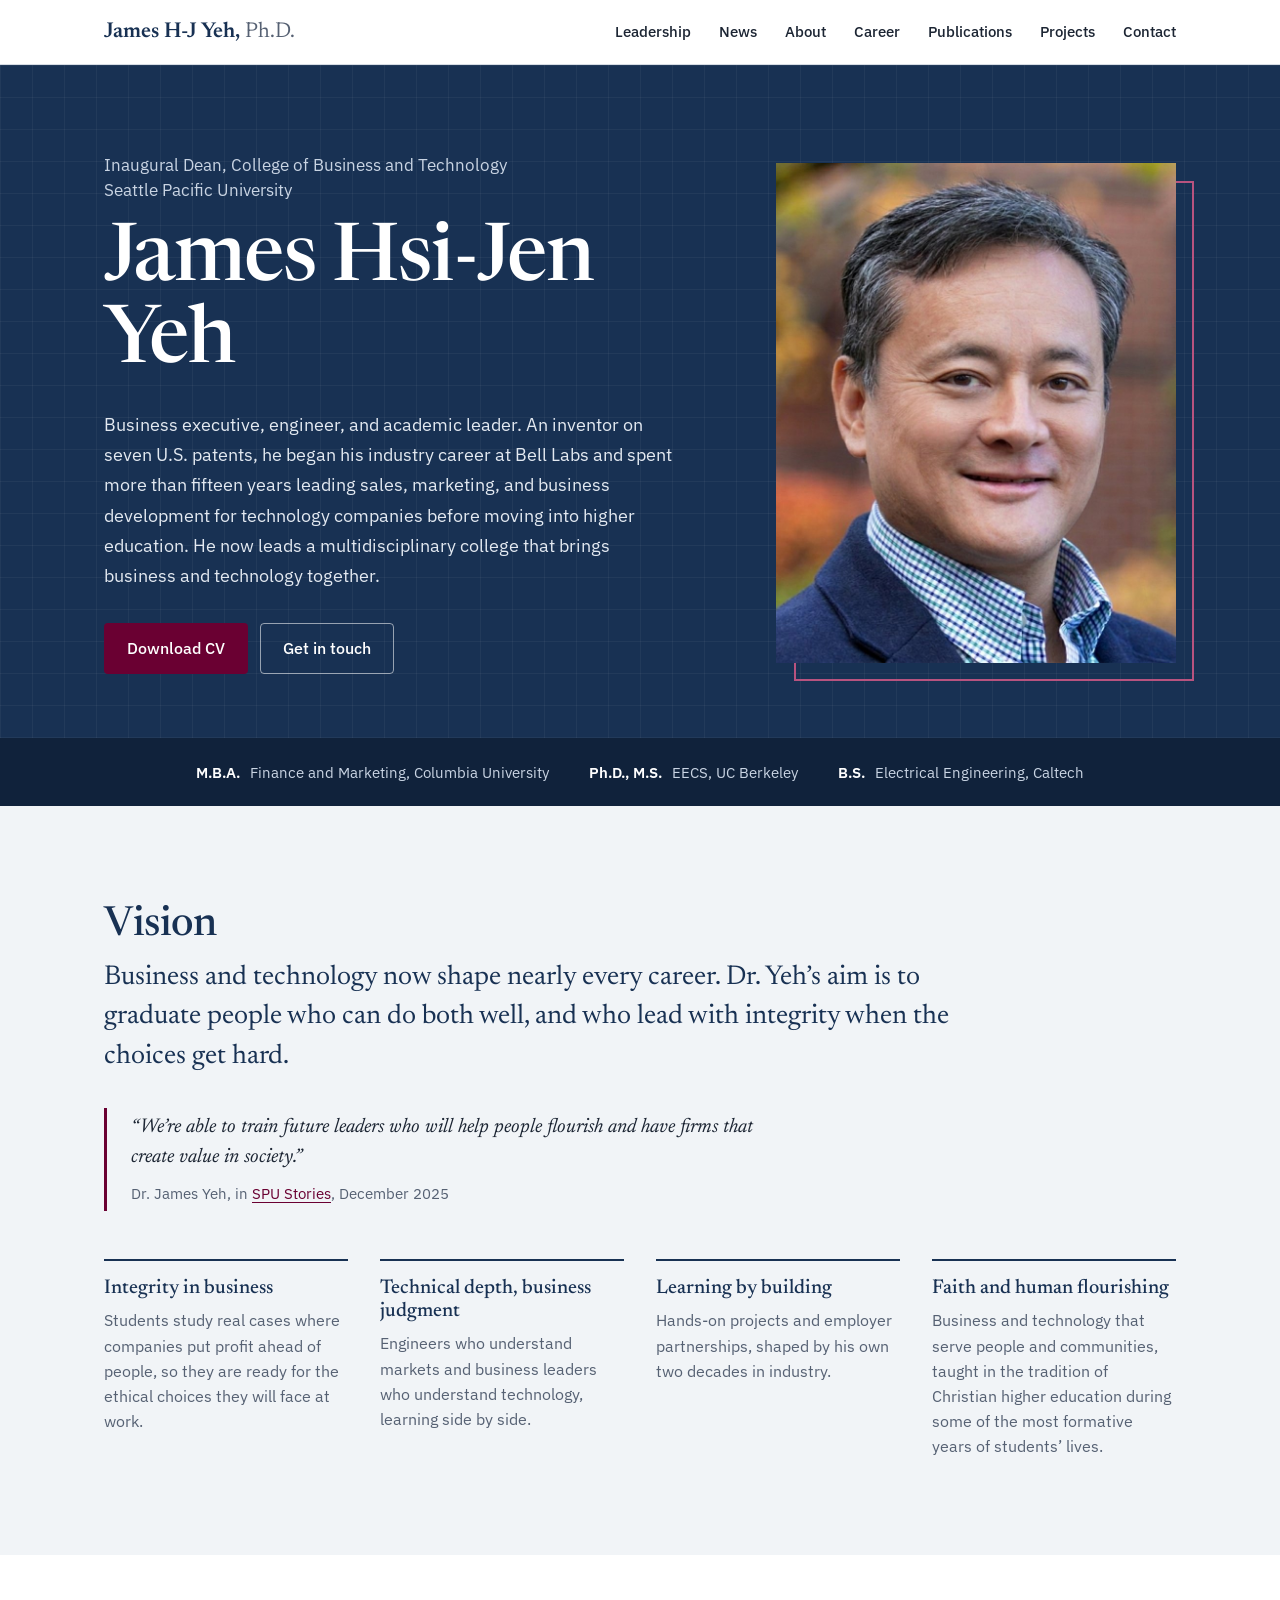
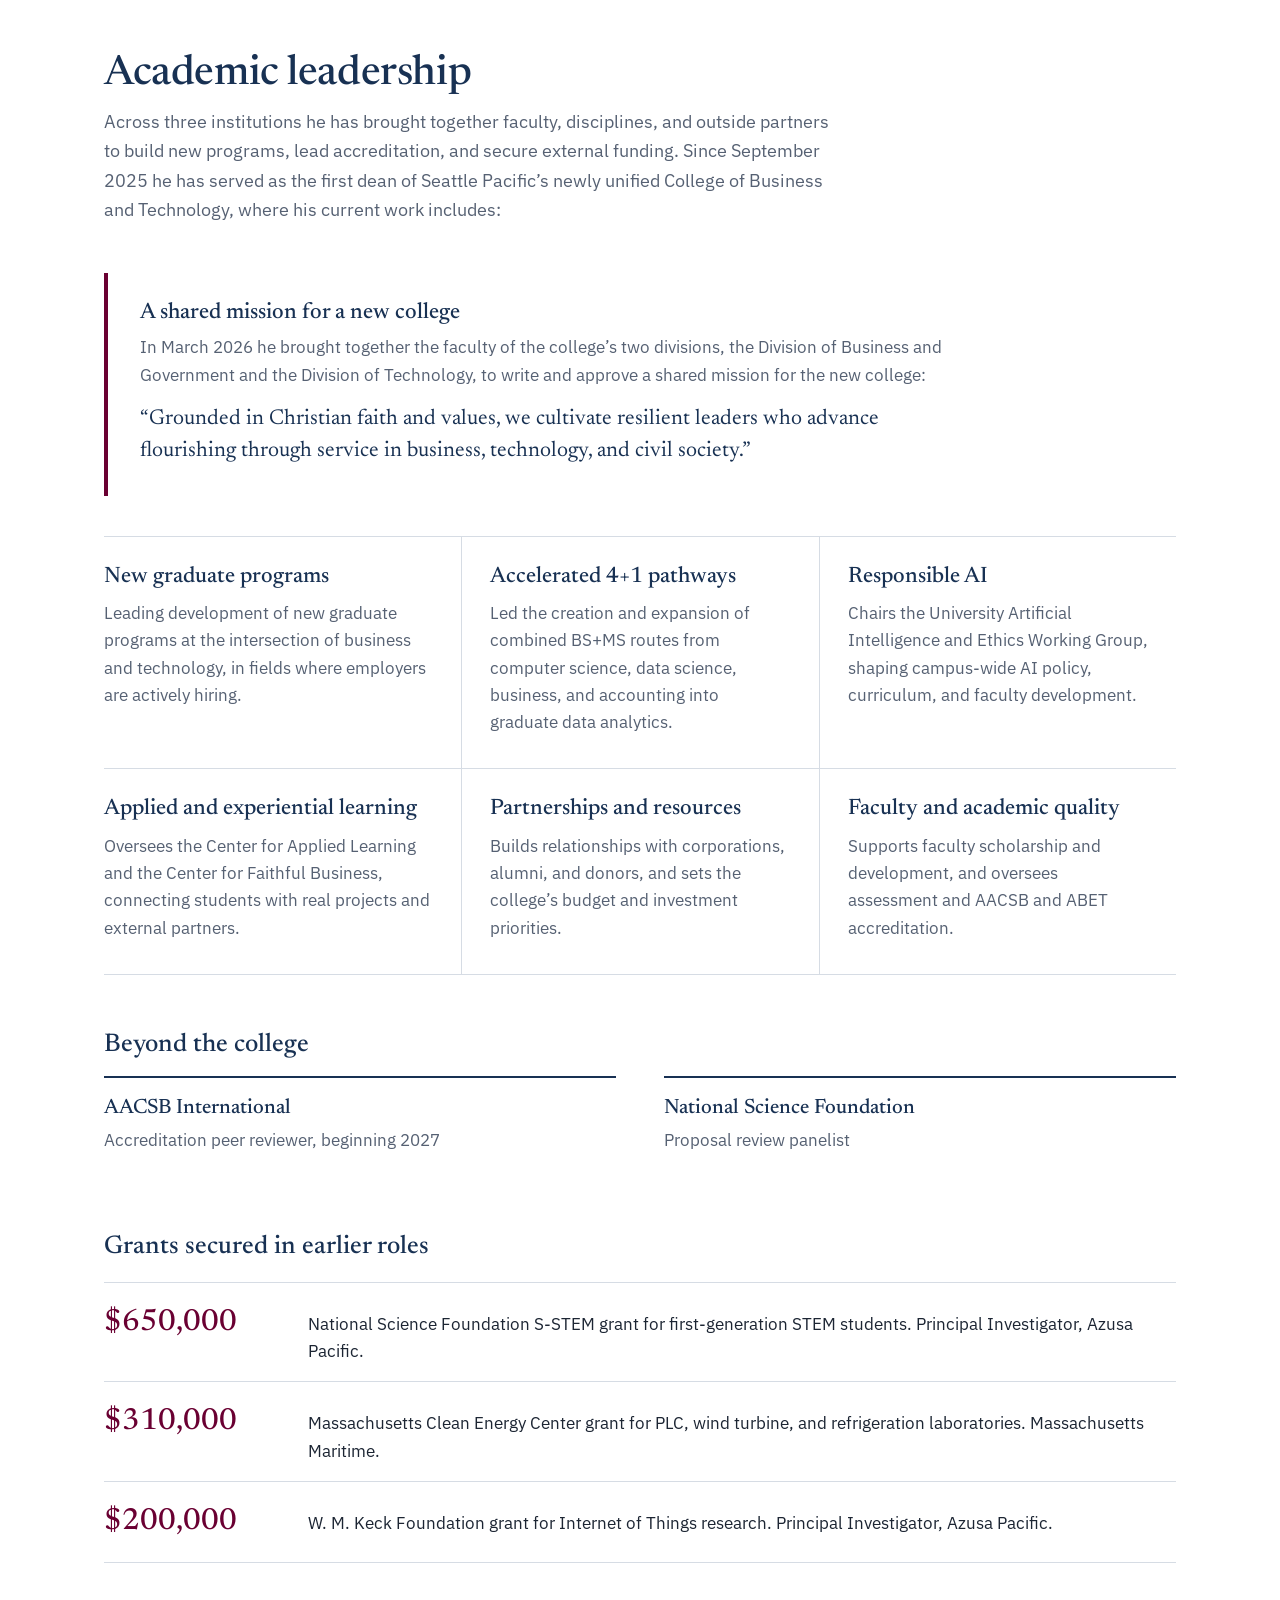
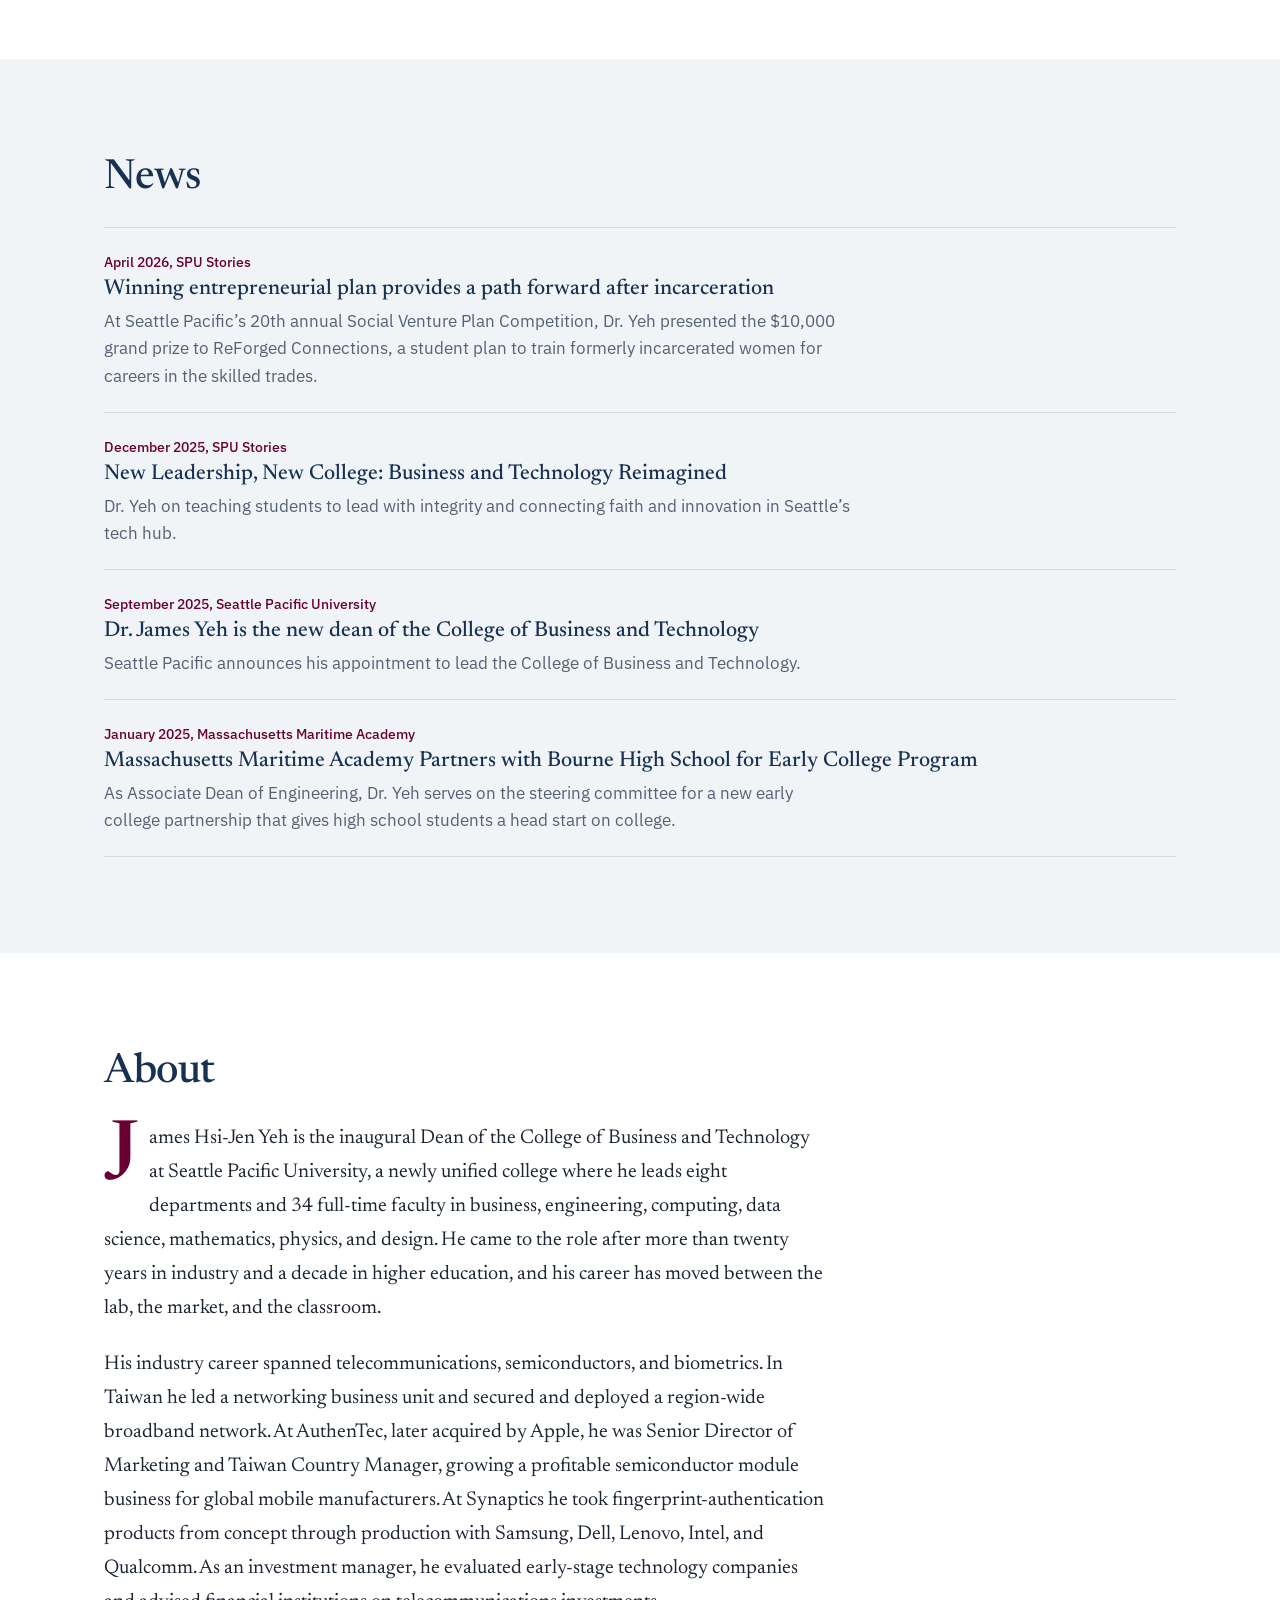
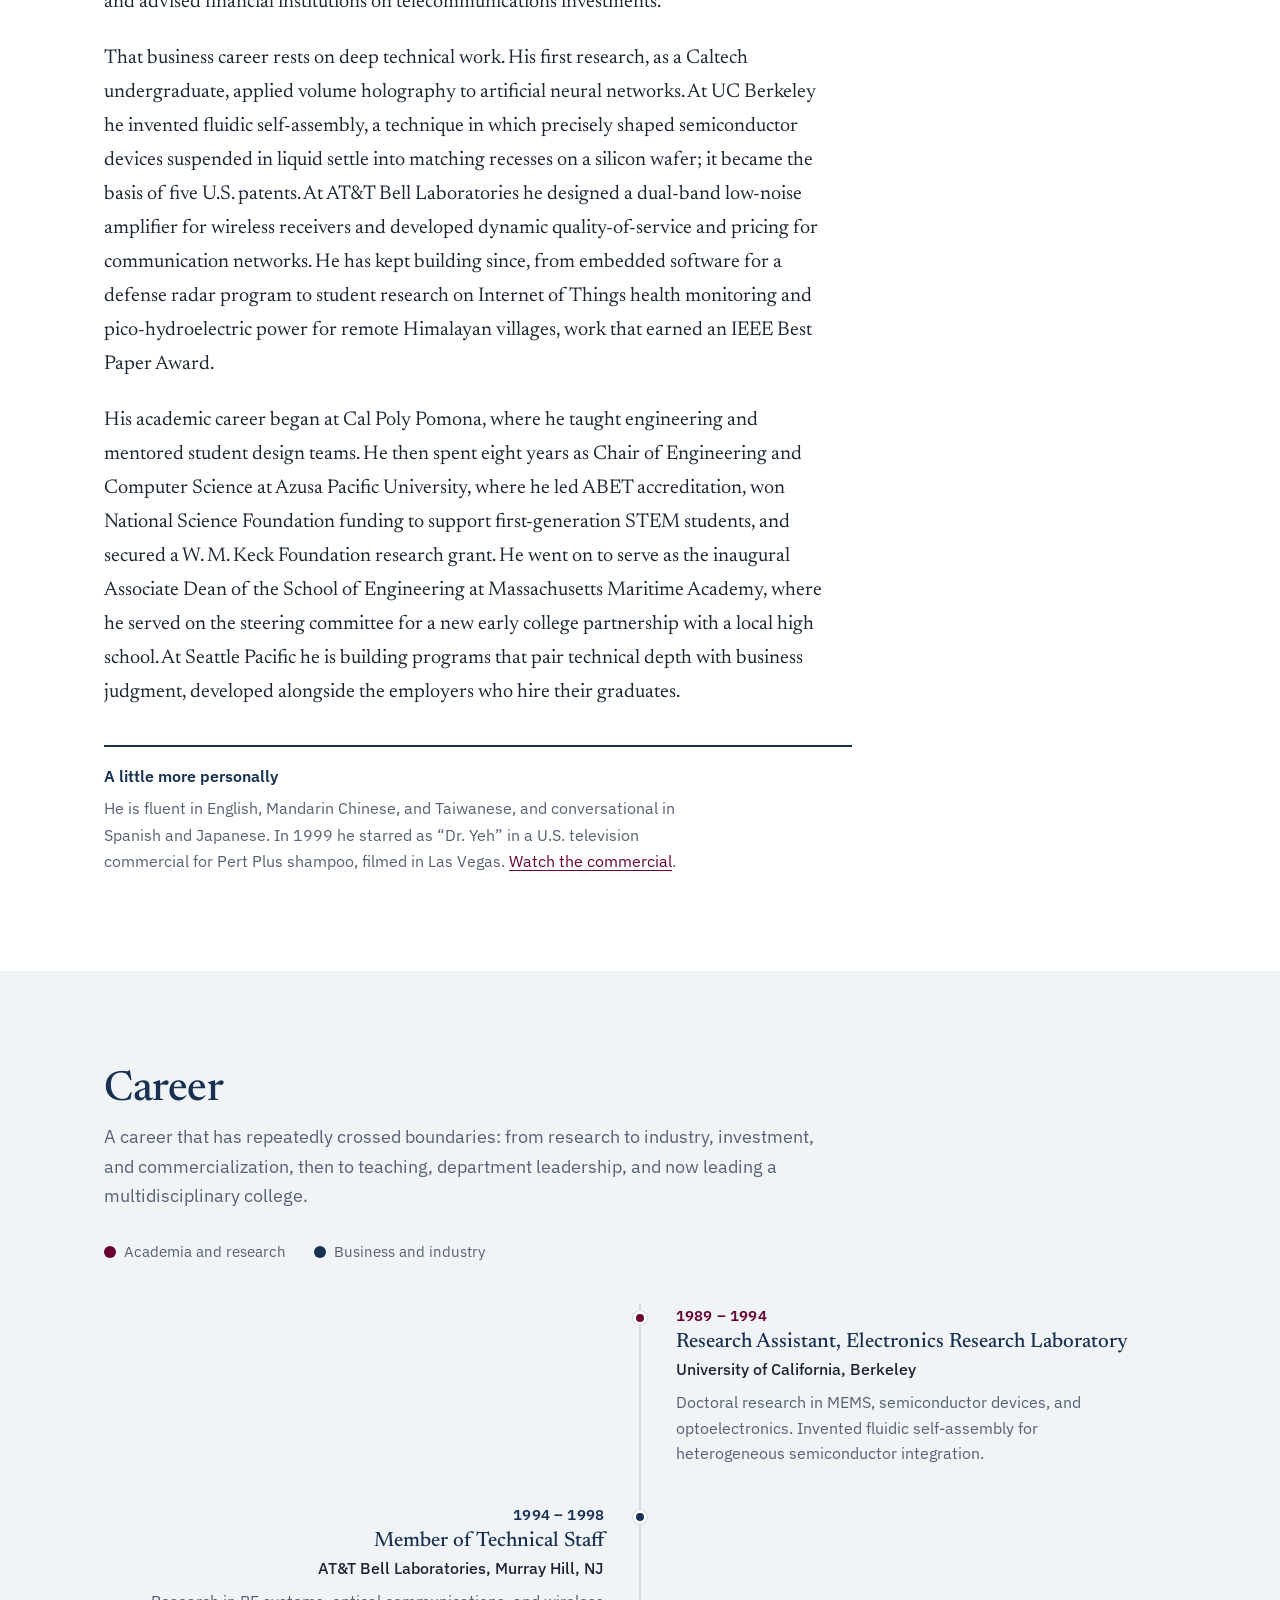
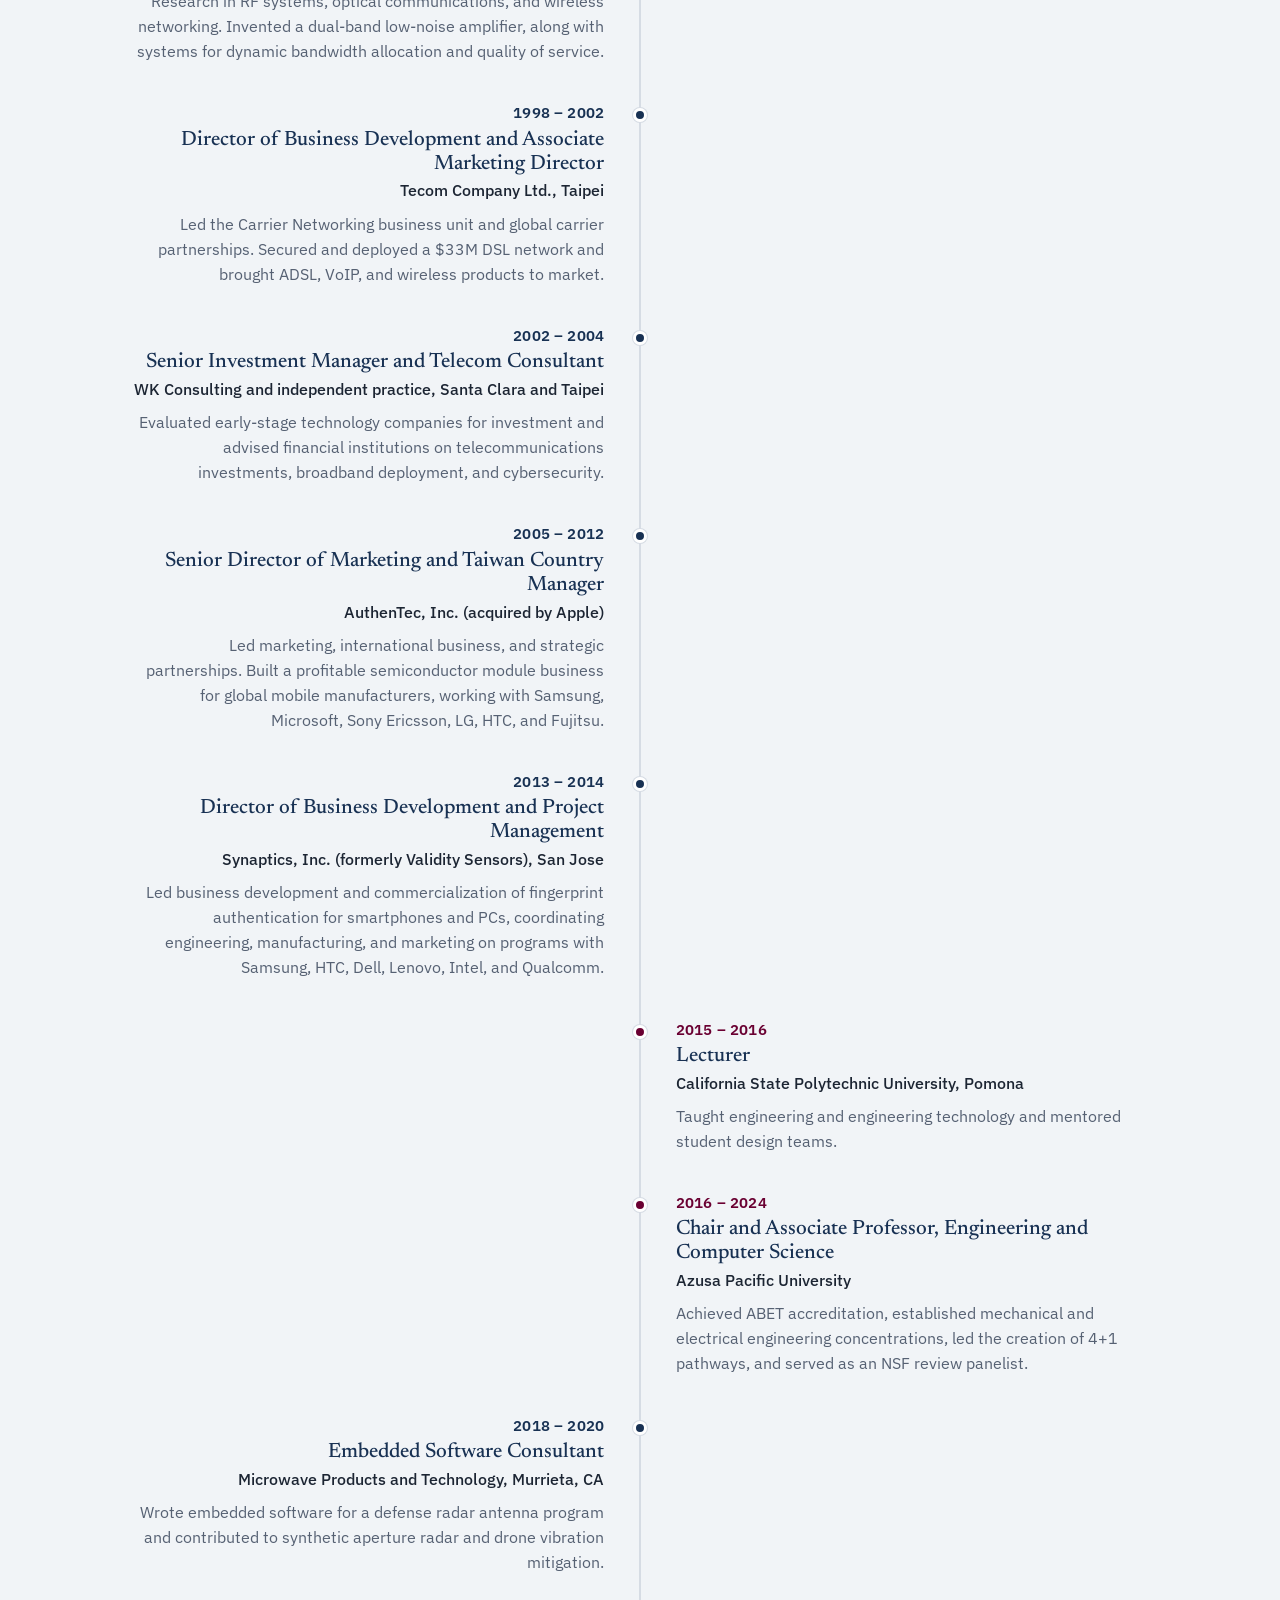
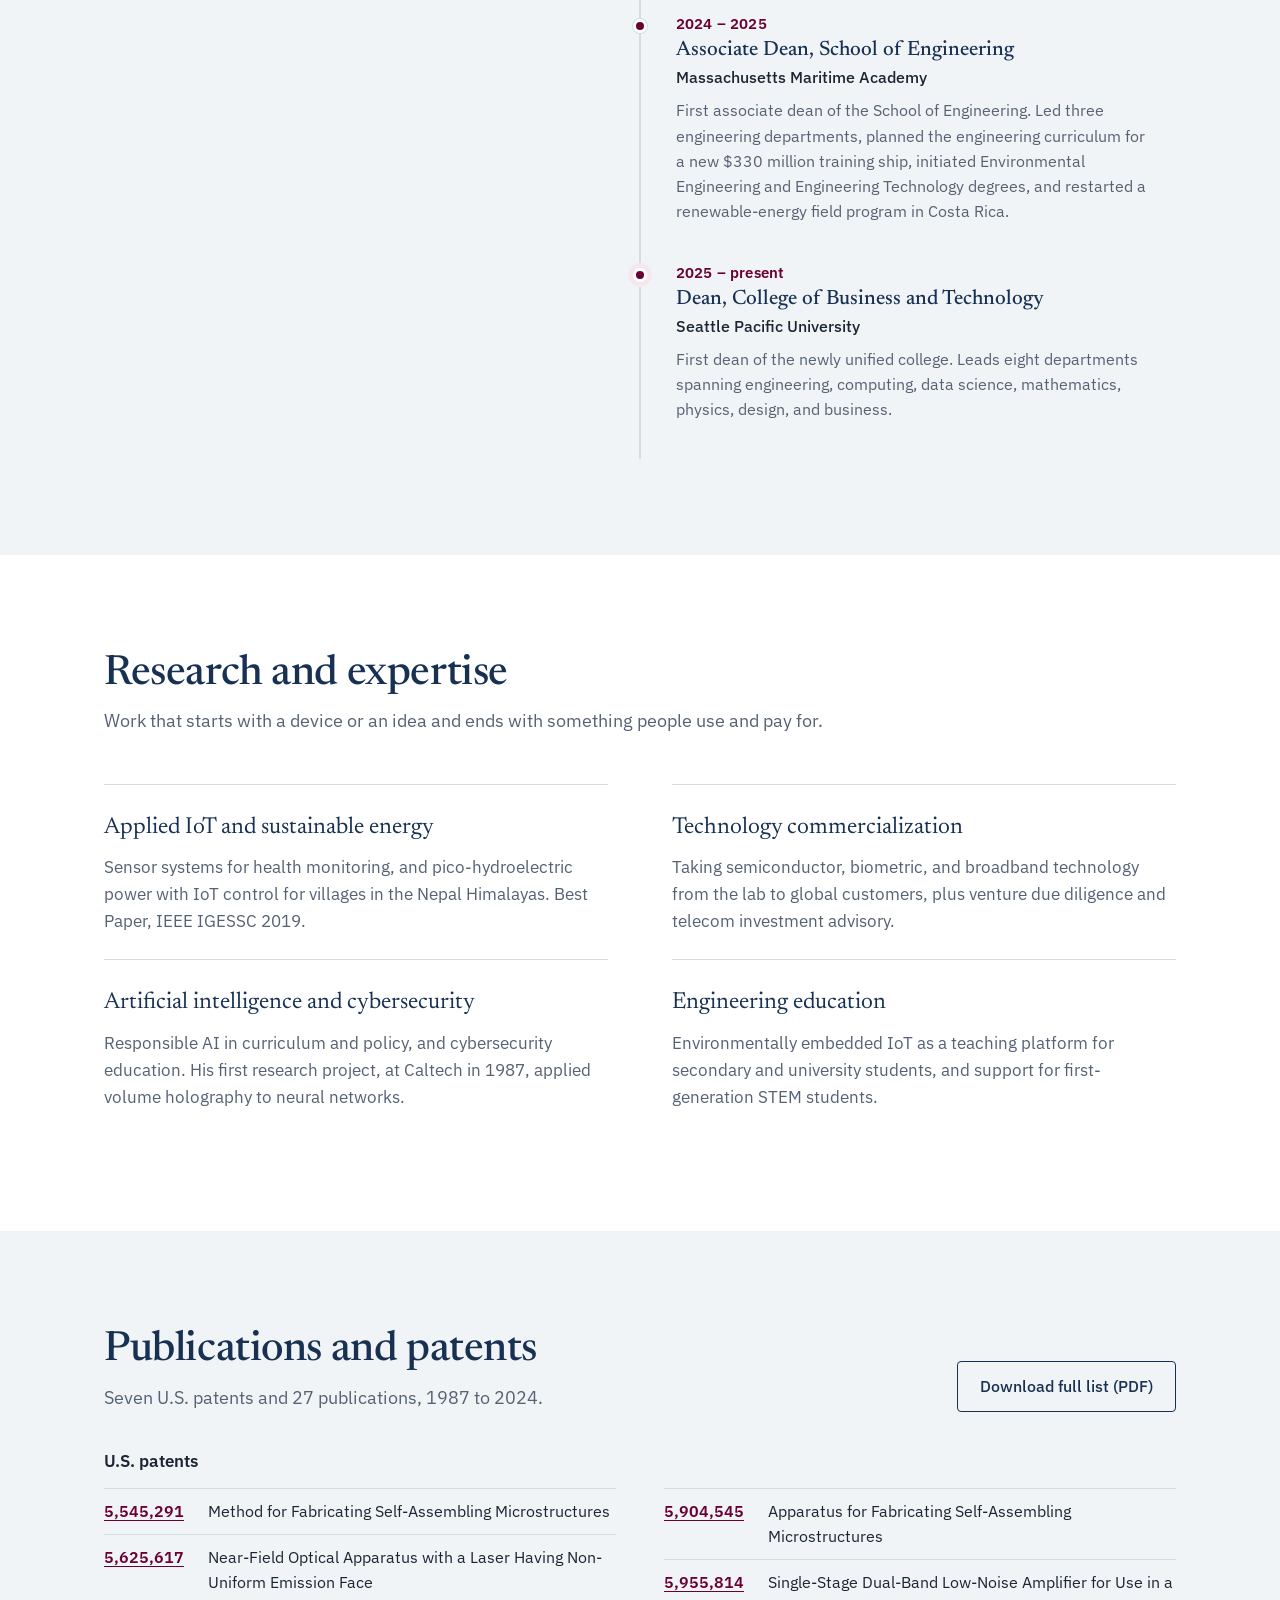
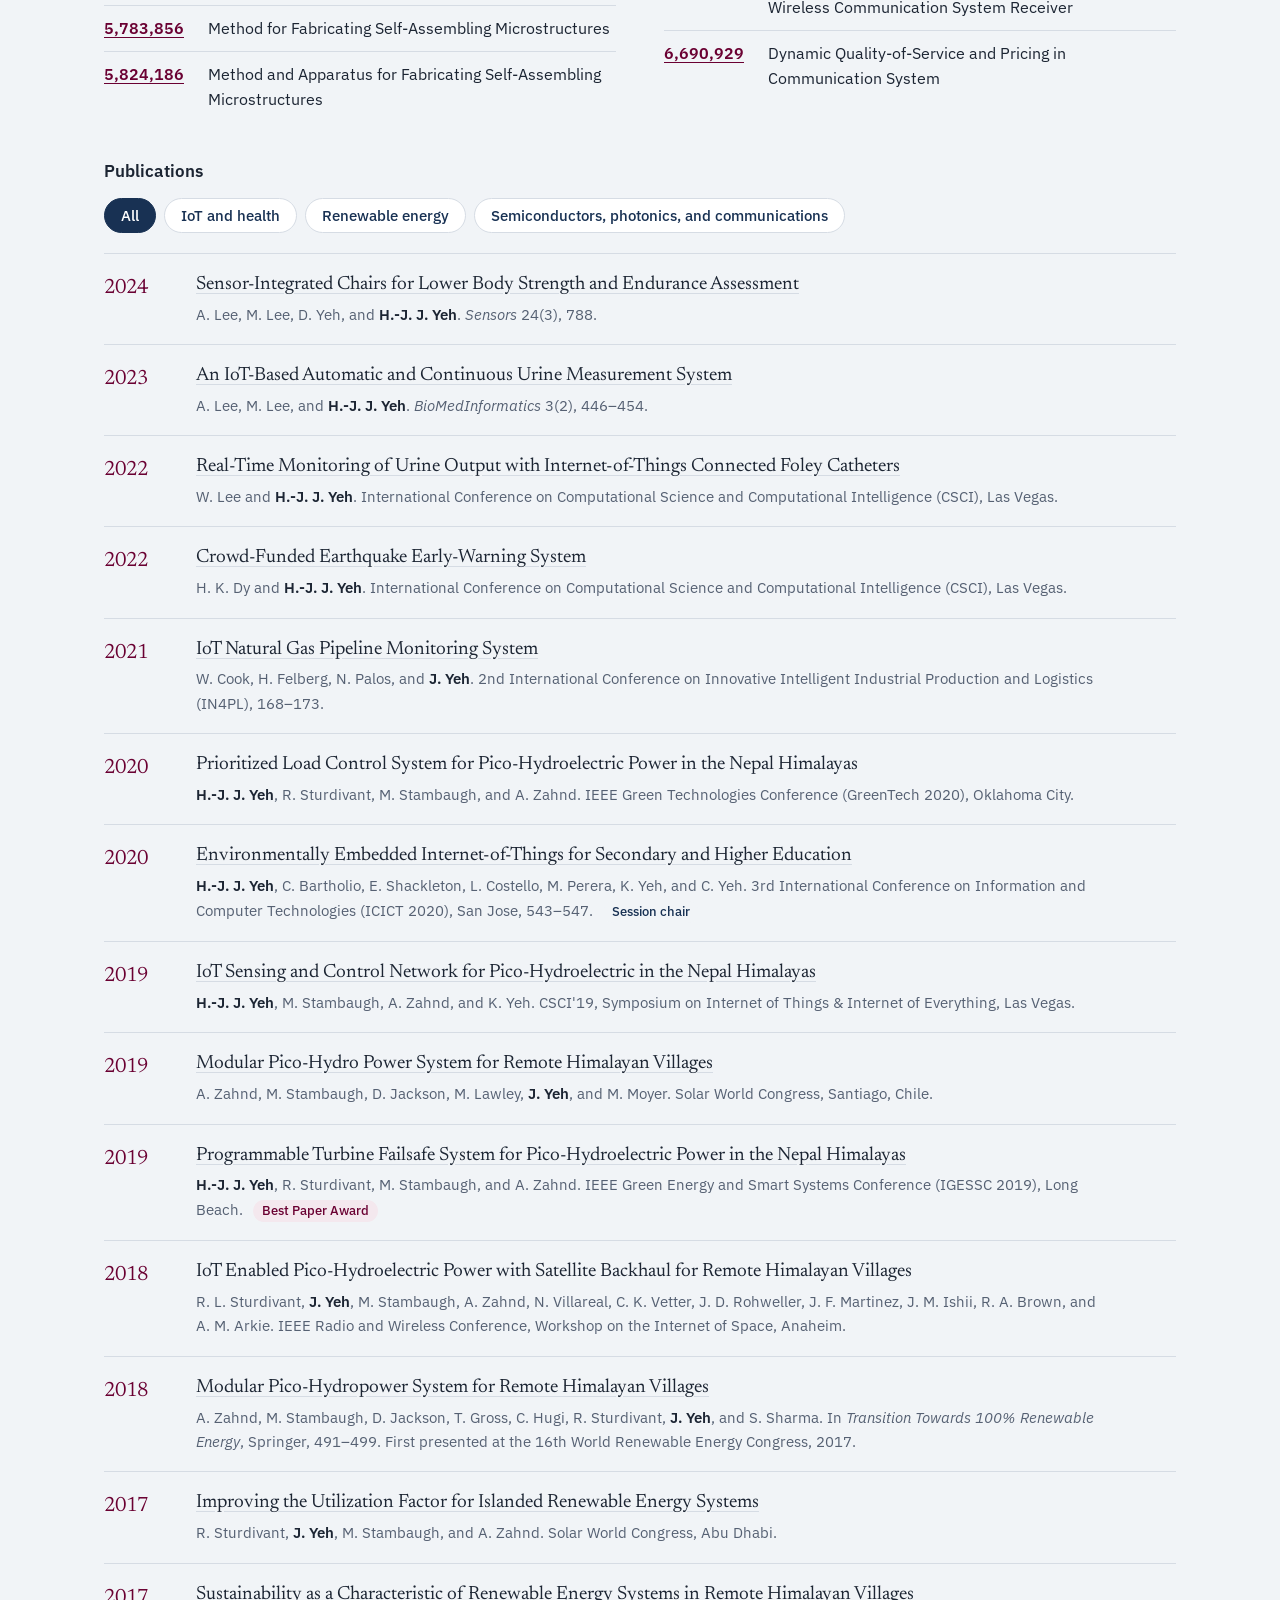
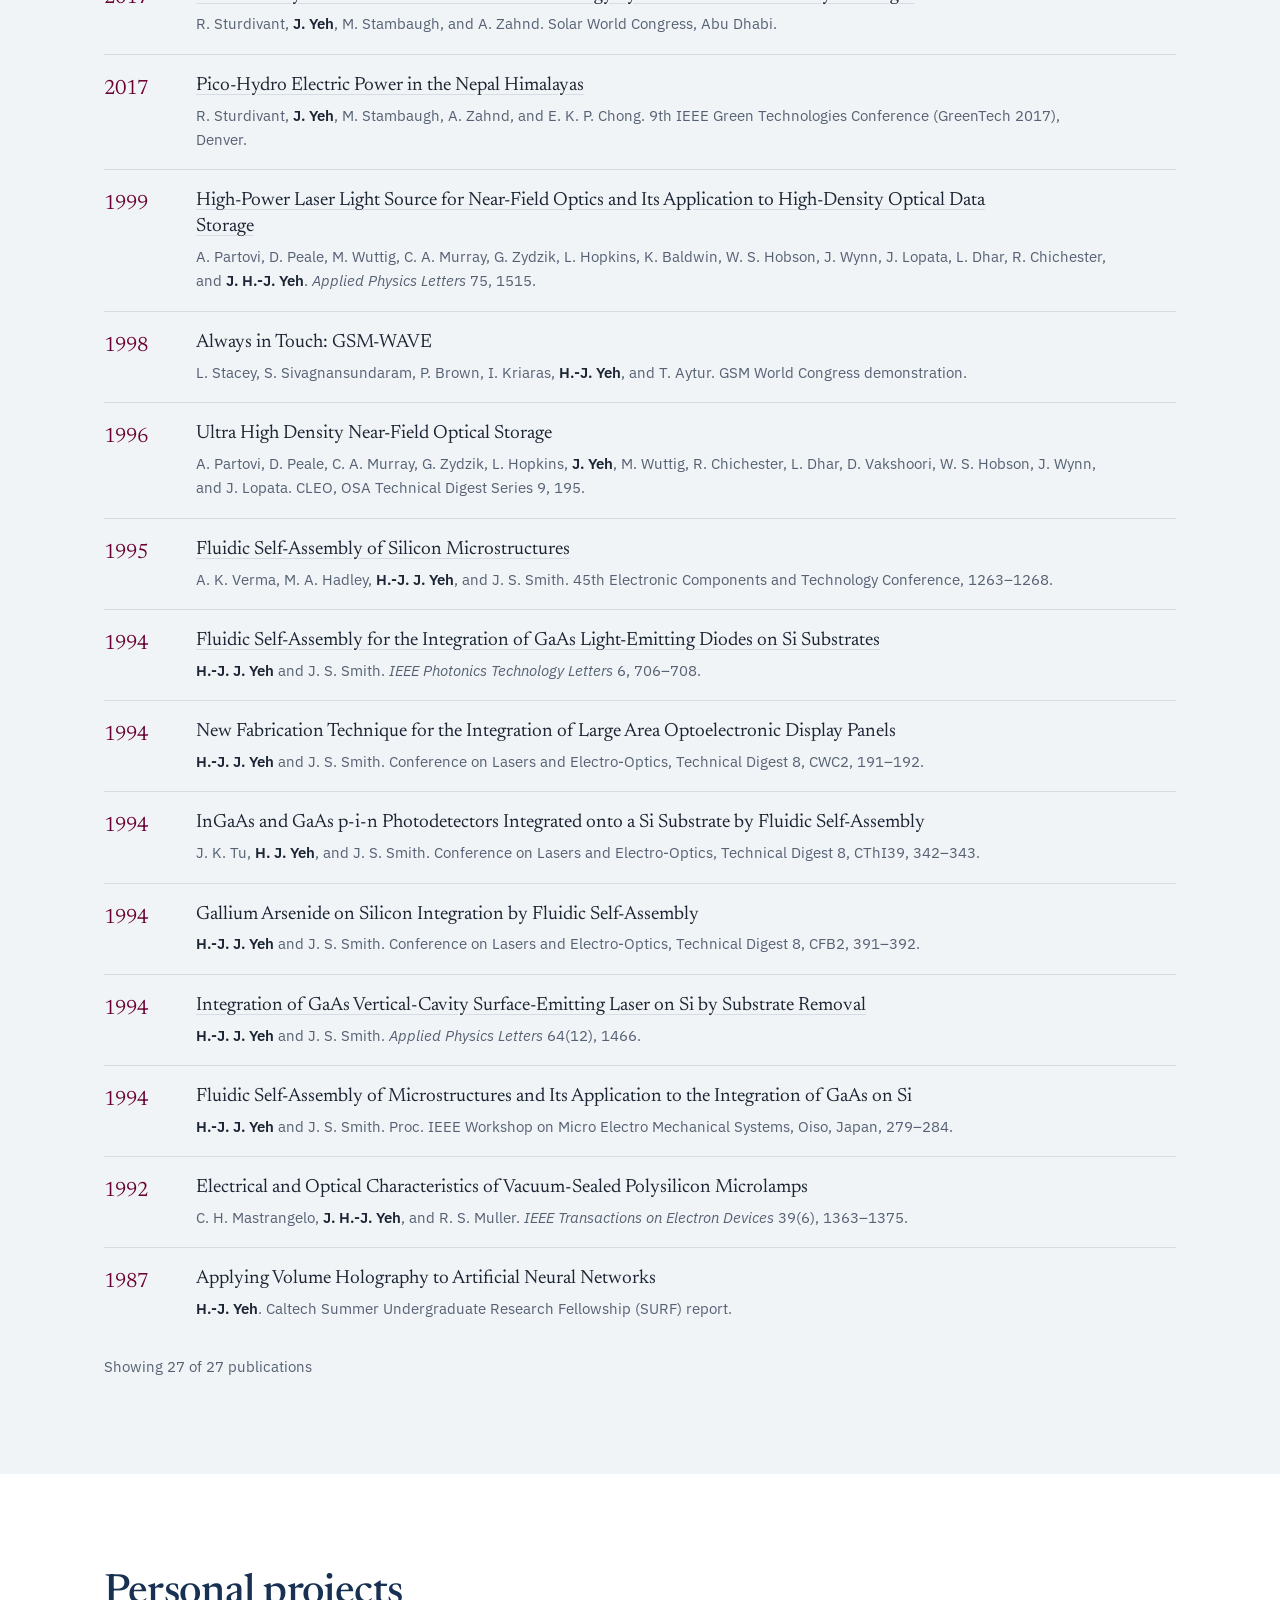
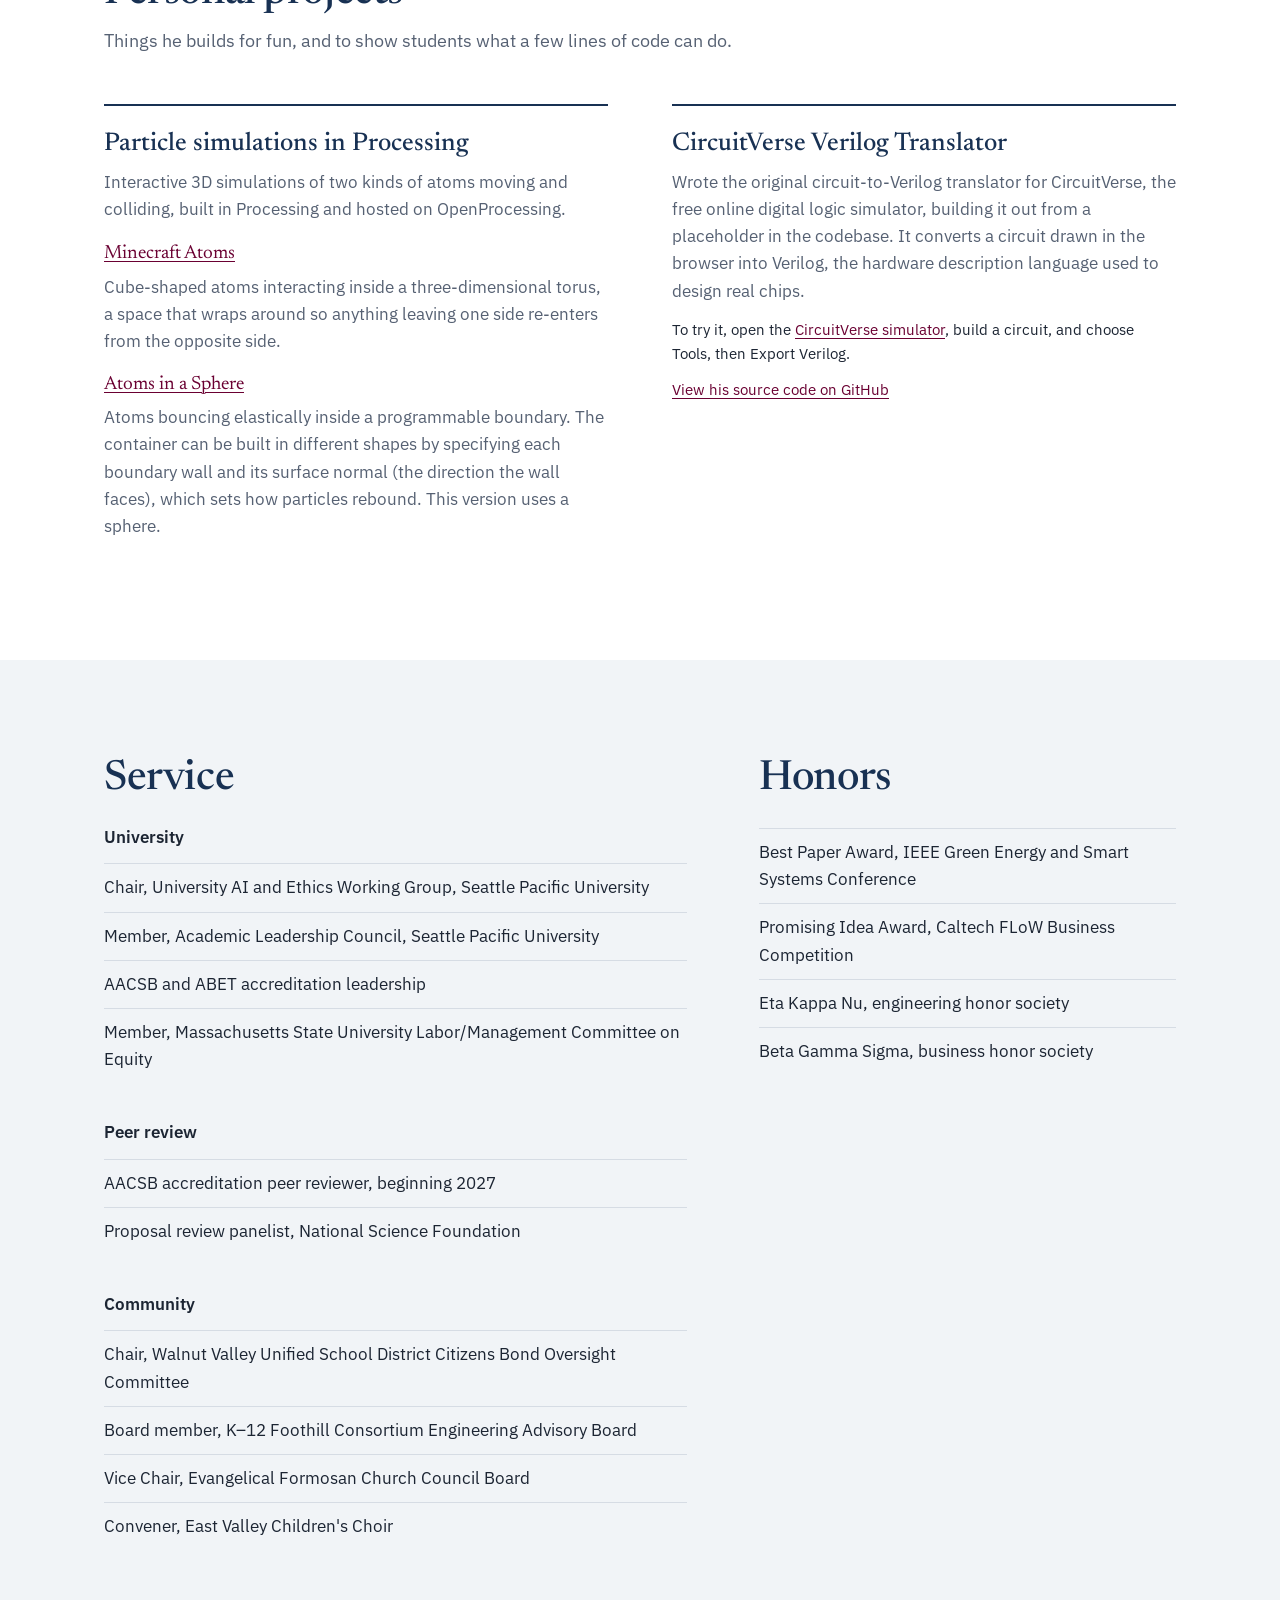
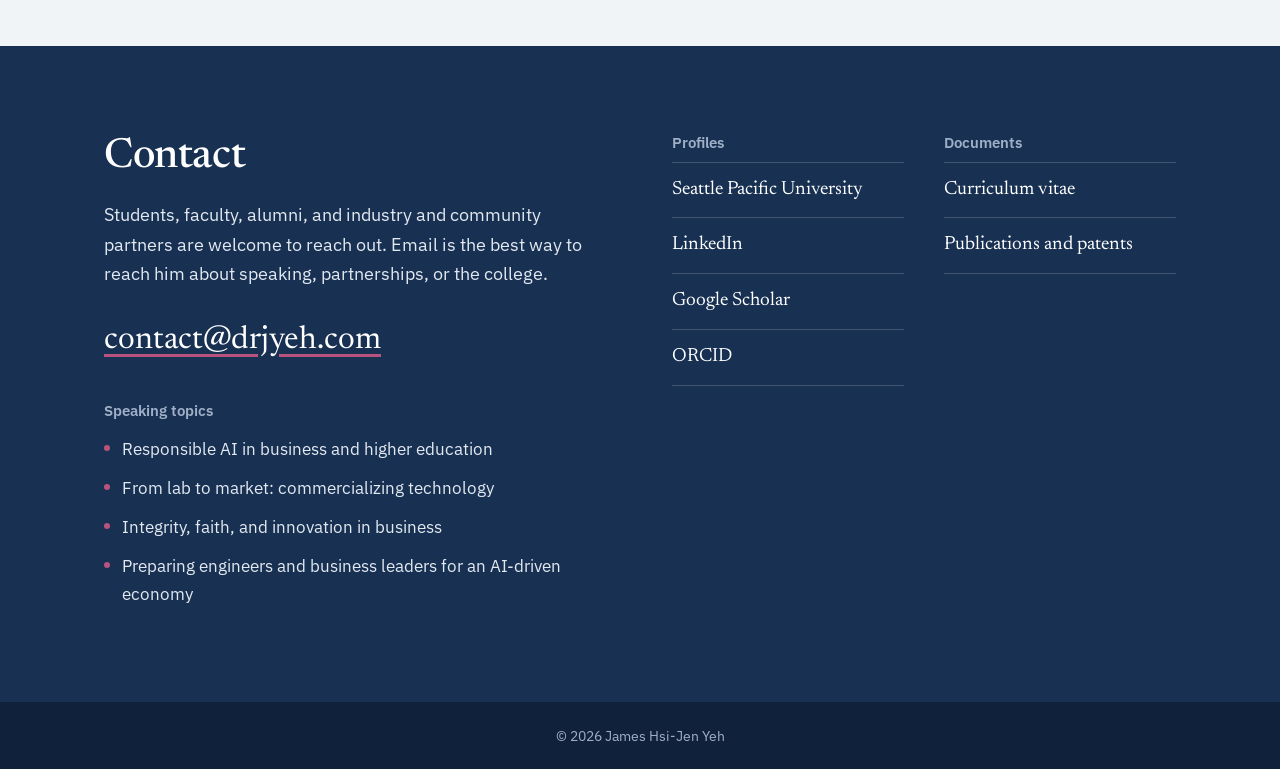
==== index.html @ 3a1ee370 "Add files via upload" ====
<!DOCTYPE html>
<html lang="en">
<head>
  <meta charset="utf-8">
  <meta name="viewport" content="width=device-width, initial-scale=1">
  <title>Dr. James Yeh | Dean, College of Business and Technology, Seattle Pacific University</title>
  <meta name="description" content="Dr. James Hsi-Jen Yeh is the inaugural Dean of the College of Business and Technology at Seattle Pacific University. Former sales, marketing, and business development executive in telecommunications, semiconductors, and biometrics; Columbia M.B.A., Berkeley Ph.D., and inventor on seven U.S. patents.">
  <link rel="canonical" href="https://drjyeh.com/">

  <meta property="og:type" content="profile">
  <meta property="og:title" content="Dr. James Hsi-Jen Yeh">
  <meta property="og:description" content="Dean, College of Business and Technology, Seattle Pacific University. Technology business executive, engineer, and inventor.">
  <meta property="og:url" content="https://drjyeh.com/">
  <meta property="og:image" content="https://drjyeh.com/assets/headshot.jpg">
  <meta name="twitter:card" content="summary">

  <link rel="icon" href="data:image/svg+xml,%3Csvg xmlns='http://www.w3.org/2000/svg' viewBox='0 0 64 64'%3E%3Crect width='64' height='64' rx='10' fill='%23183153'/%3E%3Ctext x='32' y='43' font-family='Georgia,serif' font-size='30' fill='%23fff' text-anchor='middle'%3EJY%3C/text%3E%3C/svg%3E">
  <link rel="preconnect" href="https://fonts.googleapis.com">
  <link rel="preconnect" href="https://fonts.gstatic.com" crossorigin>
  <link href="https://fonts.googleapis.com/css2?family=IBM+Plex+Sans:wght@400;500;600&family=Newsreader:opsz,wght@6..72,400;6..72,500;6..72,600&display=swap" rel="stylesheet">
  <link rel="stylesheet" href="style.css">

  <script type="application/ld+json">
  {
    "@context": "https://schema.org",
    "@type": "Person",
    "name": "James Hsi-Jen Yeh",
    "honorificPrefix": "Dr.",
    "jobTitle": "Dean, College of Business and Technology",
    "worksFor": { "@type": "CollegeOrUniversity", "name": "Seattle Pacific University" },
    "alumniOf": [
      { "@type": "CollegeOrUniversity", "name": "California Institute of Technology" },
      { "@type": "CollegeOrUniversity", "name": "University of California, Berkeley" },
      { "@type": "CollegeOrUniversity", "name": "Columbia University" }
    ],
    "url": "https://drjyeh.com/",
    "image": "https://drjyeh.com/assets/headshot.jpg",
    "email": "mailto:contact@drjyeh.com",
    "sameAs": [
      "https://spu.edu/academics/college-business-technology/faculty-staff/yeh-james1",
      "https://www.linkedin.com/in/drjyeh",
      "https://scholar.google.com/citations?user=H1wKb8wAAAAJ",
      "https://orcid.org/0000-0002-2431-3859"
    ]
  }
  </script>
</head>
<body>
  <a class="skip" href="#main">Skip to content</a>

  <header class="site-header">
    <div class="bar">
      <a class="wordmark" href="#top">James H-J Yeh, <span>Ph.D.</span></a>
      <button class="nav-toggle" aria-expanded="false" aria-controls="site-nav">Menu</button>
      <nav id="site-nav" aria-label="Main">
        <ul>
          <li><a href="#leadership">Leadership</a></li>
          <li><a href="#news">News</a></li>
          <li><a href="#about">About</a></li>
          <li><a href="#career">Career</a></li>
          <li><a href="#publications">Publications</a></li>
          <li><a href="#projects">Projects</a></li>
          <li><a href="#contact">Contact</a></li>
        </ul>
      </nav>
    </div>
  </header>

  <main id="main">
    <!-- HERO -->
    <section class="hero" id="top">
      <div class="hero-inner">
        <div class="hero-text">
          <p class="hero-role">Inaugural Dean, College of Business and Technology<br>Seattle Pacific University</p>
          <h1>James Hsi&#8209;Jen Yeh</h1>
          <p class="hero-lede">Business executive, engineer, and academic leader. An inventor on seven U.S. patents, he began his industry career at Bell Labs and spent more than fifteen years leading sales, marketing, and business development for technology companies before moving into higher education. He now leads a multidisciplinary college that brings business and technology together.</p>
          <div class="hero-actions">
            <a class="btn btn-primary" href="assets/CV.pdf">Download CV</a>
            <a class="btn btn-ghost" href="#contact">Get in touch</a>
          </div>
        </div>
        <figure class="hero-photo">
          <img src="assets/headshot.jpg" alt="Portrait of Dr. James Yeh" width="800" height="800">
        </figure>
      </div>
      <ul class="credentials" aria-label="Education">
        <li><strong>M.B.A.</strong> Finance and Marketing, Columbia University</li>
        <li><strong>Ph.D., M.S.</strong> EECS, UC Berkeley</li>
        <li><strong>B.S.</strong> Electrical Engineering, Caltech</li>
      </ul>
    </section>

    <!-- VISION -->
    <section class="section tint" id="vision">
      <div class="wrap">
        <h2>Vision</h2>
        <p class="vision-lede">Business and technology now shape nearly every career. Dr. Yeh&rsquo;s aim is to graduate people who can do both well, and who lead with integrity when the choices get hard.</p>
        <blockquote class="vision-quote">
          <p>&ldquo;We&rsquo;re able to train future leaders who will help people flourish and have firms that create value in society.&rdquo;</p>
          <cite>Dr. James Yeh, in <a href="https://stories.spu.edu/articles/business-and-technology-reimagined">SPU Stories</a>, December 2025</cite>
        </blockquote>
        <div class="pillars">
          <article>
            <h3>Integrity in business</h3>
            <p>Students study real cases where companies put profit ahead of people, so they are ready for the ethical choices they will face at work.</p>
          </article>
          <article>
            <h3>Technical depth, business judgment</h3>
            <p>Engineers who understand markets and business leaders who understand technology, learning side by side.</p>
          </article>
          <article>
            <h3>Learning by building</h3>
            <p>Hands-on projects and employer partnerships, shaped by his own two decades in industry.</p>
          </article>
          <article>
            <h3>Faith and human flourishing</h3>
            <p>Business and technology that serve people and communities, taught in the tradition of Christian higher education during some of the most formative years of students&rsquo; lives.</p>
          </article>
        </div>
      </div>
    </section>

    <!-- LEADERSHIP -->
    <section class="section" id="leadership">
      <div class="wrap">
        <h2>Academic leadership</h2>
        <p class="section-intro">Across three institutions he has brought together faculty, disciplines, and outside partners to build new programs, lead accreditation, and secure external funding. Since September 2025 he has served as the first dean of Seattle Pacific&rsquo;s newly unified College of Business and Technology, where his current work includes:</p>
        <div class="mission">
          <h3>A shared mission for a new college</h3>
          <p>In March 2026 he brought together the faculty of the college&rsquo;s two divisions, the Division of Business and Government and the Division of Technology, to write and approve a shared mission for the new college:</p>
          <blockquote>&ldquo;Grounded in Christian faith and values, we cultivate resilient leaders who advance flourishing through service in business, technology, and civil society.&rdquo;</blockquote>
        </div>
        <div class="initiatives">
          <article>
            <h3>New graduate programs</h3>
            <p>Leading development of new graduate programs at the intersection of business and technology, in fields where employers are actively hiring.</p>
          </article>
          <article>
            <h3>Accelerated 4+1 pathways</h3>
            <p>Led the creation and expansion of combined BS+MS routes from computer science, data science, business, and accounting into graduate data analytics.</p>
          </article>
          <article>
            <h3>Responsible AI</h3>
            <p>Chairs the University Artificial Intelligence and Ethics Working Group, shaping campus-wide AI policy, curriculum, and faculty development.</p>
          </article>
          <article>
            <h3>Applied and experiential learning</h3>
            <p>Oversees the Center for Applied Learning and the Center for Faithful Business, connecting students with real projects and external partners.</p>
          </article>
          <article>
            <h3>Partnerships and resources</h3>
            <p>Builds relationships with corporations, alumni, and donors, and sets the college&rsquo;s budget and investment priorities.</p>
          </article>
          <article>
            <h3>Faculty and academic quality</h3>
            <p>Supports faculty scholarship and development, and oversees assessment and AACSB and ABET accreditation.</p>
          </article>
        </div>

        <div class="beyond">
          <h3>Beyond the college</h3>
          <ul>
            <li><strong>AACSB International</strong> Accreditation peer reviewer, beginning 2027</li>
            <li><strong>National Science Foundation</strong> Proposal review panelist</li>
          </ul>
        </div>

        <div class="funding">
          <h3>Grants secured in earlier roles</h3>
          <ul>
            <li><span class="amt">$650,000</span><span class="what">National Science Foundation S-STEM grant for first-generation STEM students. Principal Investigator, Azusa Pacific.</span></li>
            <li><span class="amt">$310,000</span><span class="what">Massachusetts Clean Energy Center grant for PLC, wind turbine, and refrigeration laboratories. Massachusetts Maritime.</span></li>
            <li><span class="amt">$200,000</span><span class="what">W. M. Keck Foundation grant for Internet of Things research. Principal Investigator, Azusa Pacific.</span></li>
          </ul>
        </div>
      </div>
    </section>

    <!-- NEWS -->
    <section class="section tint" id="news">
      <div class="wrap">
        <h2>News</h2>
        <ul class="news">
          <li>
            <p class="news-meta"><time datetime="2026-04">April 2026</time>, SPU Stories</p>
            <h3><a href="https://stories.spu.edu/articles/winning-social-venture-plan">Winning entrepreneurial plan provides a path forward after incarceration</a></h3>
            <p>At Seattle Pacific&rsquo;s 20th annual Social Venture Plan Competition, Dr. Yeh presented the $10,000 grand prize to ReForged Connections, a student plan to train formerly incarcerated women for careers in the skilled trades.</p>
          </li>
          <li>
            <p class="news-meta"><time datetime="2025-12">December 2025</time>, SPU Stories</p>
            <h3><a href="https://stories.spu.edu/articles/business-and-technology-reimagined">New Leadership, New College: Business and Technology Reimagined</a></h3>
            <p>Dr. Yeh on teaching students to lead with integrity and connecting faith and innovation in Seattle&rsquo;s tech hub.</p>
          </li>
          <li>
            <p class="news-meta"><time datetime="2025-09-18">September 2025</time>, Seattle Pacific University</p>
            <h3><a href="https://spu.edu/about-spu/news/articles/2025/sept/yeh-new-CBT-dean">Dr. James Yeh is the new dean of the College of Business and Technology</a></h3>
            <p>Seattle Pacific announces his appointment to lead the College of Business and Technology.</p>
          </li>
          <li>
            <p class="news-meta"><time datetime="2025-01-21">January 2025</time>, Massachusetts Maritime Academy</p>
            <h3><a href="https://www.maritime.edu/press-releases/1-21-2025">Massachusetts Maritime Academy Partners with Bourne High School for Early College Program</a></h3>
            <p>As Associate Dean of Engineering, Dr. Yeh serves on the steering committee for a new early college partnership that gives high school students a head start on college.</p>
          </li>
        </ul>
      </div>
    </section>

    <!-- ABOUT -->
    <section class="section" id="about">
      <div class="wrap about about-single">
        <div class="about-body">
          <h2>About</h2>
          <p class="first">James Hsi-Jen Yeh is the inaugural Dean of the College of Business and Technology at Seattle Pacific University, a newly unified college where he leads eight departments and 34 full-time faculty in business, engineering, computing, data science, mathematics, physics, and design. He came to the role after more than twenty years in industry and a decade in higher education, and his career has moved between the lab, the market, and the classroom.</p>

          <p>His industry career spanned telecommunications, semiconductors, and biometrics. In Taiwan he led a networking business unit and secured and deployed a region-wide broadband network. At AuthenTec, later acquired by Apple, he was Senior Director of Marketing and Taiwan Country Manager, growing a profitable semiconductor module business for global mobile manufacturers. At Synaptics he took fingerprint-authentication products from concept through production with Samsung, Dell, Lenovo, Intel, and Qualcomm. As an investment manager, he evaluated early-stage technology companies and advised financial institutions on telecommunications investments.</p>

          <p>That business career rests on deep technical work. His first research, as a Caltech undergraduate, applied volume holography to artificial neural networks. At UC Berkeley he invented fluidic self-assembly, a technique in which precisely shaped semiconductor devices suspended in liquid settle into matching recesses on a silicon wafer; it became the basis of five U.S. patents. At AT&amp;T Bell Laboratories he designed a dual-band low-noise amplifier for wireless receivers and developed dynamic quality-of-service and pricing for communication networks. He has kept building since, from embedded software for a defense radar program to student research on Internet of Things health monitoring and pico-hydroelectric power for remote Himalayan villages, work that earned an IEEE Best Paper Award.</p>

          <p>His academic career began at Cal Poly Pomona, where he taught engineering and mentored student design teams. He then spent eight years as Chair of Engineering and Computer Science at Azusa Pacific University, where he led ABET accreditation, won National Science Foundation funding to support first-generation STEM students, and secured a W. M. Keck Foundation research grant. He went on to serve as the inaugural Associate Dean of the School of Engineering at Massachusetts Maritime Academy, where he served on the steering committee for a new early college partnership with a local high school. At Seattle Pacific he is building programs that pair technical depth with business judgment, developed alongside the employers who hire their graduates.</p>

          <div class="personal">
            <h3>A little more personally</h3>
            <p>He is fluent in English, Mandarin Chinese, and Taiwanese, and conversational in Spanish and Japanese. In 1999 he starred as &ldquo;Dr. Yeh&rdquo; in a U.S. television commercial for Pert Plus shampoo, filmed in Las Vegas. <a href="https://youtu.be/RLStjvND2ag">Watch the commercial</a>.</p>
          </div>
        </div>
      </div>
    </section>

    <!-- CAREER -->
    <section class="section tint" id="career">
      <div class="wrap">
        <h2>Career</h2>
        <p class="section-intro">A career that has repeatedly crossed boundaries: from research to industry, investment, and commercialization, then to teaching, department leadership, and now leading a multidisciplinary college.</p>
        <div class="legend" aria-hidden="true">
          <span class="key key-academic">Academia and research</span>
          <span class="key key-industry">Business and industry</span>
        </div>

        <ol class="timeline">
          <li class="academic">
            <span class="years">1989 – 1994</span>
            <h3>Research Assistant, Electronics Research Laboratory</h3>
            <p class="org">University of California, Berkeley</p>
            <p>Doctoral research in MEMS, semiconductor devices, and optoelectronics. Invented fluidic self-assembly for heterogeneous semiconductor integration.</p>
          </li>
          <li class="industry">
            <span class="years">1994 – 1998</span>
            <h3>Member of Technical Staff</h3>
            <p class="org">AT&amp;T Bell Laboratories, Murray Hill, NJ</p>
            <p>Research in RF systems, optical communications, and wireless networking. Invented a dual-band low-noise amplifier, along with systems for dynamic bandwidth allocation and quality of service.</p>
          </li>
          <li class="industry">
            <span class="years">1998 – 2002</span>
            <h3>Director of Business Development and Associate Marketing Director</h3>
            <p class="org">Tecom Company Ltd., Taipei</p>
            <p>Led the Carrier Networking business unit and global carrier partnerships. Secured and deployed a $33M DSL network and brought ADSL, VoIP, and wireless products to market.</p>
          </li>
          <li class="industry">
            <span class="years">2002 – 2004</span>
            <h3>Senior Investment Manager and Telecom Consultant</h3>
            <p class="org">WK Consulting and independent practice, Santa Clara and Taipei</p>
            <p>Evaluated early-stage technology companies for investment and advised financial institutions on telecommunications investments, broadband deployment, and cybersecurity.</p>
          </li>
          <li class="industry">
            <span class="years">2005 – 2012</span>
            <h3>Senior Director of Marketing and Taiwan Country Manager</h3>
            <p class="org">AuthenTec, Inc. (acquired by Apple)</p>
            <p>Led marketing, international business, and strategic partnerships. Built a profitable semiconductor module business for global mobile manufacturers, working with Samsung, Microsoft, Sony Ericsson, LG, HTC, and Fujitsu.</p>
          </li>
          <li class="industry">
            <span class="years">2013 – 2014</span>
            <h3>Director of Business Development and Project Management</h3>
            <p class="org">Synaptics, Inc. (formerly Validity Sensors), San Jose</p>
            <p>Led business development and commercialization of fingerprint authentication for smartphones and PCs, coordinating engineering, manufacturing, and marketing on programs with Samsung, HTC, Dell, Lenovo, Intel, and Qualcomm.</p>
          </li>
          <li class="academic">
            <span class="years">2015 – 2016</span>
            <h3>Lecturer</h3>
            <p class="org">California State Polytechnic University, Pomona</p>
            <p>Taught engineering and engineering technology and mentored student design teams.</p>
          </li>
          <li class="academic">
            <span class="years">2016 – 2024</span>
            <h3>Chair and Associate Professor, Engineering and Computer Science</h3>
            <p class="org">Azusa Pacific University</p>
            <p>Achieved ABET accreditation, established mechanical and electrical engineering concentrations, led the creation of 4+1 pathways, and served as an NSF review panelist.</p>
          </li>
          <li class="industry">
            <span class="years">2018 – 2020</span>
            <h3>Embedded Software Consultant</h3>
            <p class="org">Microwave Products and Technology, Murrieta, CA</p>
            <p>Wrote embedded software for a defense radar antenna program and contributed to synthetic aperture radar and drone vibration mitigation.</p>
          </li>
          <li class="academic">
            <span class="years">2024 – 2025</span>
            <h3>Associate Dean, School of Engineering</h3>
            <p class="org">Massachusetts Maritime Academy</p>
            <p>First associate dean of the School of Engineering. Led three engineering departments, planned the engineering curriculum for a new $330 million training ship, initiated Environmental Engineering and Engineering Technology degrees, and restarted a renewable-energy field program in Costa Rica.</p>
          </li>
          <li class="academic current">
            <span class="years">2025 – present</span>
            <h3>Dean, College of Business and Technology</h3>
            <p class="org">Seattle Pacific University</p>
            <p>First dean of the newly unified college. Leads eight departments spanning engineering, computing, data science, mathematics, physics, design, and business.</p>
          </li>
        </ol>
      </div>
    </section>

    <!-- RESEARCH -->
    <section class="section" id="research">
      <div class="wrap">
        <h2>Research and expertise</h2>
        <p class="section-intro">Work that starts with a device or an idea and ends with something people use and pay for.</p>
        <dl class="areas">
          <div>
            <dt>Applied IoT and sustainable energy</dt>
            <dd>Sensor systems for health monitoring, and pico-hydroelectric power with IoT control for villages in the Nepal Himalayas. Best Paper, IEEE IGESSC 2019.</dd>
          </div>
          <div>
            <dt>Technology commercialization</dt>
            <dd>Taking semiconductor, biometric, and broadband technology from the lab to global customers, plus venture due diligence and telecom investment advisory.</dd>
          </div>
          <div>
            <dt>Artificial intelligence and cybersecurity</dt>
            <dd>Responsible AI in curriculum and policy, and cybersecurity education. His first research project, at Caltech in 1987, applied volume holography to neural networks.</dd>
          </div>
          <div>
            <dt>Engineering education</dt>
            <dd>Environmentally embedded IoT as a teaching platform for secondary and university students, and support for first-generation STEM students.</dd>
          </div>
        </dl>
      </div>
    </section>

    <!-- PUBLICATIONS -->
    <section class="section tint" id="publications">
      <div class="wrap">
        <div class="pub-head">
          <div>
            <h2>Publications and patents</h2>
            <p class="section-intro">Seven U.S. patents and 27 publications, 1987 to 2024.</p>
          </div>
          <a class="btn btn-outline" href="assets/publications.pdf">Download full list (PDF)</a>
        </div>

        <h3 class="sub">U.S. patents</h3>
        <ul class="patents">
          <li><a href="https://patents.google.com/patent/US5545291A/en">5,545,291</a><span>Method for Fabricating Self-Assembling Microstructures</span></li>
          <li><a href="https://patents.google.com/patent/US5625617A/en">5,625,617</a><span>Near-Field Optical Apparatus with a Laser Having Non-Uniform Emission Face</span></li>
          <li><a href="https://patents.google.com/patent/US5783856A/en">5,783,856</a><span>Method for Fabricating Self-Assembling Microstructures</span></li>
          <li><a href="https://patents.google.com/patent/US5824186A/en">5,824,186</a><span>Method and Apparatus for Fabricating Self-Assembling Microstructures</span></li>
          <li><a href="https://patents.google.com/patent/US5904545A/en">5,904,545</a><span>Apparatus for Fabricating Self-Assembling Microstructures</span></li>
          <li><a href="https://patents.google.com/patent/US5955814A/en">5,955,814</a><span>Single-Stage Dual-Band Low-Noise Amplifier for Use in a Wireless Communication System Receiver</span></li>
          <li><a href="https://patents.google.com/patent/US6690929B1/en">6,690,929</a><span>Dynamic Quality-of-Service and Pricing in Communication System</span></li>
        </ul>

        <h3 class="sub">Publications</h3>
        <div class="filters" role="group" aria-label="Filter publications by topic">
          <button type="button" class="filter is-active" data-filter="all" aria-pressed="true">All</button>
          <button type="button" class="filter" data-filter="iot" aria-pressed="false">IoT and health</button>
          <button type="button" class="filter" data-filter="energy" aria-pressed="false">Renewable energy</button>
          <button type="button" class="filter" data-filter="photonics" aria-pressed="false">Semiconductors, photonics, and communications</button>
        </div>

        <ol class="pubs" reversed>
          <li data-topic="iot"><span class="yr">2024</span><p class="title"><a href="https://doi.org/10.3390/s24030788">Sensor-Integrated Chairs for Lower Body Strength and Endurance Assessment</a></p><p class="meta">A. Lee, M. Lee, D. Yeh, and <b>H.-J. J. Yeh</b>. <i>Sensors</i> 24(3), 788.</p></li>
          <li data-topic="iot"><span class="yr">2023</span><p class="title"><a href="https://doi.org/10.3390/biomedinformatics3020030">An IoT-Based Automatic and Continuous Urine Measurement System</a></p><p class="meta">A. Lee, M. Lee, and <b>H.-J. J. Yeh</b>. <i>BioMedInformatics</i> 3(2), 446–454.</p></li>
          <li data-topic="iot"><span class="yr">2022</span><p class="title"><a href="https://ieeexplore.ieee.org/document/10216720">Real-Time Monitoring of Urine Output with Internet-of-Things Connected Foley Catheters</a></p><p class="meta">W. Lee and <b>H.-J. J. Yeh</b>. International Conference on Computational Science and Computational Intelligence (CSCI), Las Vegas.</p></li>
          <li data-topic="iot"><span class="yr">2022</span><p class="title"><a href="https://ieeexplore.ieee.org/document/10216562">Crowd-Funded Earthquake Early-Warning System</a></p><p class="meta">H. K. Dy and <b>H.-J. J. Yeh</b>. International Conference on Computational Science and Computational Intelligence (CSCI), Las Vegas.</p></li>
          <li data-topic="iot"><span class="yr">2021</span><p class="title"><a href="https://doi.org/10.5220/0010713600003062">IoT Natural Gas Pipeline Monitoring System</a></p><p class="meta">W. Cook, H. Felberg, N. Palos, and <b>J. Yeh</b>. 2nd International Conference on Innovative Intelligent Industrial Production and Logistics (IN4PL), 168–173.</p></li>
          <li data-topic="energy"><span class="yr">2020</span><p class="title">Prioritized Load Control System for Pico-Hydroelectric Power in the Nepal Himalayas</p><p class="meta"><b>H.-J. J. Yeh</b>, R. Sturdivant, M. Stambaugh, and A. Zahnd. IEEE Green Technologies Conference (GreenTech 2020), Oklahoma City.</p></li>
          <li data-topic="iot"><span class="yr">2020</span><p class="title"><a href="https://doi.org/10.1109/ICICT50521.2020.00092">Environmentally Embedded Internet-of-Things for Secondary and Higher Education</a></p><p class="meta"><b>H.-J. J. Yeh</b>, C. Bartholio, E. Shackleton, L. Costello, M. Perera, K. Yeh, and C. Yeh. 3rd International Conference on Information and Computer Technologies (ICICT 2020), San Jose, 543–547. <span class="tag">Session chair</span></p></li>
          <li data-topic="energy"><span class="yr">2019</span><p class="title"><a href="https://ieeexplore.ieee.org/document/9071166">IoT Sensing and Control Network for Pico-Hydroelectric in the Nepal Himalayas</a></p><p class="meta"><b>H.-J. J. Yeh</b>, M. Stambaugh, A. Zahnd, and K. Yeh. CSCI'19, Symposium on Internet of Things &amp; Internet of Everything, Las Vegas.</p></li>
          <li data-topic="energy"><span class="yr">2019</span><p class="title"><a href="https://proceedings.ises.org/conference/swc2019/papers/swc2019-0040-Zahnd.pdf">Modular Pico-Hydro Power System for Remote Himalayan Villages</a></p><p class="meta">A. Zahnd, M. Stambaugh, D. Jackson, M. Lawley, <b>J. Yeh</b>, and M. Moyer. Solar World Congress, Santiago, Chile.</p></li>
          <li data-topic="energy"><span class="yr">2019</span><p class="title"><a href="https://arxiv.org/abs/2312.04009">Programmable Turbine Failsafe System for Pico-Hydroelectric Power in the Nepal Himalayas</a></p><p class="meta"><b>H.-J. J. Yeh</b>, R. Sturdivant, M. Stambaugh, and A. Zahnd. IEEE Green Energy and Smart Systems Conference (IGESSC 2019), Long Beach. <span class="tag award">Best Paper Award</span></p></li>
          <li data-topic="energy"><span class="yr">2018</span><p class="title">IoT Enabled Pico-Hydroelectric Power with Satellite Backhaul for Remote Himalayan Villages</p><p class="meta">R. L. Sturdivant, <b>J. Yeh</b>, M. Stambaugh, A. Zahnd, N. Villareal, C. K. Vetter, J. D. Rohweller, J. F. Martinez, J. M. Ishii, R. A. Brown, and A. M. Arkie. IEEE Radio and Wireless Conference, Workshop on the Internet of Space, Anaheim.</p></li>
          <li data-topic="energy"><span class="yr">2018</span><p class="title"><a href="https://doi.org/10.1007/978-3-319-69844-1_45">Modular Pico-Hydropower System for Remote Himalayan Villages</a></p><p class="meta">A. Zahnd, M. Stambaugh, D. Jackson, T. Gross, C. Hugi, R. Sturdivant, <b>J. Yeh</b>, and S. Sharma. In <i>Transition Towards 100% Renewable Energy</i>, Springer, 491–499. First presented at the 16th World Renewable Energy Congress, 2017.</p></li>
          <li data-topic="energy"><span class="yr">2017</span><p class="title"><a href="https://doi.org/10.18086/swc.2017.16.04">Improving the Utilization Factor for Islanded Renewable Energy Systems</a></p><p class="meta">R. Sturdivant, <b>J. Yeh</b>, M. Stambaugh, and A. Zahnd. Solar World Congress, Abu Dhabi.</p></li>
          <li data-topic="energy"><span class="yr">2017</span><p class="title"><a href="https://doi.org/10.18086/swc.2017.24.03">Sustainability as a Characteristic of Renewable Energy Systems in Remote Himalayan Villages</a></p><p class="meta">R. Sturdivant, <b>J. Yeh</b>, M. Stambaugh, and A. Zahnd. Solar World Congress, Abu Dhabi.</p></li>
          <li data-topic="energy"><span class="yr">2017</span><p class="title"><a href="https://doi.org/10.1109/GreenTech.2017.40">Pico-Hydro Electric Power in the Nepal Himalayas</a></p><p class="meta">R. Sturdivant, <b>J. Yeh</b>, M. Stambaugh, A. Zahnd, and E. K. P. Chong. 9th IEEE Green Technologies Conference (GreenTech 2017), Denver.</p></li>
          <li data-topic="photonics"><span class="yr">1999</span><p class="title"><a href="https://doi.org/10.1063/1.124740">High-Power Laser Light Source for Near-Field Optics and Its Application to High-Density Optical Data Storage</a></p><p class="meta">A. Partovi, D. Peale, M. Wuttig, C. A. Murray, G. Zydzik, L. Hopkins, K. Baldwin, W. S. Hobson, J. Wynn, J. Lopata, L. Dhar, R. Chichester, and <b>J. H.-J. Yeh</b>. <i>Applied Physics Letters</i> 75, 1515.</p></li>
          <li data-topic="photonics"><span class="yr">1998</span><p class="title">Always in Touch: GSM-WAVE</p><p class="meta">L. Stacey, S. Sivagnansundaram, P. Brown, I. Kriaras, <b>H.-J. Yeh</b>, and T. Aytur. GSM World Congress demonstration.</p></li>
          <li data-topic="photonics"><span class="yr">1996</span><p class="title">Ultra High Density Near-Field Optical Storage</p><p class="meta">A. Partovi, D. Peale, C. A. Murray, G. Zydzik, L. Hopkins, <b>J. Yeh</b>, M. Wuttig, R. Chichester, L. Dhar, D. Vakshoori, W. S. Hobson, J. Wynn, and J. Lopata. CLEO, OSA Technical Digest Series 9, 195.</p></li>
          <li data-topic="photonics"><span class="yr">1995</span><p class="title"><a href="https://doi.org/10.1109/ECTC.1995.517853">Fluidic Self-Assembly of Silicon Microstructures</a></p><p class="meta">A. K. Verma, M. A. Hadley, <b>H.-J. J. Yeh</b>, and J. S. Smith. 45th Electronic Components and Technology Conference, 1263–1268.</p></li>
          <li data-topic="photonics"><span class="yr">1994</span><p class="title"><a href="https://doi.org/10.1109/68.300169">Fluidic Self-Assembly for the Integration of GaAs Light-Emitting Diodes on Si Substrates</a></p><p class="meta"><b>H.-J. J. Yeh</b> and J. S. Smith. <i>IEEE Photonics Technology Letters</i> 6, 706–708.</p></li>
          <li data-topic="photonics"><span class="yr">1994</span><p class="title">New Fabrication Technique for the Integration of Large Area Optoelectronic Display Panels</p><p class="meta"><b>H.-J. J. Yeh</b> and J. S. Smith. Conference on Lasers and Electro-Optics, Technical Digest 8, CWC2, 191–192.</p></li>
          <li data-topic="photonics"><span class="yr">1994</span><p class="title">InGaAs and GaAs p-i-n Photodetectors Integrated onto a Si Substrate by Fluidic Self-Assembly</p><p class="meta">J. K. Tu, <b>H. J. Yeh</b>, and J. S. Smith. Conference on Lasers and Electro-Optics, Technical Digest 8, CThI39, 342–343.</p></li>
          <li data-topic="photonics"><span class="yr">1994</span><p class="title">Gallium Arsenide on Silicon Integration by Fluidic Self-Assembly</p><p class="meta"><b>H.-J. J. Yeh</b> and J. S. Smith. Conference on Lasers and Electro-Optics, Technical Digest 8, CFB2, 391–392.</p></li>
          <li data-topic="photonics"><span class="yr">1994</span><p class="title"><a href="https://doi.org/10.1063/1.111887">Integration of GaAs Vertical-Cavity Surface-Emitting Laser on Si by Substrate Removal</a></p><p class="meta"><b>H.-J. J. Yeh</b> and J. S. Smith. <i>Applied Physics Letters</i> 64(12), 1466.</p></li>
          <li data-topic="photonics"><span class="yr">1994</span><p class="title">Fluidic Self-Assembly of Microstructures and Its Application to the Integration of GaAs on Si</p><p class="meta"><b>H.-J. J. Yeh</b> and J. S. Smith. Proc. IEEE Workshop on Micro Electro Mechanical Systems, Oiso, Japan, 279–284.</p></li>
          <li data-topic="photonics"><span class="yr">1992</span><p class="title">Electrical and Optical Characteristics of Vacuum-Sealed Polysilicon Microlamps</p><p class="meta">C. H. Mastrangelo, <b>J. H.-J. Yeh</b>, and R. S. Muller. <i>IEEE Transactions on Electron Devices</i> 39(6), 1363–1375.</p></li>
          <li data-topic="photonics"><span class="yr">1987</span><p class="title">Applying Volume Holography to Artificial Neural Networks</p><p class="meta"><b>H.-J. Yeh</b>. Caltech Summer Undergraduate Research Fellowship (SURF) report.</p></li>
        </ol>
        <button type="button" class="pub-more btn btn-outline" hidden>Show all publications</button>
        <p class="pub-count" aria-live="polite"></p>
      </div>
    </section>

    <!-- PERSONAL PROJECTS -->
    <section class="section" id="projects">
      <div class="wrap">
        <h2>Personal projects</h2>
        <p class="section-intro">Things he builds for fun, and to show students what a few lines of code can do.</p>
        <div class="projects">
          <article>
            <h3>Particle simulations in Processing</h3>
            <p>Interactive 3D simulations of two kinds of atoms moving and colliding, built in Processing and hosted on OpenProcessing.</p>
            <dl class="subprojects">
              <dt><a href="https://openprocessing.org/@drjyeh/1692674">Minecraft Atoms</a></dt>
              <dd>Cube-shaped atoms interacting inside a three-dimensional torus, a space that wraps around so anything leaving one side re-enters from the opposite side.</dd>
              <dt><a href="https://openprocessing.org/@drjyeh/1694372">Atoms in a Sphere</a></dt>
              <dd>Atoms bouncing elastically inside a programmable boundary. The container can be built in different shapes by specifying each boundary wall and its surface normal (the direction the wall faces), which sets how particles rebound. This version uses a sphere.</dd>
            </dl>
          </article>
          <article>
            <h3><a href="https://circuitverse.org/simulator">CircuitVerse Verilog Translator</a></h3>
            <p>Wrote the original circuit-to-Verilog translator for CircuitVerse, the free online digital logic simulator, building it out from a placeholder in the codebase. It converts a circuit drawn in the browser into Verilog, the hardware description language used to design real chips.</p>
            <p class="how">To try it, open the <a href="https://circuitverse.org/simulator">CircuitVerse simulator</a>, build a circuit, and choose Tools, then Export Verilog.</p>
            <p class="how"><a href="https://github.com/drjyeh/CircuitVerse">View his source code on GitHub</a></p>
          </article>
        </div>
      </div>
    </section>

    <!-- SERVICE & HONORS -->
    <section class="section tint" id="service">
      <div class="wrap two-col">
        <div>
          <h2>Service</h2>
          <h3 class="sub">University</h3>
          <ul class="plain">
            <li>Chair, University AI and Ethics Working Group, Seattle Pacific University</li>
            <li>Member, Academic Leadership Council, Seattle Pacific University</li>
            <li>AACSB and ABET accreditation leadership</li>
            <li>Member, Massachusetts State University Labor/Management Committee on Equity</li>
          </ul>
          <h3 class="sub">Peer review</h3>
          <ul class="plain">
            <li>AACSB accreditation peer reviewer, beginning 2027</li>
            <li>Proposal review panelist, National Science Foundation</li>
          </ul>
          <h3 class="sub">Community</h3>
          <ul class="plain">
            <li>Chair, Walnut Valley Unified School District Citizens Bond Oversight Committee</li>
            <li>Board member, K–12 Foothill Consortium Engineering Advisory Board</li>
            <li>Vice Chair, Evangelical Formosan Church Council Board</li>
            <li>Convener, East Valley Children's Choir</li>
          </ul>
        </div>
        <div>
          <h2>Honors</h2>
          <ul class="plain">
            <li>Best Paper Award, IEEE Green Energy and Smart Systems Conference</li>
            <li>Promising Idea Award, Caltech FLoW Business Competition</li>
            <li>Eta Kappa Nu, engineering honor society</li>
            <li>Beta Gamma Sigma, business honor society</li>
          </ul>
        </div>
      </div>
    </section>

    <!-- CONTACT -->
    <section class="contact" id="contact">
      <div class="wrap contact-inner">
        <div>
          <h2>Contact</h2>
          <p>Students, faculty, alumni, and industry and community partners are welcome to reach out. Email is the best way to reach him about speaking, partnerships, or the college.</p>
          <a class="contact-email" href="mailto:contact@drjyeh.com">contact@drjyeh.com</a>
          <h3 class="speaking-head">Speaking topics</h3>
          <ul class="speaking">
            <li>Responsible AI in business and higher education</li>
            <li>From lab to market: commercializing technology</li>
            <li>Integrity, faith, and innovation in business</li>
            <li>Preparing engineers and business leaders for an AI-driven economy</li>
          </ul>
        </div>
        <div class="contact-groups">
          <div>
            <h3>Profiles</h3>
            <ul class="contact-links">
              <li><a href="https://spu.edu/academics/college-business-technology/faculty-staff/yeh-james1">Seattle Pacific University</a></li>
              <li><a href="https://www.linkedin.com/in/drjyeh">LinkedIn</a></li>
              <li><a href="https://scholar.google.com/citations?user=H1wKb8wAAAAJ">Google Scholar</a></li>
              <li><a href="https://orcid.org/0000-0002-2431-3859">ORCID</a></li>
            </ul>
          </div>
          <div>
            <h3>Documents</h3>
            <ul class="contact-links">
              <li><a href="assets/CV.pdf">Curriculum vitae</a></li>
              <li><a href="assets/publications.pdf">Publications and patents</a></li>
            </ul>
          </div>
        </div>
      </div>
    </section>
  </main>

  <footer class="site-footer">
    <p>© 2026 James Hsi-Jen Yeh</p>
  </footer>

  <script src="script.js"></script>
</body>
</html>
---- style.css ----
/* ---------- Tokens ---------- */
:root {
  --navy: #183153;
  --navy-deep: #10223b;
  --maroon: #6a0032;
  --maroon-soft: #f4e8ee;
  --ink: #1c2533;
  --muted: #566173;
  --line: #d6dce4;
  --mist: #f1f4f7;
  --paper: #ffffff;

  --serif: "Newsreader", Georgia, "Times New Roman", serif;
  --sans: "IBM Plex Sans", "Segoe UI", system-ui, -apple-system, sans-serif;

  --wrap: 1120px;
  --header-h: 64px;
}

*, *::before, *::after { box-sizing: border-box; }

html { scroll-behavior: smooth; scroll-padding-top: calc(var(--header-h) + 16px); }
@media (prefers-reduced-motion: reduce) { html { scroll-behavior: auto; } }

body {
  margin: 0;
  font-family: var(--sans);
  font-size: 1.0625rem;
  line-height: 1.6;
  color: var(--ink);
  background: var(--paper);
  -webkit-font-smoothing: antialiased;
}

img { max-width: 100%; height: auto; display: block; }

a { color: var(--maroon); text-underline-offset: 3px; text-decoration-thickness: 1px; }
a:hover { color: var(--navy); }
:focus-visible { outline: 3px solid #c9a227; outline-offset: 3px; border-radius: 2px; }

h1, h2, h3 { font-family: var(--serif); font-weight: 500; color: var(--navy); line-height: 1.15; margin: 0; }
h2 { font-size: clamp(2rem, 3.4vw, 2.6rem); letter-spacing: -0.01em; margin-bottom: 0.5rem; }
h3 { font-size: 1.3rem; }

.wrap { max-width: var(--wrap); margin: 0 auto; padding: 0 24px; }

.skip { position: absolute; left: -9999px; top: 8px; background: var(--navy); color: #fff; padding: 8px 14px; z-index: 100; }
.skip:focus { left: 8px; }

/* ---------- Header ---------- */
.site-header {
  position: sticky; top: 0; z-index: 50;
  background: rgba(255, 255, 255, 0.96);
  backdrop-filter: saturate(1.4) blur(8px);
  border-bottom: 1px solid var(--line);
}
.bar {
  max-width: var(--wrap); margin: 0 auto; padding: 0 24px;
  height: var(--header-h);
  display: flex; align-items: center; justify-content: space-between;
}
.wordmark {
  font-family: var(--serif); font-size: 1.35rem; font-weight: 600;
  color: var(--navy); text-decoration: none;
}
.wordmark span { font-weight: 400; color: var(--muted); }
nav ul { display: flex; gap: 28px; list-style: none; margin: 0; padding: 0; }
nav a {
  color: var(--ink); text-decoration: none; font-size: 0.95rem; font-weight: 500;
  padding: 6px 0; border-bottom: 2px solid transparent;
}
nav a:hover { color: var(--maroon); border-bottom-color: var(--maroon); }
.nav-toggle {
  display: none; font: 500 0.95rem var(--sans);
  background: none; border: 1px solid var(--line); border-radius: 6px;
  padding: 6px 14px; color: var(--navy); cursor: pointer;
}

/* ---------- Buttons ---------- */
.btn {
  display: inline-block; font-weight: 500; font-size: 0.98rem;
  padding: 12px 22px; border-radius: 4px; text-decoration: none;
  border: 1.5px solid transparent; transition: background-color .15s, color .15s, border-color .15s;
}
.btn-primary { background: var(--maroon); color: #fff; }
.btn-primary:hover { background: #50002a; color: #fff; }
.btn-ghost { border-color: rgba(255,255,255,.55); color: #fff; }
.btn-ghost:hover { background: #fff; color: var(--navy); }
.btn-outline { border-color: var(--navy); color: var(--navy); }
.btn-outline:hover { background: var(--navy); color: #fff; }

/* ---------- Hero ---------- */
.hero { background: var(--navy); color: #fff; position: relative; overflow: hidden; }
.hero::before {
  /* faint engineering grid, a nod to the lab bench */
  content: ""; position: absolute; inset: 0;
  background-image:
    linear-gradient(rgba(255,255,255,.045) 1px, transparent 1px),
    linear-gradient(90deg, rgba(255,255,255,.045) 1px, transparent 1px);
  background-size: 32px 32px;
  pointer-events: none;
}
.hero-inner {
  position: relative;
  max-width: var(--wrap); margin: 0 auto; padding: 88px 24px 64px;
  display: grid; grid-template-columns: 1.35fr 1fr; gap: 64px; align-items: center;
}
.hero-role { margin: 0 0 18px; font-size: 1.05rem; color: #c9d4e3; line-height: 1.5; }
.hero h1 {
  color: #fff; font-weight: 500;
  font-size: clamp(2.8rem, 6.4vw, 5rem);
  line-height: 1.02; letter-spacing: -0.02em;
  margin-bottom: 24px;
}
.hero-lede { font-size: 1.15rem; line-height: 1.65; color: #e3e9f1; max-width: 34em; margin: 0 0 32px; }
.hero-actions { display: flex; flex-wrap: wrap; gap: 12px; }

.hero-photo { margin: 0; position: relative; justify-self: end; max-width: 400px; width: 100%; }
.hero-photo::after {
  content: ""; position: absolute; inset: 18px -18px -18px 18px;
  border: 2px solid #b8537f; z-index: 0;
}
.hero-photo img {
  position: relative; z-index: 1;
  aspect-ratio: 4 / 5; object-fit: cover; object-position: 50% 30%;
  width: 100%;
}

.credentials {
  position: relative;
  list-style: none; margin: 0; padding: 22px 24px;
  display: flex; justify-content: center; flex-wrap: wrap; gap: 10px 40px;
  background: var(--navy-deep); color: #c9d4e3; font-size: 0.95rem;
}
.credentials strong { color: #fff; font-weight: 600; margin-right: 6px; }

/* ---------- Sections ---------- */
.section { padding: 96px 0; }
.tint { background: var(--mist); }
.section-intro { font-size: 1.15rem; color: var(--muted); max-width: 40em; margin: 0 0 48px; }
.sub {
  font-family: var(--sans); font-size: 1.05rem; font-weight: 600; color: var(--ink);
  margin: 40px 0 16px;
}

/* ---------- About ---------- */
.about { display: grid; grid-template-columns: 1.7fr 1fr; gap: 72px; }
.about-body h2 { margin-bottom: 24px; }
.about-body p { font-family: var(--serif); font-size: 1.25rem; line-height: 1.7; max-width: 36em; margin: 0 0 1.1em; }
.about-body p.first::first-letter {
  float: left; font-size: 4.1em; line-height: 0.82; padding: 6px 10px 0 0;
  color: var(--maroon); font-weight: 500;
}
.about-side { padding-top: 76px; }
.side-block { border-top: 2px solid var(--navy); padding-top: 18px; margin-bottom: 40px; }
.side-block h3 { font-family: var(--sans); font-size: 1rem; font-weight: 600; margin-bottom: 14px; }
.side-block dl { margin: 0; }
.side-block dt { font-weight: 600; font-size: 0.98rem; }
.side-block dd { margin: 0 0 14px; color: var(--muted); font-size: 0.98rem; }
.side-block p { margin: 0; color: var(--muted); font-size: 0.98rem; }

/* ---------- Leadership ---------- */
.initiatives {
  display: grid; grid-template-columns: repeat(3, 1fr);
  gap: 0; border-top: 1px solid var(--line);
}
.initiatives article {
  padding: 28px 28px 32px 0;
  border-bottom: 1px solid var(--line);
}
.initiatives article:not(:nth-child(3n+1)) { padding-left: 28px; border-left: 1px solid var(--line); }
.initiatives h3 { margin-bottom: 10px; font-size: 1.4rem; }
.initiatives p { margin: 0; color: var(--muted); }

.funding { margin-top: 64px; }
.funding h3 { margin-bottom: 20px; font-size: 1.6rem; }
.funding ul { list-style: none; margin: 0; padding: 0; }
.funding li {
  display: grid; grid-template-columns: 180px 1fr; gap: 24px; align-items: baseline;
  padding: 16px 0; border-top: 1px solid var(--line);
}
.funding li:last-child { border-bottom: 1px solid var(--line); }
.funding .amt { font-family: var(--serif); font-size: 1.9rem; color: var(--maroon); font-weight: 500; }

/* ---------- Career timeline ---------- */
.legend { display: flex; gap: 28px; margin: -20px 0 40px; font-size: 0.95rem; color: var(--muted); }
.key::before {
  content: ""; display: inline-block; width: 12px; height: 12px; border-radius: 50%;
  margin-right: 8px; vertical-align: -1px;
}
.key-academic::before { background: var(--maroon); }
.key-industry::before { background: var(--navy); }

.timeline {
  list-style: none; margin: 0; padding: 0; position: relative;
}
.timeline::before {
  content: ""; position: absolute; top: 0; bottom: 0; left: 50%;
  width: 2px; margin-left: -1px; background: var(--line);
}
.timeline li { position: relative; padding-bottom: 36px; }
.timeline li.industry { width: calc(50% - 36px); text-align: right; }
.timeline li.academic { width: calc(50% - 36px); margin-left: calc(50% + 36px); }
.timeline li::before {
  content: ""; position: absolute; top: 8px; width: 14px; height: 14px; border-radius: 50%;
  border: 3px solid var(--paper); box-shadow: 0 0 0 1px var(--line);
}
.timeline li.industry::before { right: -43px; background: var(--navy); }
.timeline li.academic::before { left: -43px; background: var(--maroon); }
.timeline li.current::before { box-shadow: 0 0 0 5px var(--maroon-soft); }

.years { display: block; font-weight: 600; font-size: 0.95rem; letter-spacing: 0.01em; margin-bottom: 4px; }
.industry .years { color: var(--navy); }
.academic .years { color: var(--maroon); }
.timeline h3 { font-size: 1.3rem; margin-bottom: 2px; }
.timeline .org { margin: 0 0 8px; font-weight: 500; color: var(--ink); font-size: 0.98rem; }
.timeline p { margin: 0; color: var(--muted); font-size: 0.98rem; }
.timeline li.industry p:last-child { margin-left: auto; }
.timeline li > p:last-child { max-width: 30em; }

/* ---------- Research ---------- */
.areas { display: grid; grid-template-columns: repeat(2, 1fr); gap: 0 64px; margin: 0; }
.areas > div { padding: 24px 0; border-top: 1px solid var(--line); }
.areas dt { font-family: var(--serif); font-size: 1.45rem; color: var(--navy); margin-bottom: 8px; }
.areas dd { margin: 0; color: var(--muted); }

/* ---------- Publications ---------- */
.pub-head { display: flex; justify-content: space-between; align-items: flex-end; gap: 24px; flex-wrap: wrap; }
.pub-head .section-intro { margin-bottom: 0; }

.patents { list-style: none; margin: 0; padding: 0; columns: 2; column-gap: 48px; }
.patents li {
  break-inside: avoid; display: grid; grid-template-columns: 92px 1fr; gap: 12px;
  padding: 10px 0; border-top: 1px solid var(--line); font-size: 0.98rem;
}
.patents a { font-weight: 600; font-variant-numeric: tabular-nums; }

.filters { display: flex; flex-wrap: wrap; gap: 8px; margin-bottom: 20px; }
.filter {
  font: 500 0.92rem var(--sans); color: var(--navy);
  background: var(--paper); border: 1px solid var(--line); border-radius: 999px;
  padding: 7px 16px; cursor: pointer;
}
.filter:hover { border-color: var(--navy); }
.filter.is-active { background: var(--navy); border-color: var(--navy); color: #fff; }

.pubs { list-style: none; margin: 0; padding: 0; }
.pubs li {
  display: grid; grid-template-columns: 72px 1fr; column-gap: 20px;
  padding: 18px 0; border-top: 1px solid var(--line);
}
.pubs li[hidden] { display: none; }
.pubs .yr { grid-row: span 2; font-family: var(--serif); font-size: 1.3rem; color: var(--maroon); font-variant-numeric: tabular-nums; }
.pubs .title { margin: 0 0 4px; font-family: var(--serif); font-size: 1.2rem; line-height: 1.35; color: var(--ink); max-width: 44em; }
.pubs .meta { margin: 0; color: var(--muted); font-size: 0.95rem; max-width: 60em; }
.pubs .meta b { color: var(--ink); font-weight: 600; }
.tag {
  display: inline-block; margin-left: 6px; padding: 1px 9px; border-radius: 999px;
  font-size: 0.8rem; font-weight: 500; background: var(--mist); color: var(--navy);
}
.tag.award { background: var(--maroon-soft); color: var(--maroon); }
.pub-count { color: var(--muted); font-size: 0.92rem; margin: 16px 0 0; }

/* ---------- Service ---------- */
.two-col { display: grid; grid-template-columns: 1.4fr 1fr; gap: 72px; }
.two-col h2 + .sub { margin-top: 24px; }
.two-col h2 + .plain { margin-top: 24px; }
.plain { list-style: none; margin: 0; padding: 0; }
.plain li { padding: 10px 0; border-top: 1px solid var(--line); }

/* ---------- Contact ---------- */
.contact { background: var(--navy); color: #e3e9f1; padding: 88px 0; }
.contact h2 { color: #fff; }
.contact p { font-size: 1.15rem; max-width: 30em; }
.contact-inner { display: grid; grid-template-columns: 1fr 1fr; gap: 64px; align-items: center; }
.contact-links { list-style: none; margin: 0; padding: 0; }
.contact-links li { border-top: 1px solid rgba(255,255,255,.18); }
.contact-links li:last-child { border-bottom: 1px solid rgba(255,255,255,.18); }
.contact-links a {
  display: block; padding: 16px 0; color: #fff; text-decoration: none;
  font-family: var(--serif); font-size: 1.35rem;
}
.contact-links a:hover { color: #f0c6d8; padding-left: 6px; transition: padding .15s; }

.site-footer { background: var(--navy-deep); color: #9fb0c6; text-align: center; padding: 22px; font-size: 0.9rem; }
.site-footer p { margin: 0; }

/* ---------- Responsive ---------- */
@media (max-width: 960px) {
  .hero-inner { grid-template-columns: 1fr 300px; gap: 40px; }
  .about { grid-template-columns: 1fr; gap: 24px; }
  .about-side { padding-top: 0; display: grid; grid-template-columns: 1fr 1fr; gap: 32px; }
  .initiatives { grid-template-columns: 1fr 1fr; }
  .initiatives article:not(:nth-child(3n+1)) { padding-left: 0; border-left: 0; }
  .initiatives article:nth-child(even) { padding-left: 28px; border-left: 1px solid var(--line); }
}

@media (max-width: 760px) {
  body { font-size: 1rem; }
  .nav-toggle { display: block; }
  #site-nav {
    display: none; position: absolute; top: var(--header-h); left: 0; right: 0;
    background: #fff; border-bottom: 1px solid var(--line);
  }
  #site-nav.open { display: block; }
  nav ul { flex-direction: column; gap: 0; padding: 8px 24px 16px; }
  nav a { display: block; padding: 12px 0; border-bottom: 1px solid var(--mist); }

  .hero-inner { grid-template-columns: 1fr; padding: 48px 24px 48px; gap: 36px; }
  .hero-photo { order: -1; justify-self: start; max-width: 220px; }
  .hero-photo::after { inset: 12px -12px -12px 12px; }
  .credentials { flex-direction: column; align-items: flex-start; gap: 8px; }

  .section { padding: 64px 0; }
  .about-body p { font-size: 1.12rem; }
  .about-side { grid-template-columns: 1fr; gap: 0; }

  .initiatives { grid-template-columns: 1fr; }
  .initiatives article, .initiatives article:nth-child(even) { padding: 22px 0; border-left: 0; }

  .funding li { grid-template-columns: 1fr; gap: 2px; }

  .timeline { padding-left: 28px; }
  .timeline::before { left: 6px; margin-left: 0; }
  .timeline li.industry, .timeline li.academic { width: auto; margin-left: 0; text-align: left; }
  .timeline li.industry::before, .timeline li.academic::before { left: -28px; right: auto; }
  .timeline li.industry p:last-child { margin-left: 0; }
  .legend { flex-direction: column; gap: 6px; margin-top: -24px; }

  .areas { grid-template-columns: 1fr; }
  .patents { columns: 1; }
  .patents li { grid-template-columns: 84px 1fr; }
  .pubs li { grid-template-columns: 1fr; }
  .pubs .yr { grid-row: auto; font-size: 1.05rem; }

  .two-col, .contact-inner { grid-template-columns: 1fr; gap: 40px; }
}

/* ---------- Business and technology ---------- */
.dual { display: grid; grid-template-columns: 1fr 1fr; gap: 0; }
.dual-col { padding-right: 48px; }
.dual-col + .dual-col { padding: 0 0 0 48px; border-left: 2px solid var(--navy); }
.dual-col h3 { font-size: 1.7rem; margin-bottom: 18px; }
.dual-col:first-child h3 { color: var(--maroon); }
.dual .plain li { padding: 12px 0; }
.peer {
  margin: 48px 0 0; padding-top: 24px; border-top: 2px solid var(--navy);
  font-family: var(--serif); font-size: 1.3rem; line-height: 1.5; color: var(--navy); max-width: 44em;
}

/* ---------- Contact groups ---------- */
.contact-email {
  display: inline-block; margin-top: 8px;
  font-family: var(--serif); font-size: clamp(1.5rem, 3vw, 2rem); color: #fff;
  text-decoration: underline; text-decoration-color: #b8537f; text-underline-offset: 6px;
}
.contact-email:hover { color: #f0c6d8; }
.contact-inner { align-items: start; }
.contact-groups { display: grid; grid-template-columns: 1fr 1fr; gap: 40px; }
.contact-groups h3 {
  font-family: var(--sans); font-size: 0.95rem; font-weight: 600; color: #9fb0c6; margin-bottom: 10px;
}
.contact-links a { font-size: 1.2rem; padding: 12px 0; }

@media (max-width: 760px) {
  .dual { grid-template-columns: 1fr; gap: 40px; }
  .dual-col, .dual-col + .dual-col { padding: 0; border-left: 0; }
  .dual-col + .dual-col { border-top: 2px solid var(--navy); padding-top: 28px; }
  .peer { font-size: 1.15rem; }
  .contact-groups { grid-template-columns: 1fr; gap: 28px; }
}

/* ---------- Publication links ---------- */
.pubs .title a { color: var(--ink); text-decoration: underline; text-decoration-color: var(--line); text-underline-offset: 4px; }
.pubs .title a:hover { color: var(--maroon); text-decoration-color: var(--maroon); }

/* ---------- Personal projects ---------- */
.projects { display: grid; grid-template-columns: 1fr 1fr; gap: 0 64px; }
.projects article { padding: 24px 0; border-top: 2px solid var(--navy); }
.projects h3 { font-size: 1.6rem; margin-bottom: 10px; }
.projects h3 a { color: var(--navy); text-decoration: none; }
.projects h3 a:hover { color: var(--maroon); text-decoration: underline; }
.projects p { margin: 0 0 12px; color: var(--muted); max-width: 34em; }
.projects .how { font-size: 0.95rem; color: var(--ink); }
@media (max-width: 760px) { .projects { grid-template-columns: 1fr; gap: 16px; } }
.subprojects { margin: 16px 0 0; }
.subprojects dt { font-family: var(--serif); font-size: 1.2rem; margin-top: 14px; }
.subprojects dt a { color: var(--maroon); }
.subprojects dd { margin: 4px 0 0; color: var(--muted); max-width: 34em; }

/* ---------- Header: keep name on one line; collapse menu before it crowds ---------- */
.wordmark { white-space: nowrap; }
@media (max-width: 900px) {
  .nav-toggle { display: block; }
  #site-nav {
    display: none; position: absolute; top: var(--header-h); left: 0; right: 0;
    background: #fff; border-bottom: 1px solid var(--line);
  }
  #site-nav.open { display: block; }
  nav ul { flex-direction: column; gap: 0; padding: 8px 24px 16px; }
  nav a { display: block; padding: 12px 0; border-bottom: 1px solid var(--mist); }
}

/* ---------- Phones: shorten the publication list until asked ---------- */
.pub-more { margin-top: 20px; font: inherit; font-weight: 500; cursor: pointer; background: transparent; }
@media (max-width: 760px) {
  .pubs.is-collapsed li:nth-child(n+7) { display: none; }
}
.pub-more[hidden] { display: none; }

/* ---------- Vision ---------- */
.vision-lede { font-family: var(--serif); font-size: clamp(1.35rem, 2.4vw, 1.7rem); line-height: 1.45; color: var(--navy); max-width: 32em; margin: 8px 0 32px; }
.vision-quote { margin: 0 0 48px; padding: 4px 0 4px 24px; border-left: 3px solid var(--maroon); max-width: 40em; }
.vision-quote p { font-family: var(--serif); font-style: italic; font-size: 1.25rem; line-height: 1.5; margin: 0 0 8px; color: var(--ink); }
.vision-quote cite { font-style: normal; font-size: 0.92rem; color: var(--muted); }
.pillars { display: grid; grid-template-columns: repeat(4, 1fr); gap: 0 32px; }
.pillars article { border-top: 2px solid var(--navy); padding-top: 16px; }
.pillars h3 { font-size: 1.25rem; margin-bottom: 8px; }
.pillars p { margin: 0; color: var(--muted); font-size: 0.98rem; }

/* ---------- News ---------- */
.news { list-style: none; margin: 24px 0 0; padding: 0; }
.news li { padding: 22px 0; border-top: 1px solid var(--line); }
.news li:last-child { border-bottom: 1px solid var(--line); }
.news-meta { margin: 0 0 4px; font-size: 0.9rem; font-weight: 500; color: var(--maroon); }
.news h3 { font-size: 1.35rem; margin-bottom: 6px; }
.news h3 a { color: var(--navy); text-decoration: none; }
.news h3 a:hover { color: var(--maroon); text-decoration: underline; }
.news li > p:last-child { margin: 0; color: var(--muted); max-width: 44em; }

/* ---------- Speaking topics ---------- */
.speaking-head { font-family: var(--sans); font-size: 0.95rem; font-weight: 600; color: #9fb0c6; margin: 36px 0 10px; }
.speaking { list-style: none; margin: 0; padding: 0; }
.speaking li { padding: 6px 0 6px 18px; position: relative; color: #e3e9f1; }
.speaking li::before { content: ""; position: absolute; left: 0; top: 15px; width: 6px; height: 6px; background: #b8537f; border-radius: 50%; }

/* ---------- Header with eight links: collapse a little earlier ---------- */
@media (max-width: 1080px) {
  .nav-toggle { display: block; }
  #site-nav { display: none; position: absolute; top: var(--header-h); left: 0; right: 0; background: #fff; border-bottom: 1px solid var(--line); }
  #site-nav.open { display: block; }
  nav ul { flex-direction: column; gap: 0; padding: 8px 24px 16px; }
  nav a { display: block; padding: 12px 0; border-bottom: 1px solid var(--mist); }
}

@media (max-width: 960px) { .pillars { grid-template-columns: 1fr 1fr; gap: 28px 32px; } }
@media (max-width: 760px) {
  .pillars { grid-template-columns: 1fr; gap: 20px; }
  .vision-quote p { font-size: 1.1rem; }
}

/* ---------- About as a single column with a personal note ---------- */
.about.about-single { grid-template-columns: 1fr; }
.personal { margin-top: 36px; padding-top: 20px; border-top: 2px solid var(--navy); max-width: 44em; }
.personal h3 { font-family: var(--sans); font-size: 1rem; font-weight: 600; margin-bottom: 10px; }
.about-body .personal p { font-family: var(--sans); font-size: 1rem; line-height: 1.65; color: var(--muted); margin: 0; }

/* ---------- Beyond the college ---------- */
.beyond { margin-top: 56px; }
.beyond h3 { font-size: 1.6rem; margin-bottom: 16px; }
.beyond ul { list-style: none; margin: 0; padding: 0; display: grid; grid-template-columns: 1fr 1fr; gap: 0 48px; }
.beyond li { padding: 14px 0; border-top: 2px solid var(--navy); color: var(--muted); }
.beyond strong { display: block; font-family: var(--serif); font-size: 1.3rem; font-weight: 500; color: var(--navy); margin-bottom: 2px; }
@media (max-width: 760px) { .beyond ul { grid-template-columns: 1fr; gap: 8px; } }

/* ---------- Shared mission ---------- */
.mission { margin: 0 0 40px; padding: 28px 32px; background: var(--paper); border-left: 4px solid var(--maroon); max-width: 52em; }
.tint .mission { background: var(--paper); }
.mission h3 { font-size: 1.4rem; margin-bottom: 8px; }
.mission p { margin: 0 0 14px; color: var(--muted); }
.mission blockquote { margin: 0; font-family: var(--serif); font-size: 1.35rem; line-height: 1.5; color: var(--navy); }
@media (max-width: 760px) { .mission { padding: 20px; } .mission blockquote { font-size: 1.15rem; } }
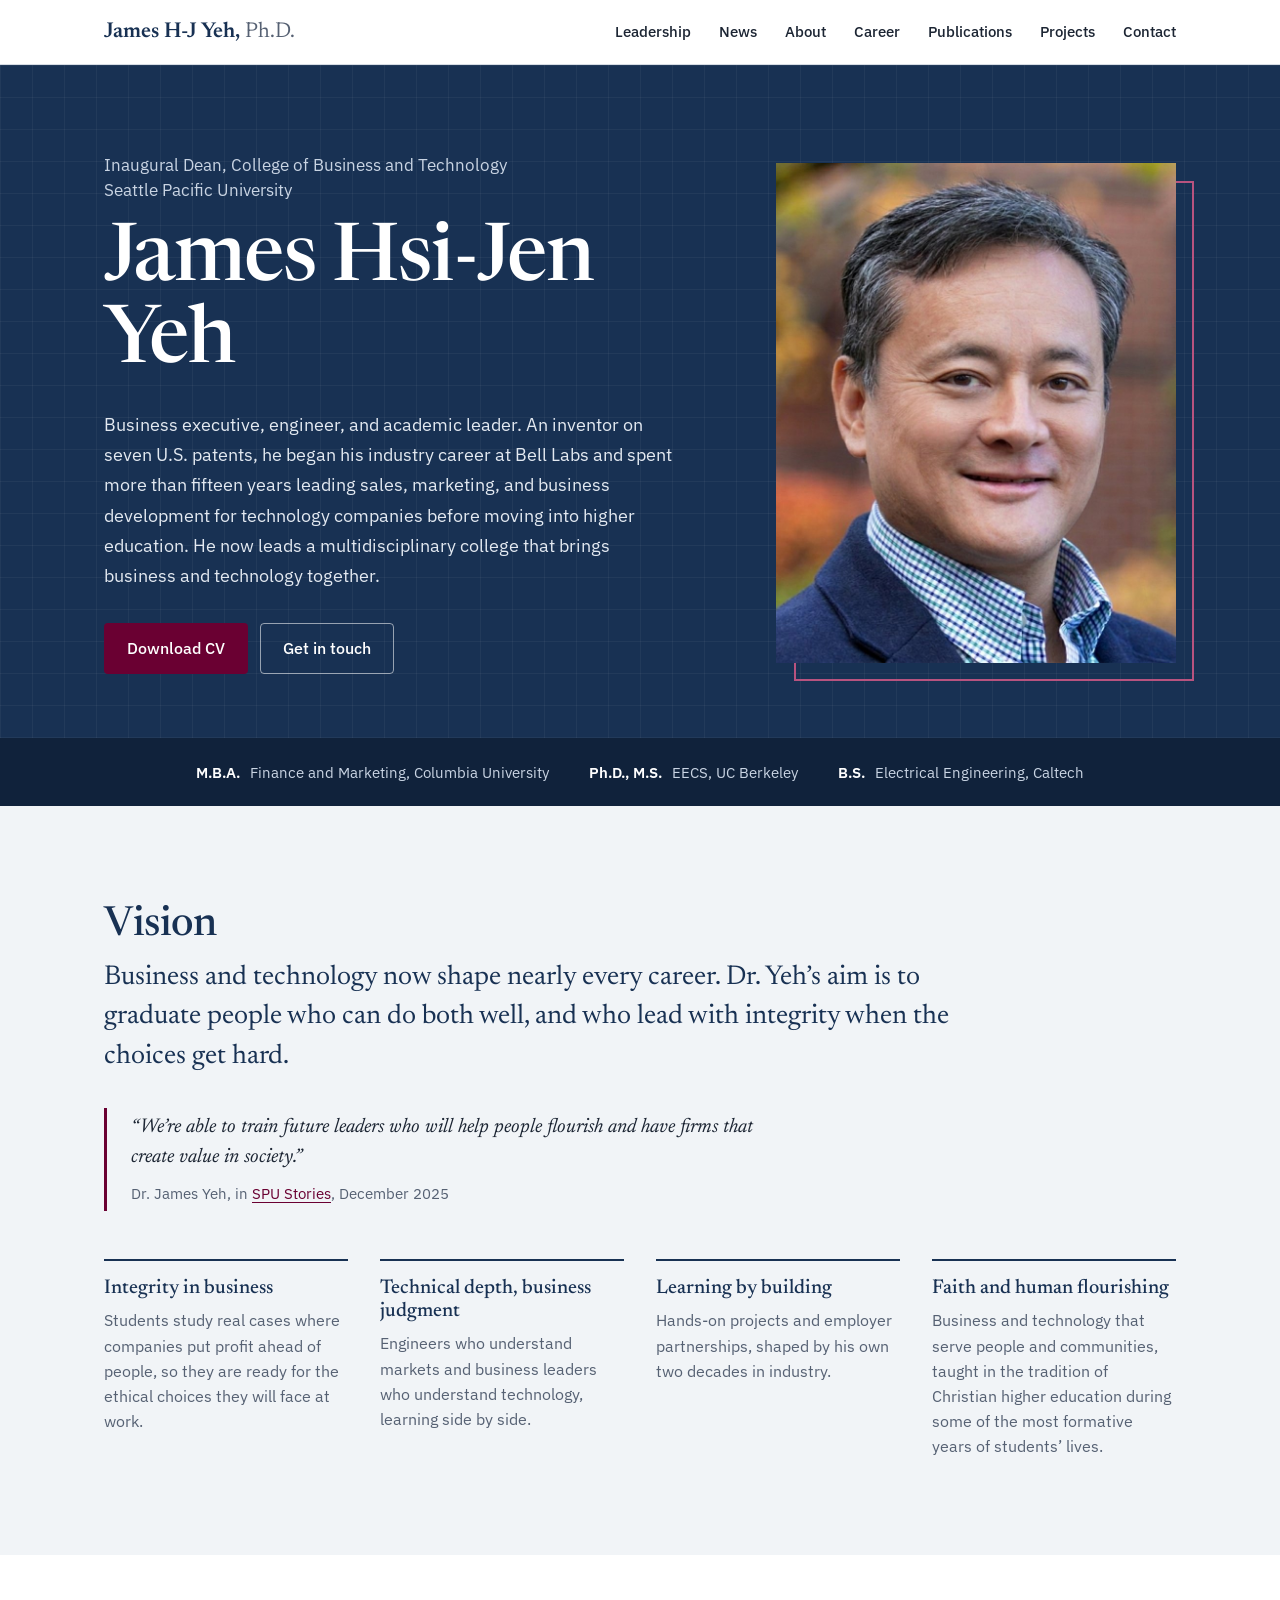
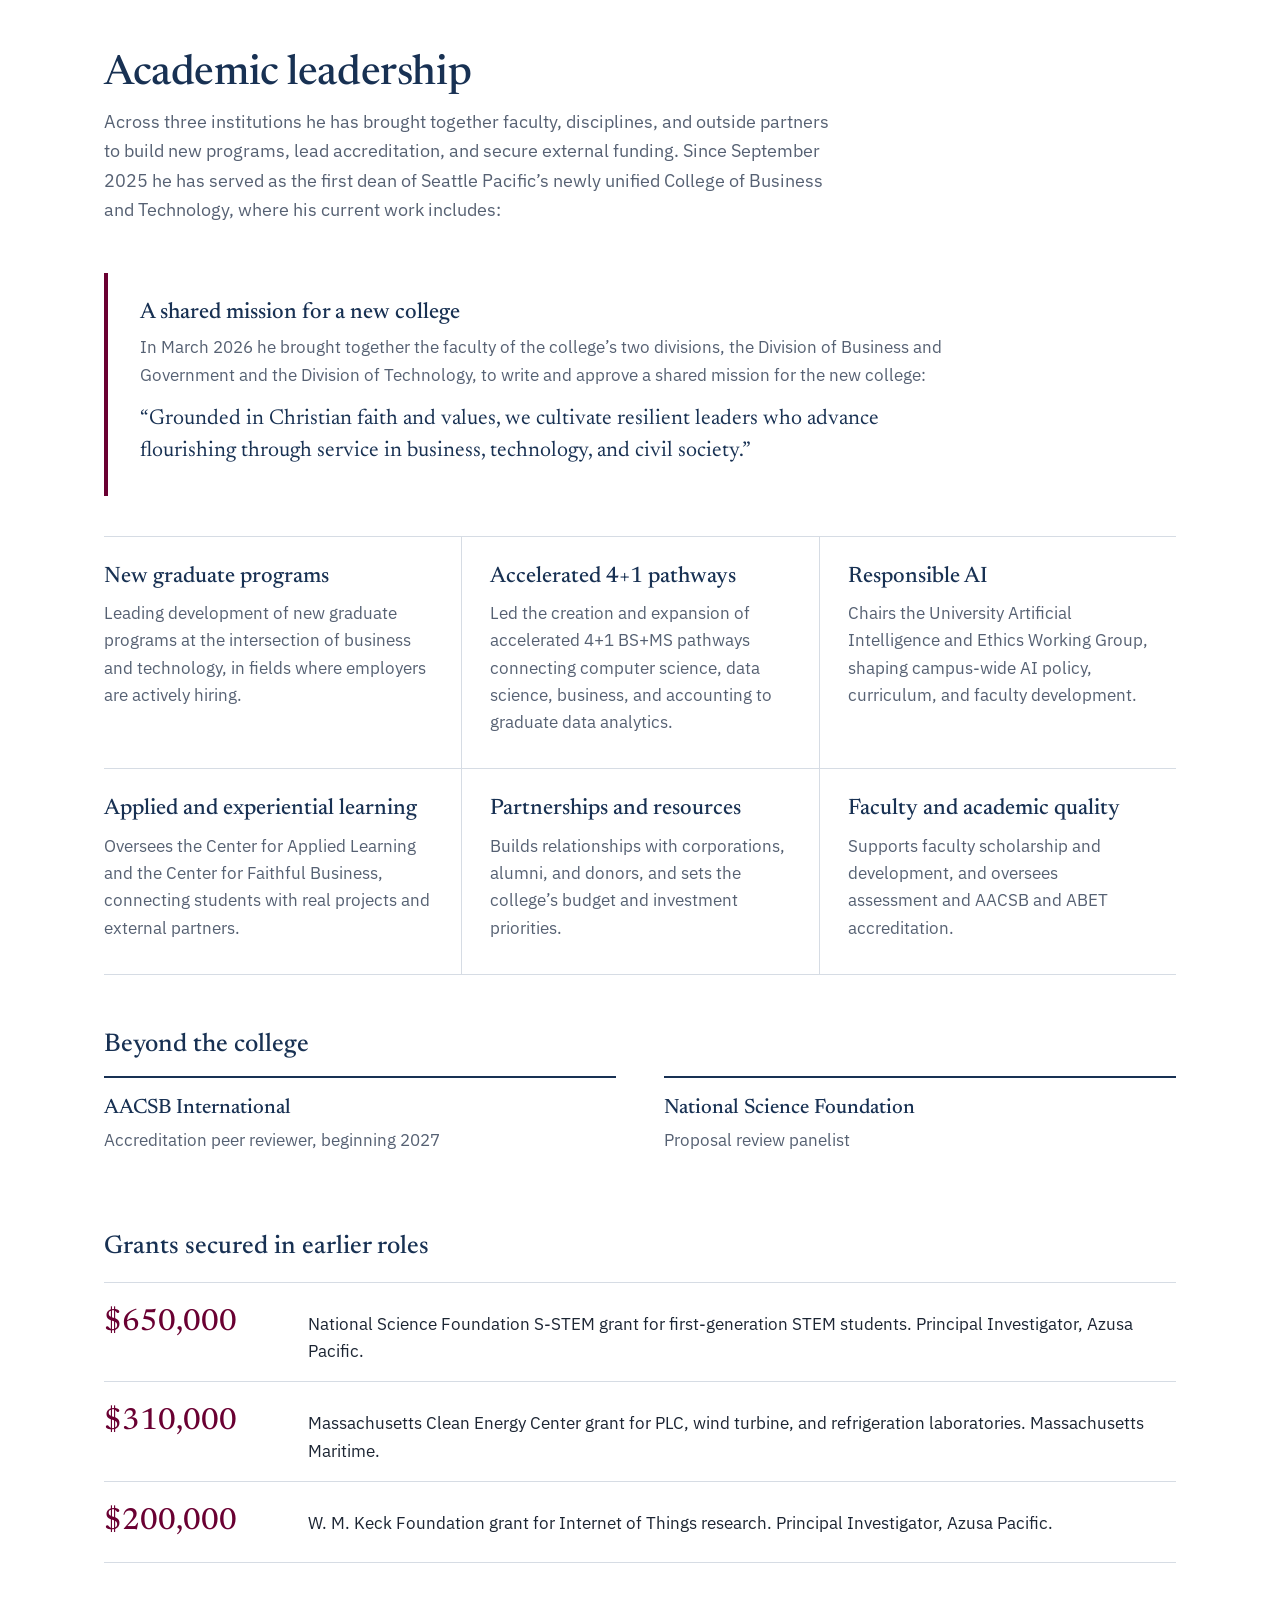
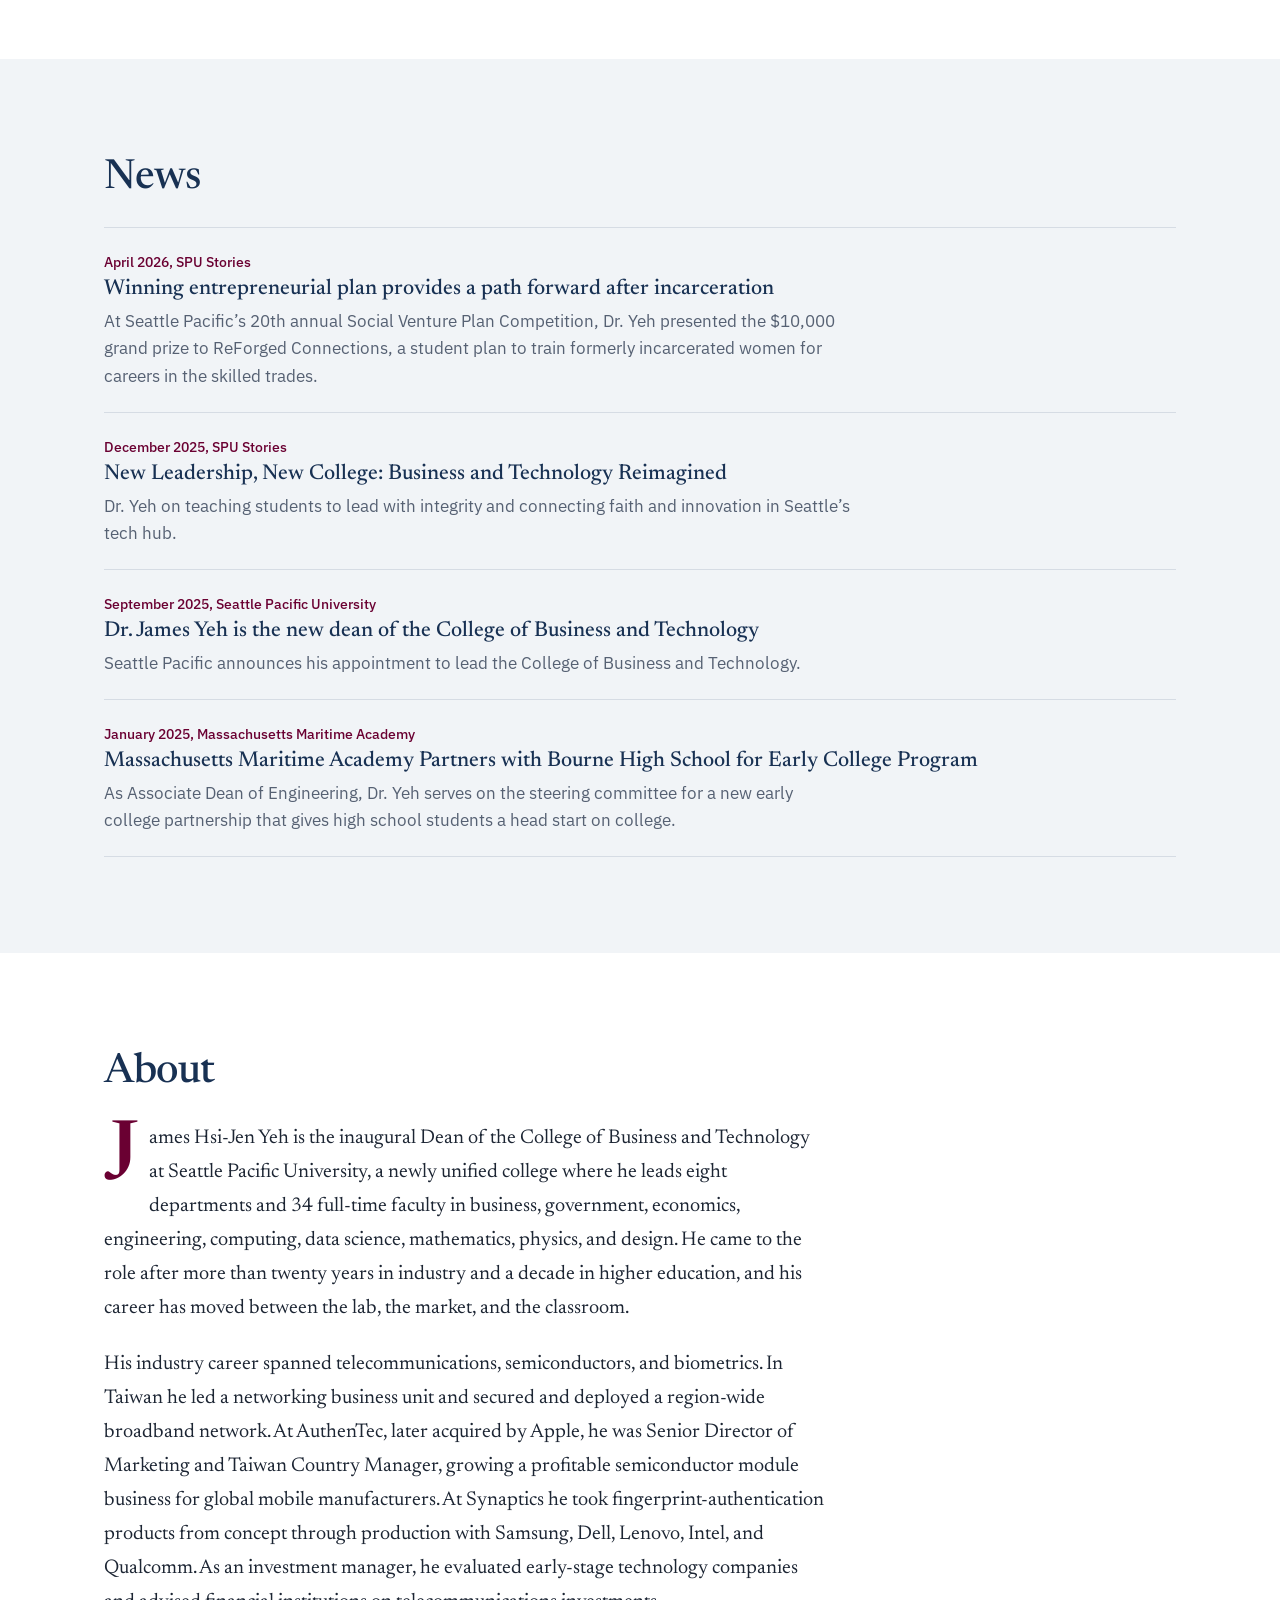
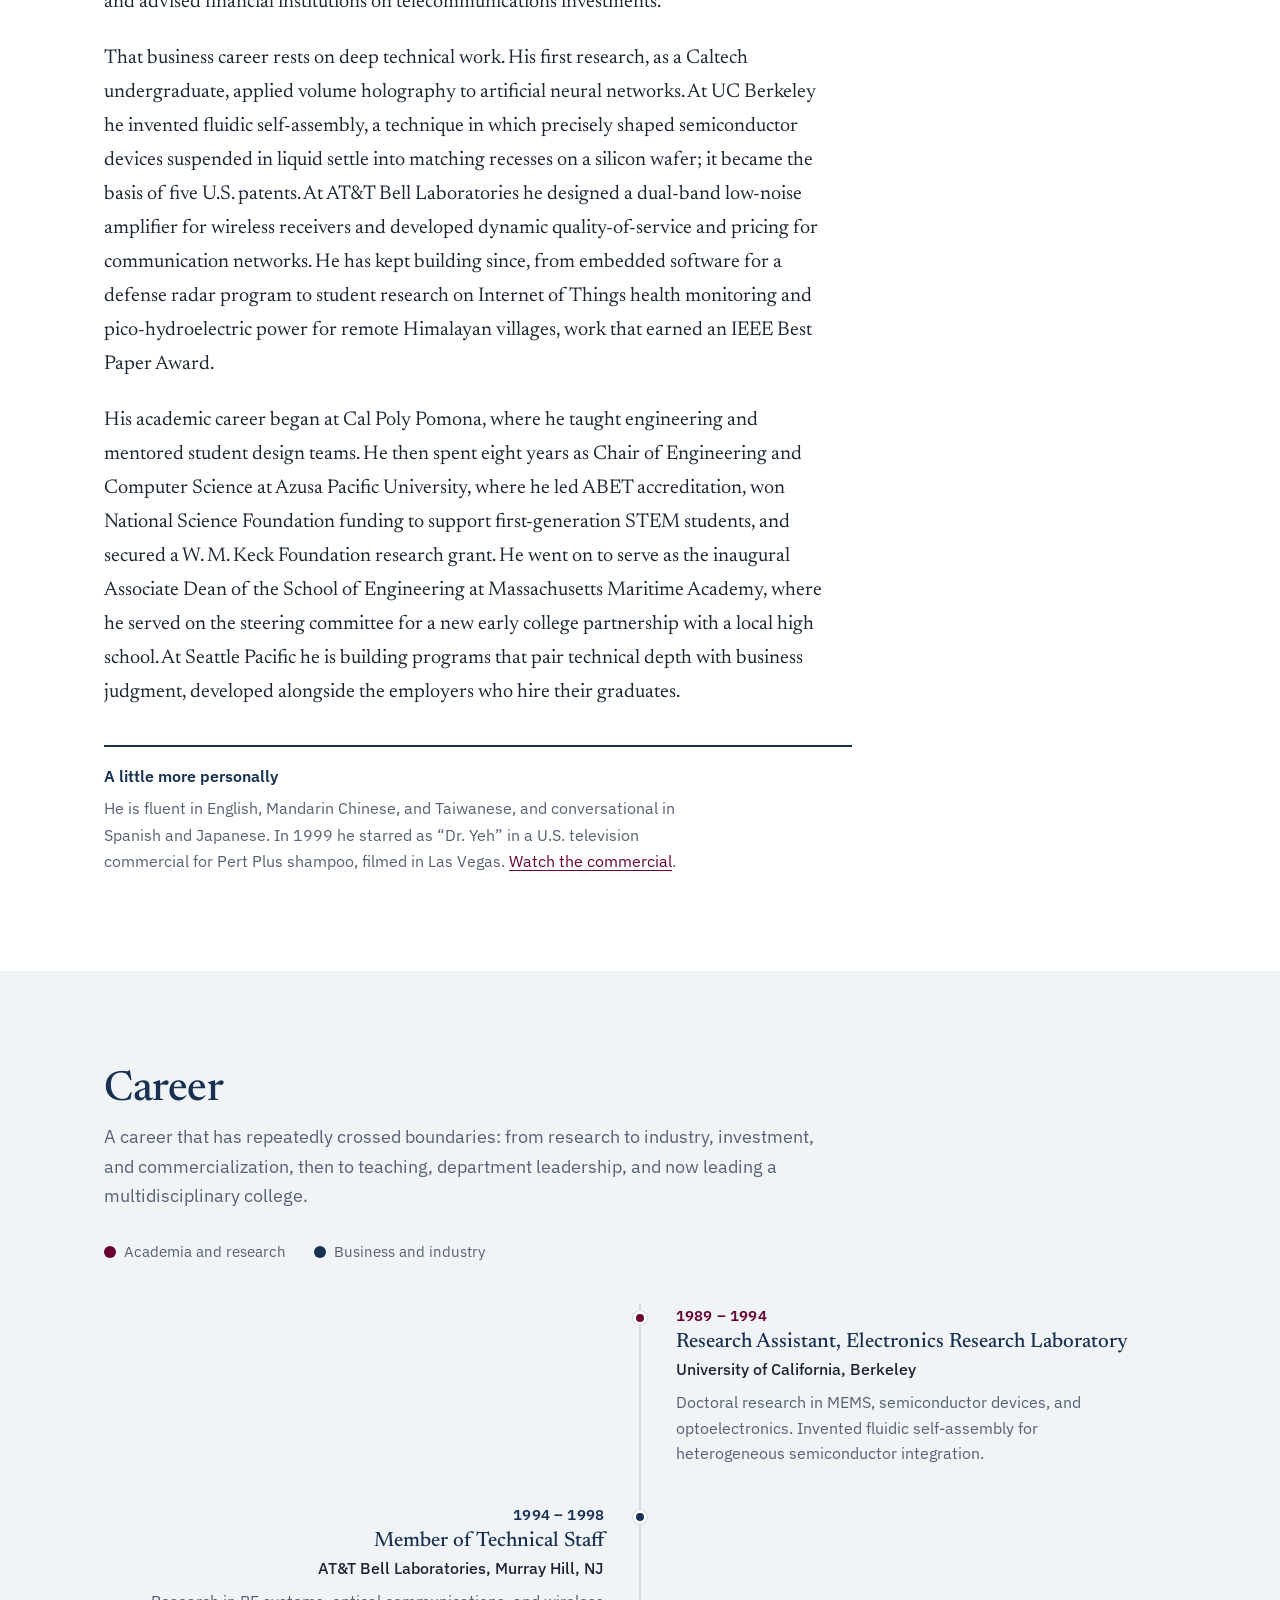
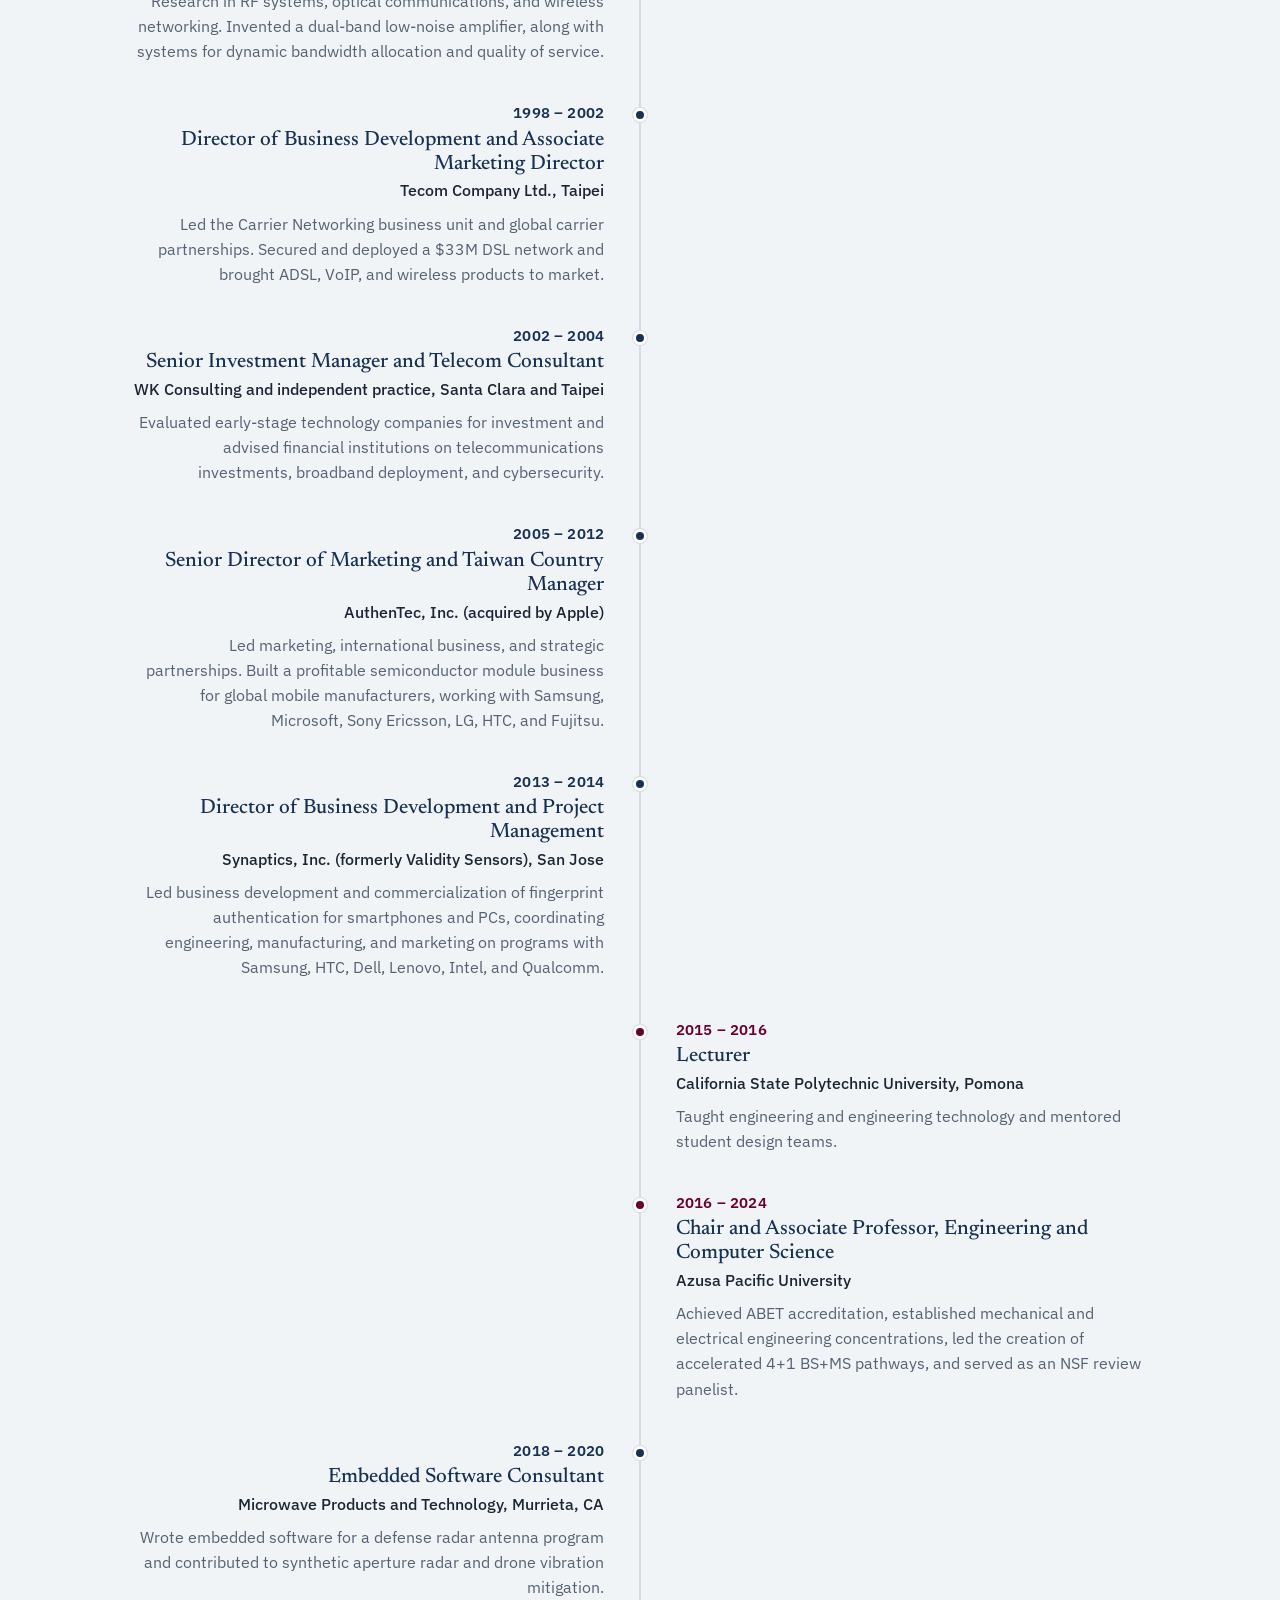
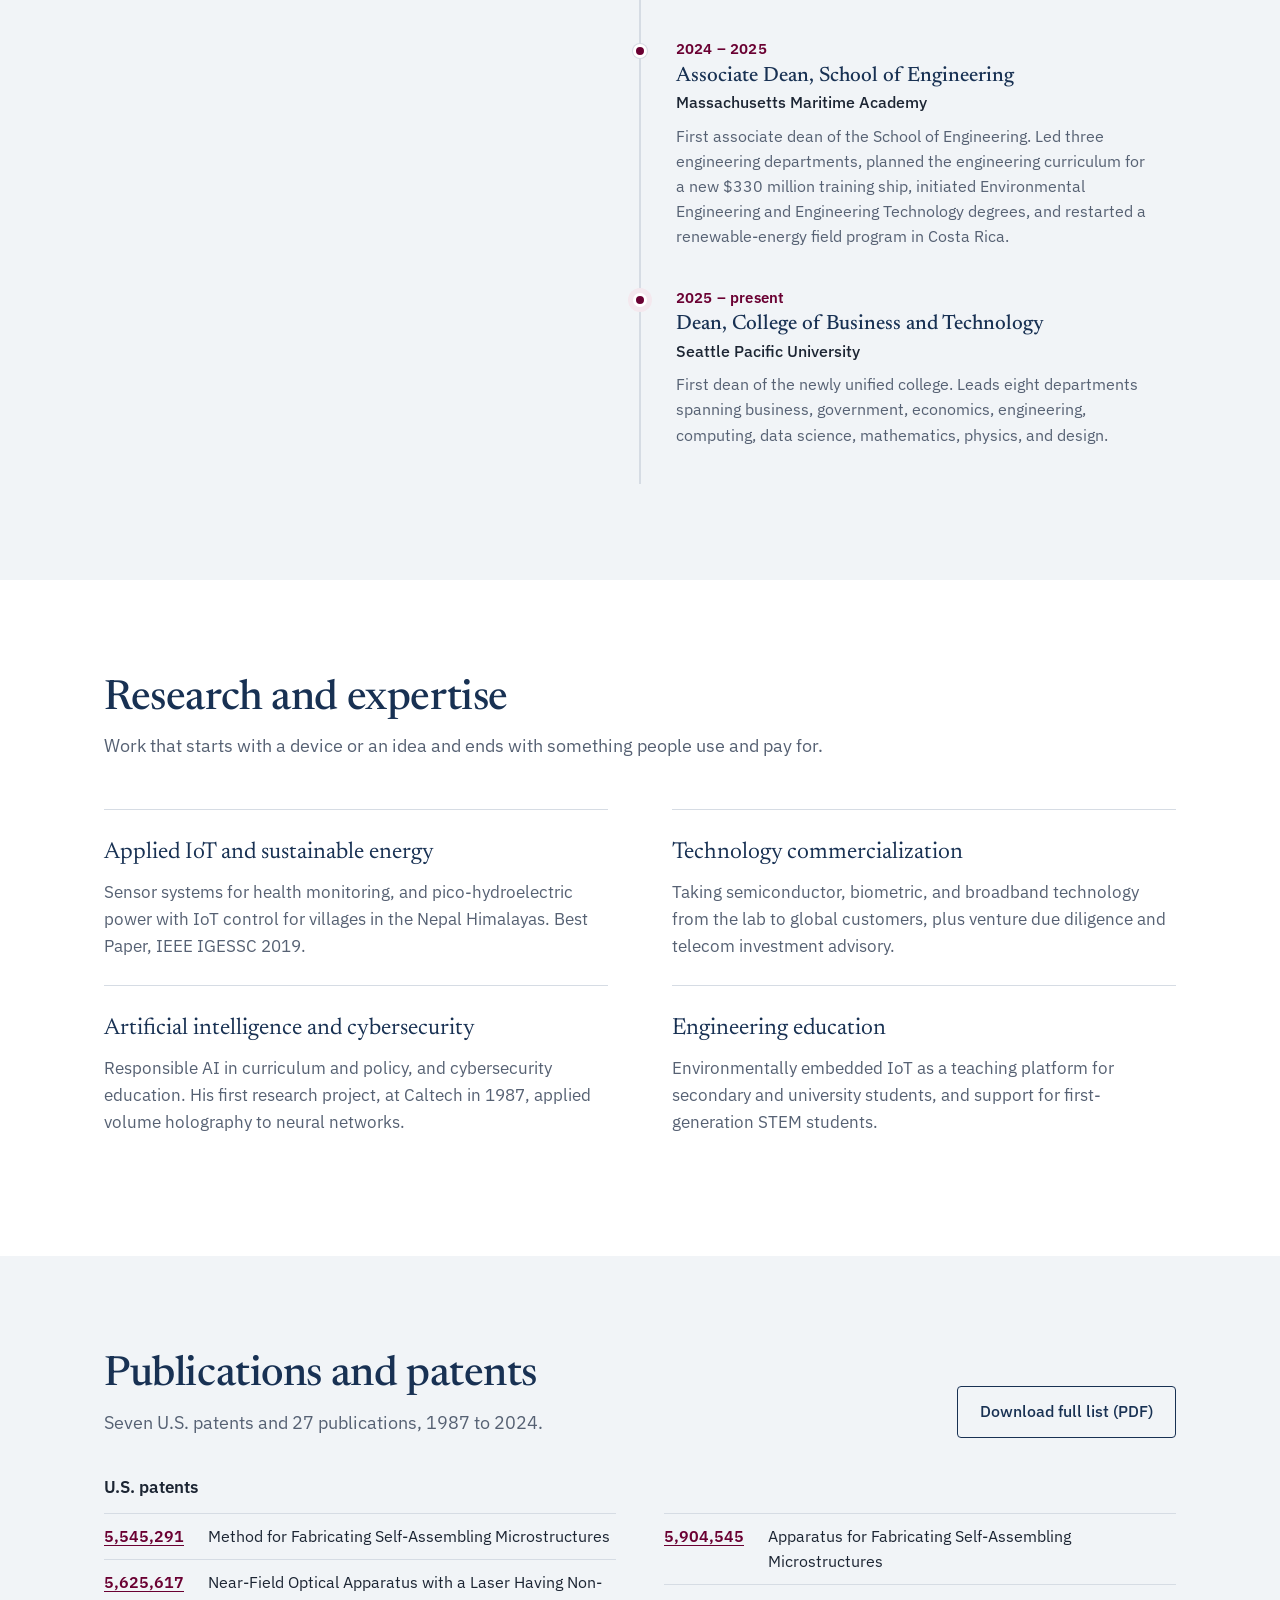
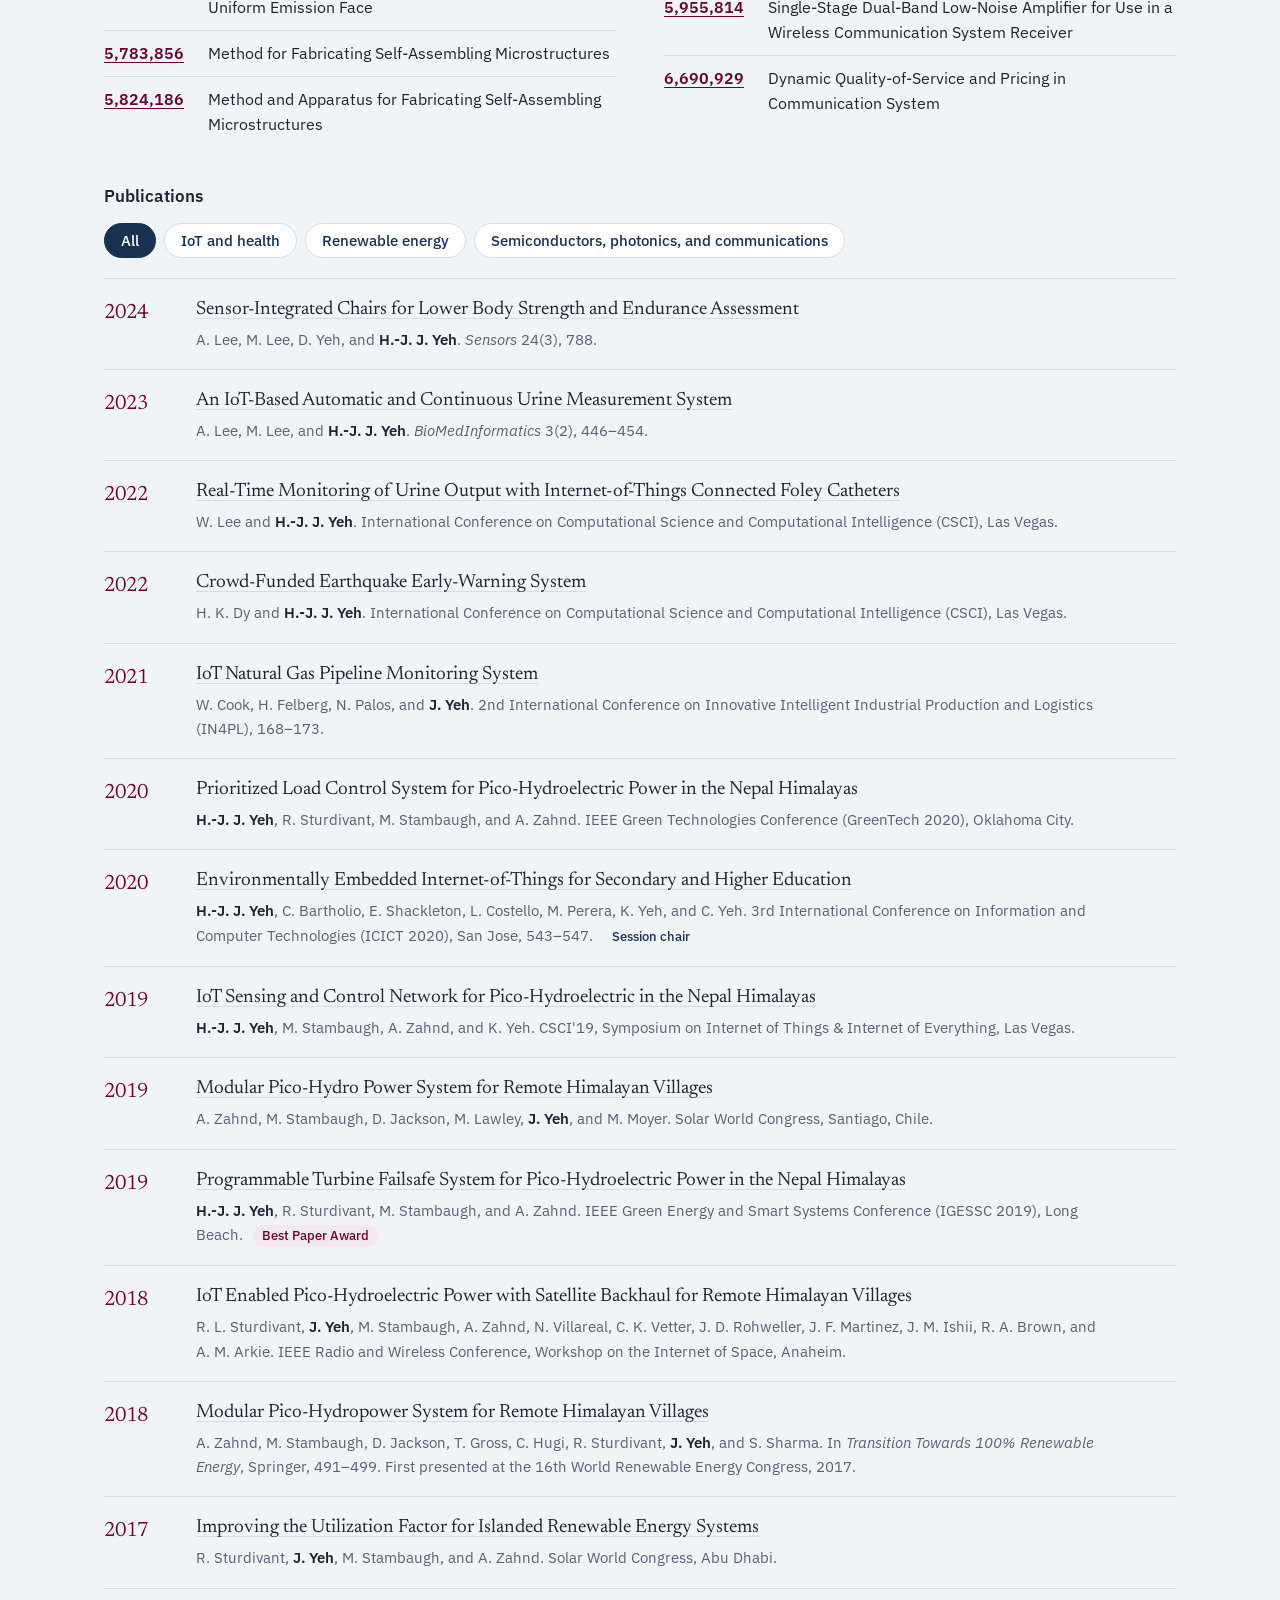
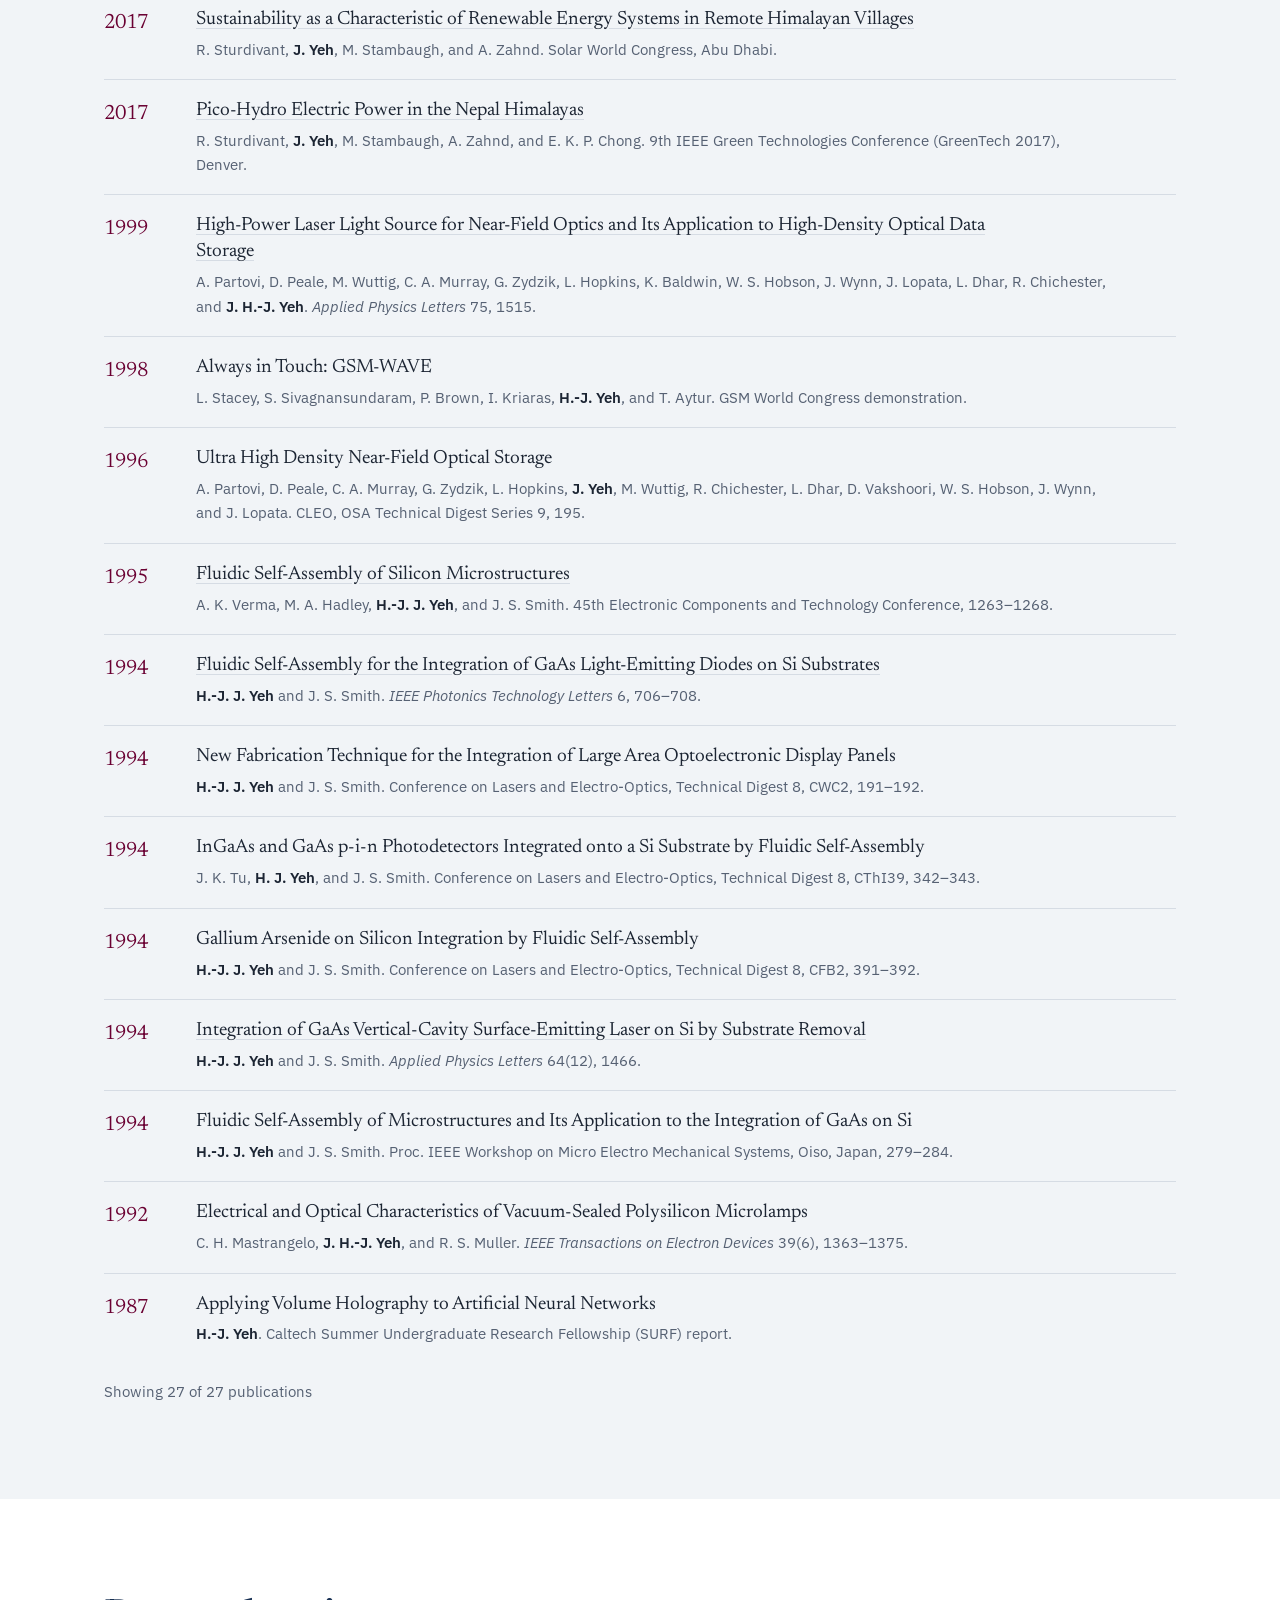
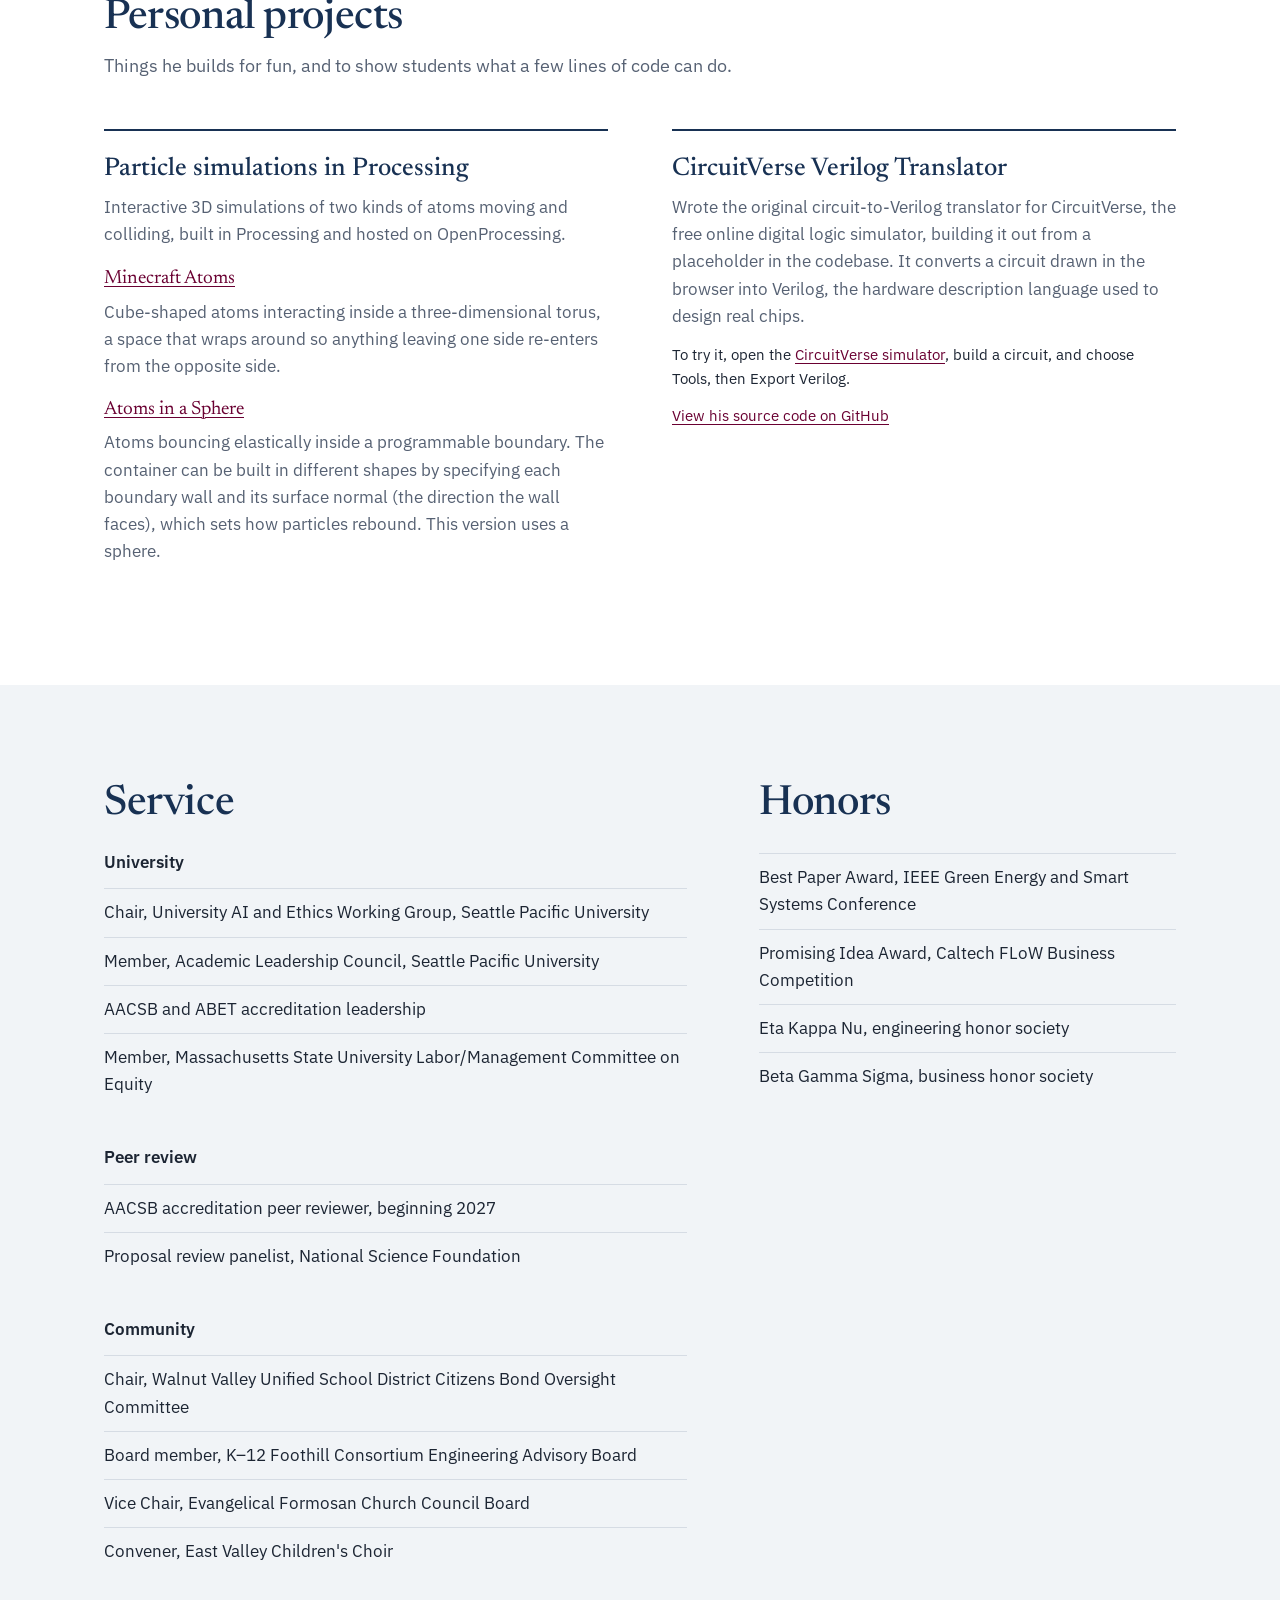
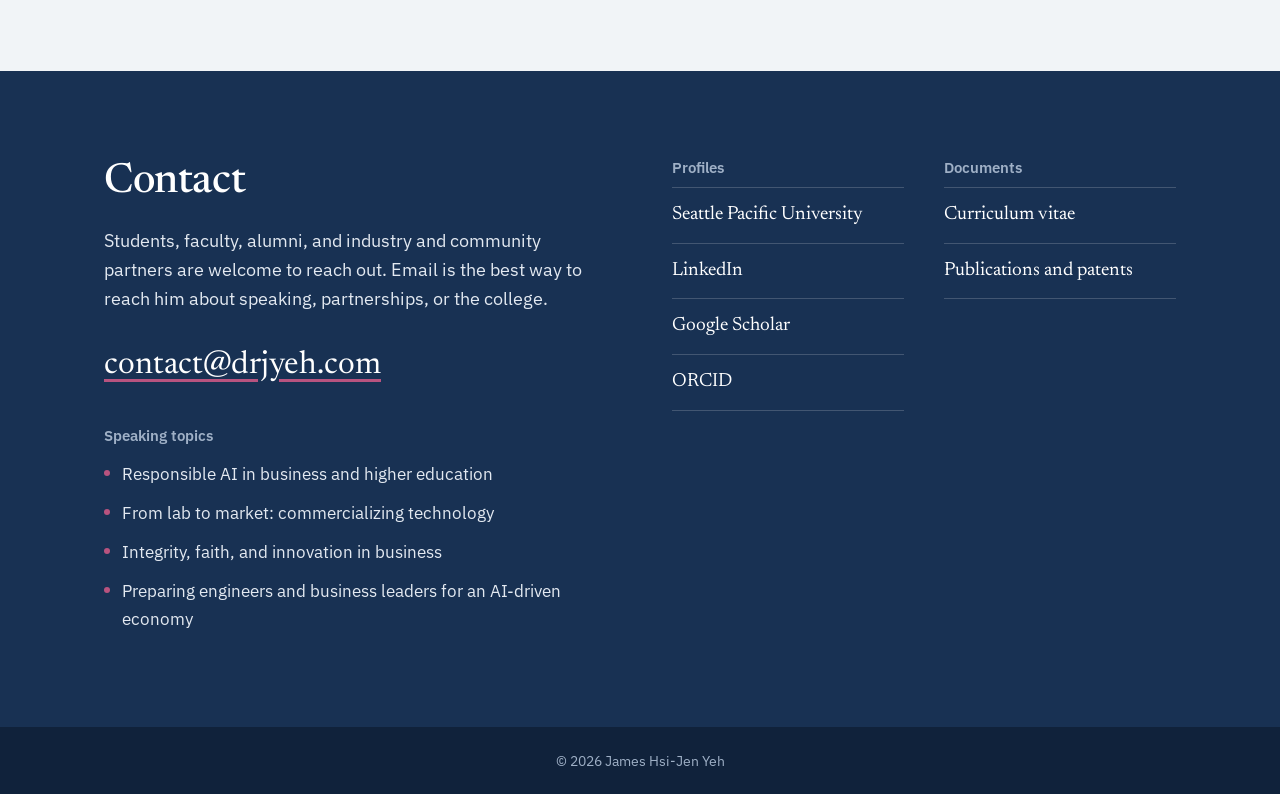
==== commit cf98d015: "Add files via upload" ====
--- a/index.html
+++ b/index.html
@@ -75,7 +75,7 @@
           <h1>James Hsi&#8209;Jen Yeh</h1>
           <p class="hero-lede">Business executive, engineer, and academic leader. An inventor on seven U.S. patents, he began his industry career at Bell Labs and spent more than fifteen years leading sales, marketing, and business development for technology companies before moving into higher education. He now leads a multidisciplinary college that brings business and technology together.</p>
           <div class="hero-actions">
-            <a class="btn btn-primary" href="assets/CV.pdf">Download CV</a>
+            <a class="btn btn-primary" href="assets/CV.pdf?v=2026-09c">Download CV</a>
             <a class="btn btn-ghost" href="#contact">Get in touch</a>
           </div>
         </div>
@@ -137,7 +137,7 @@
           </article>
           <article>
             <h3>Accelerated 4+1 pathways</h3>
-            <p>Led the creation and expansion of combined BS+MS routes from computer science, data science, business, and accounting into graduate data analytics.</p>
+            <p>Led the creation and expansion of accelerated 4+1 BS+MS pathways connecting computer science, data science, business, and accounting to graduate data analytics.</p>
           </article>
           <article>
             <h3>Responsible AI</h3>
@@ -210,7 +210,7 @@
       <div class="wrap about about-single">
         <div class="about-body">
           <h2>About</h2>
-          <p class="first">James Hsi-Jen Yeh is the inaugural Dean of the College of Business and Technology at Seattle Pacific University, a newly unified college where he leads eight departments and 34 full-time faculty in business, engineering, computing, data science, mathematics, physics, and design. He came to the role after more than twenty years in industry and a decade in higher education, and his career has moved between the lab, the market, and the classroom.</p>
+          <p class="first">James Hsi-Jen Yeh is the inaugural Dean of the College of Business and Technology at Seattle Pacific University, a newly unified college where he leads eight departments and 34 full-time faculty in business, government, economics, engineering, computing, data science, mathematics, physics, and design. He came to the role after more than twenty years in industry and a decade in higher education, and his career has moved between the lab, the market, and the classroom.</p>
 
           <p>His industry career spanned telecommunications, semiconductors, and biometrics. In Taiwan he led a networking business unit and secured and deployed a region-wide broadband network. At AuthenTec, later acquired by Apple, he was Senior Director of Marketing and Taiwan Country Manager, growing a profitable semiconductor module business for global mobile manufacturers. At Synaptics he took fingerprint-authentication products from concept through production with Samsung, Dell, Lenovo, Intel, and Qualcomm. As an investment manager, he evaluated early-stage technology companies and advised financial institutions on telecommunications investments.</p>
 
@@ -283,7 +283,7 @@
             <span class="years">2016 – 2024</span>
             <h3>Chair and Associate Professor, Engineering and Computer Science</h3>
             <p class="org">Azusa Pacific University</p>
-            <p>Achieved ABET accreditation, established mechanical and electrical engineering concentrations, led the creation of 4+1 pathways, and served as an NSF review panelist.</p>
+            <p>Achieved ABET accreditation, established mechanical and electrical engineering concentrations, led the creation of accelerated 4+1 BS+MS pathways, and served as an NSF review panelist.</p>
           </li>
           <li class="industry">
             <span class="years">2018 – 2020</span>
@@ -301,7 +301,7 @@
             <span class="years">2025 – present</span>
             <h3>Dean, College of Business and Technology</h3>
             <p class="org">Seattle Pacific University</p>
-            <p>First dean of the newly unified college. Leads eight departments spanning engineering, computing, data science, mathematics, physics, design, and business.</p>
+            <p>First dean of the newly unified college. Leads eight departments spanning business, government, economics, engineering, computing, data science, mathematics, physics, and design.</p>
           </li>
         </ol>
       </div>
@@ -488,7 +488,7 @@
           <div>
             <h3>Documents</h3>
             <ul class="contact-links">
-              <li><a href="assets/CV.pdf">Curriculum vitae</a></li>
+              <li><a href="assets/CV.pdf?v=2026-09c">Curriculum vitae</a></li>
               <li><a href="assets/publications.pdf">Publications and patents</a></li>
             </ul>
           </div>
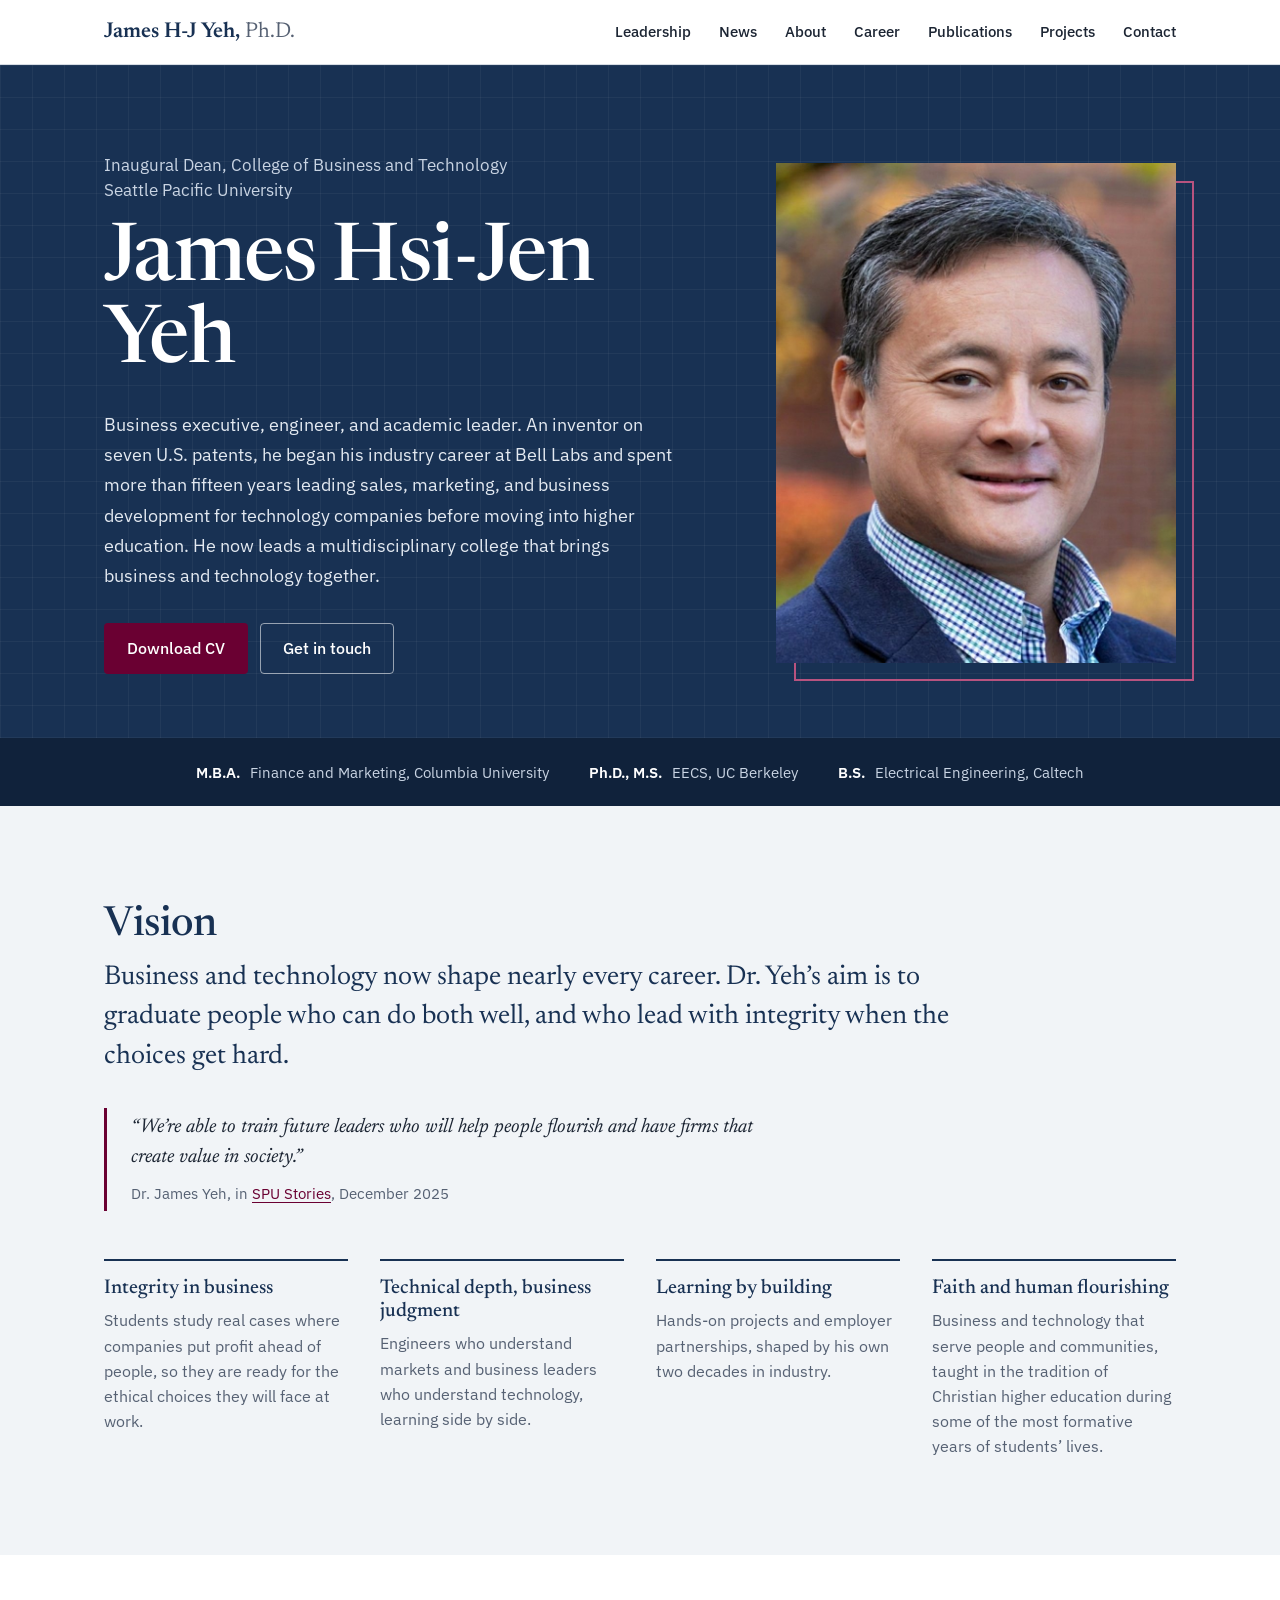
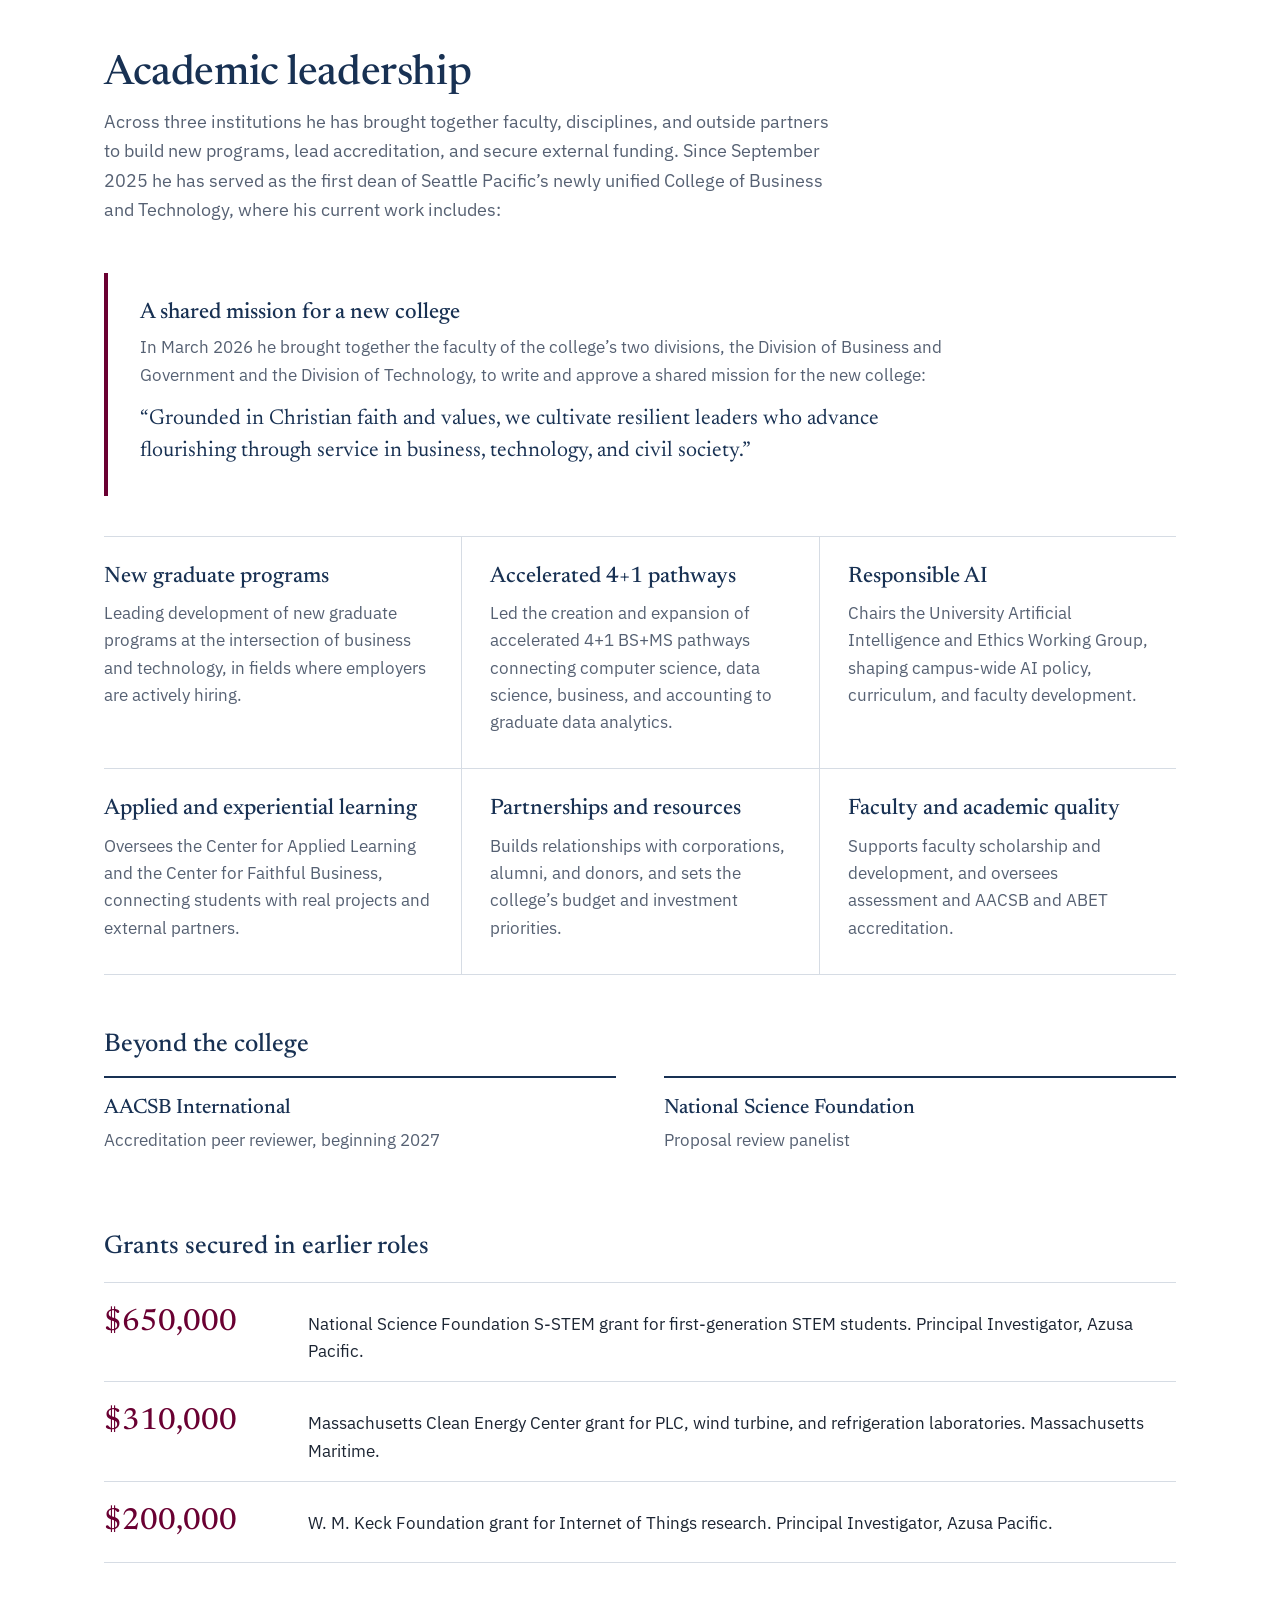
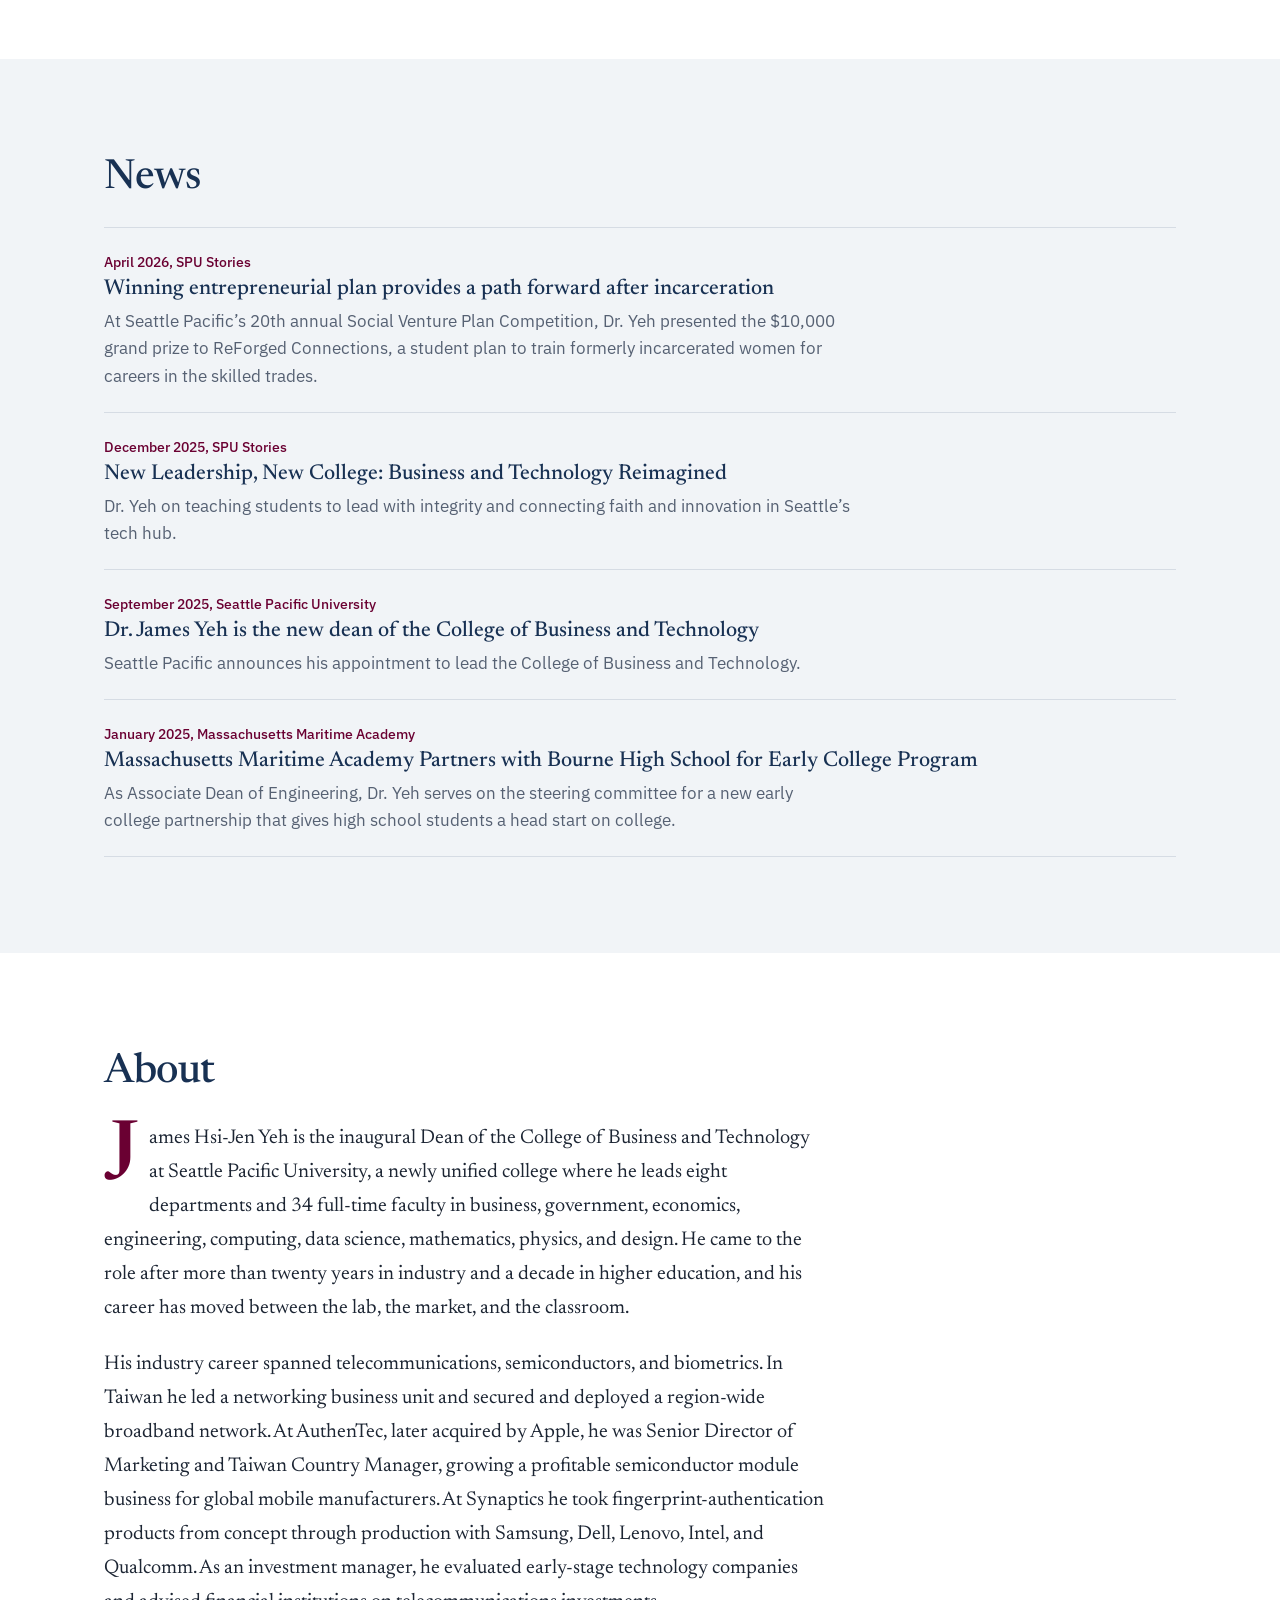
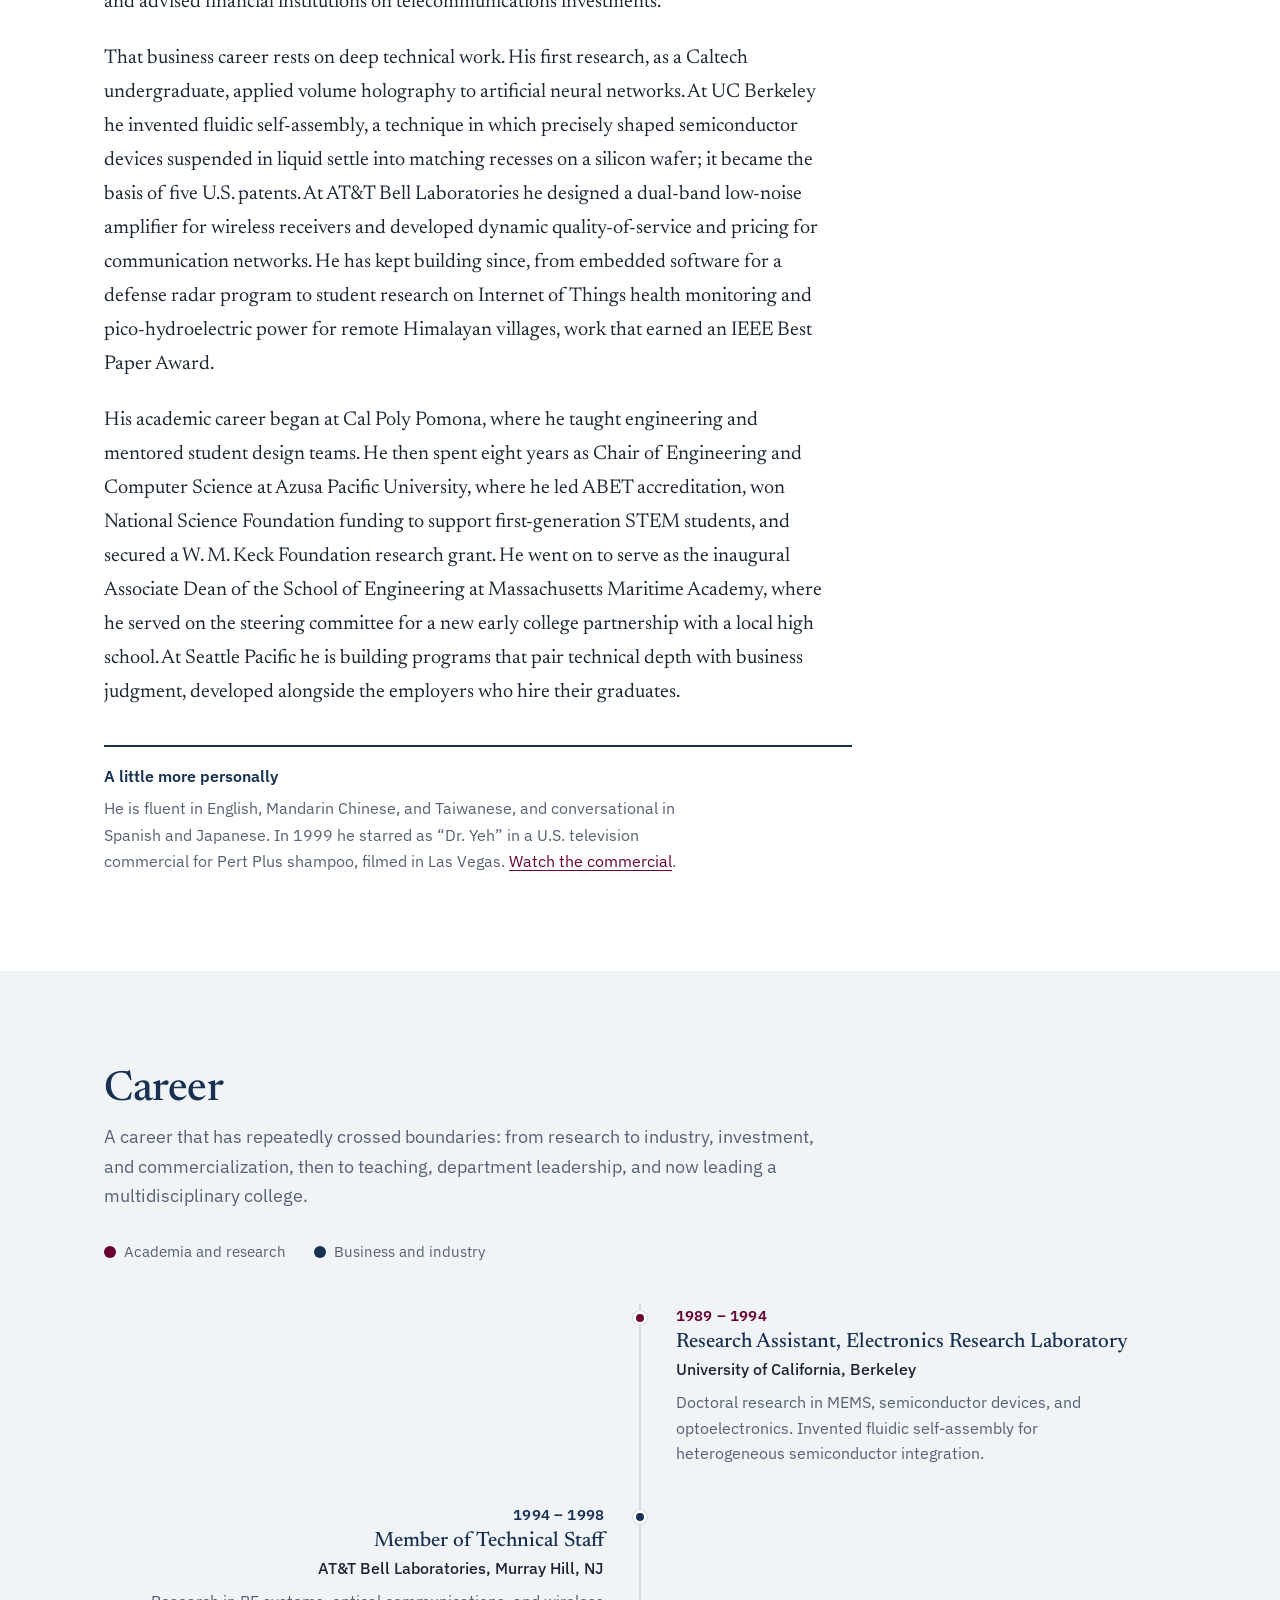
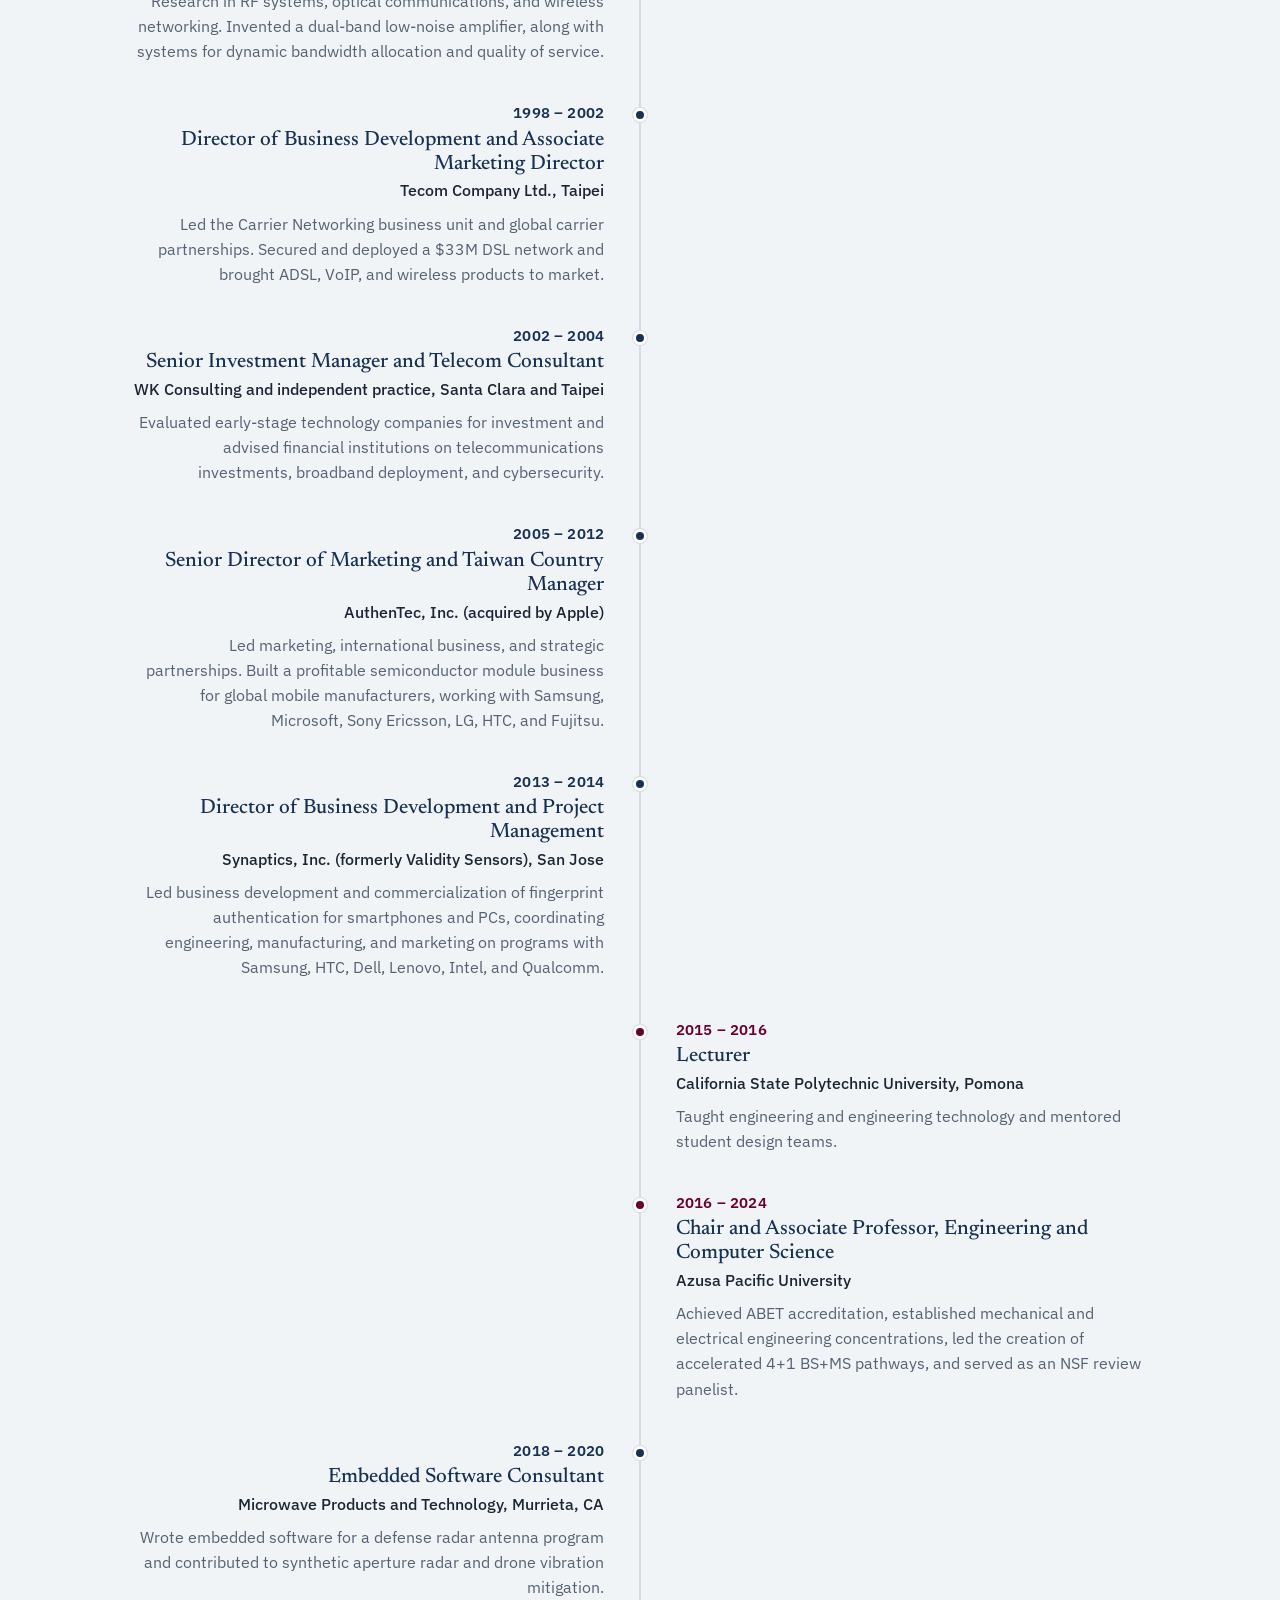
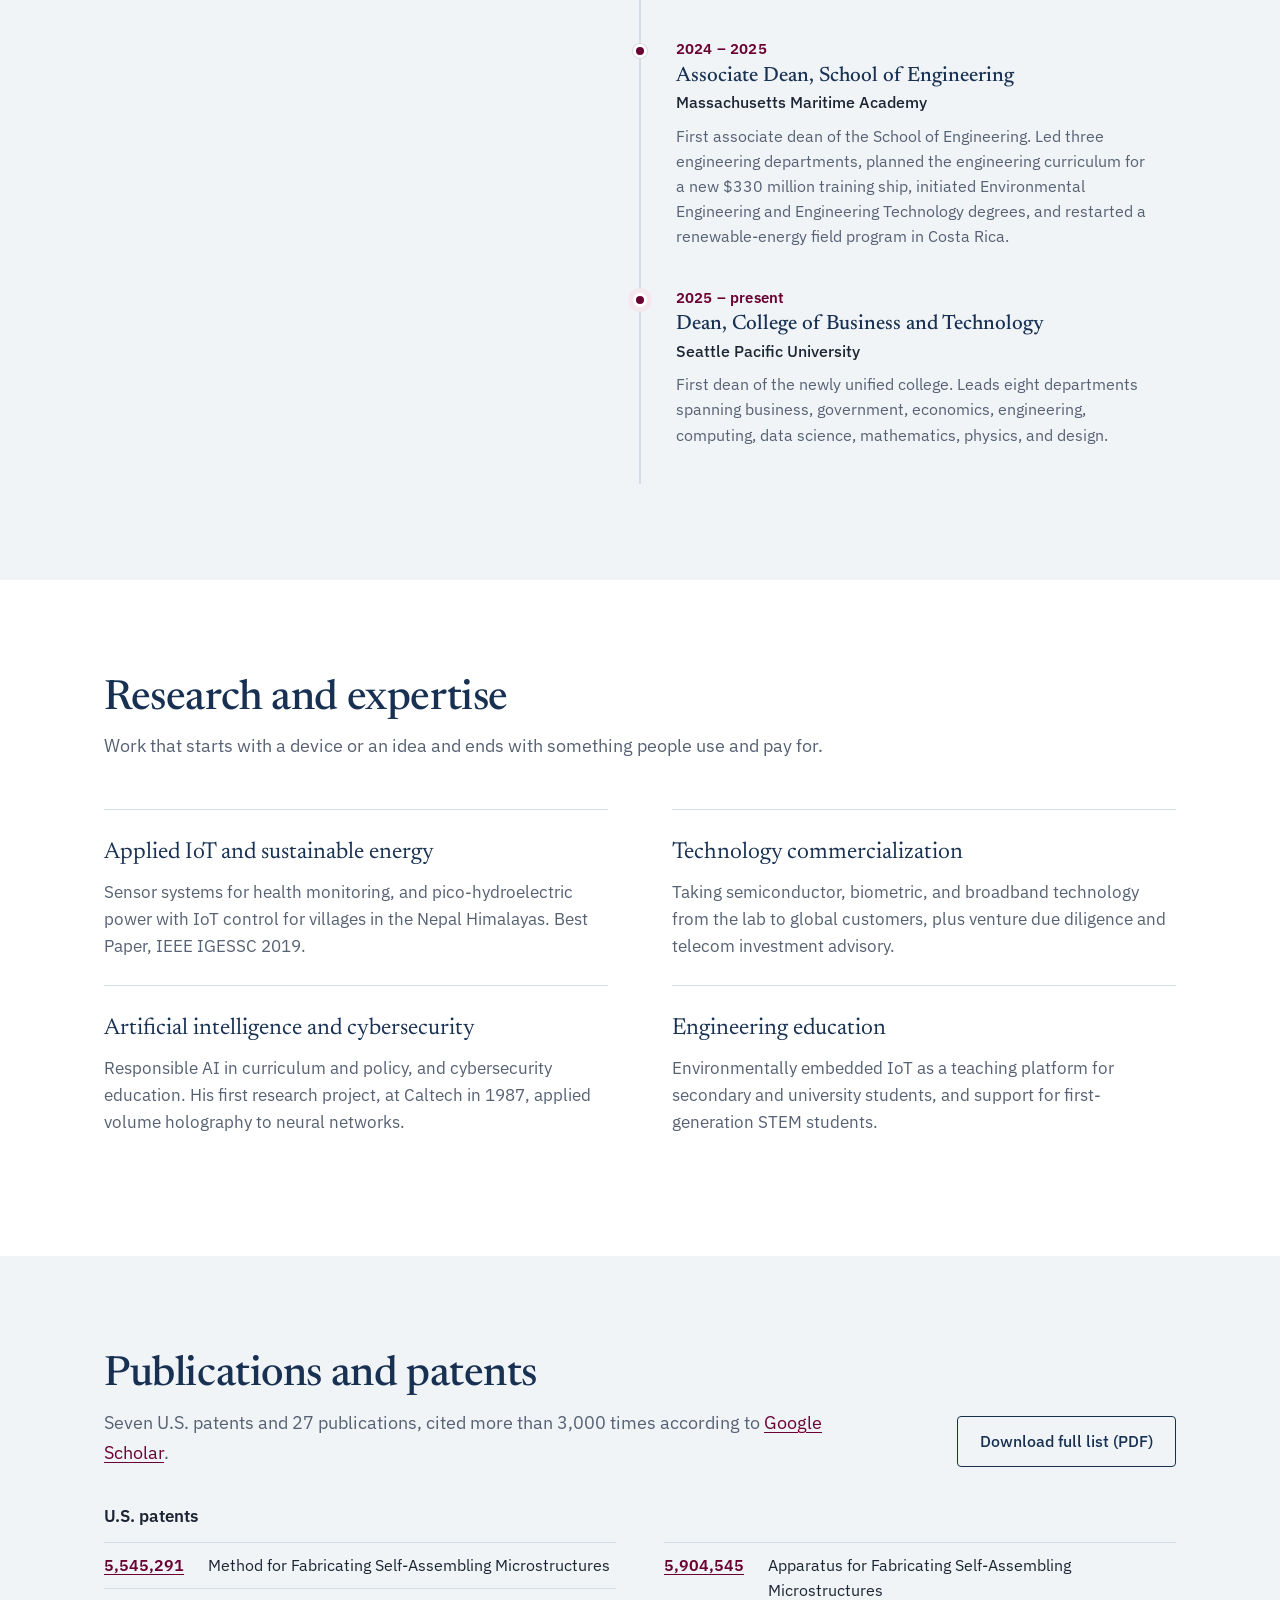
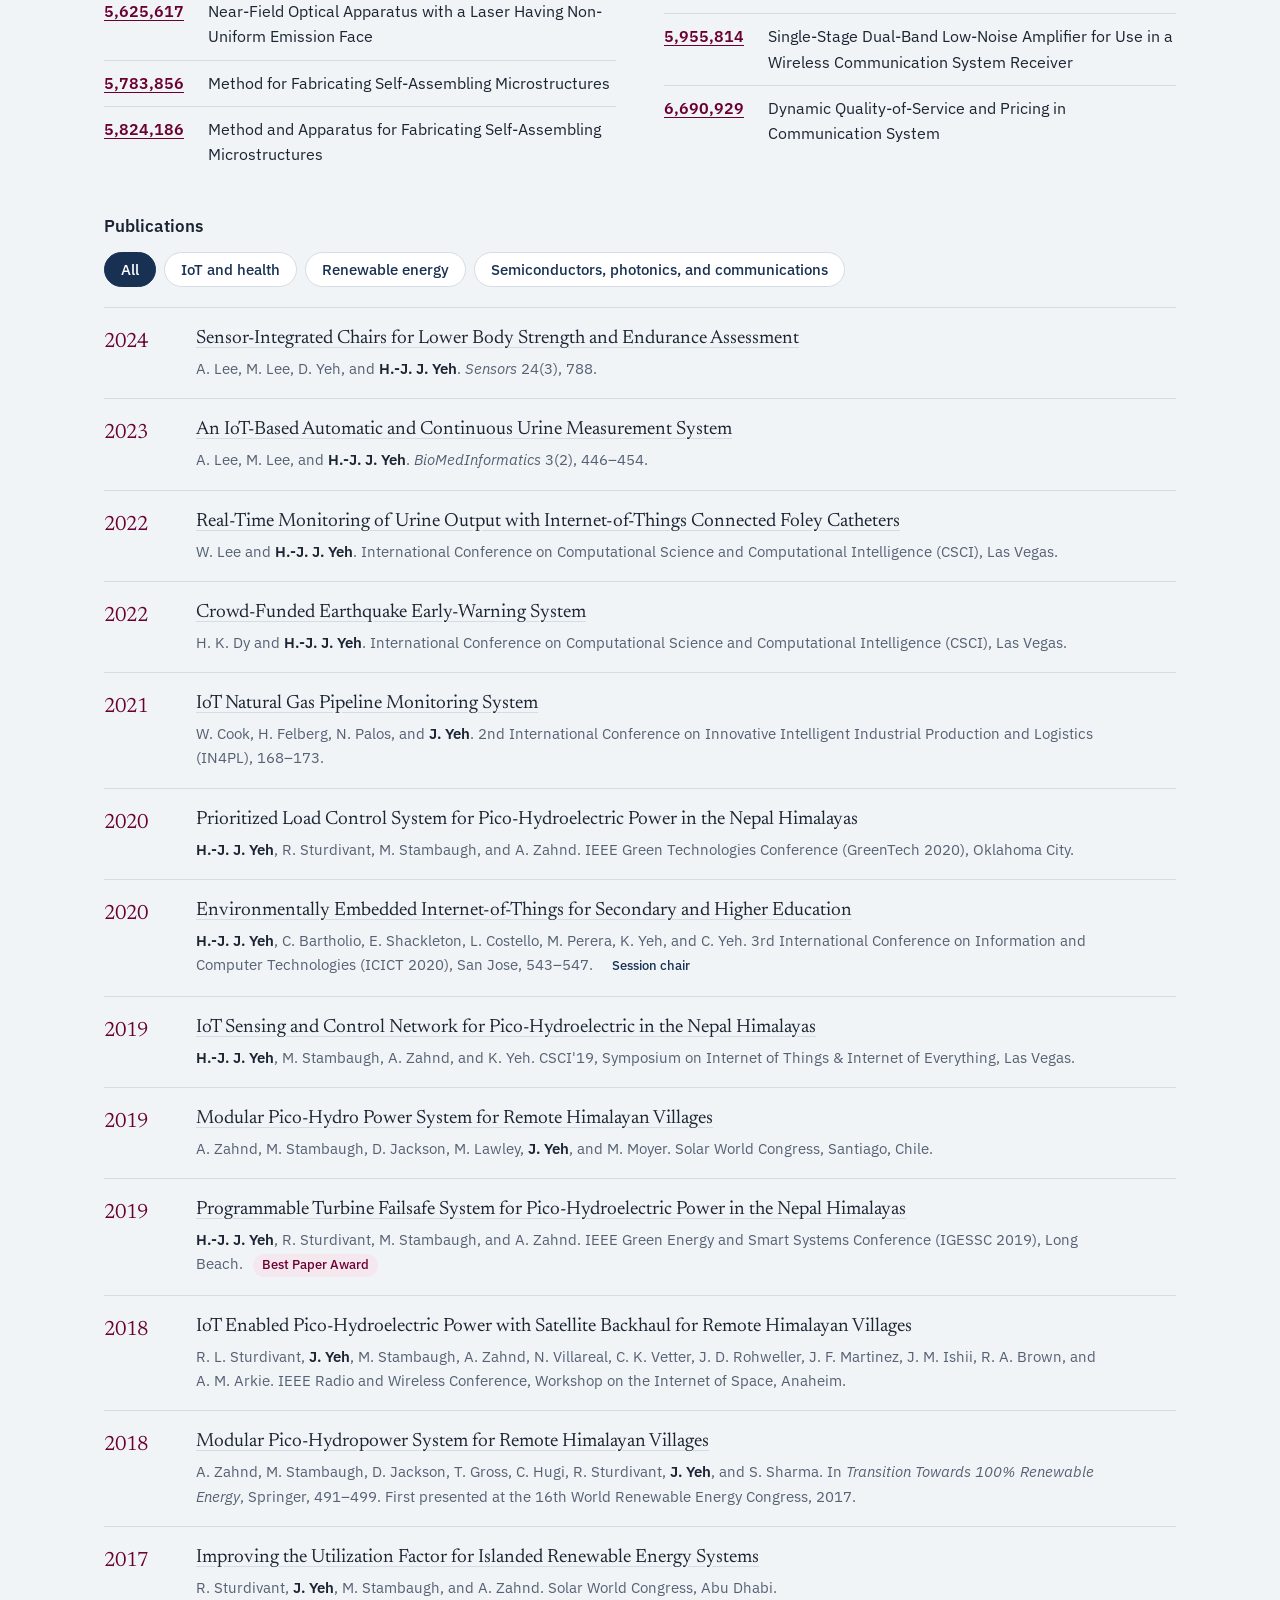
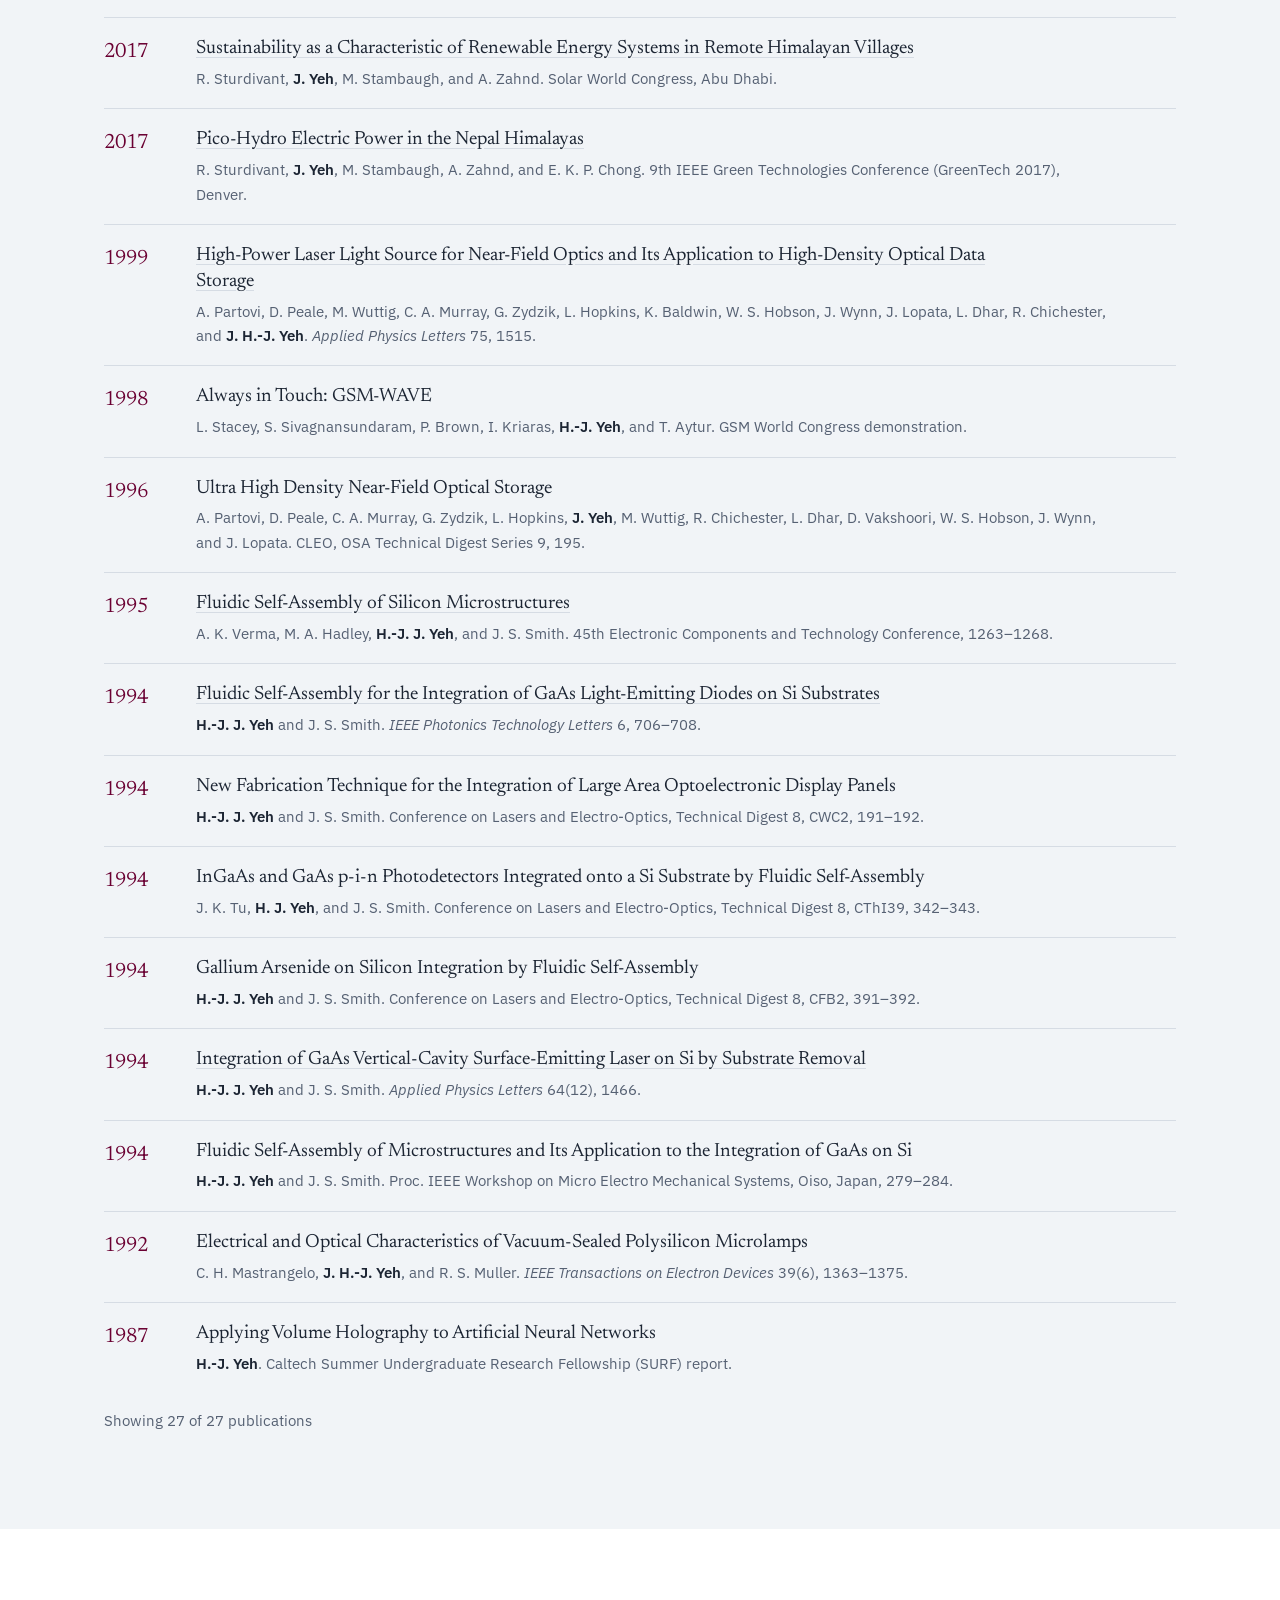
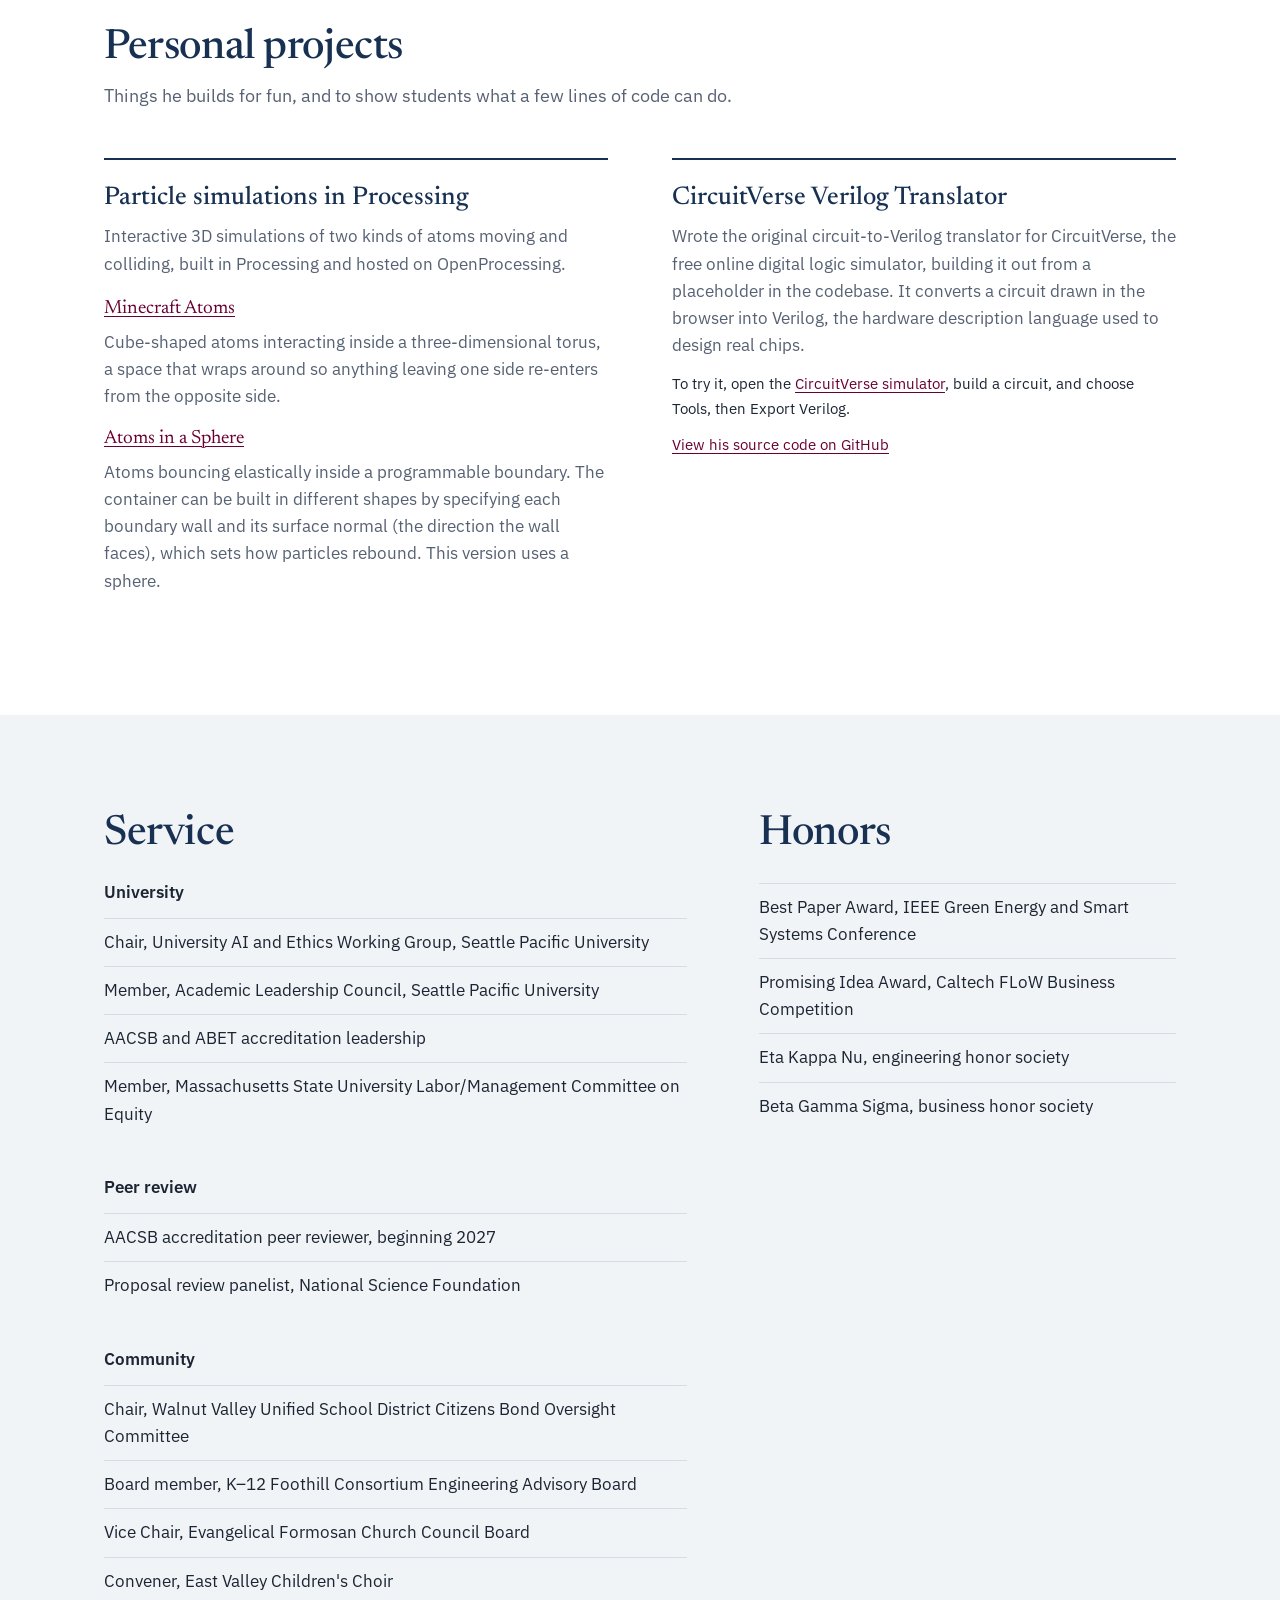
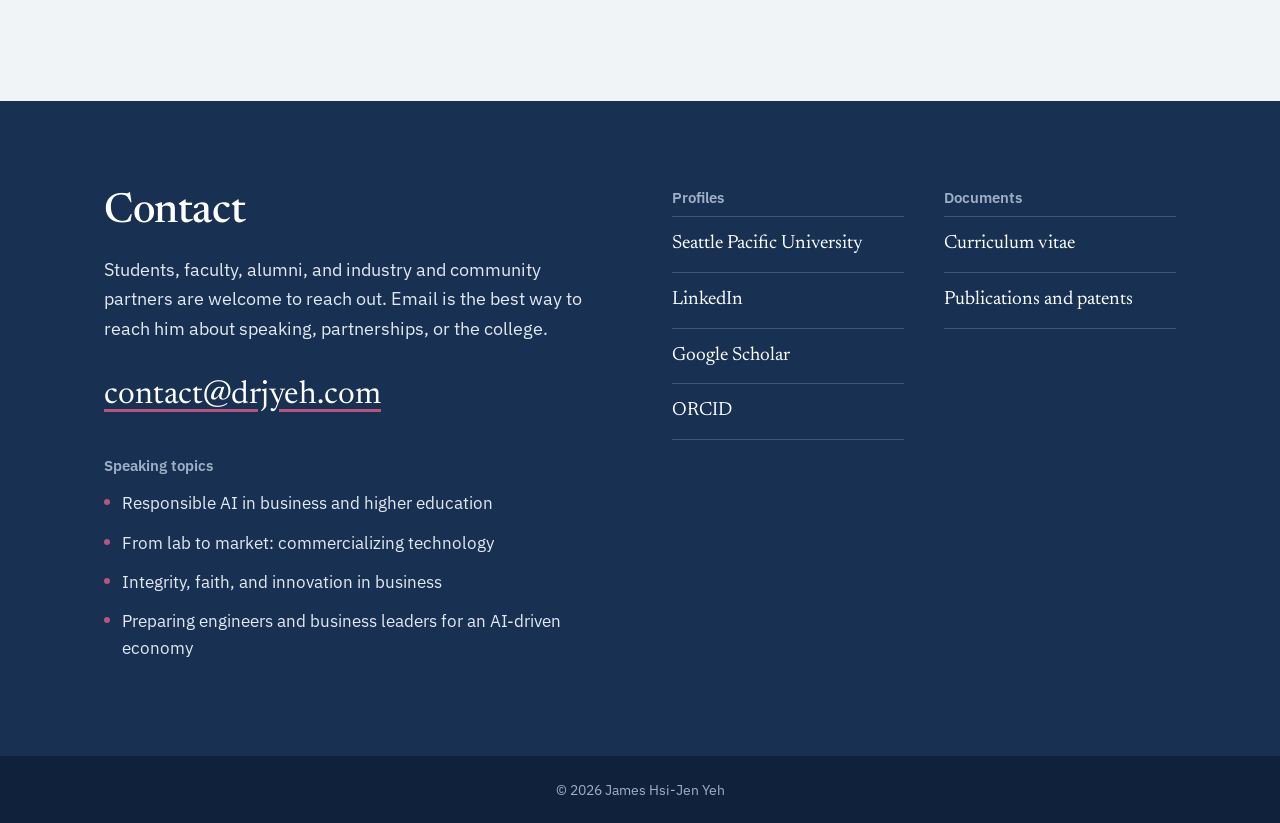
==== commit f8ce2a2b: "Add files via upload" ====
--- a/index.html
+++ b/index.html
@@ -25,8 +25,10 @@
     "@context": "https://schema.org",
     "@type": "Person",
     "name": "James Hsi-Jen Yeh",
+    "alternateName": ["James Yeh", "Dr. James Yeh", "Hsi-Jen James Yeh", "James H-J Yeh", "H.-J. J. Yeh"],
     "honorificPrefix": "Dr.",
-    "jobTitle": "Dean, College of Business and Technology",
+    "jobTitle": "Inaugural Dean, College of Business and Technology",
+    "knowsAbout": ["Academic leadership", "Business and technology education", "Engineering education", "Responsible AI", "Technology commercialization", "Internet of Things", "Semiconductors", "Wireless communications", "AACSB accreditation", "ABET accreditation"],
     "worksFor": { "@type": "CollegeOrUniversity", "name": "Seattle Pacific University" },
     "alumniOf": [
       { "@type": "CollegeOrUniversity", "name": "California Institute of Technology" },
@@ -40,7 +42,8 @@
       "https://spu.edu/academics/college-business-technology/faculty-staff/yeh-james1",
       "https://www.linkedin.com/in/drjyeh",
       "https://scholar.google.com/citations?user=H1wKb8wAAAAJ",
-      "https://orcid.org/0000-0002-2431-3859"
+      "https://orcid.org/0000-0002-2431-3859",
+      "https://github.com/drjyeh"
     ]
   }
   </script>
@@ -75,7 +78,7 @@
           <h1>James Hsi&#8209;Jen Yeh</h1>
           <p class="hero-lede">Business executive, engineer, and academic leader. An inventor on seven U.S. patents, he began his industry career at Bell Labs and spent more than fifteen years leading sales, marketing, and business development for technology companies before moving into higher education. He now leads a multidisciplinary college that brings business and technology together.</p>
           <div class="hero-actions">
-            <a class="btn btn-primary" href="assets/CV.pdf?v=2026-09c">Download CV</a>
+            <a class="btn btn-primary" href="assets/CV.pdf?v=2026-09d">Download CV</a>
             <a class="btn btn-ghost" href="#contact">Get in touch</a>
           </div>
         </div>
@@ -339,7 +342,7 @@
         <div class="pub-head">
           <div>
             <h2>Publications and patents</h2>
-            <p class="section-intro">Seven U.S. patents and 27 publications, 1987 to 2024.</p>
+            <p class="section-intro">Seven U.S. patents and 27 publications, cited more than 3,000 times according to <a href="https://scholar.google.com/citations?user=H1wKb8wAAAAJ">Google Scholar</a>.</p>
           </div>
           <a class="btn btn-outline" href="assets/publications.pdf">Download full list (PDF)</a>
         </div>
@@ -488,7 +491,7 @@
           <div>
             <h3>Documents</h3>
             <ul class="contact-links">
-              <li><a href="assets/CV.pdf?v=2026-09c">Curriculum vitae</a></li>
+              <li><a href="assets/CV.pdf?v=2026-09d">Curriculum vitae</a></li>
               <li><a href="assets/publications.pdf">Publications and patents</a></li>
             </ul>
           </div>
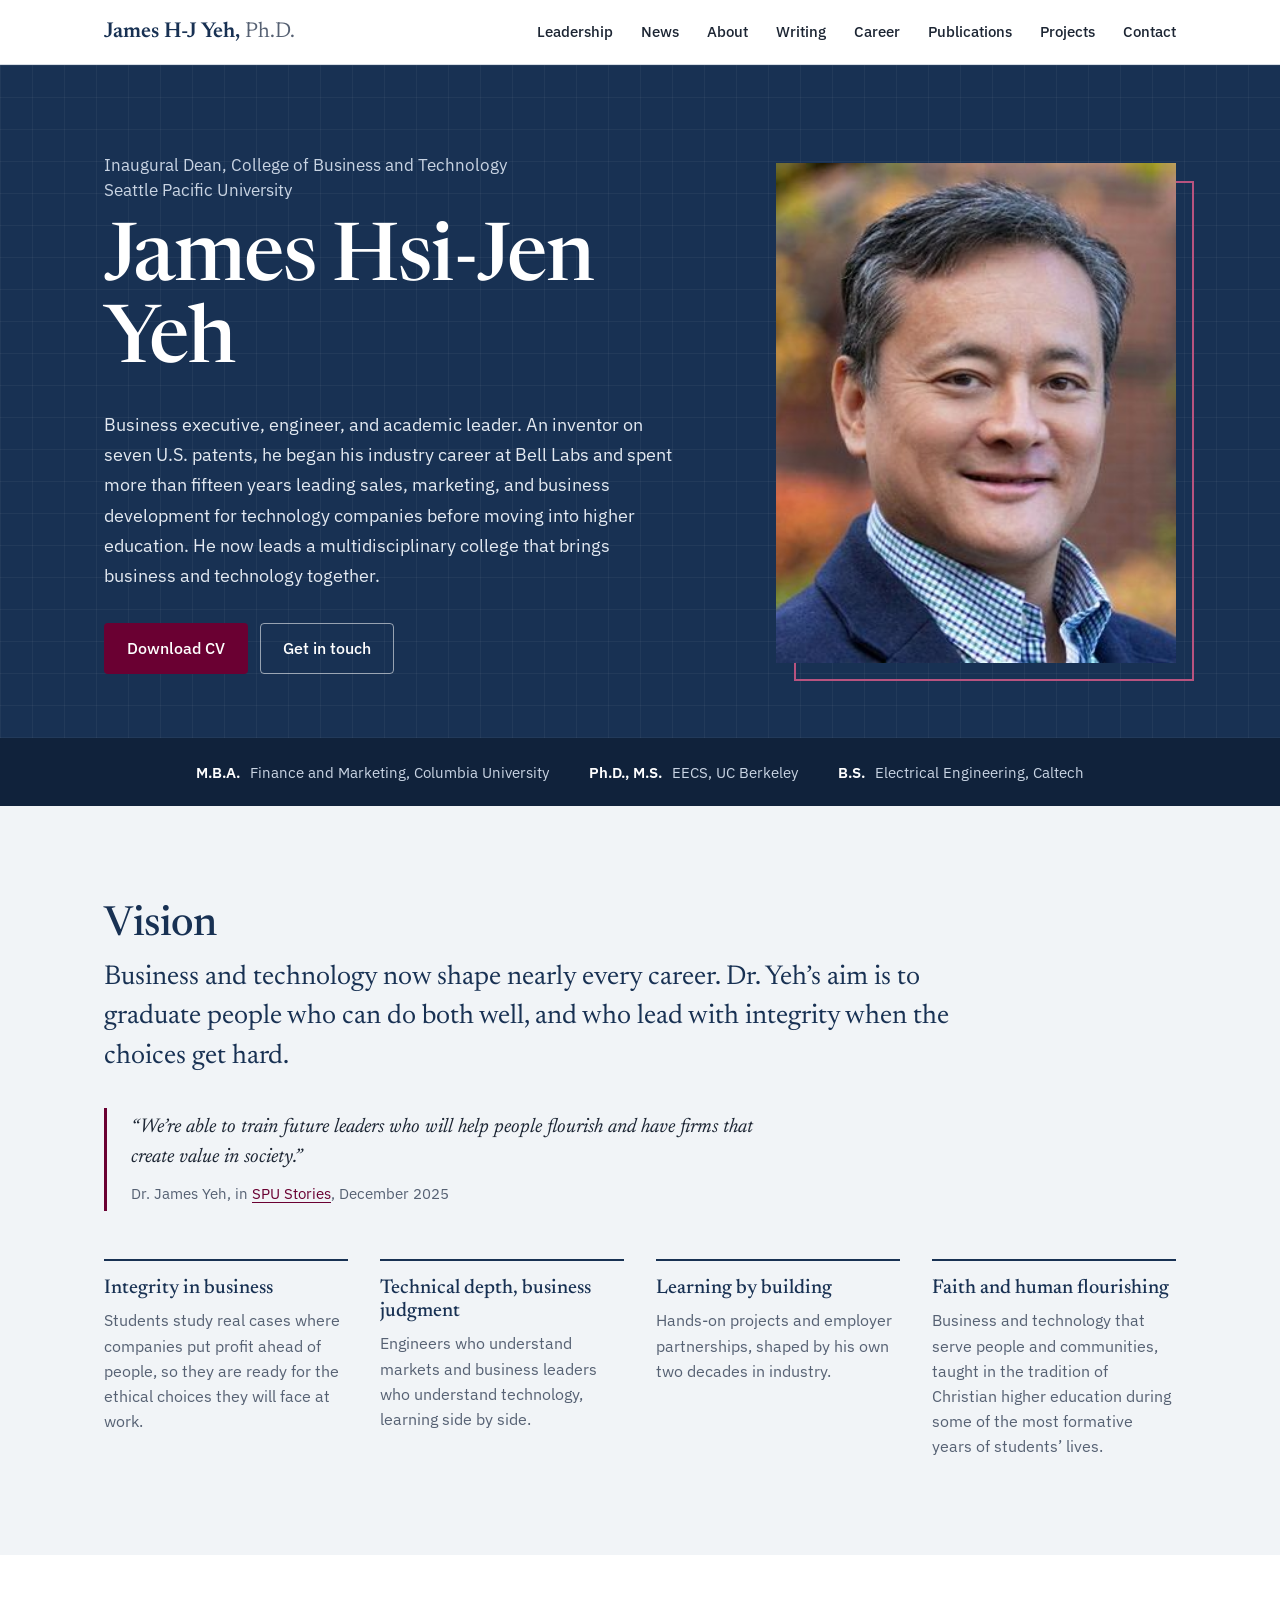
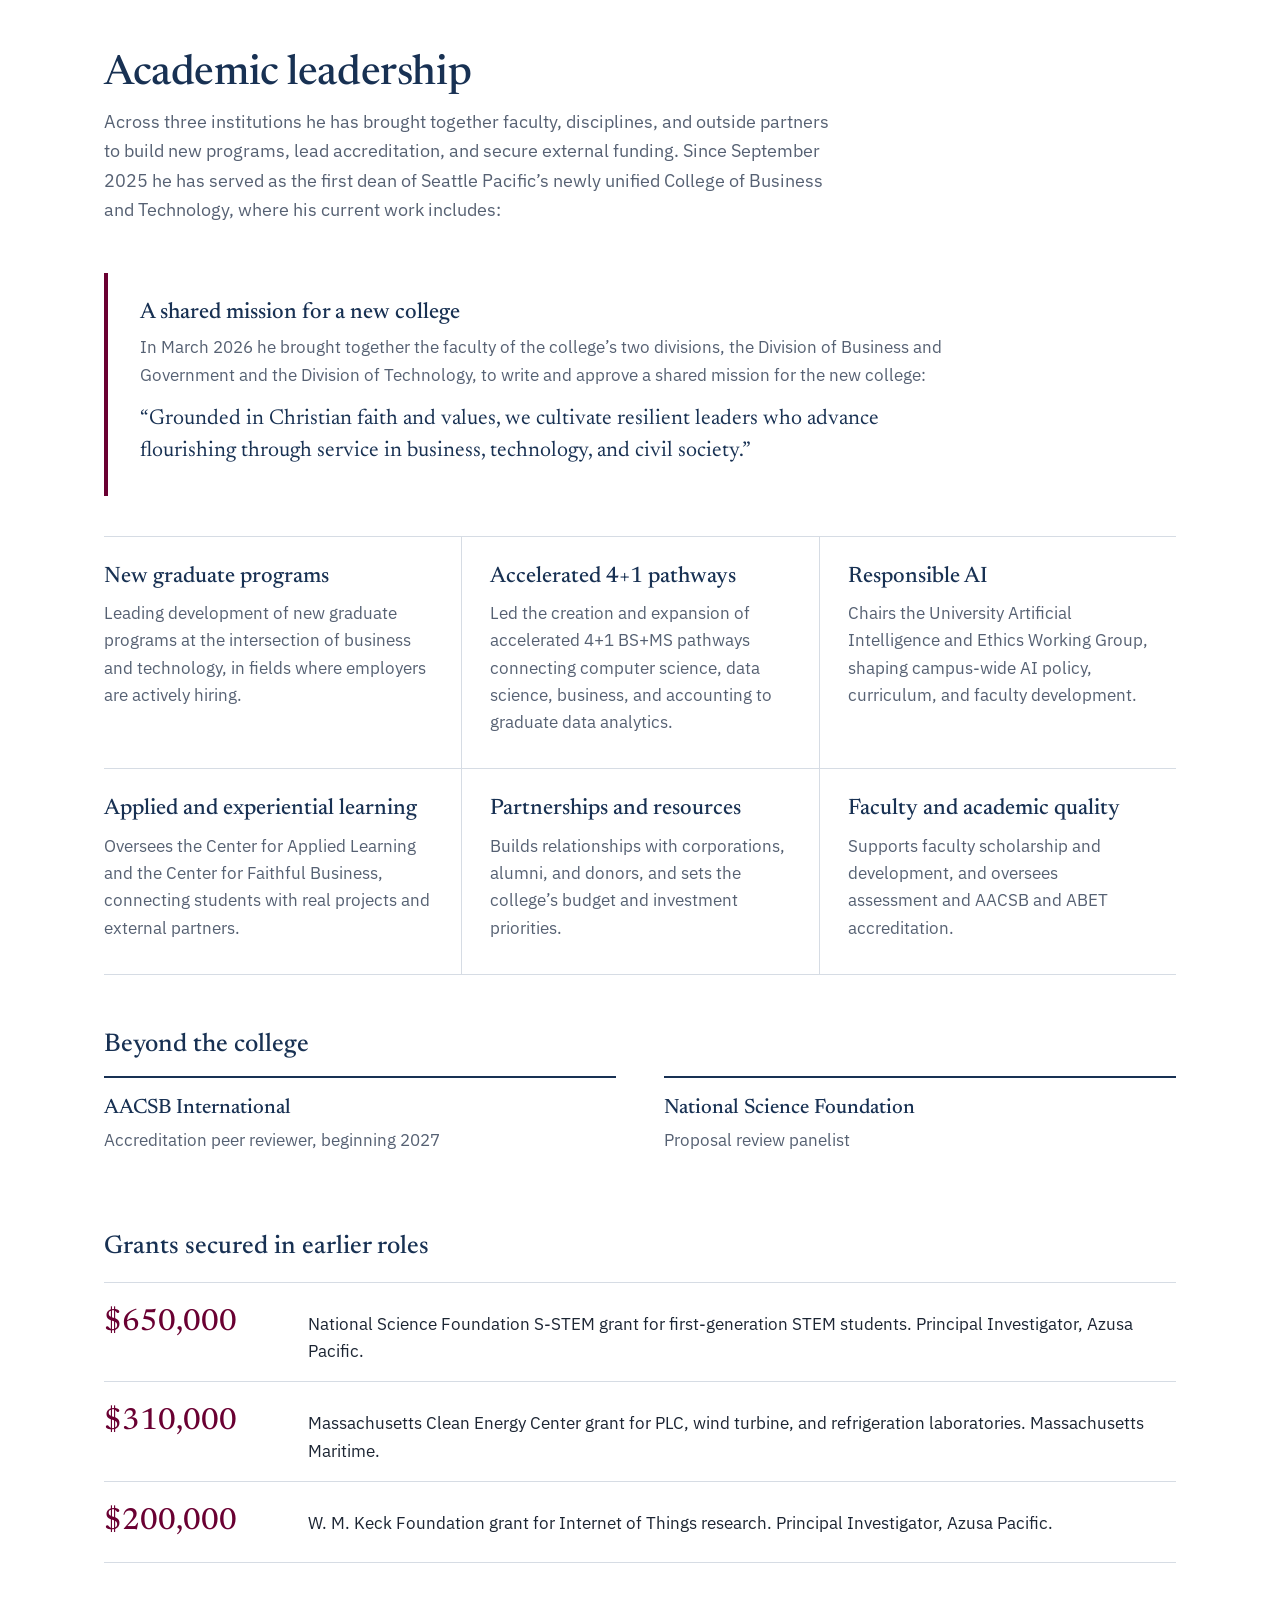
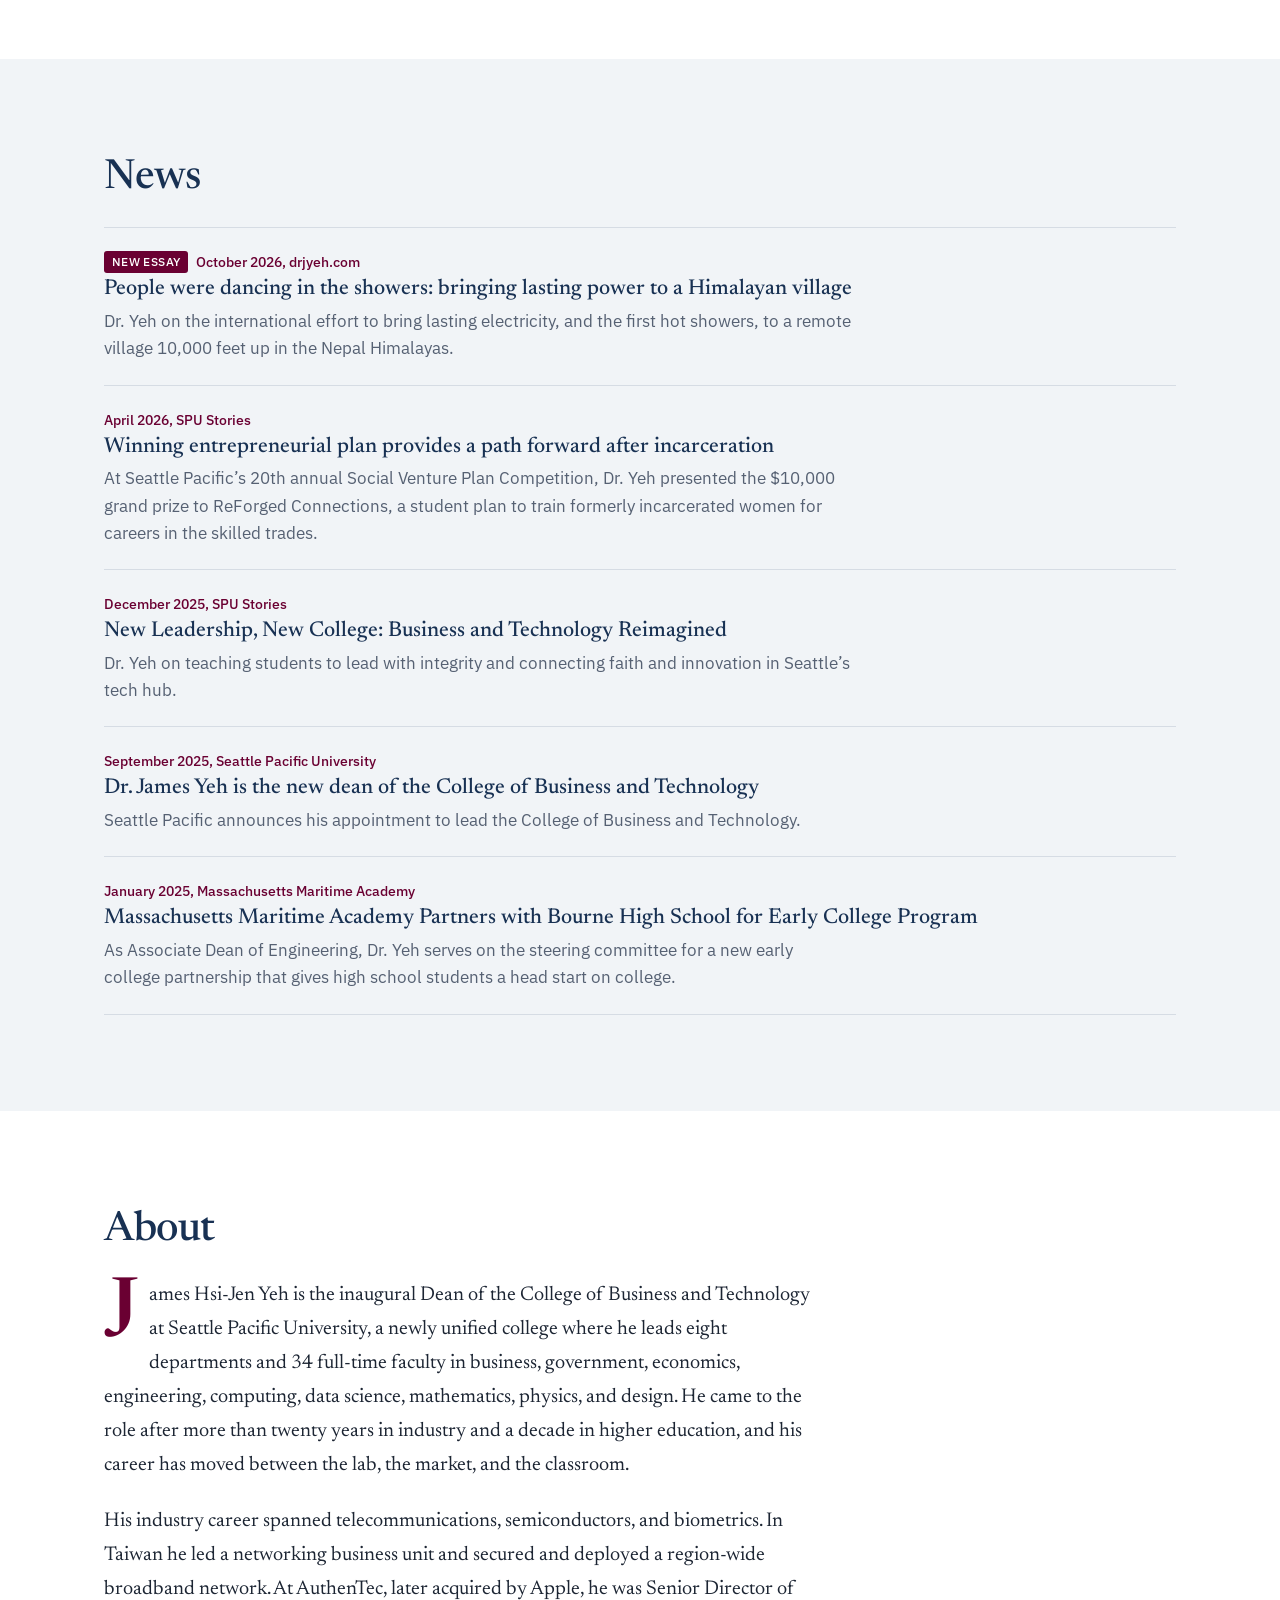
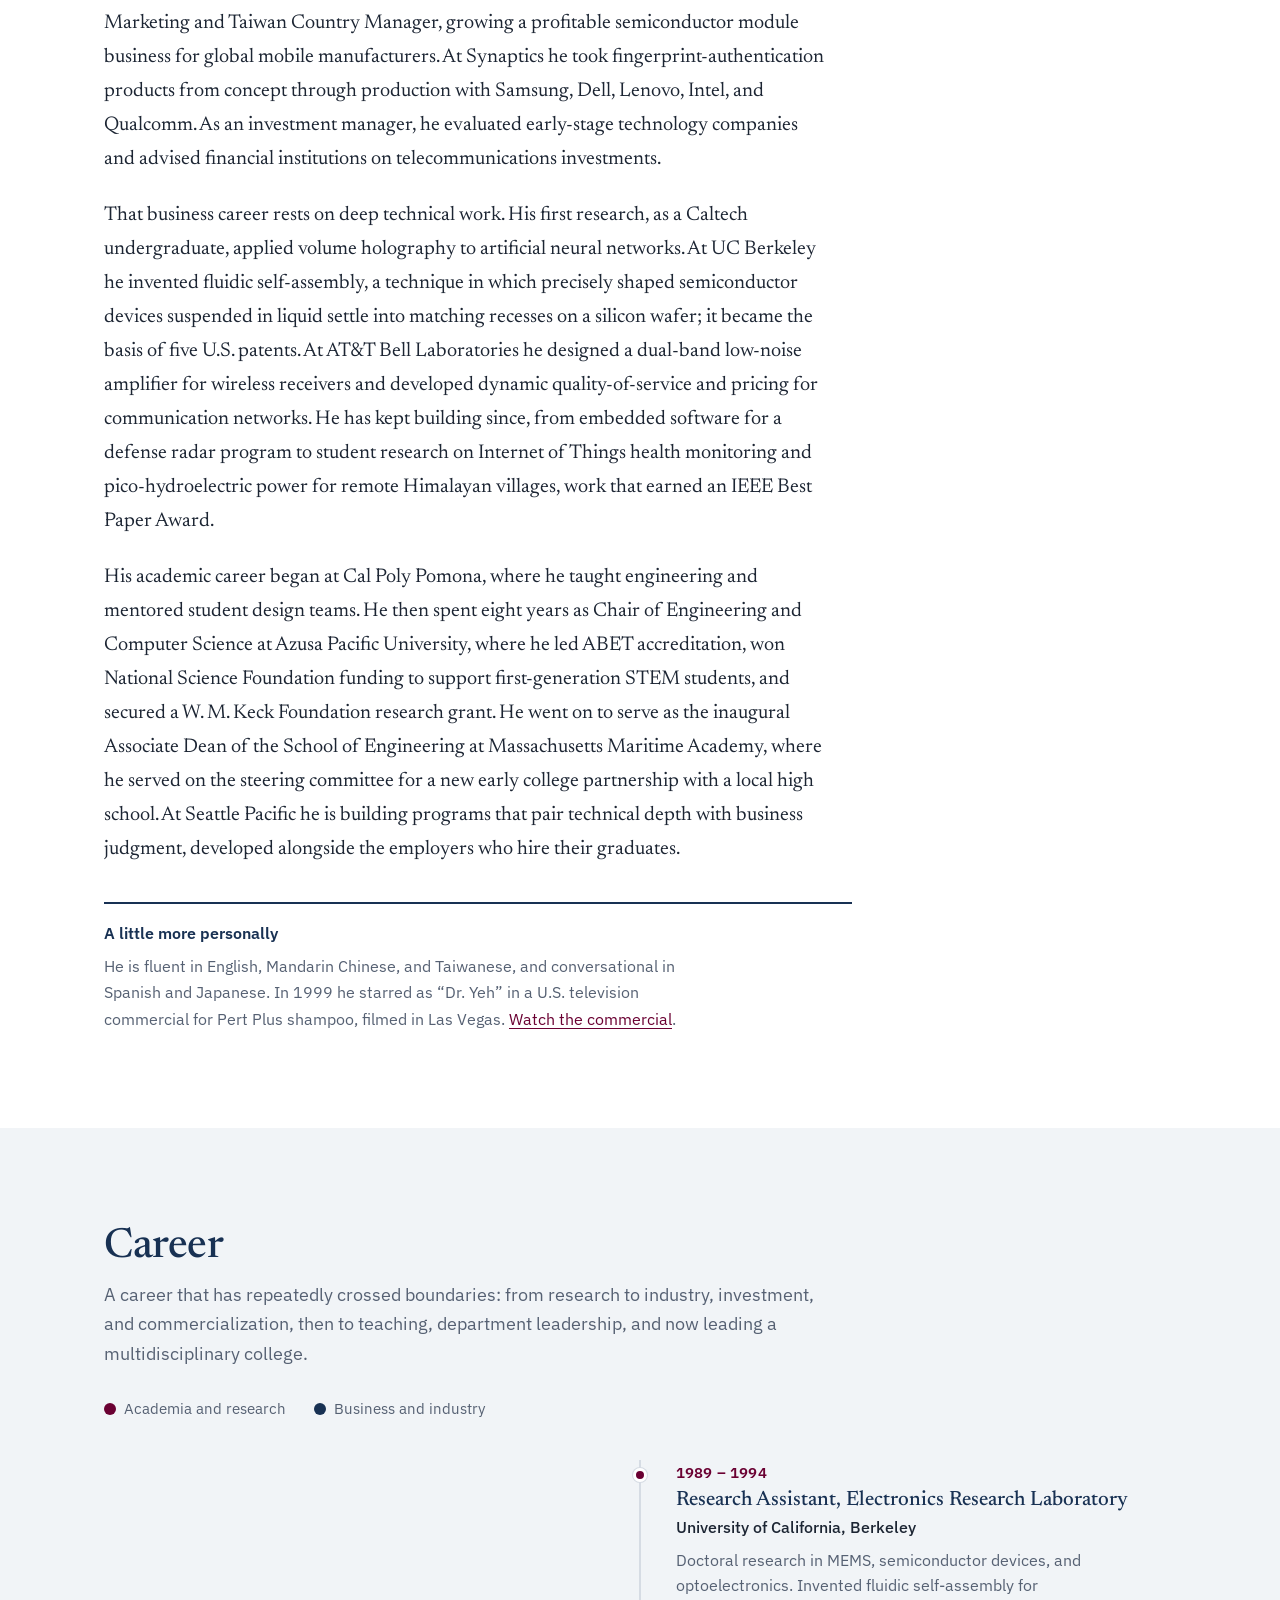
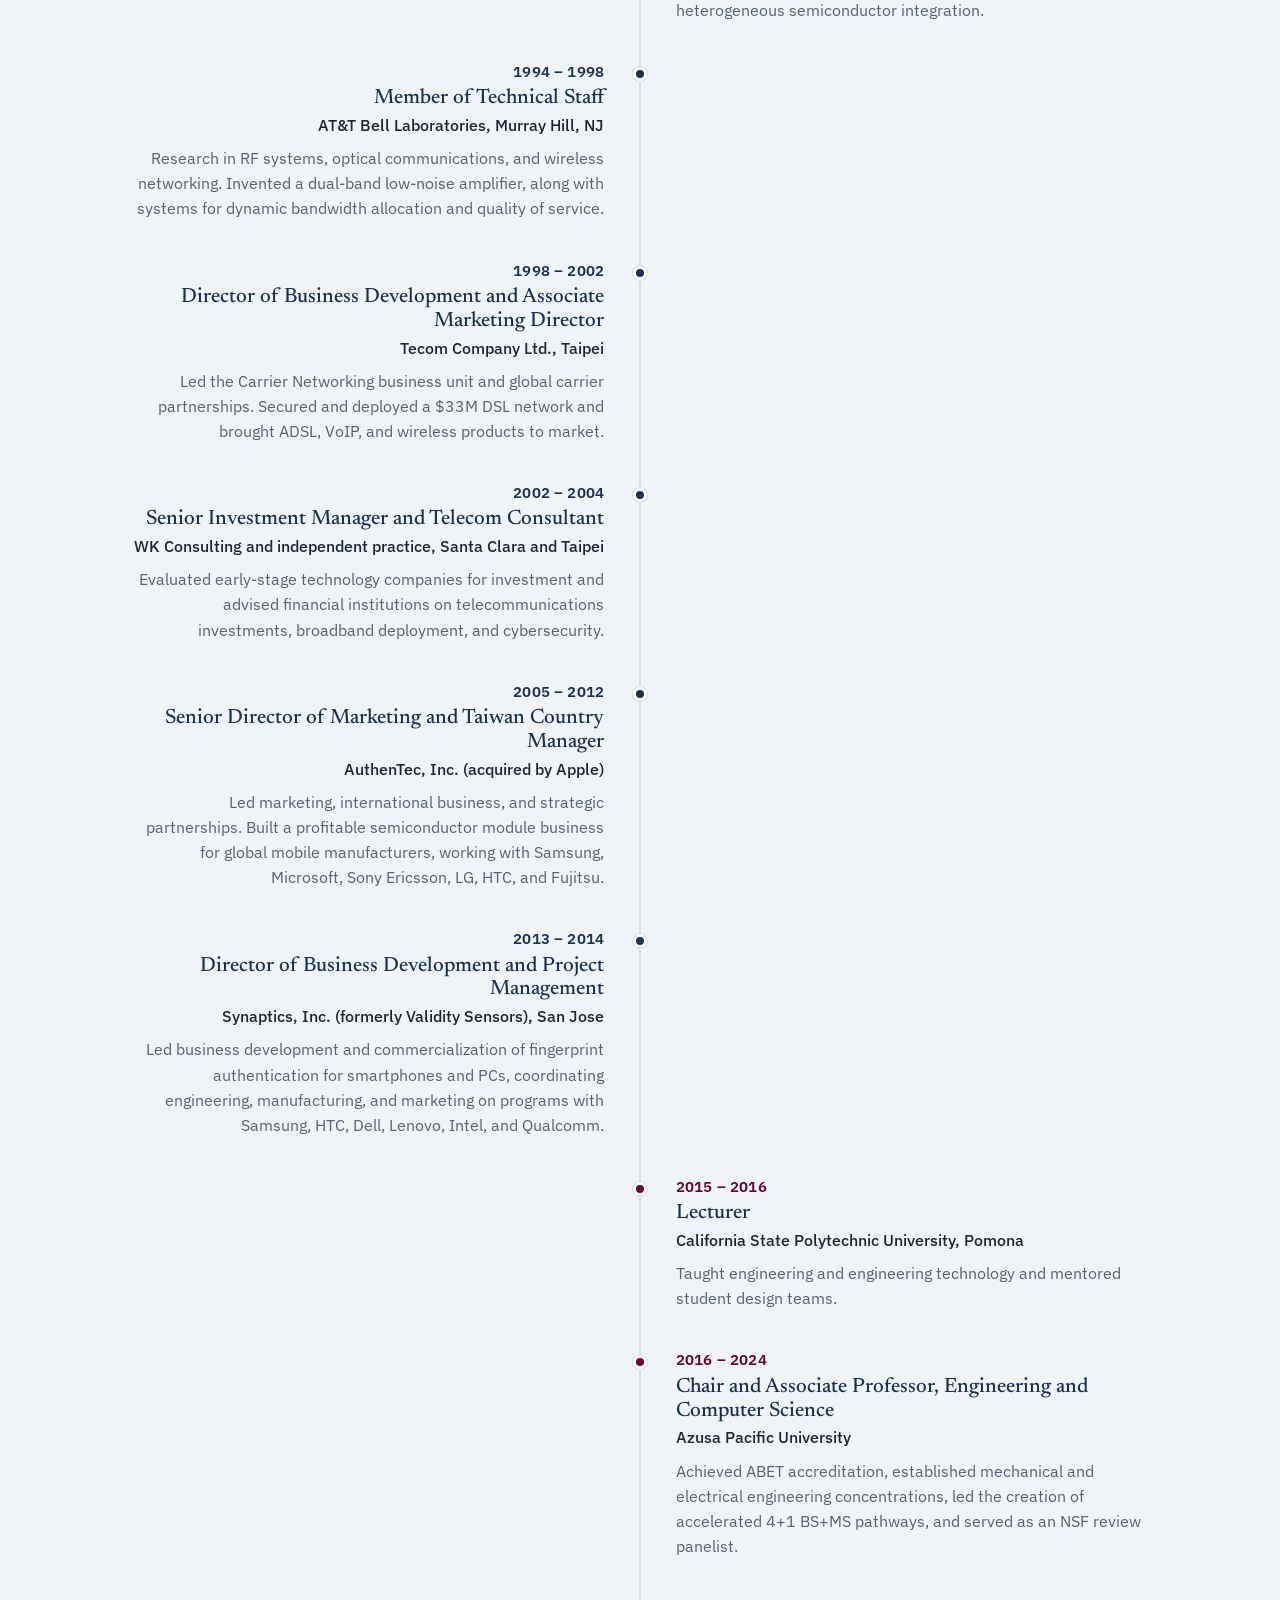
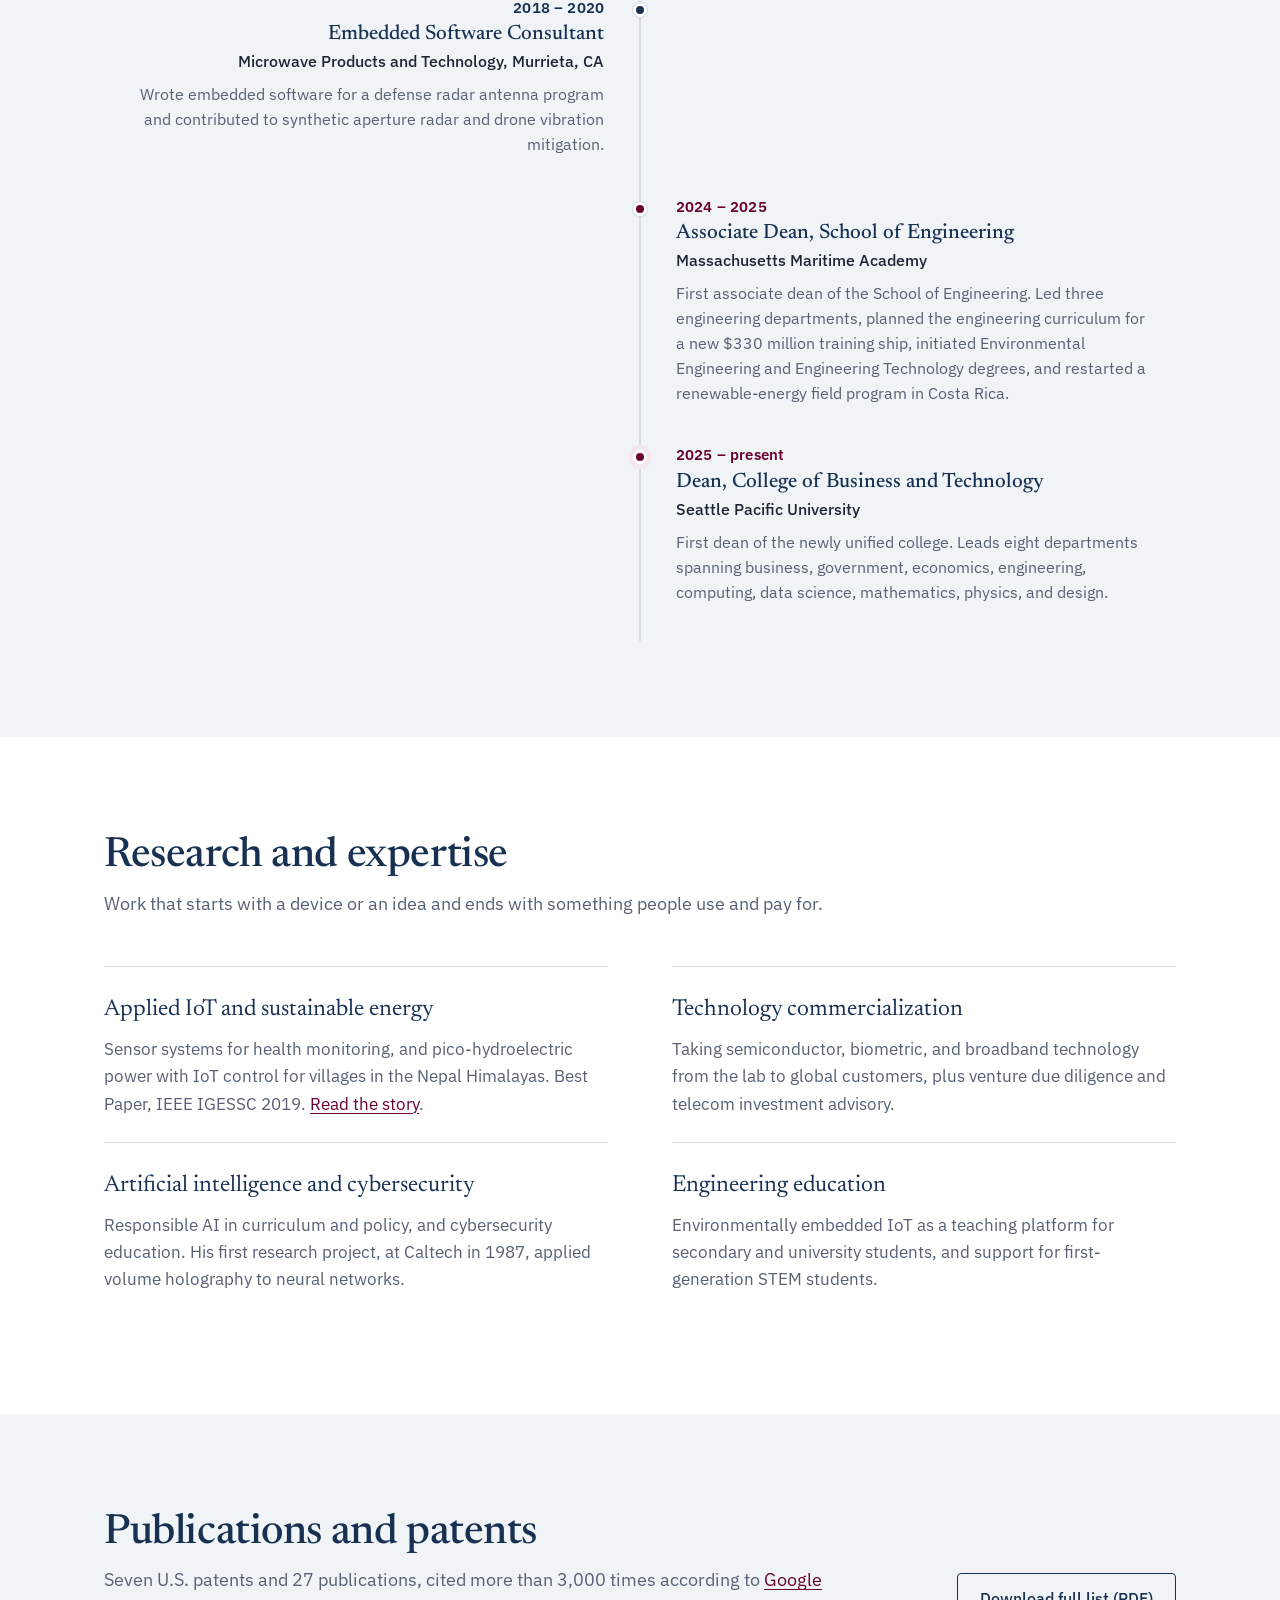
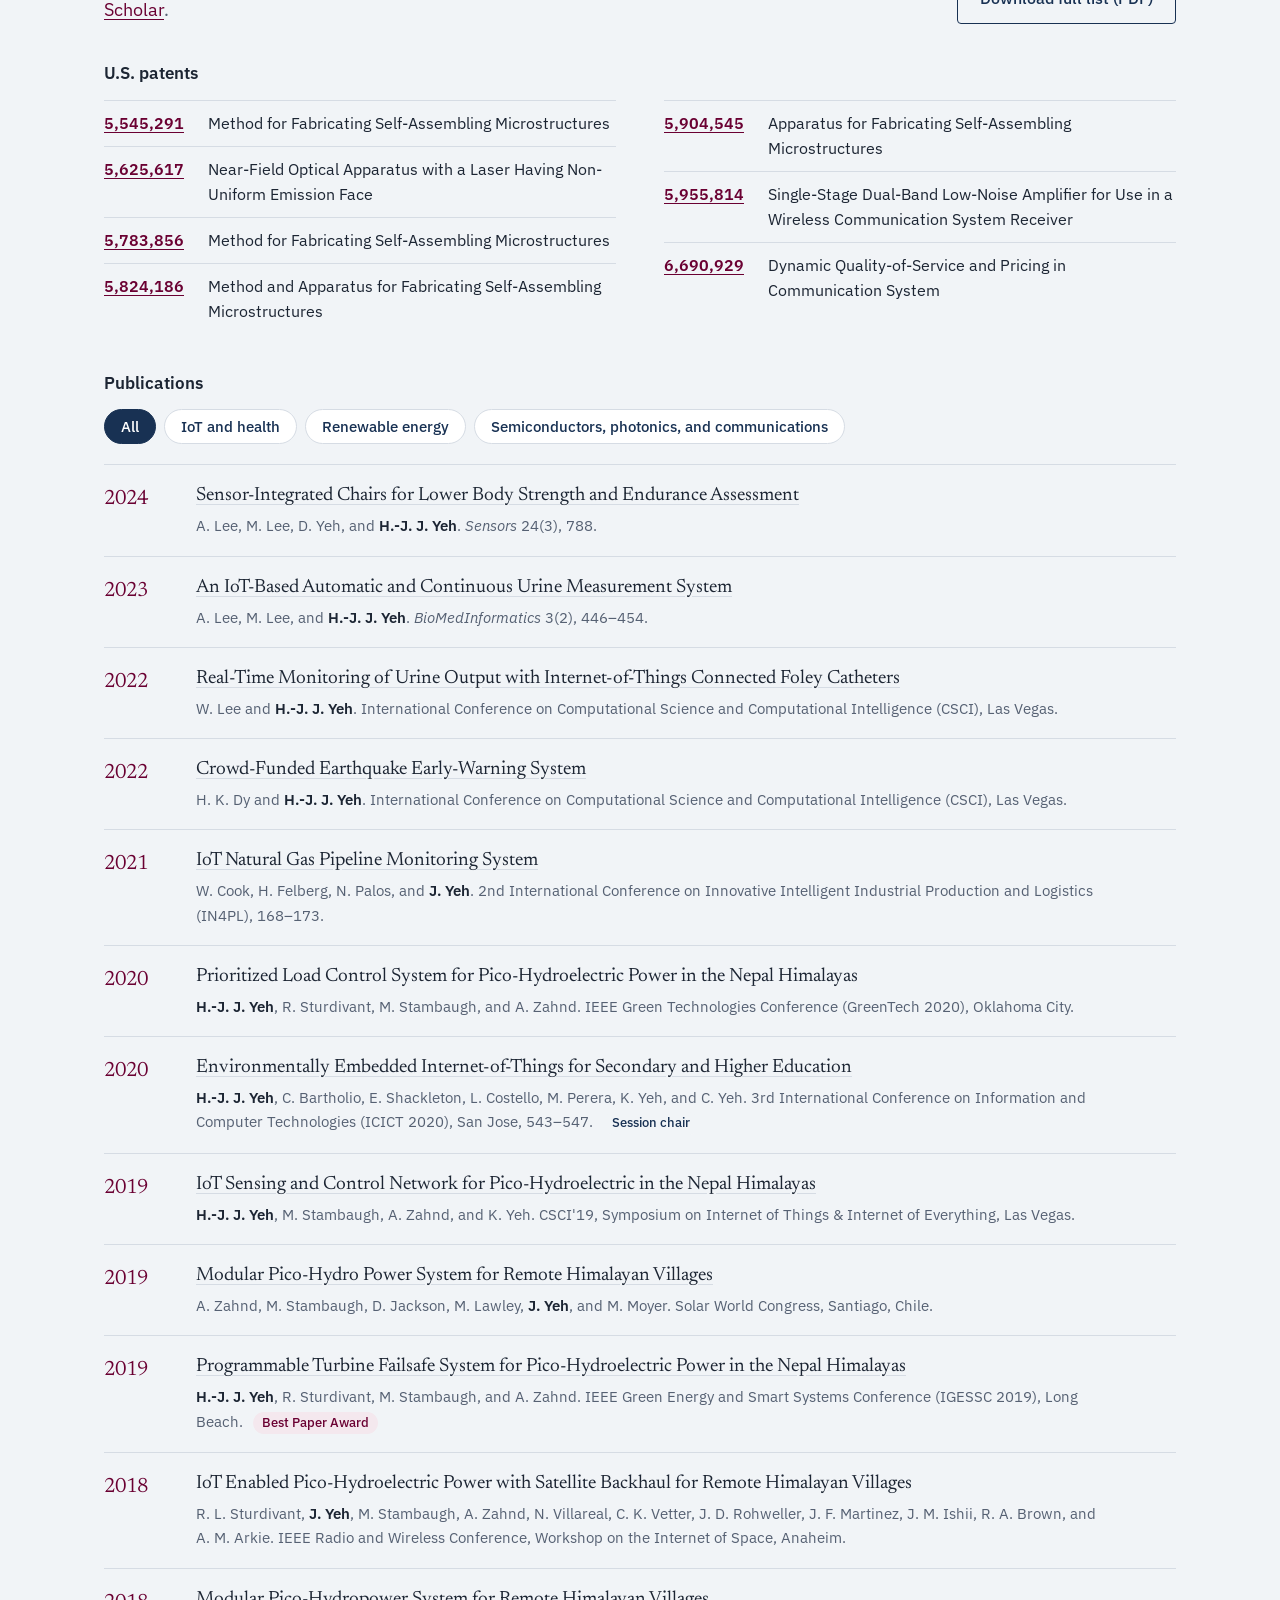
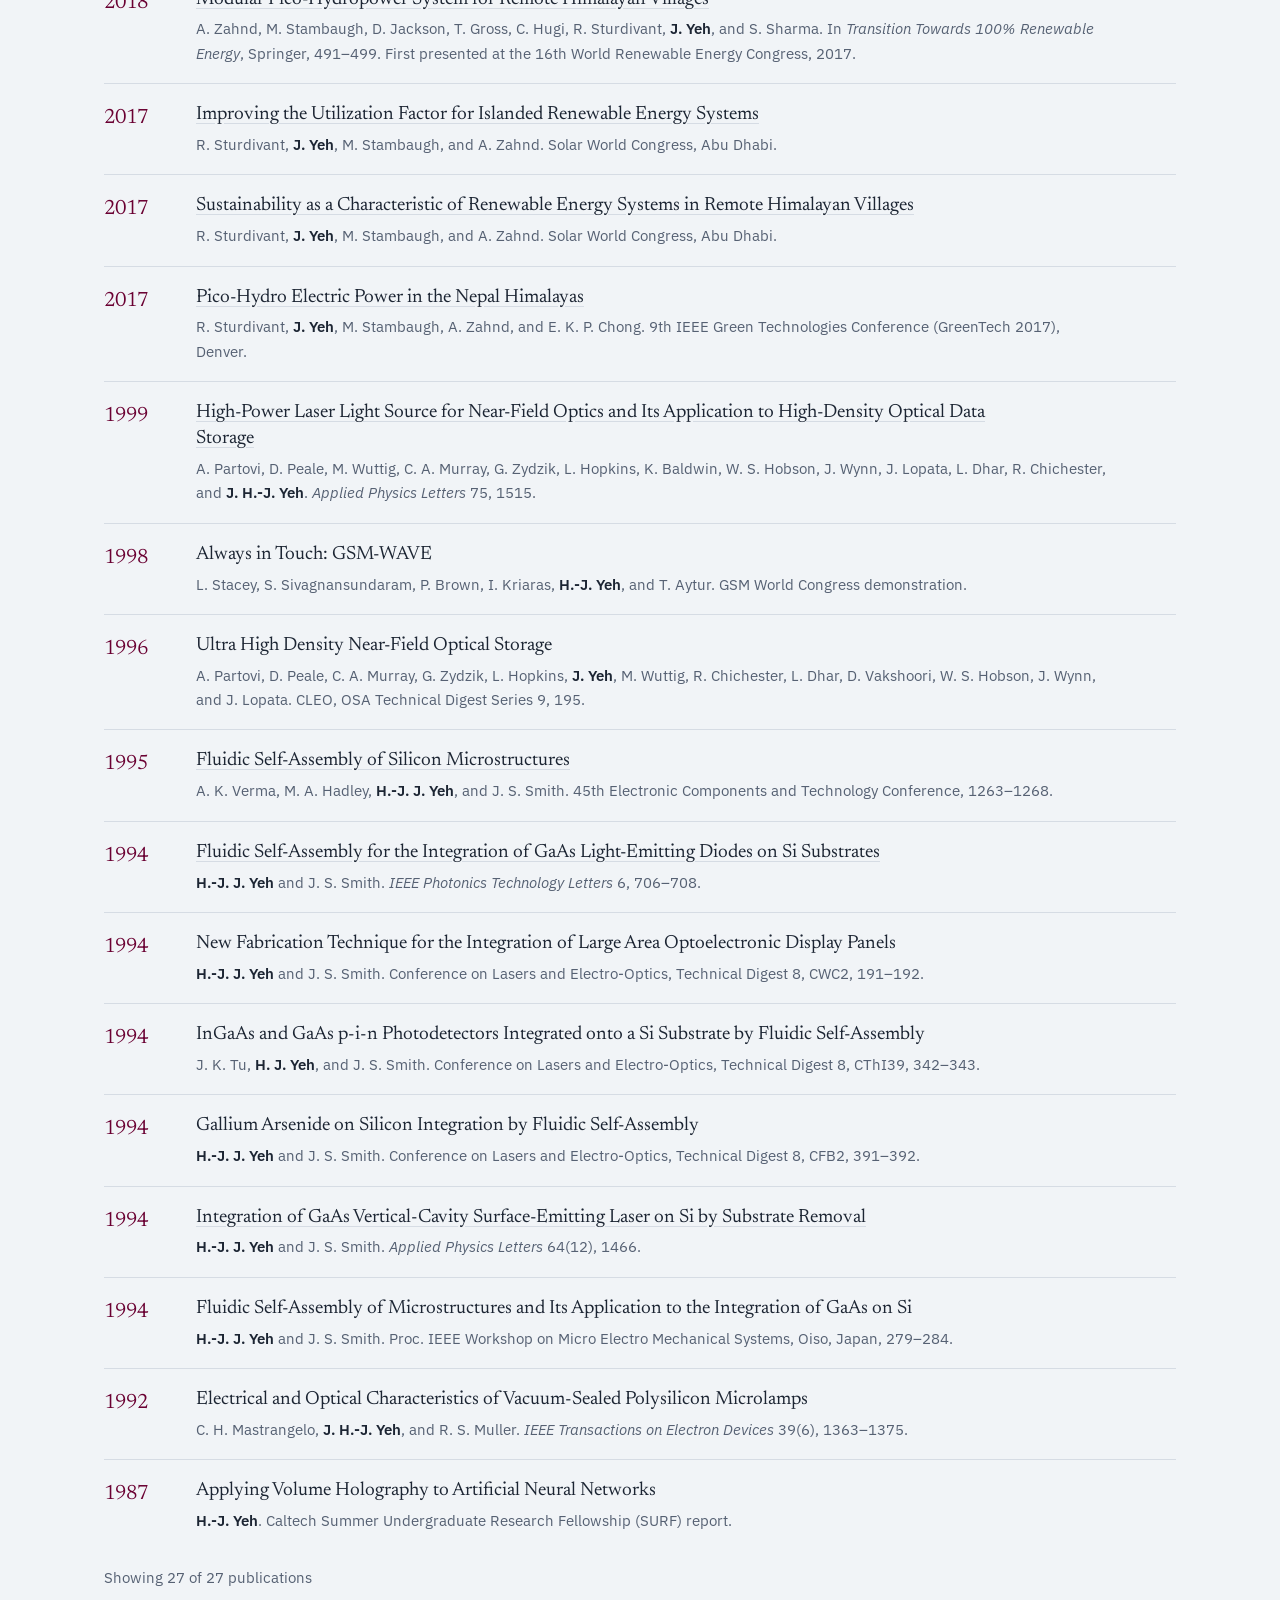
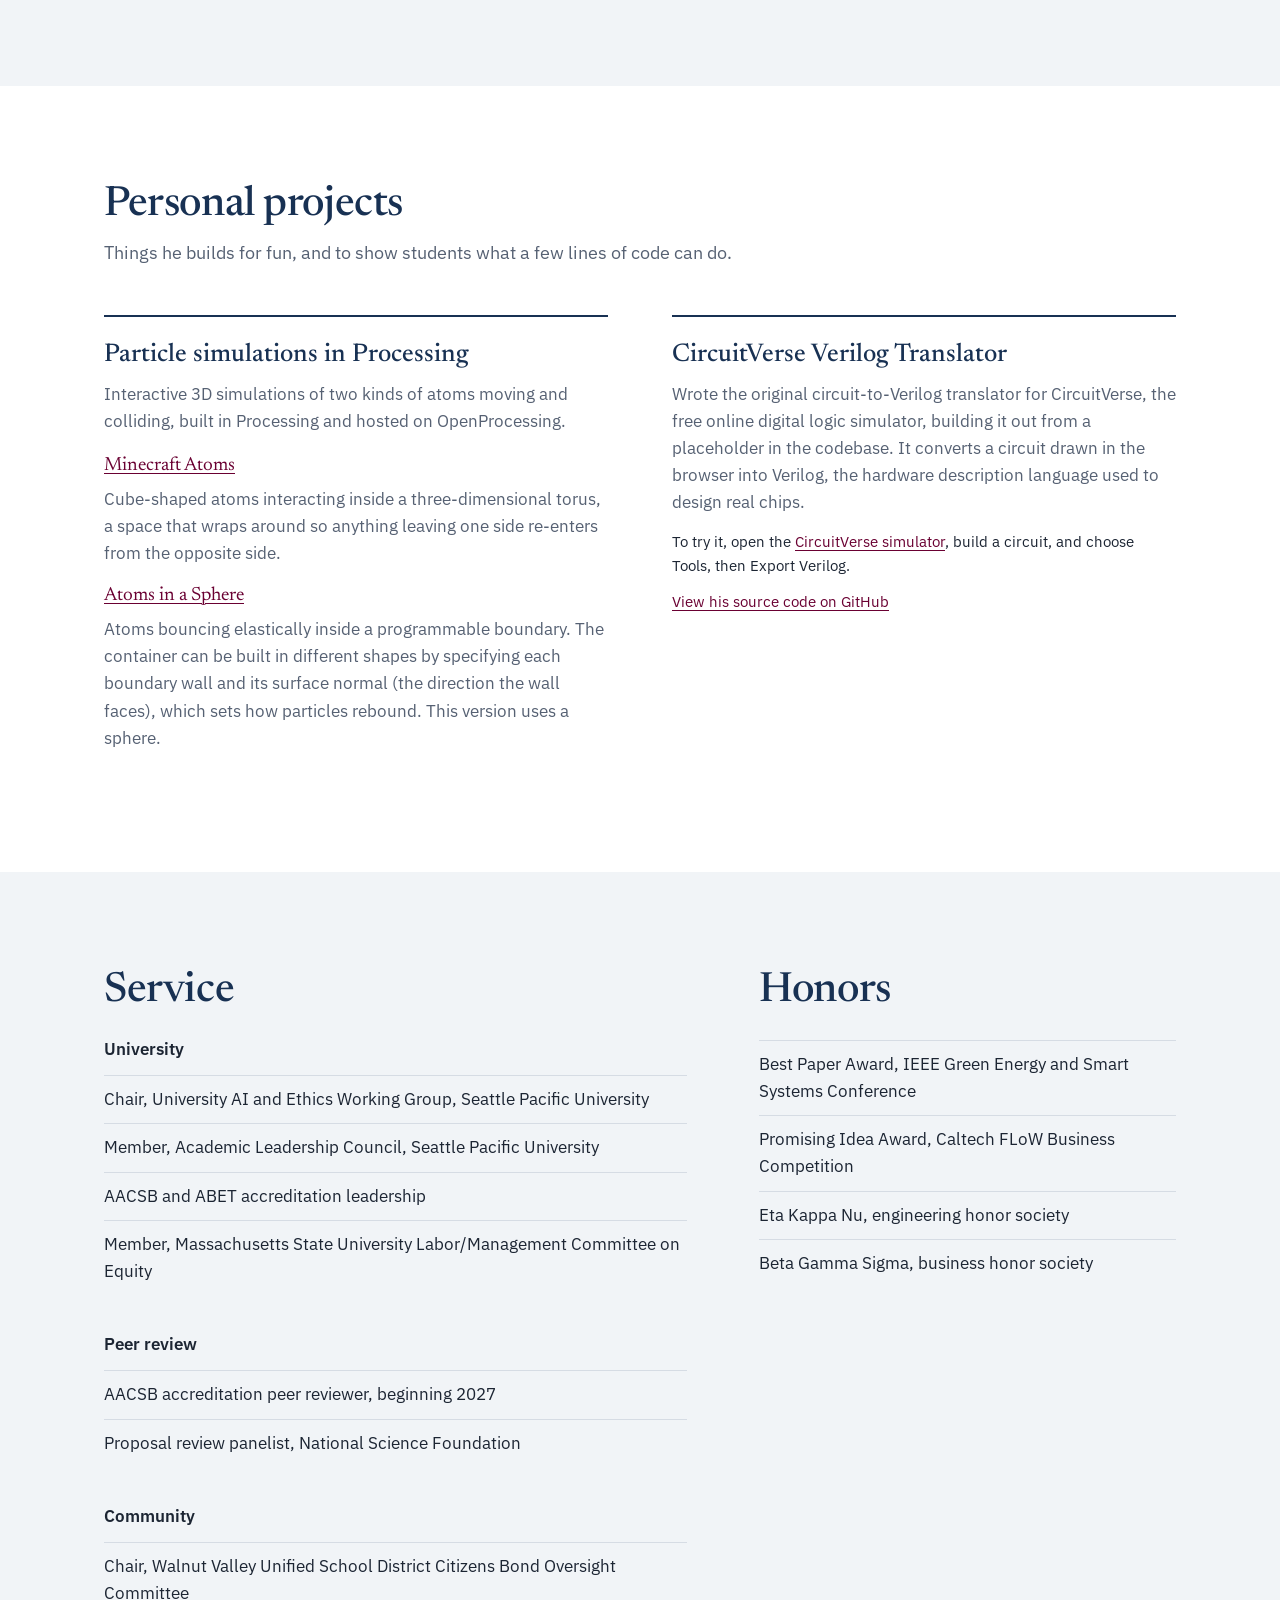
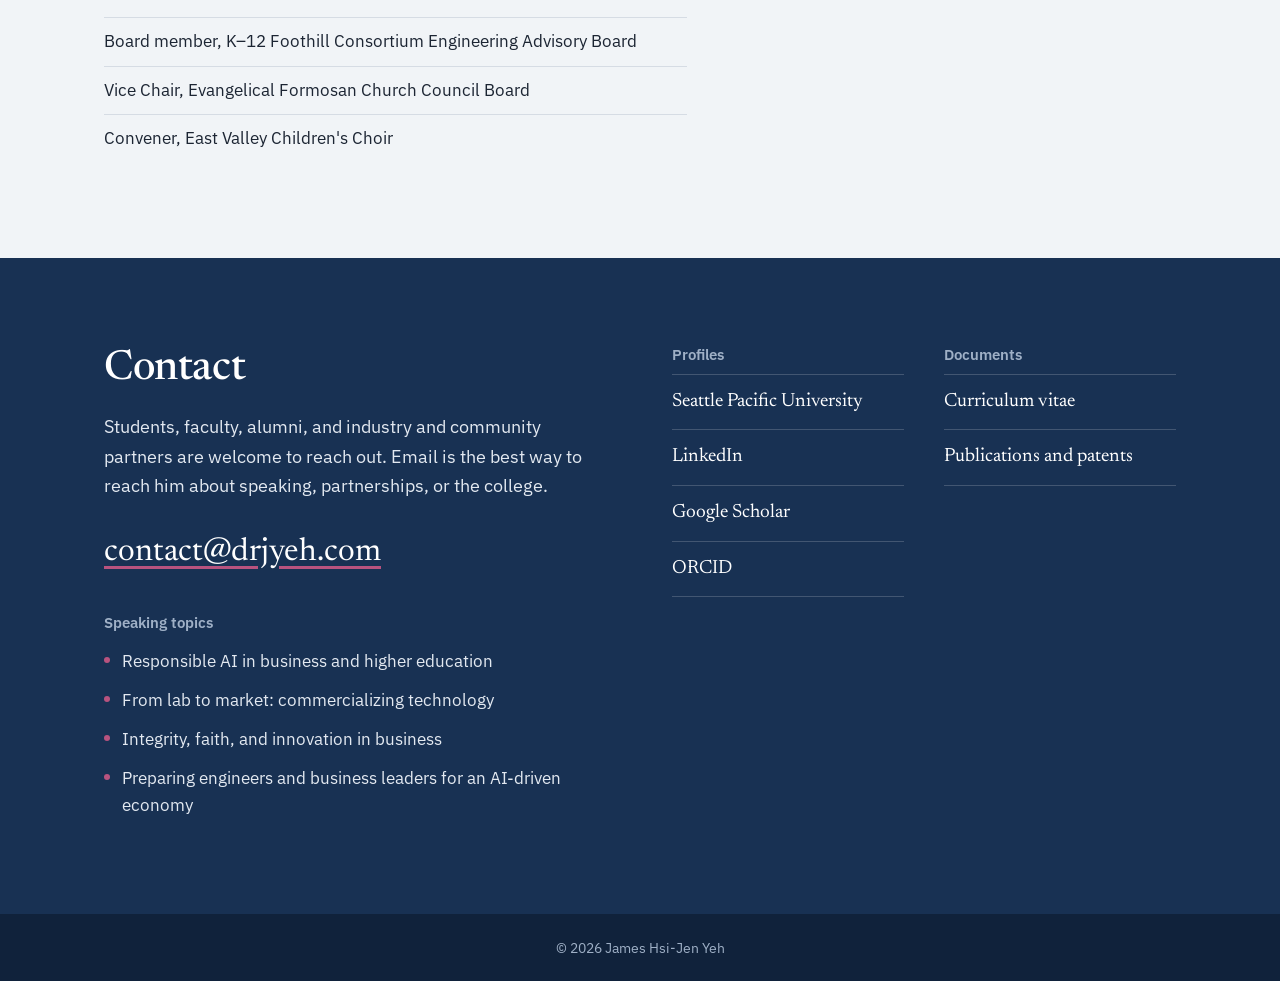
==== commit bc534ece: "Add Writing section with Himalayan village power essay (site v8)" ====
--- a/index.html
+++ b/index.html
@@ -18,33 +18,73 @@
   <link rel="preconnect" href="https://fonts.googleapis.com">
   <link rel="preconnect" href="https://fonts.gstatic.com" crossorigin>
   <link href="https://fonts.googleapis.com/css2?family=IBM+Plex+Sans:wght@400;500;600&family=Newsreader:opsz,wght@6..72,400;6..72,500;6..72,600&display=swap" rel="stylesheet">
+  <link rel="preload" as="image" href="assets/headshot-800.jpg" imagesrcset="assets/headshot-400.jpg 400w, assets/headshot-800.jpg 800w" imagesizes="(max-width: 760px) 260px, 400px" fetchpriority="high">
   <link rel="stylesheet" href="style.css">
 
   <script type="application/ld+json">
   {
     "@context": "https://schema.org",
-    "@type": "Person",
-    "name": "James Hsi-Jen Yeh",
-    "alternateName": ["James Yeh", "Dr. James Yeh", "Hsi-Jen James Yeh", "James H-J Yeh", "H.-J. J. Yeh"],
-    "honorificPrefix": "Dr.",
-    "jobTitle": "Inaugural Dean, College of Business and Technology",
-    "knowsAbout": ["Academic leadership", "Business and technology education", "Engineering education", "Responsible AI", "Technology commercialization", "Internet of Things", "Semiconductors", "Wireless communications", "AACSB accreditation", "ABET accreditation"],
-    "worksFor": { "@type": "CollegeOrUniversity", "name": "Seattle Pacific University" },
-    "alumniOf": [
-      { "@type": "CollegeOrUniversity", "name": "California Institute of Technology" },
-      { "@type": "CollegeOrUniversity", "name": "University of California, Berkeley" },
-      { "@type": "CollegeOrUniversity", "name": "Columbia University" }
-    ],
+    "@type": "ProfilePage",
+    "@id": "https://drjyeh.com/",
     "url": "https://drjyeh.com/",
-    "image": "https://drjyeh.com/assets/headshot.jpg",
-    "email": "mailto:contact@drjyeh.com",
-    "sameAs": [
-      "https://spu.edu/academics/college-business-technology/faculty-staff/yeh-james1",
-      "https://www.linkedin.com/in/drjyeh",
-      "https://scholar.google.com/citations?user=H1wKb8wAAAAJ",
-      "https://orcid.org/0000-0002-2431-3859",
-      "https://github.com/drjyeh"
-    ]
+    "name": "Dr. James Hsi-Jen Yeh",
+    "dateModified": "2026-10-06",
+    "mainEntity": {
+      "@type": "Person",
+      "@id": "https://drjyeh.com/#person",
+      "name": "James Hsi-Jen Yeh",
+      "alternateName": [
+        "James Yeh",
+        "Dr. James Yeh",
+        "Hsi-Jen James Yeh",
+        "James H-J Yeh",
+        "H.-J. J. Yeh"
+      ],
+      "honorificPrefix": "Dr.",
+      "jobTitle": "Inaugural Dean, College of Business and Technology",
+      "knowsAbout": [
+        "Academic leadership",
+        "Business and technology education",
+        "Engineering education",
+        "Responsible AI",
+        "Technology commercialization",
+        "Internet of Things",
+        "Semiconductors",
+        "Wireless communications",
+        "AACSB accreditation",
+        "ABET accreditation"
+      ],
+      "worksFor": {
+        "@type": "CollegeOrUniversity",
+        "name": "Seattle Pacific University",
+        "url": "https://spu.edu/"
+      },
+      "alumniOf": [
+        {
+          "@type": "CollegeOrUniversity",
+          "name": "California Institute of Technology"
+        },
+        {
+          "@type": "CollegeOrUniversity",
+          "name": "University of California, Berkeley"
+        },
+        {
+          "@type": "CollegeOrUniversity",
+          "name": "Columbia University"
+        }
+      ],
+      "url": "https://drjyeh.com/",
+      "image": "https://drjyeh.com/assets/headshot.jpg",
+      "email": "mailto:contact@drjyeh.com",
+      "sameAs": [
+        "https://spu.edu/academics/college-business-technology/faculty-staff/yeh-james1",
+        "https://www.linkedin.com/in/drjyeh",
+        "https://scholar.google.com/citations?user=H1wKb8wAAAAJ",
+        "https://orcid.org/0000-0002-2431-3859",
+        "https://github.com/drjyeh"
+      ],
+      "description": "Inaugural Dean of the College of Business and Technology at Seattle Pacific University. Academic leader, engineer, and former technology executive whose career spans research at AT&T Bell Laboratories, technology commercialization, and higher education leadership. Inventor on seven U.S. patents."
+    }
   }
   </script>
 </head>
@@ -60,6 +100,7 @@
           <li><a href="#leadership">Leadership</a></li>
           <li><a href="#news">News</a></li>
           <li><a href="#about">About</a></li>
+          <li><a href="writing/index.html">Writing</a></li>
           <li><a href="#career">Career</a></li>
           <li><a href="#publications">Publications</a></li>
           <li><a href="#projects">Projects</a></li>
@@ -78,12 +119,12 @@
           <h1>James Hsi&#8209;Jen Yeh</h1>
           <p class="hero-lede">Business executive, engineer, and academic leader. An inventor on seven U.S. patents, he began his industry career at Bell Labs and spent more than fifteen years leading sales, marketing, and business development for technology companies before moving into higher education. He now leads a multidisciplinary college that brings business and technology together.</p>
           <div class="hero-actions">
-            <a class="btn btn-primary" href="assets/CV.pdf?v=2026-09d">Download CV</a>
+            <a class="btn btn-primary" href="assets/CV.pdf?v=2026-09e">Download CV</a>
             <a class="btn btn-ghost" href="#contact">Get in touch</a>
           </div>
         </div>
         <figure class="hero-photo">
-          <img src="assets/headshot.jpg" alt="Portrait of Dr. James Yeh" width="800" height="800">
+          <img src="assets/headshot-800.jpg" srcset="assets/headshot-400.jpg 400w, assets/headshot-800.jpg 800w" sizes="(max-width: 760px) 260px, 400px" alt="Portrait of Dr. James Yeh" width="800" height="800" fetchpriority="high" decoding="async">
         </figure>
       </div>
       <ul class="credentials" aria-label="Education">
@@ -185,6 +226,11 @@
         <h2>News</h2>
         <ul class="news">
           <li>
+            <p class="news-meta"><span class="tag-new">New essay</span><time datetime="2026-10-06">October 2026</time>, drjyeh.com</p>
+            <h3><a href="writing/himalayan-village-power/index.html">People were dancing in the showers: bringing lasting power to a Himalayan village</a></h3>
+            <p>Dr. Yeh on the international effort to bring lasting electricity, and the first hot showers, to a remote village 10,000 feet up in the Nepal Himalayas.</p>
+          </li>
+          <li>
             <p class="news-meta"><time datetime="2026-04">April 2026</time>, SPU Stories</p>
             <h3><a href="https://stories.spu.edu/articles/winning-social-venture-plan">Winning entrepreneurial plan provides a path forward after incarceration</a></h3>
             <p>At Seattle Pacific&rsquo;s 20th annual Social Venture Plan Competition, Dr. Yeh presented the $10,000 grand prize to ReForged Connections, a student plan to train formerly incarcerated women for careers in the skilled trades.</p>
@@ -318,7 +364,7 @@
         <dl class="areas">
           <div>
             <dt>Applied IoT and sustainable energy</dt>
-            <dd>Sensor systems for health monitoring, and pico-hydroelectric power with IoT control for villages in the Nepal Himalayas. Best Paper, IEEE IGESSC 2019.</dd>
+            <dd>Sensor systems for health monitoring, and pico-hydroelectric power with IoT control for villages in the Nepal Himalayas. Best Paper, IEEE IGESSC 2019. <a href="writing/himalayan-village-power/index.html">Read the story</a>.</dd>
           </div>
           <div>
             <dt>Technology commercialization</dt>
@@ -491,7 +537,7 @@
           <div>
             <h3>Documents</h3>
             <ul class="contact-links">
-              <li><a href="assets/CV.pdf?v=2026-09d">Curriculum vitae</a></li>
+              <li><a href="assets/CV.pdf?v=2026-09e">Curriculum vitae</a></li>
               <li><a href="assets/publications.pdf">Publications and patents</a></li>
             </ul>
           </div>
--- a/style.css
+++ b/style.css
@@ -470,3 +470,76 @@
 .mission p { margin: 0 0 14px; color: var(--muted); }
 .mission blockquote { margin: 0; font-family: var(--serif); font-size: 1.35rem; line-height: 1.5; color: var(--navy); }
 @media (max-width: 760px) { .mission { padding: 20px; } .mission blockquote { font-size: 1.15rem; } }
+
+/* ---------- Writing ---------- */
+nav a[aria-current="page"] { color: var(--maroon); border-bottom-color: var(--maroon); }
+.page-title { font-size: clamp(2.3rem, 4vw, 3rem); letter-spacing: -0.01em; margin-bottom: 0.5rem; }
+.post-list { list-style: none; margin: 0; padding: 0; }
+.post-list li { padding: 26px 0; border-top: 1px solid var(--line); }
+.post-list li:last-child { border-bottom: 1px solid var(--line); }
+.post-list h2 { font-size: clamp(1.5rem, 2.6vw, 1.9rem); margin: 0 0 8px; }
+.post-list h2 a { color: var(--navy); text-decoration: none; }
+.post-list h2 a:hover { color: var(--maroon); text-decoration: underline; }
+.post-list li > p:last-child { margin: 0; color: var(--muted); max-width: 44em; }
+
+.post-wrap { max-width: 720px; margin: 0 auto; padding: 0 24px; }
+.post-head { background: var(--navy); color: #fff; padding: 72px 0 56px; }
+.post-kicker { margin: 0 0 14px; font-size: 0.9rem; font-weight: 500; letter-spacing: .04em; text-transform: uppercase; color: #c9d4e3; }
+.post-kicker a { color: #fff; text-decoration: none; }
+.post-kicker a:hover { color: #f0c6d8; text-decoration: underline; }
+.post-head h1 { color: #fff; font-size: clamp(2.1rem, 5vw, 3.2rem); letter-spacing: -0.015em; line-height: 1.1; margin: 0 0 18px; }
+.post-dek { font-family: var(--serif); font-size: clamp(1.2rem, 2.2vw, 1.4rem); line-height: 1.45; color: #e3e9f1; margin: 0 0 22px; }
+.post-byline { margin: 0; font-size: 0.95rem; color: #c9d4e3; }
+.post-byline a { color: #fff; }
+
+.post-body { padding-top: 48px; padding-bottom: 80px; font-size: 1.125rem; line-height: 1.75; }
+.post-body > p { margin: 0 0 1.25em; }
+.post-body h2 { font-size: clamp(1.55rem, 3vw, 1.9rem); margin: 2.2em 0 0.7em; }
+
+.post-stats { list-style: none; padding: 0; margin: 2em 0; display: grid; grid-template-columns: repeat(4, 1fr); gap: 12px; }
+.post-stats li { background: var(--mist); border-top: 3px solid var(--maroon); padding: 16px 14px; }
+.post-stats strong { display: block; font-family: var(--serif); font-weight: 500; font-size: 1.8rem; line-height: 1.1; color: var(--navy); }
+.post-stats span { display: block; font-size: 0.9rem; line-height: 1.35; color: var(--muted); margin-top: 4px; }
+
+.post-flow { list-style: none; counter-reset: flow; padding: 0; margin: 1.5em 0 2em; }
+.post-flow li { counter-increment: flow; position: relative; padding: 0 0 18px 56px; }
+.post-flow li::before {
+  content: counter(flow); position: absolute; left: 0; top: 0;
+  width: 36px; height: 36px; border-radius: 50%; background: var(--navy); color: #fff;
+  font: 500 1rem/36px var(--sans); text-align: center;
+}
+.post-flow li:not(:last-child)::after {
+  content: ""; position: absolute; left: 17px; top: 40px; bottom: 4px; width: 2px; background: var(--line);
+}
+.post-flow b { color: var(--navy); }
+
+.post-credits { margin-top: 3em; padding: 28px; background: var(--mist); font-size: 1rem; line-height: 1.6; }
+.post-credits h2 { font-size: 1.35rem; margin: 0 0 12px; }
+.post-credits ul { margin: 12px 0; padding-left: 1.2em; }
+.post-credits li { margin-bottom: 8px; }
+.post-credits p { margin: 0; }
+.post-author { margin-top: 32px; padding-top: 24px; border-top: 1px solid var(--line); font-size: 1rem; color: var(--muted); }
+.post-author p { margin: 0; }
+.post-author strong { color: var(--ink); }
+
+.news .tag-new { display: inline-block; margin-right: 8px; padding: 1px 8px; border-radius: 3px; background: var(--maroon); color: #fff; font-size: 0.78rem; letter-spacing: .03em; text-transform: uppercase; vertical-align: 1px; }
+
+@media (max-width: 760px) {
+  .post-head { padding: 48px 0 40px; }
+  .post-stats { grid-template-columns: 1fr 1fr; }
+  .post-body { font-size: 1.0625rem; }
+  .post-credits { padding: 20px; }
+}
+
+/* Article figures */
+.post-fig { margin: 2em 0; }
+.post-fig img { width: 100%; height: auto; border-radius: 3px; background: var(--mist); }
+.post-fig figcaption { margin-top: 8px; font-size: 0.9rem; line-height: 1.45; color: var(--muted); }
+.post-fig.lead { margin-top: 0; }
+.post-fig.narrow { max-width: 560px; margin-left: auto; margin-right: auto; }
+.post-pair { display: grid; grid-template-columns: 3fr 2fr; gap: 12px; }
+.post-pair img { height: 320px; object-fit: cover; }
+.post-note { color: var(--muted); font-size: 0.97em; }
+.post-quote { margin: 1.6em 0; padding: 4px 0 4px 22px; border-left: 4px solid var(--maroon); font-family: var(--serif); font-size: clamp(1.5rem, 3vw, 1.9rem); line-height: 1.25; color: var(--navy); }
+.post-credit { font-size: 0.85rem; color: var(--muted); margin-top: 12px; }
+@media (max-width: 560px) { .post-pair { grid-template-columns: 1fr; } .post-pair img { height: auto; aspect-ratio: 4 / 3; } }
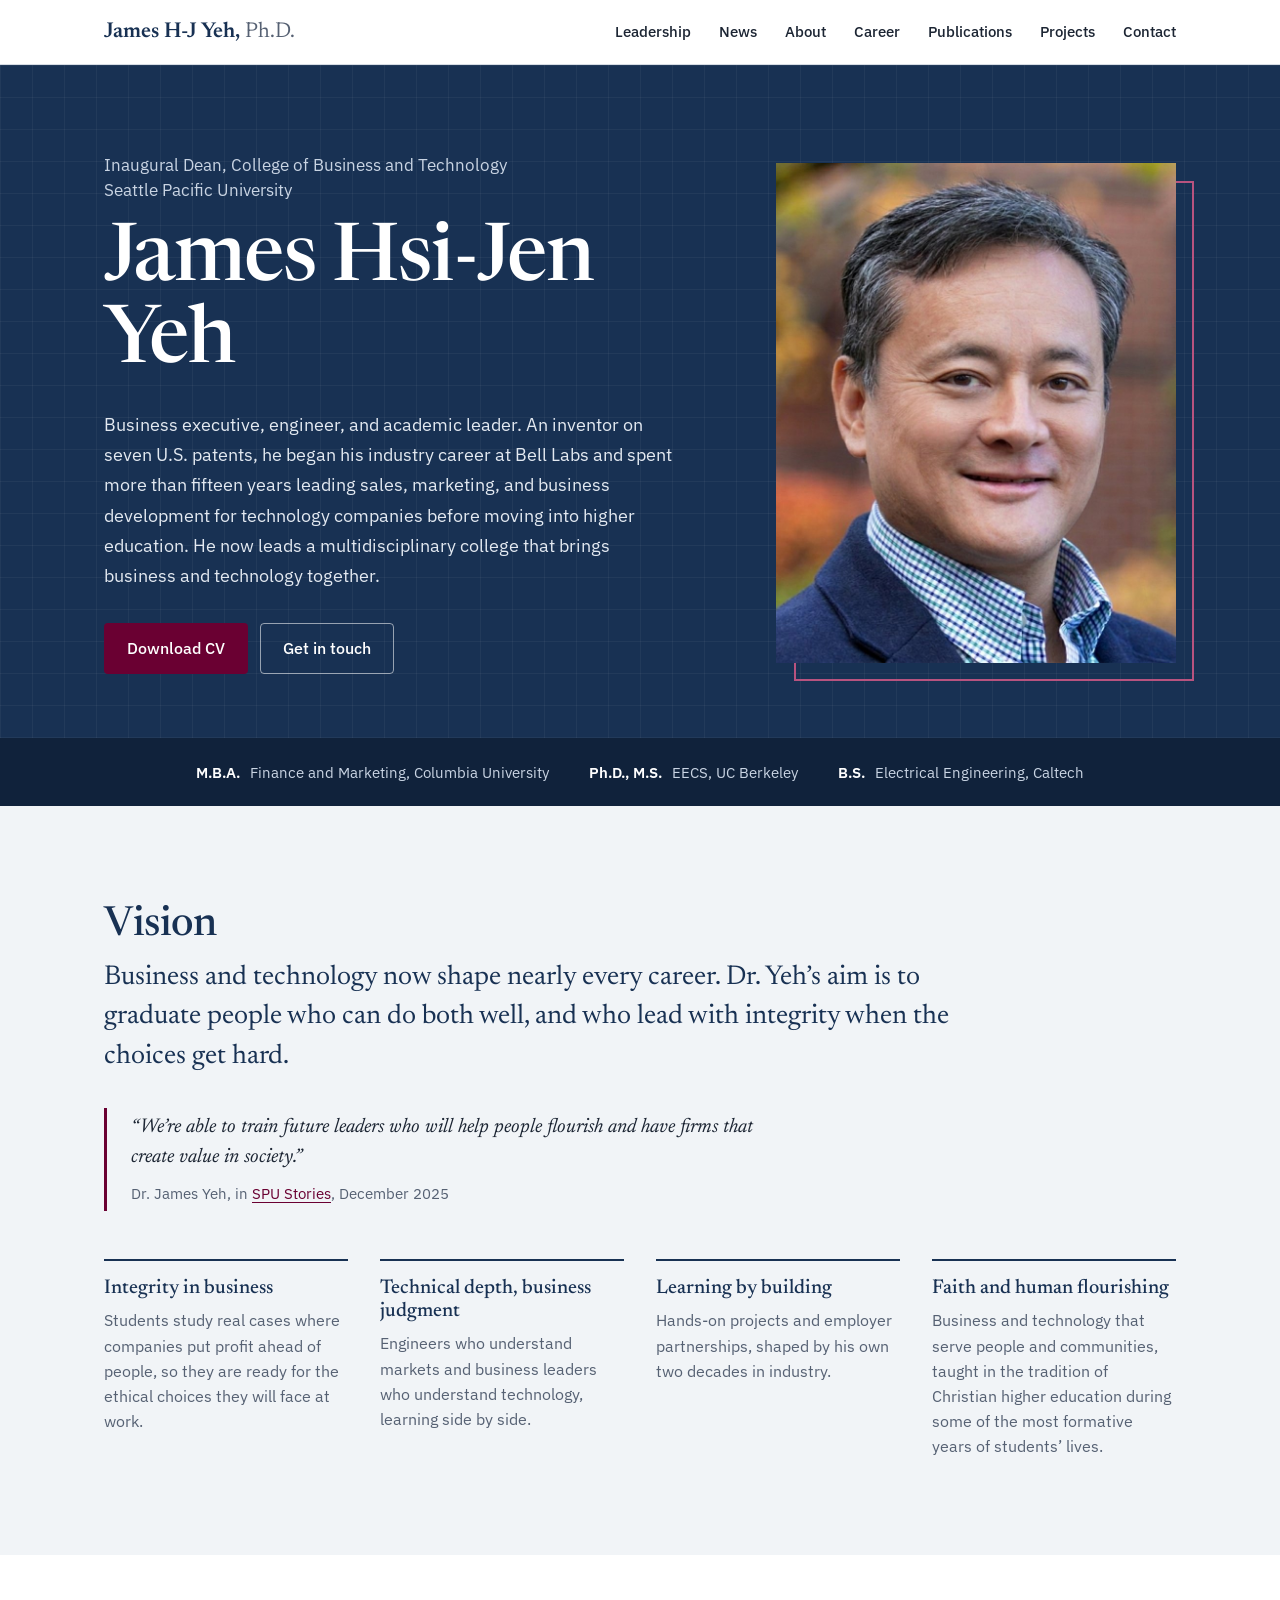
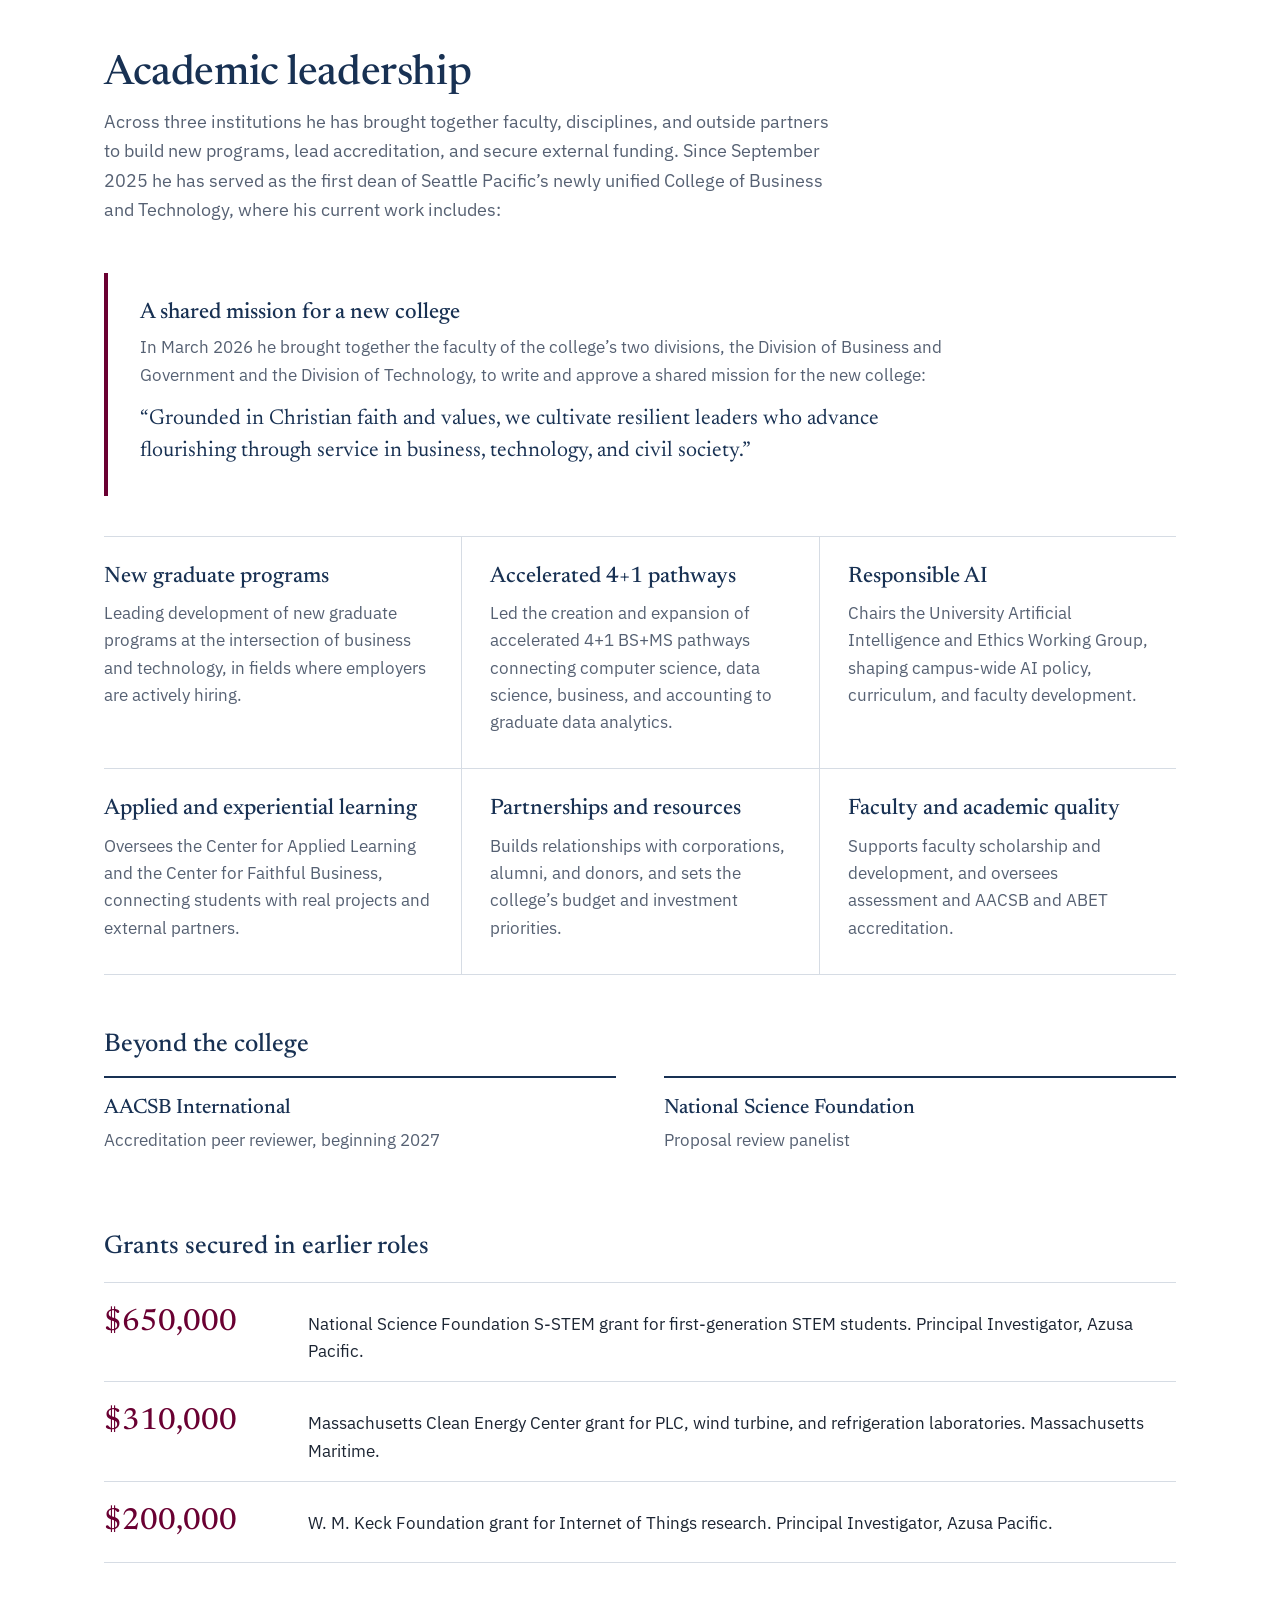
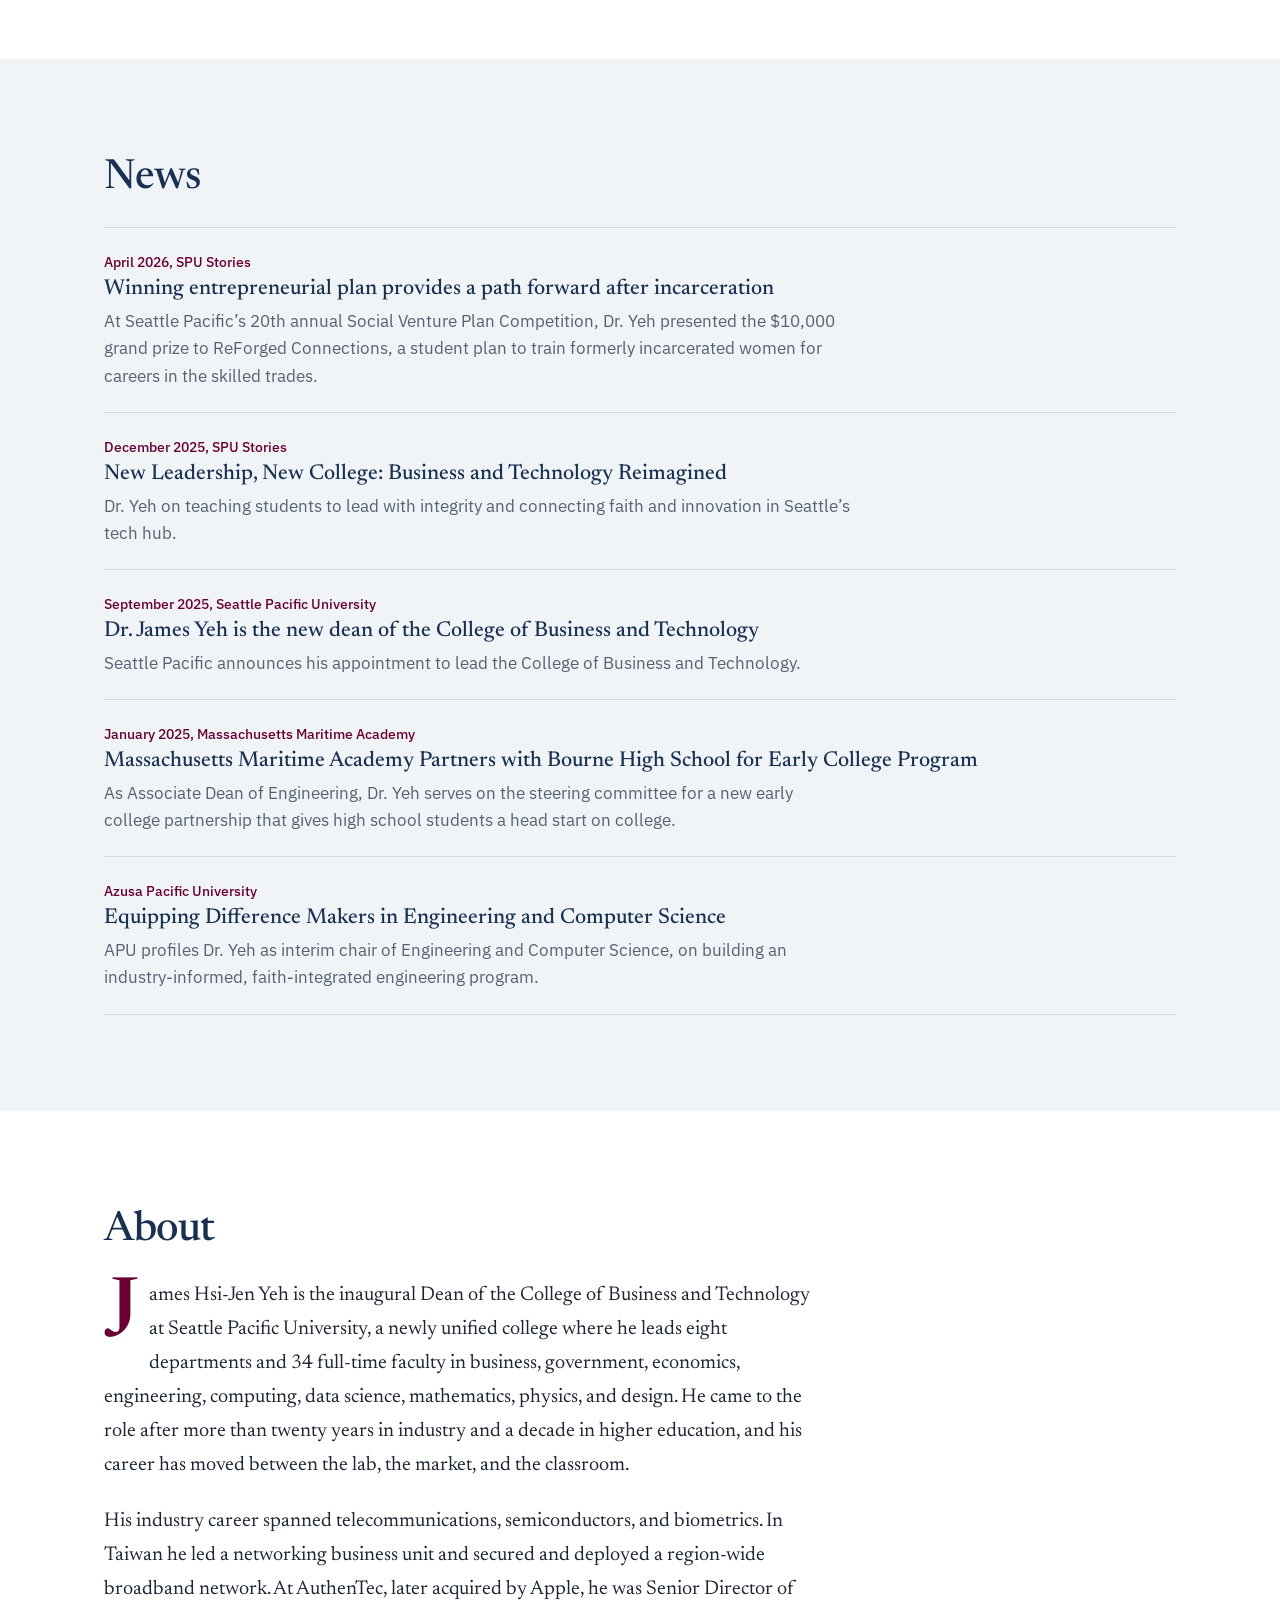
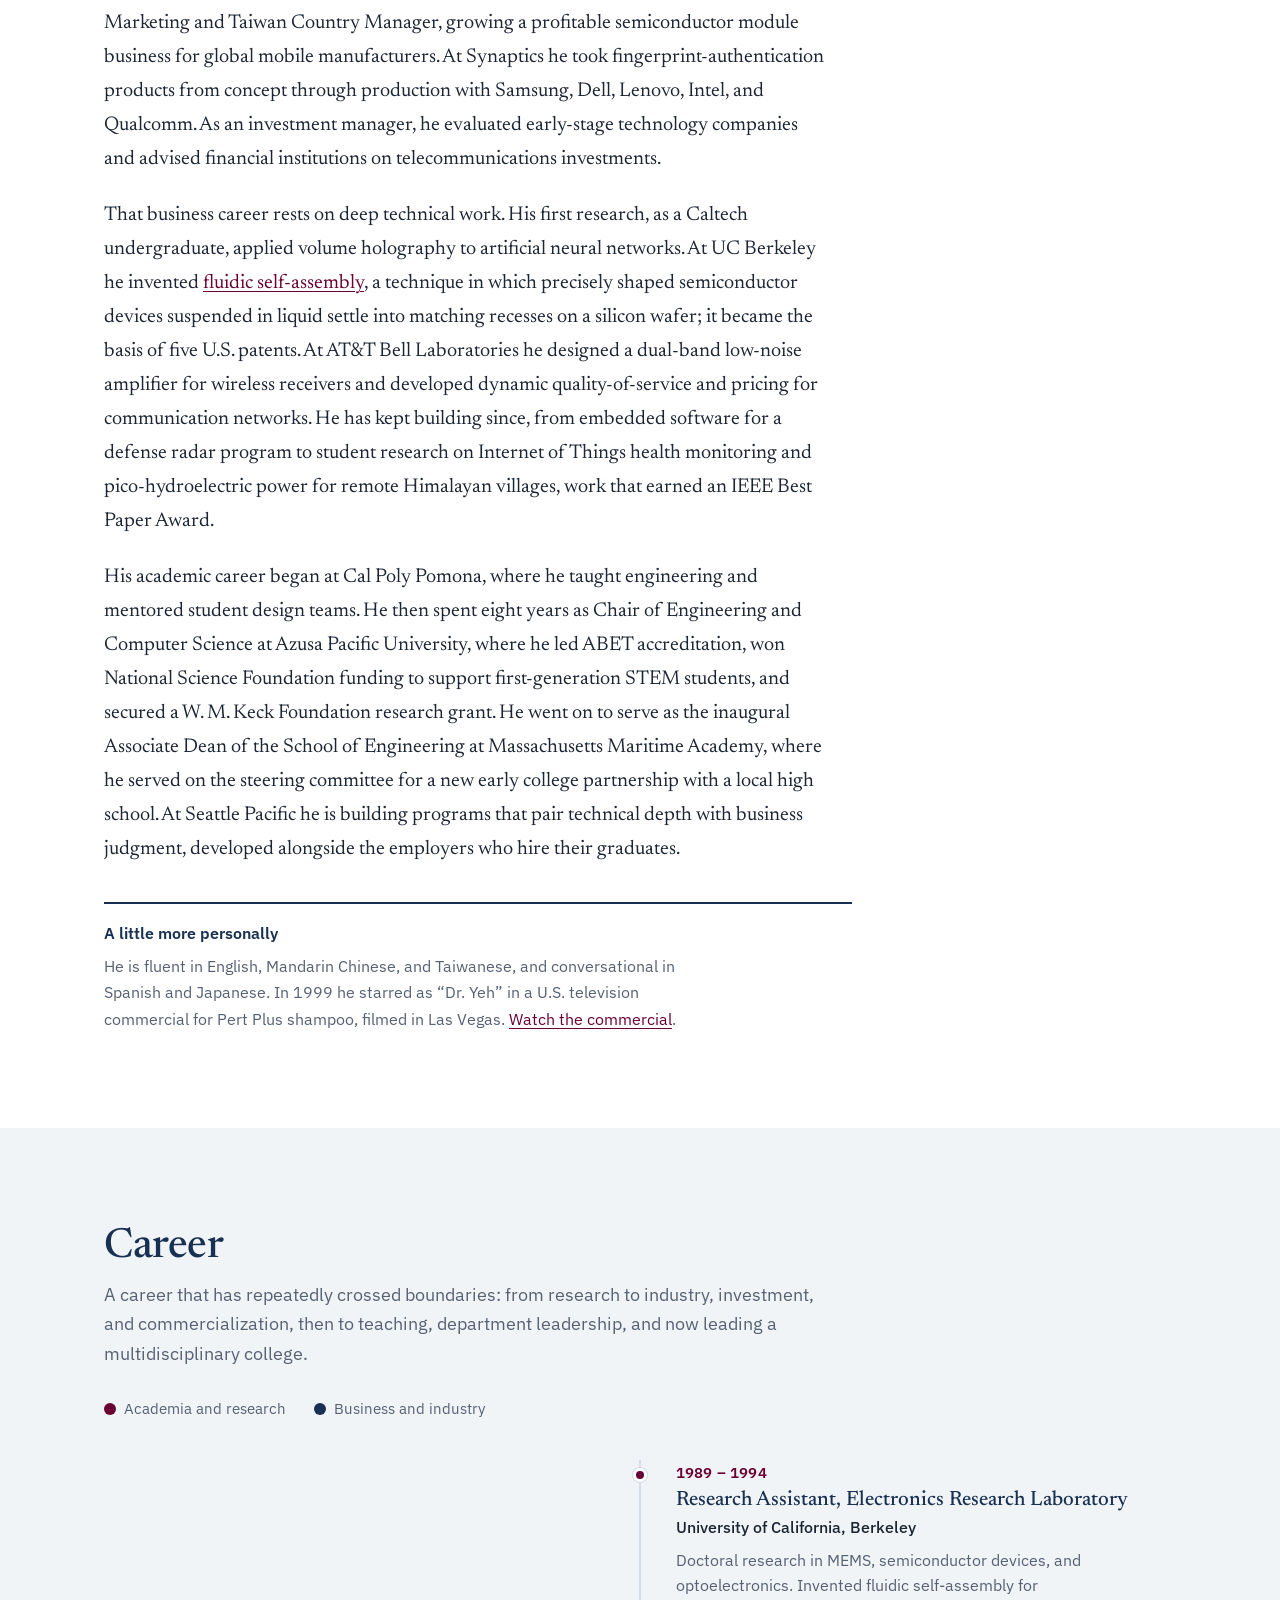
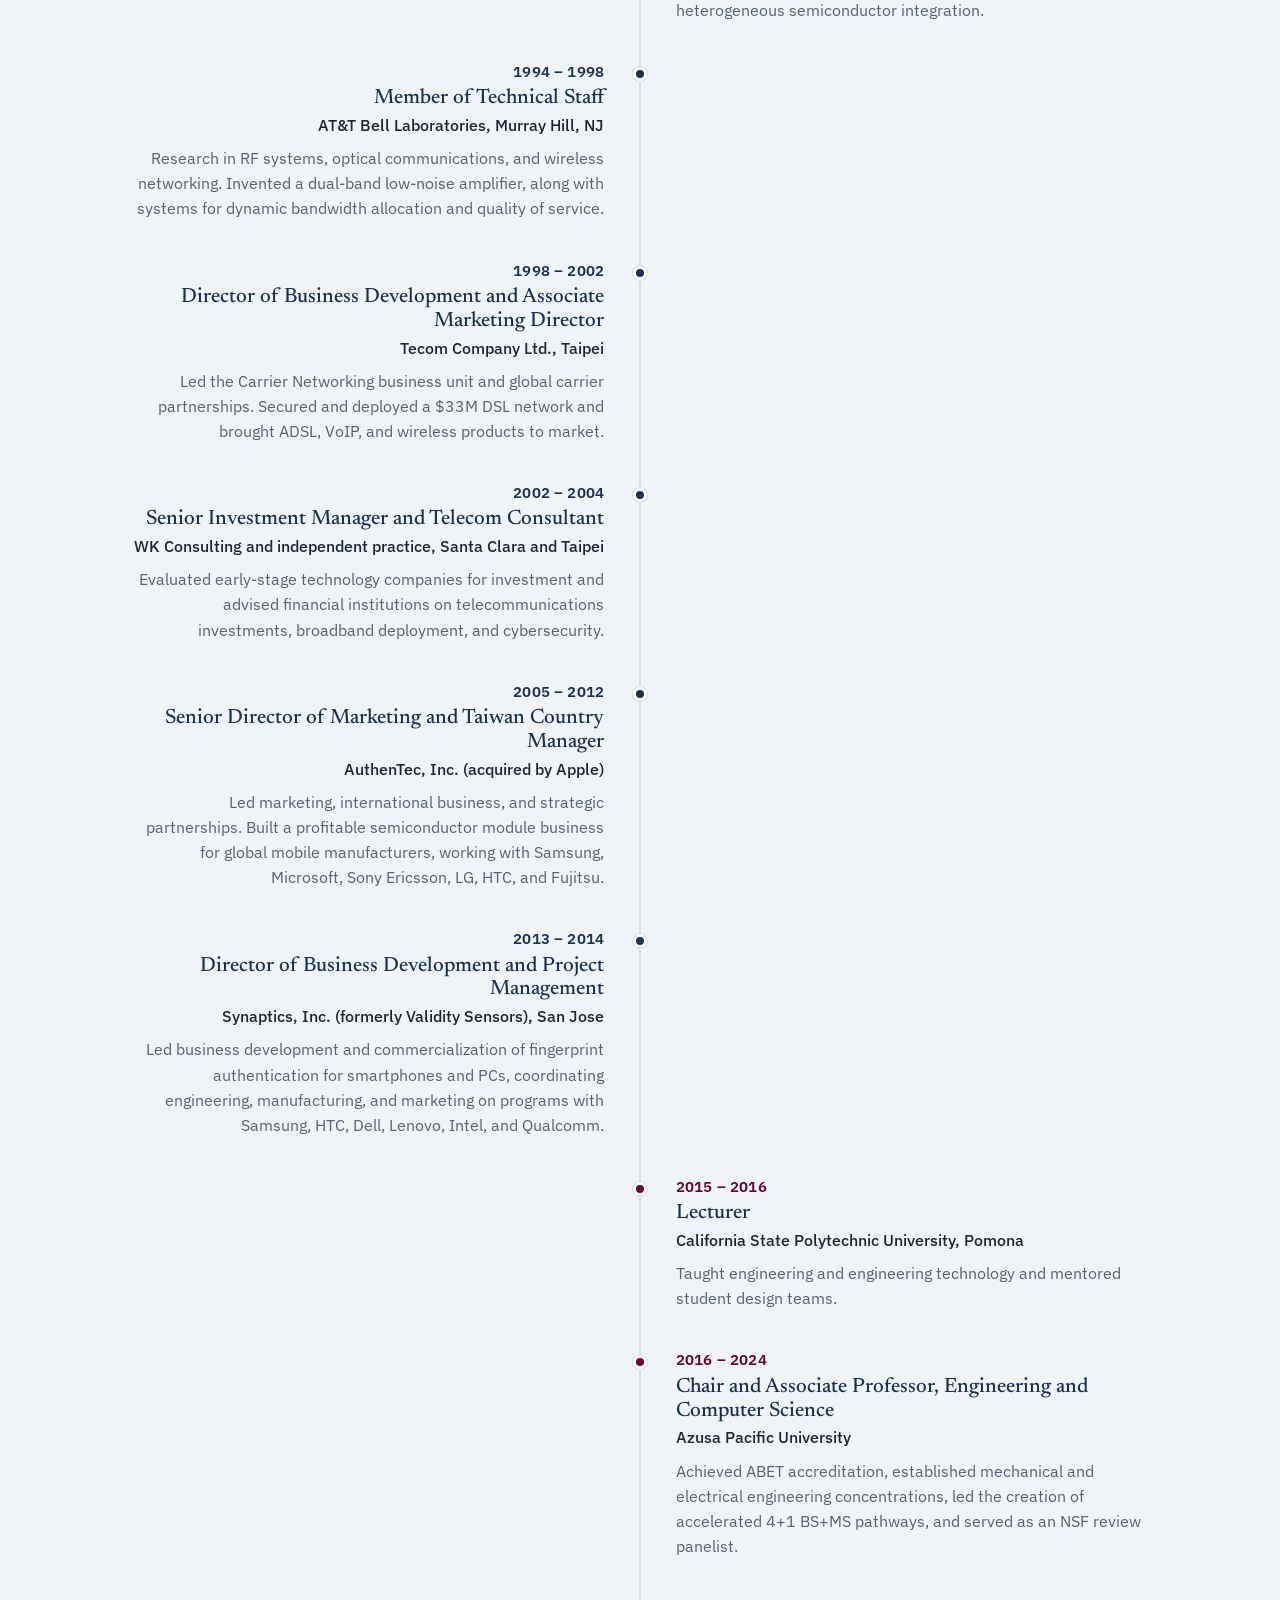
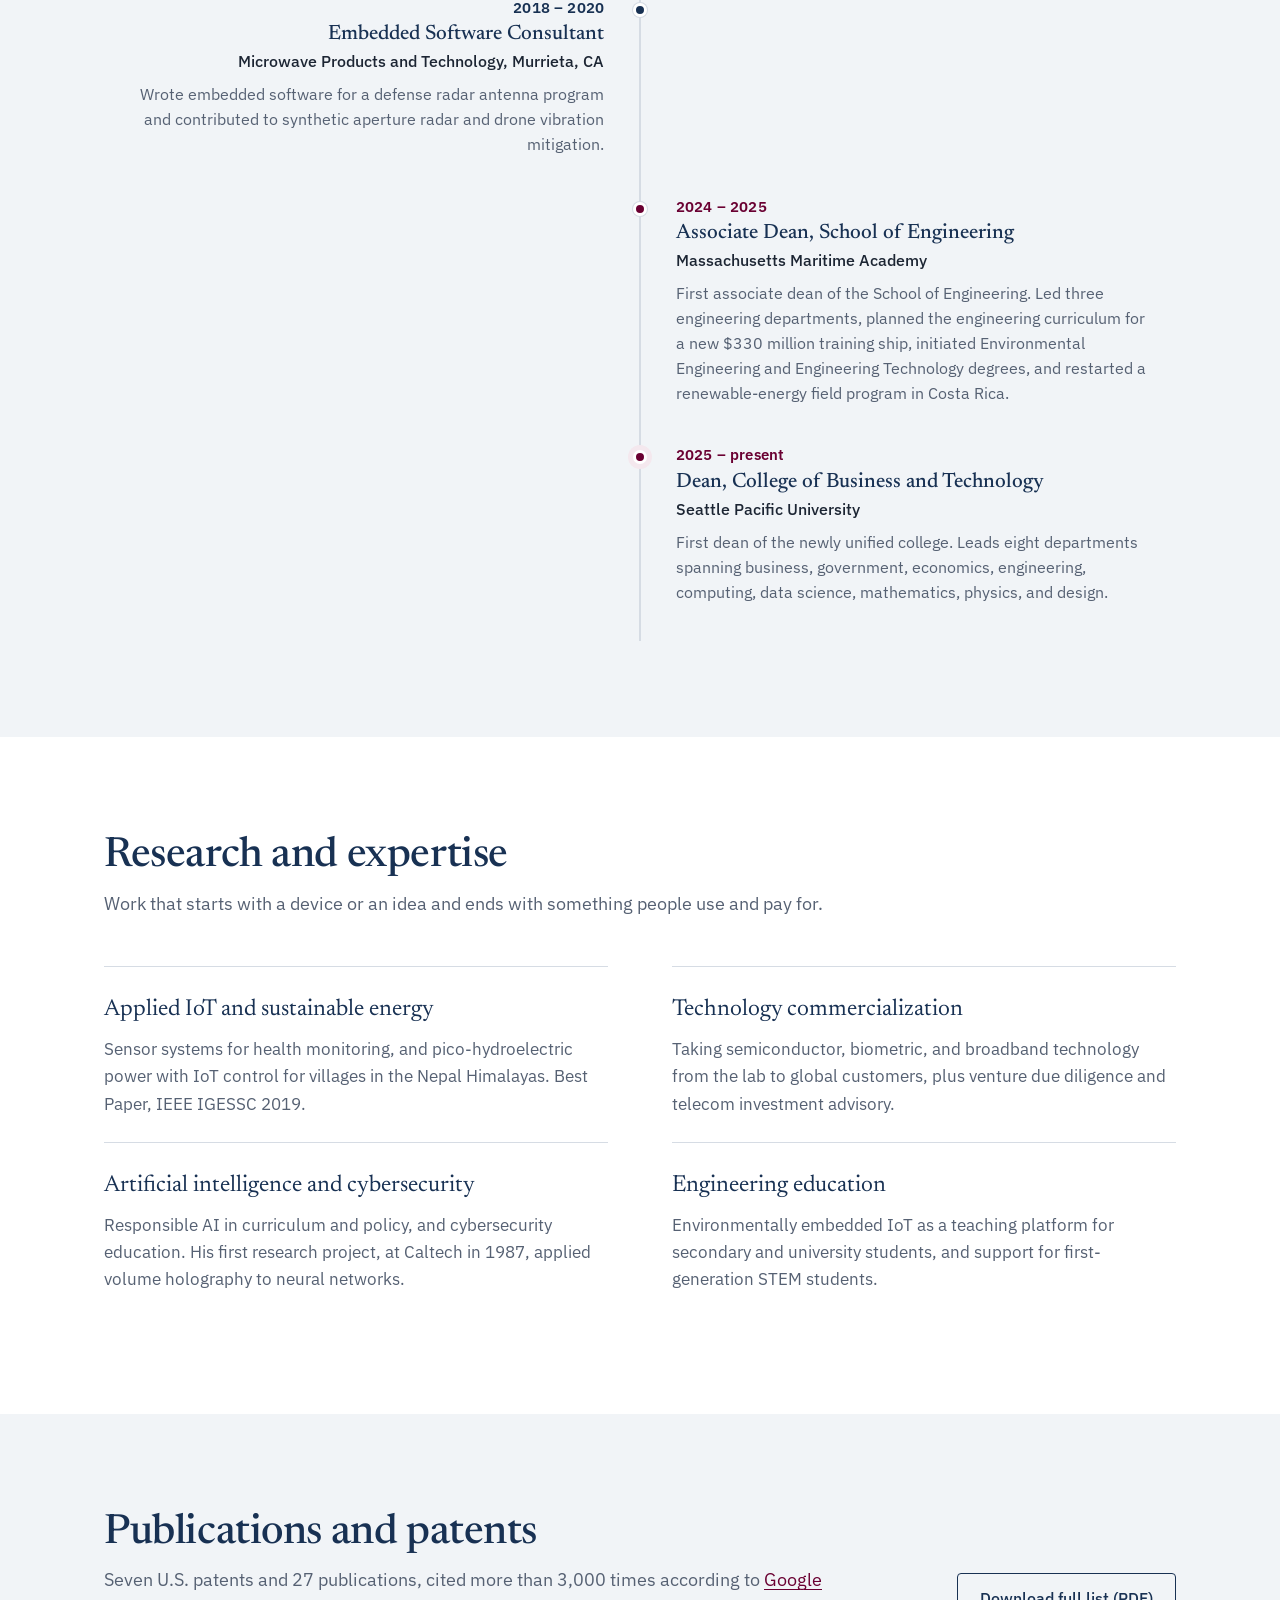
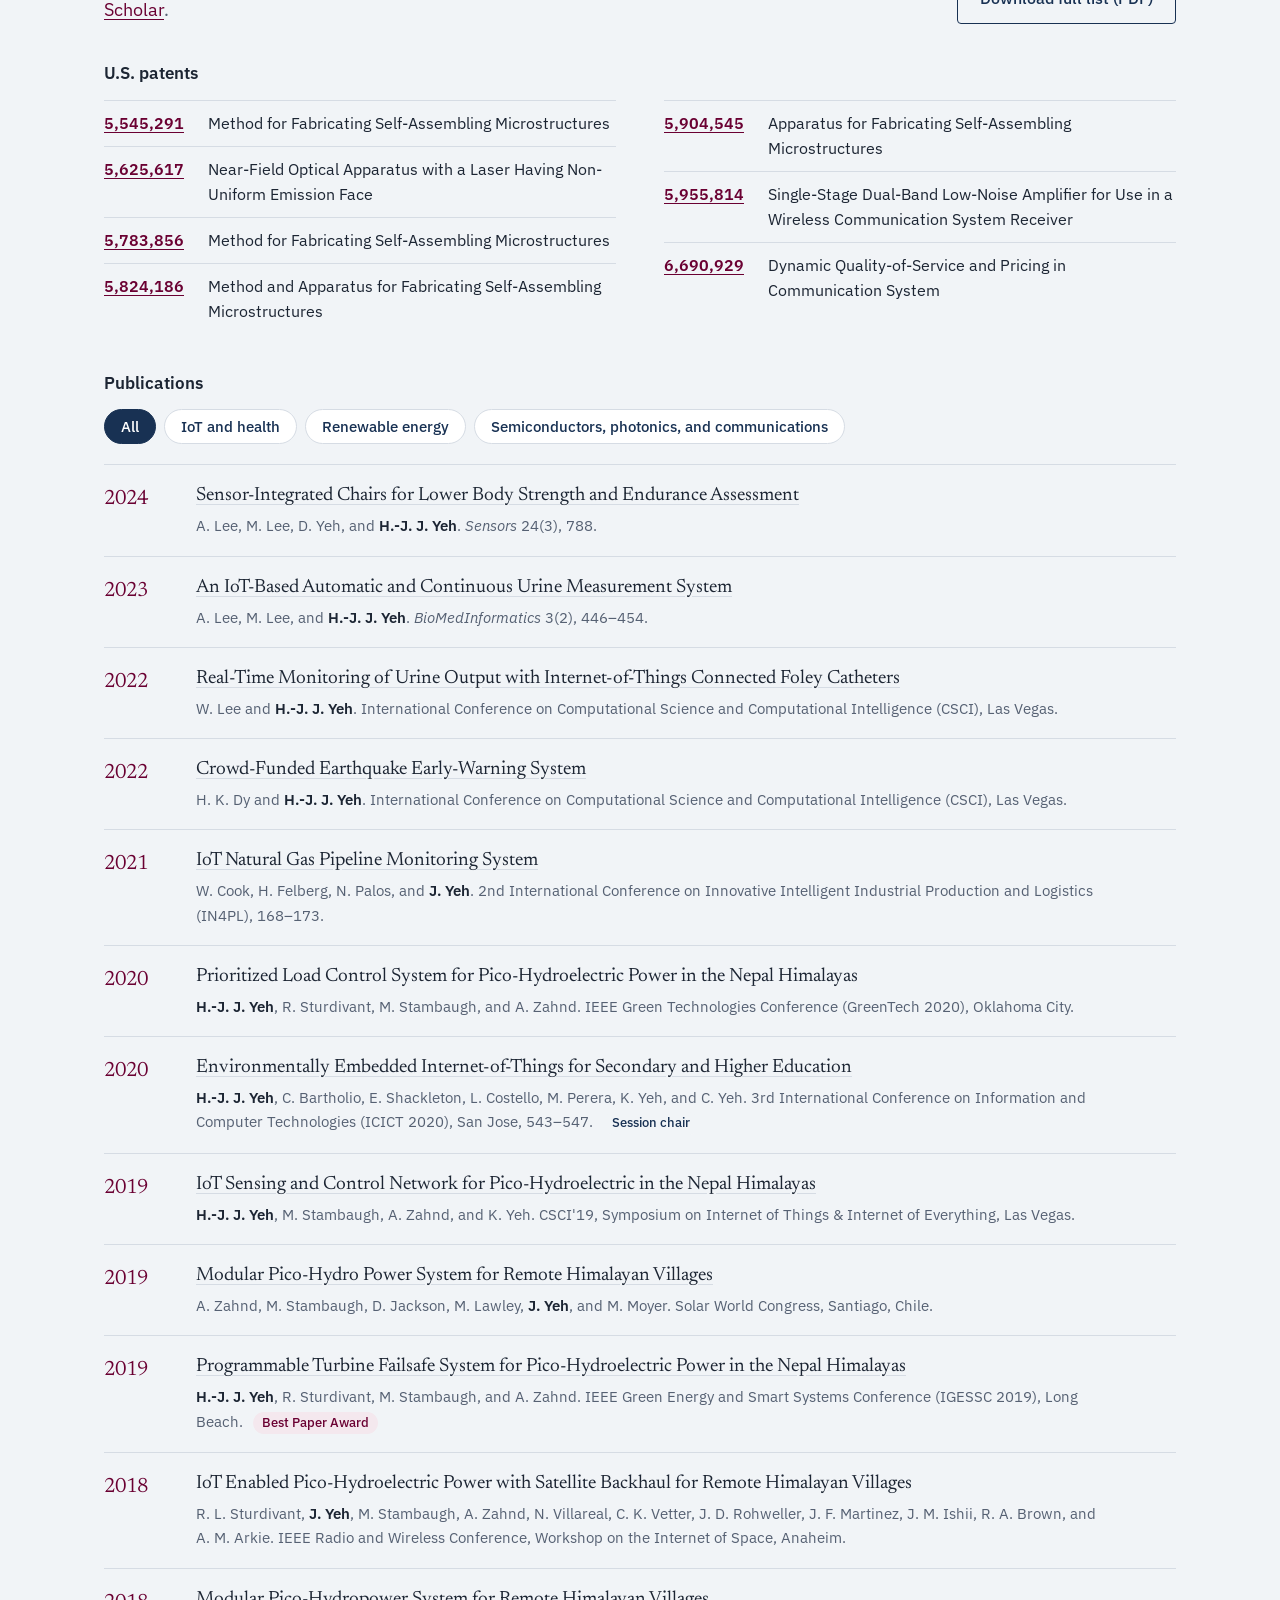
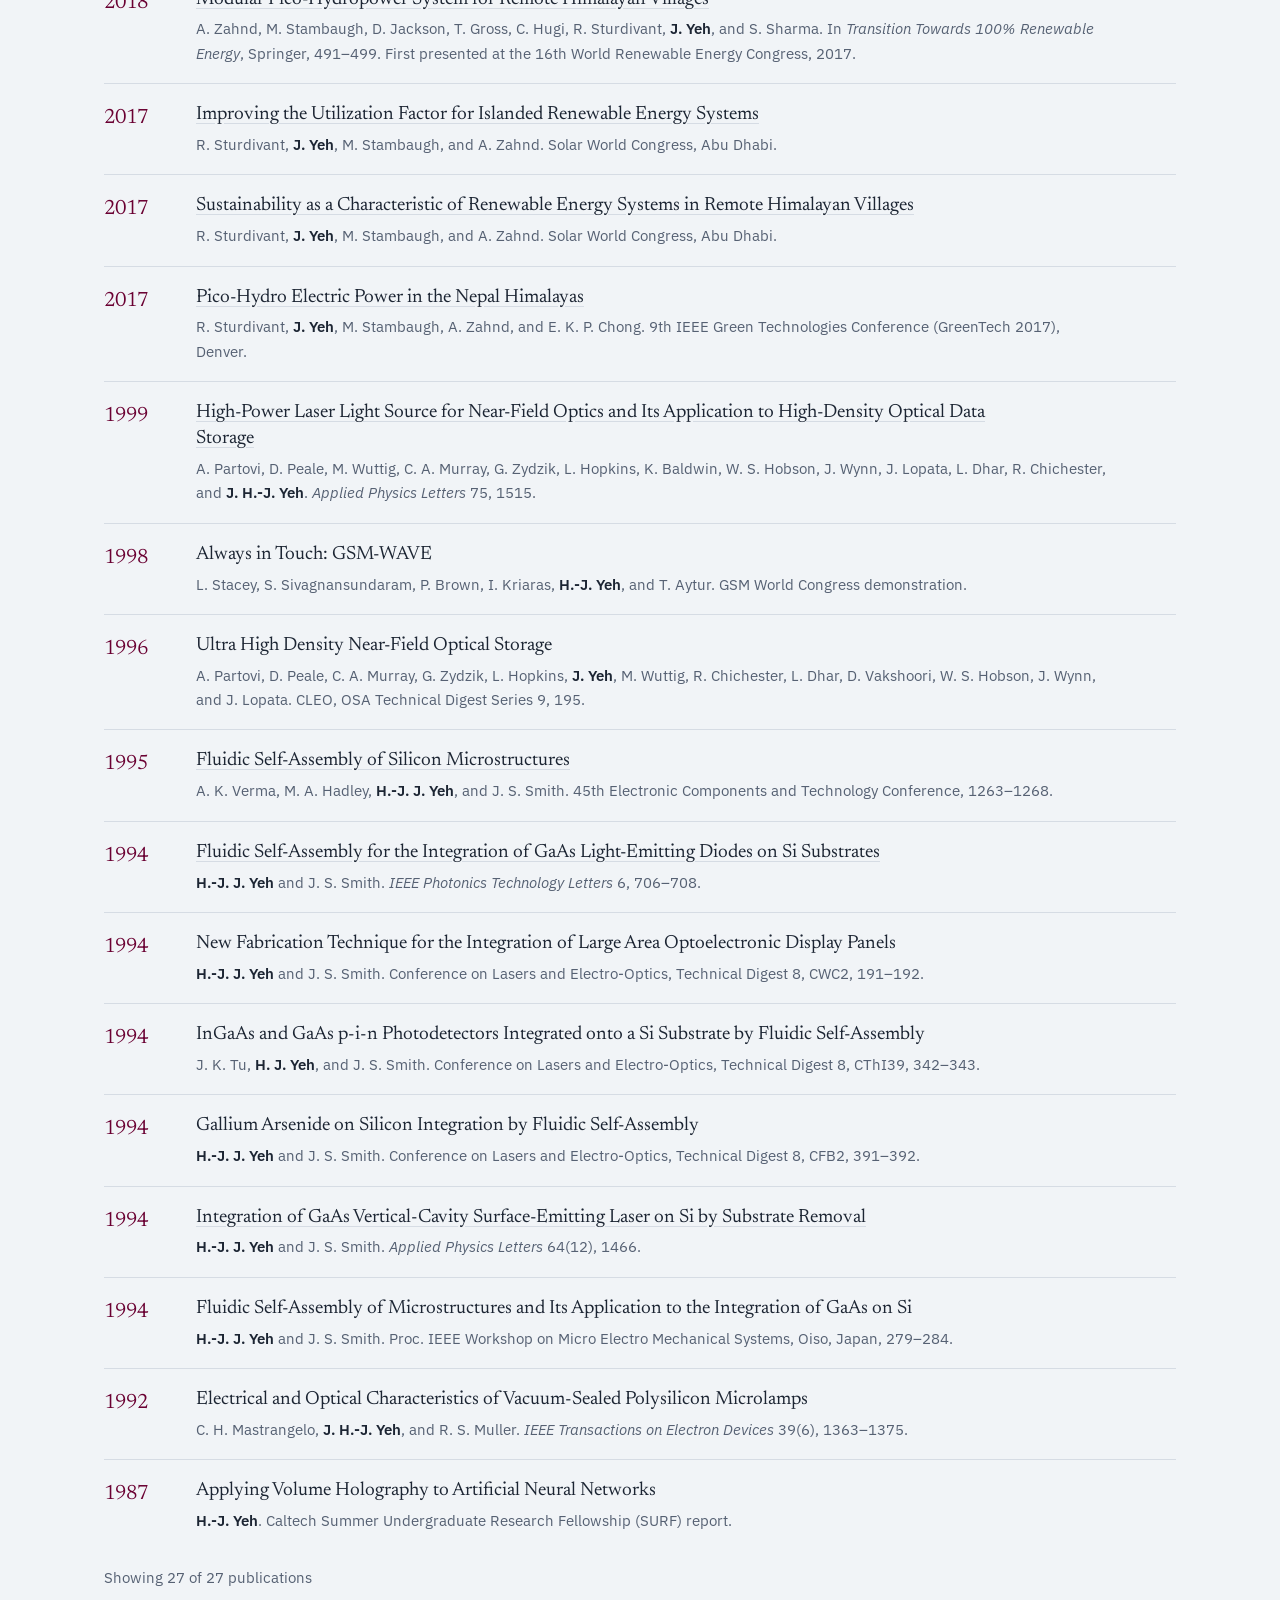
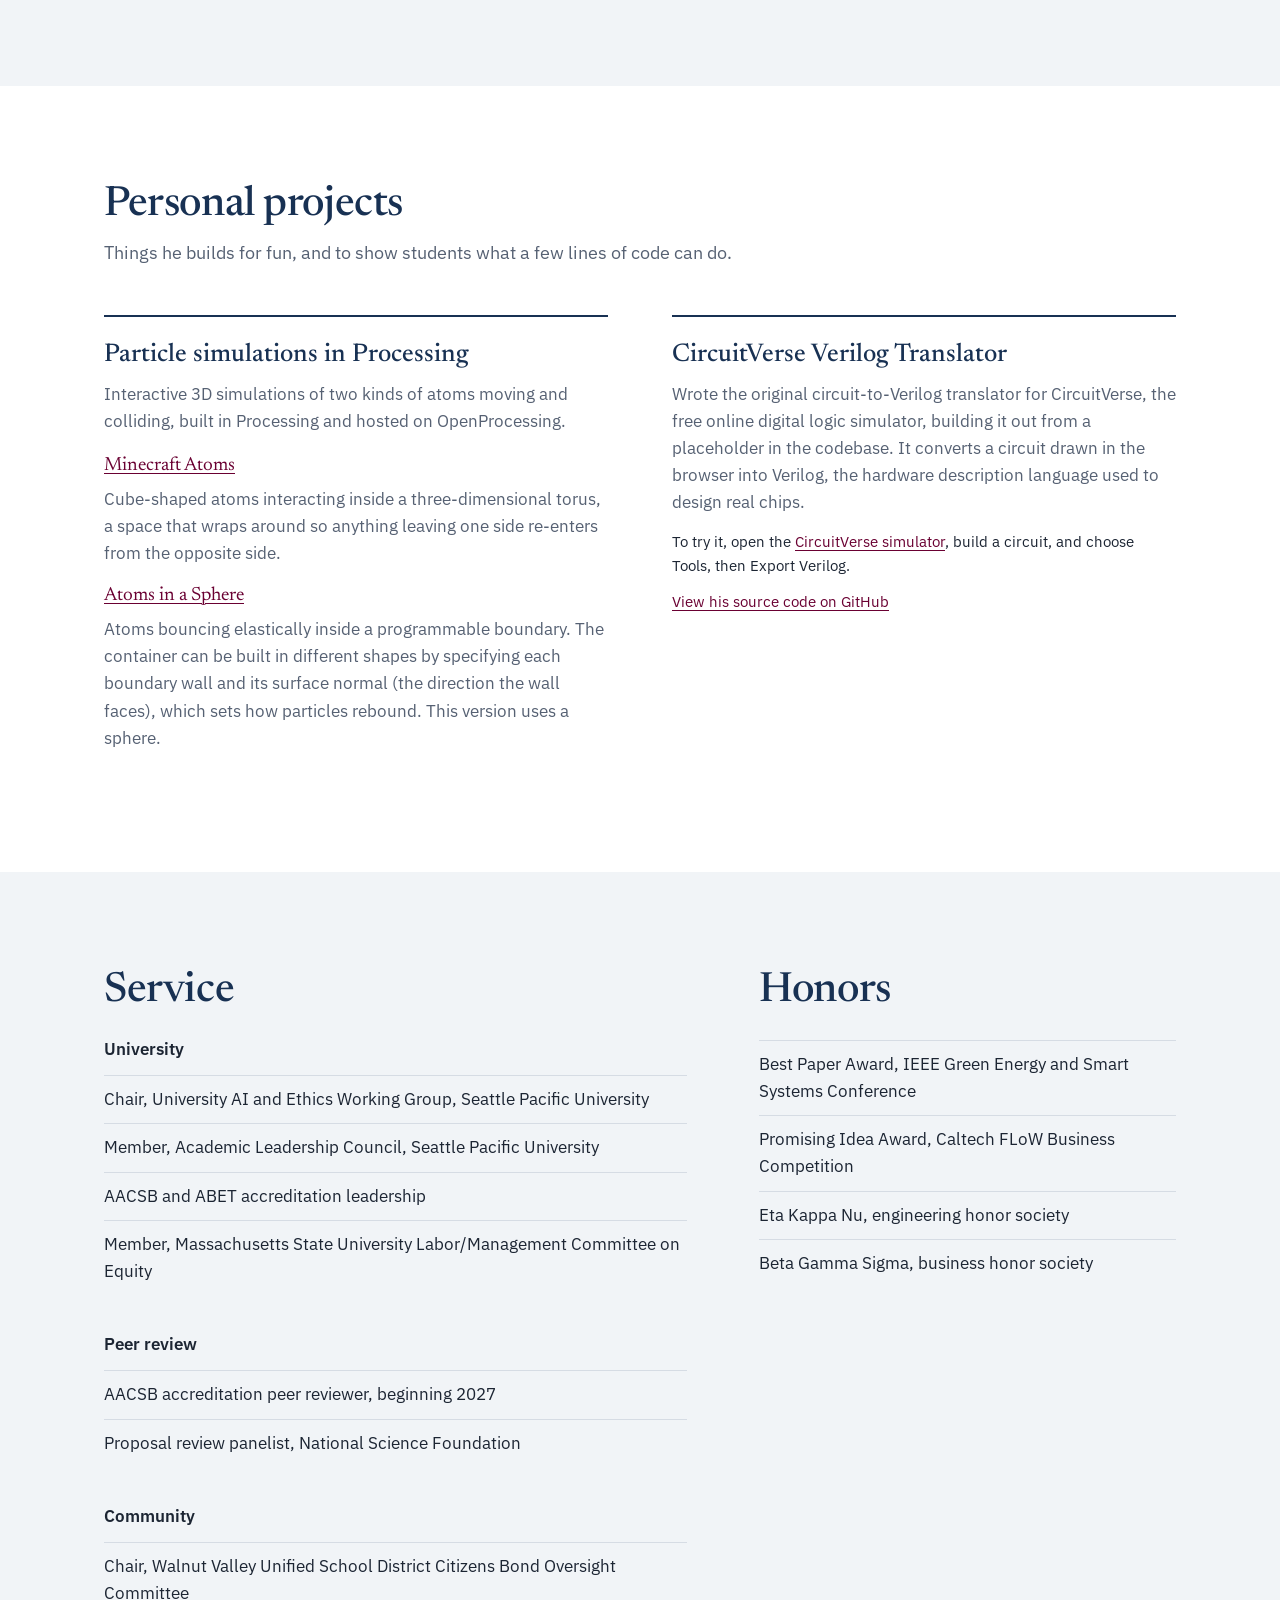
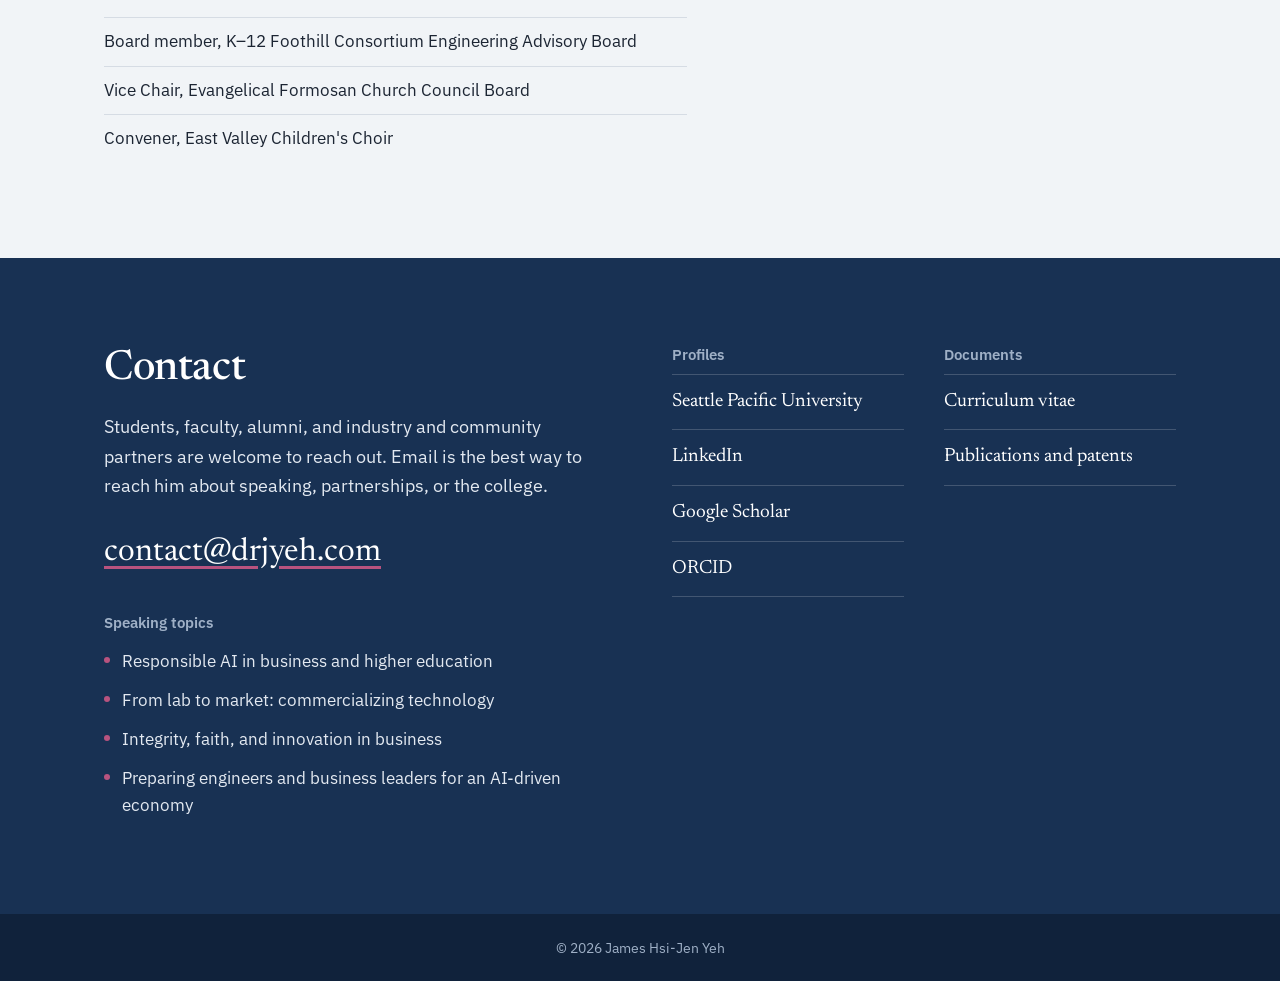
==== commit d819332a: "Add Berkeley IPIRA Alien Technology link and APU profile article to News" ====
--- a/index.html
+++ b/index.html
@@ -18,7 +18,6 @@
   <link rel="preconnect" href="https://fonts.googleapis.com">
   <link rel="preconnect" href="https://fonts.gstatic.com" crossorigin>
   <link href="https://fonts.googleapis.com/css2?family=IBM+Plex+Sans:wght@400;500;600&family=Newsreader:opsz,wght@6..72,400;6..72,500;6..72,600&display=swap" rel="stylesheet">
-  <link rel="preload" as="image" href="assets/headshot-800.jpg" imagesrcset="assets/headshot-400.jpg 400w, assets/headshot-800.jpg 800w" imagesizes="(max-width: 760px) 260px, 400px" fetchpriority="high">
   <link rel="stylesheet" href="style.css">
 
   <script type="application/ld+json">
@@ -28,7 +27,7 @@
     "@id": "https://drjyeh.com/",
     "url": "https://drjyeh.com/",
     "name": "Dr. James Hsi-Jen Yeh",
-    "dateModified": "2026-10-06",
+    "dateModified": "2026-09-24",
     "mainEntity": {
       "@type": "Person",
       "@id": "https://drjyeh.com/#person",
@@ -100,7 +99,6 @@
           <li><a href="#leadership">Leadership</a></li>
           <li><a href="#news">News</a></li>
           <li><a href="#about">About</a></li>
-          <li><a href="writing/index.html">Writing</a></li>
           <li><a href="#career">Career</a></li>
           <li><a href="#publications">Publications</a></li>
           <li><a href="#projects">Projects</a></li>
@@ -124,7 +122,7 @@
           </div>
         </div>
         <figure class="hero-photo">
-          <img src="assets/headshot-800.jpg" srcset="assets/headshot-400.jpg 400w, assets/headshot-800.jpg 800w" sizes="(max-width: 760px) 260px, 400px" alt="Portrait of Dr. James Yeh" width="800" height="800" fetchpriority="high" decoding="async">
+          <img src="assets/headshot.jpg" alt="Portrait of Dr. James Yeh" width="800" height="800">
         </figure>
       </div>
       <ul class="credentials" aria-label="Education">
@@ -226,11 +224,6 @@
         <h2>News</h2>
         <ul class="news">
           <li>
-            <p class="news-meta"><span class="tag-new">New essay</span><time datetime="2026-10-06">October 2026</time>, drjyeh.com</p>
-            <h3><a href="writing/himalayan-village-power/index.html">People were dancing in the showers: bringing lasting power to a Himalayan village</a></h3>
-            <p>Dr. Yeh on the international effort to bring lasting electricity, and the first hot showers, to a remote village 10,000 feet up in the Nepal Himalayas.</p>
-          </li>
-          <li>
             <p class="news-meta"><time datetime="2026-04">April 2026</time>, SPU Stories</p>
             <h3><a href="https://stories.spu.edu/articles/winning-social-venture-plan">Winning entrepreneurial plan provides a path forward after incarceration</a></h3>
             <p>At Seattle Pacific&rsquo;s 20th annual Social Venture Plan Competition, Dr. Yeh presented the $10,000 grand prize to ReForged Connections, a student plan to train formerly incarcerated women for careers in the skilled trades.</p>
@@ -249,6 +242,11 @@
             <p class="news-meta"><time datetime="2025-01-21">January 2025</time>, Massachusetts Maritime Academy</p>
             <h3><a href="https://www.maritime.edu/press-releases/1-21-2025">Massachusetts Maritime Academy Partners with Bourne High School for Early College Program</a></h3>
             <p>As Associate Dean of Engineering, Dr. Yeh serves on the steering committee for a new early college partnership that gives high school students a head start on college.</p>
+          </li>
+          <li>
+            <p class="news-meta">Azusa Pacific University</p>
+            <h3><a href="https://apu.edu/articles/equipping-difference-makers-in-engineering-and-computer-science/">Equipping Difference Makers in Engineering and Computer Science</a></h3>
+            <p>APU profiles Dr. Yeh as interim chair of Engineering and Computer Science, on building an industry-informed, faith-integrated engineering program.</p>
           </li>
         </ul>
       </div>
@@ -263,7 +261,7 @@
 
           <p>His industry career spanned telecommunications, semiconductors, and biometrics. In Taiwan he led a networking business unit and secured and deployed a region-wide broadband network. At AuthenTec, later acquired by Apple, he was Senior Director of Marketing and Taiwan Country Manager, growing a profitable semiconductor module business for global mobile manufacturers. At Synaptics he took fingerprint-authentication products from concept through production with Samsung, Dell, Lenovo, Intel, and Qualcomm. As an investment manager, he evaluated early-stage technology companies and advised financial institutions on telecommunications investments.</p>
 
-          <p>That business career rests on deep technical work. His first research, as a Caltech undergraduate, applied volume holography to artificial neural networks. At UC Berkeley he invented fluidic self-assembly, a technique in which precisely shaped semiconductor devices suspended in liquid settle into matching recesses on a silicon wafer; it became the basis of five U.S. patents. At AT&amp;T Bell Laboratories he designed a dual-band low-noise amplifier for wireless receivers and developed dynamic quality-of-service and pricing for communication networks. He has kept building since, from embedded software for a defense radar program to student research on Internet of Things health monitoring and pico-hydroelectric power for remote Himalayan villages, work that earned an IEEE Best Paper Award.</p>
+          <p>That business career rests on deep technical work. His first research, as a Caltech undergraduate, applied volume holography to artificial neural networks. At UC Berkeley he invented <a href="https://ipira.berkeley.edu/alien-technology">fluidic self-assembly</a>, a technique in which precisely shaped semiconductor devices suspended in liquid settle into matching recesses on a silicon wafer; it became the basis of five U.S. patents. At AT&amp;T Bell Laboratories he designed a dual-band low-noise amplifier for wireless receivers and developed dynamic quality-of-service and pricing for communication networks. He has kept building since, from embedded software for a defense radar program to student research on Internet of Things health monitoring and pico-hydroelectric power for remote Himalayan villages, work that earned an IEEE Best Paper Award.</p>
 
           <p>His academic career began at Cal Poly Pomona, where he taught engineering and mentored student design teams. He then spent eight years as Chair of Engineering and Computer Science at Azusa Pacific University, where he led ABET accreditation, won National Science Foundation funding to support first-generation STEM students, and secured a W. M. Keck Foundation research grant. He went on to serve as the inaugural Associate Dean of the School of Engineering at Massachusetts Maritime Academy, where he served on the steering committee for a new early college partnership with a local high school. At Seattle Pacific he is building programs that pair technical depth with business judgment, developed alongside the employers who hire their graduates.</p>
 
@@ -364,7 +362,7 @@
         <dl class="areas">
           <div>
             <dt>Applied IoT and sustainable energy</dt>
-            <dd>Sensor systems for health monitoring, and pico-hydroelectric power with IoT control for villages in the Nepal Himalayas. Best Paper, IEEE IGESSC 2019. <a href="writing/himalayan-village-power/index.html">Read the story</a>.</dd>
+            <dd>Sensor systems for health monitoring, and pico-hydroelectric power with IoT control for villages in the Nepal Himalayas. Best Paper, IEEE IGESSC 2019.</dd>
           </div>
           <div>
             <dt>Technology commercialization</dt>
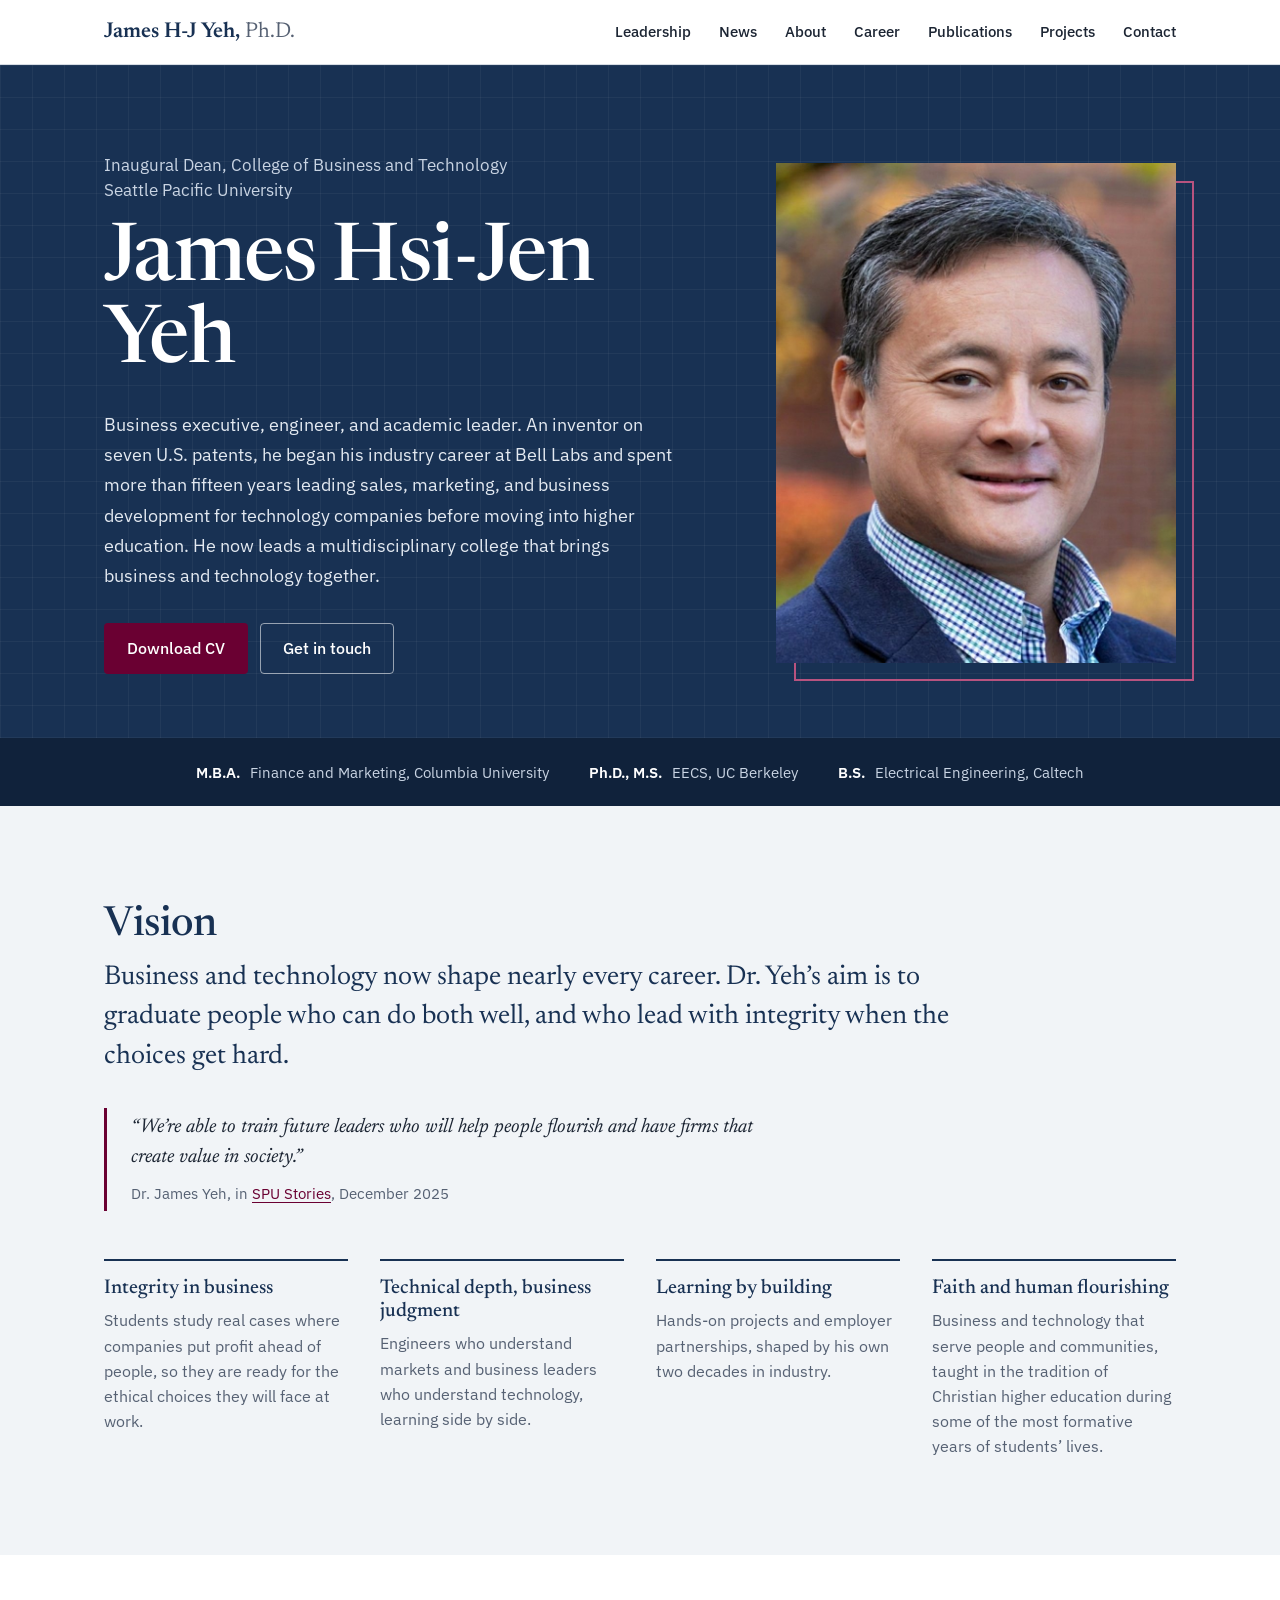
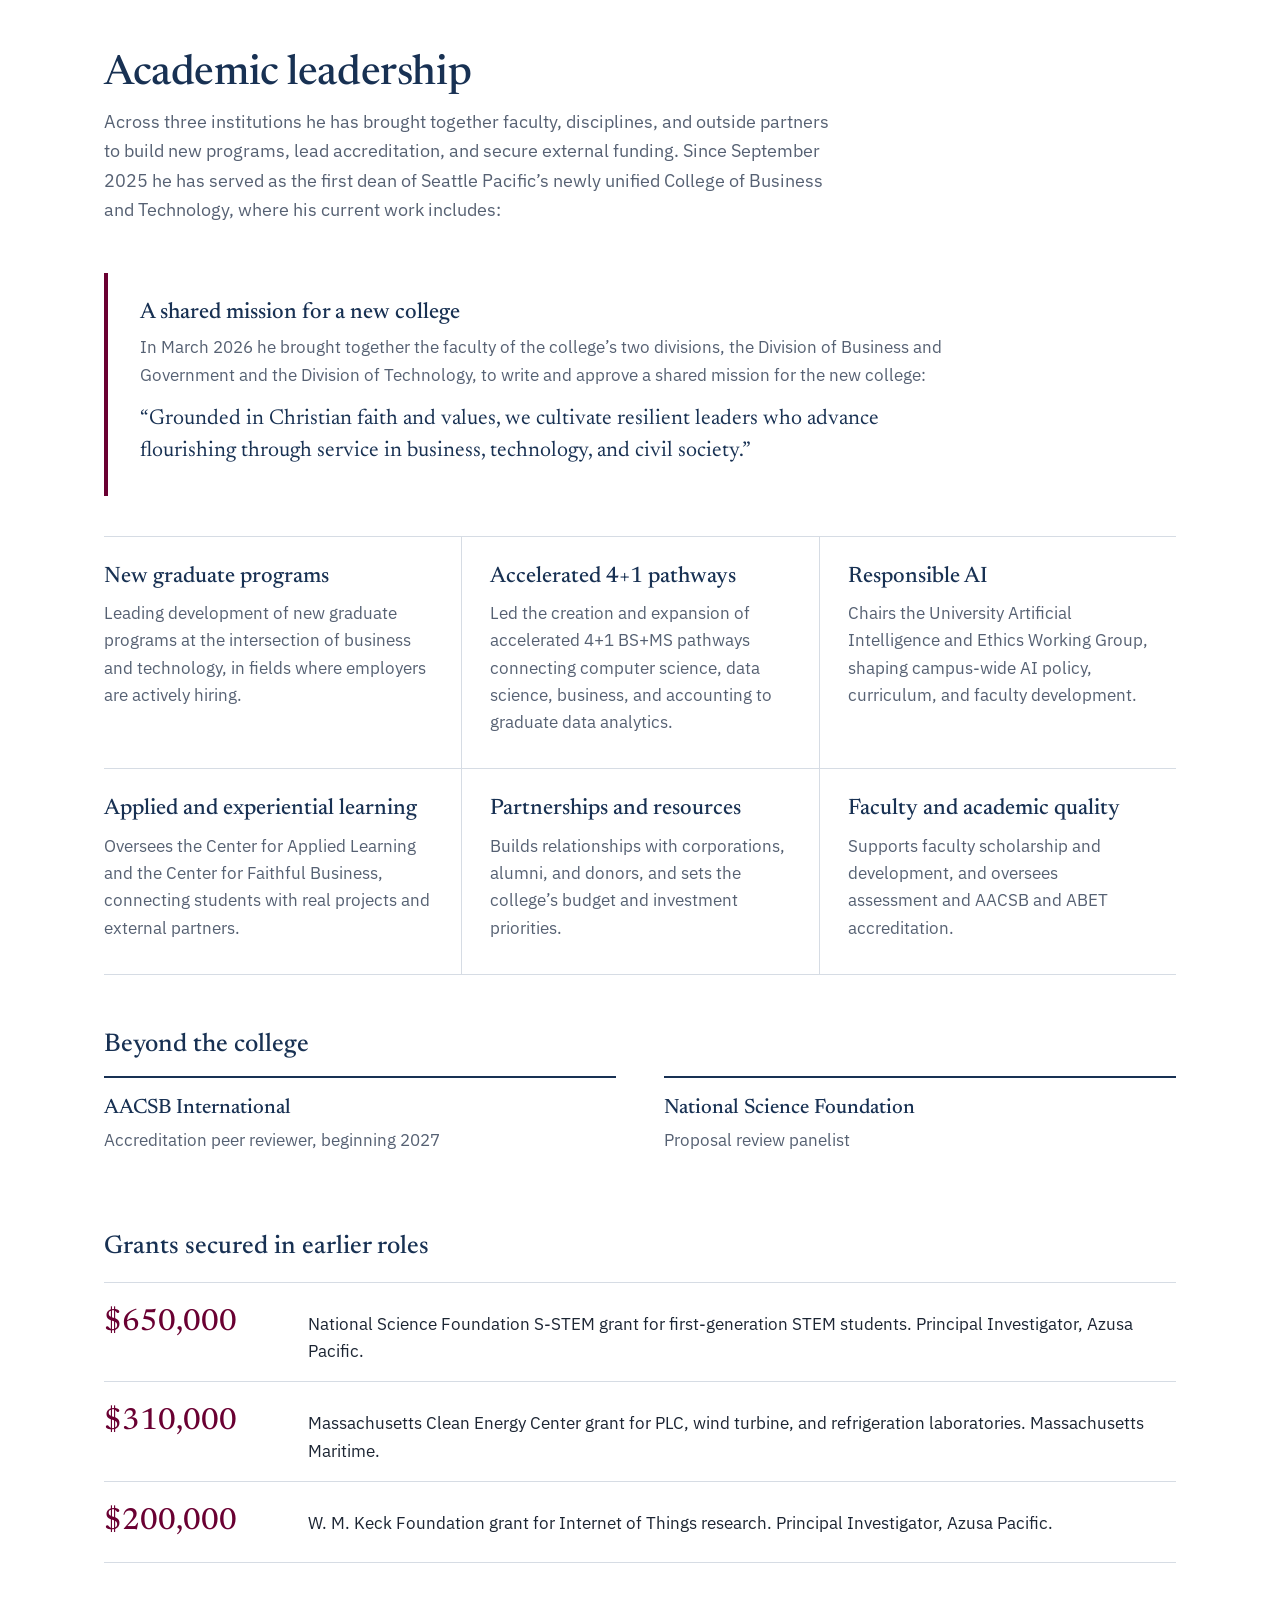
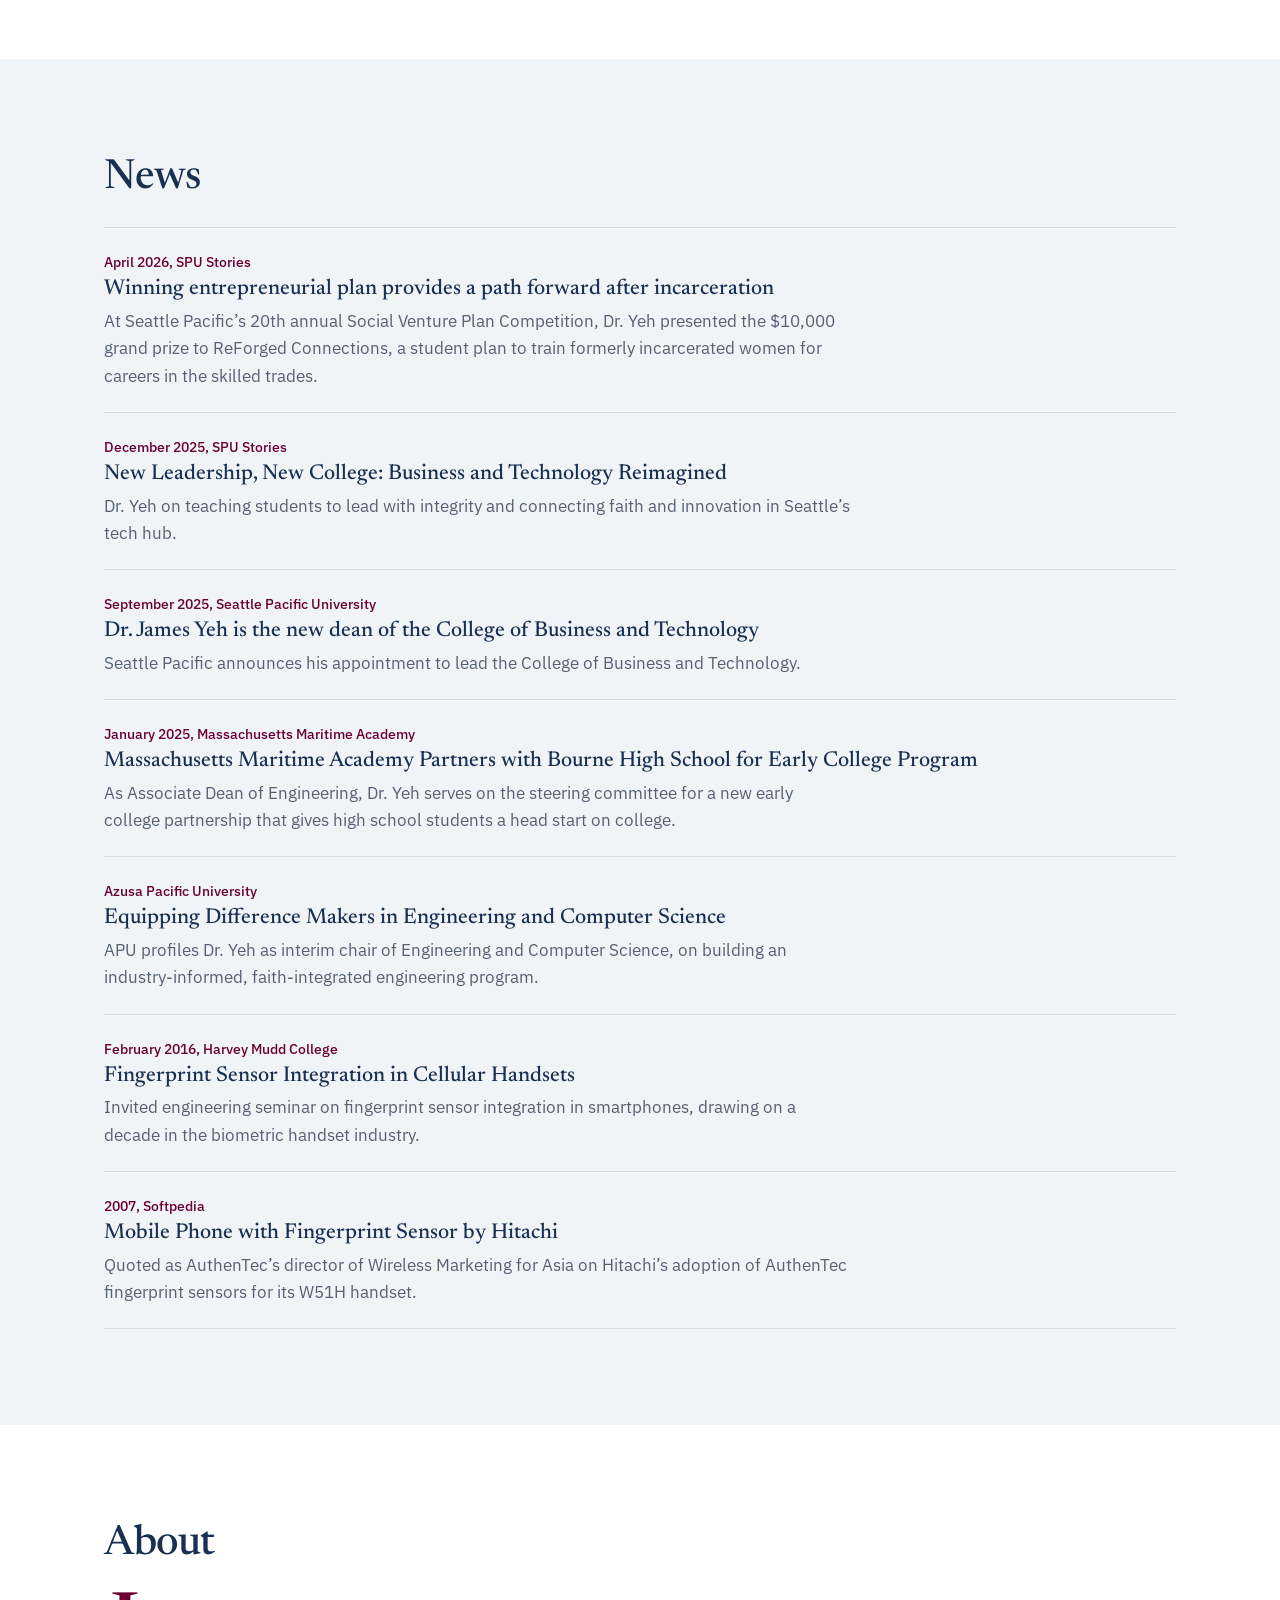
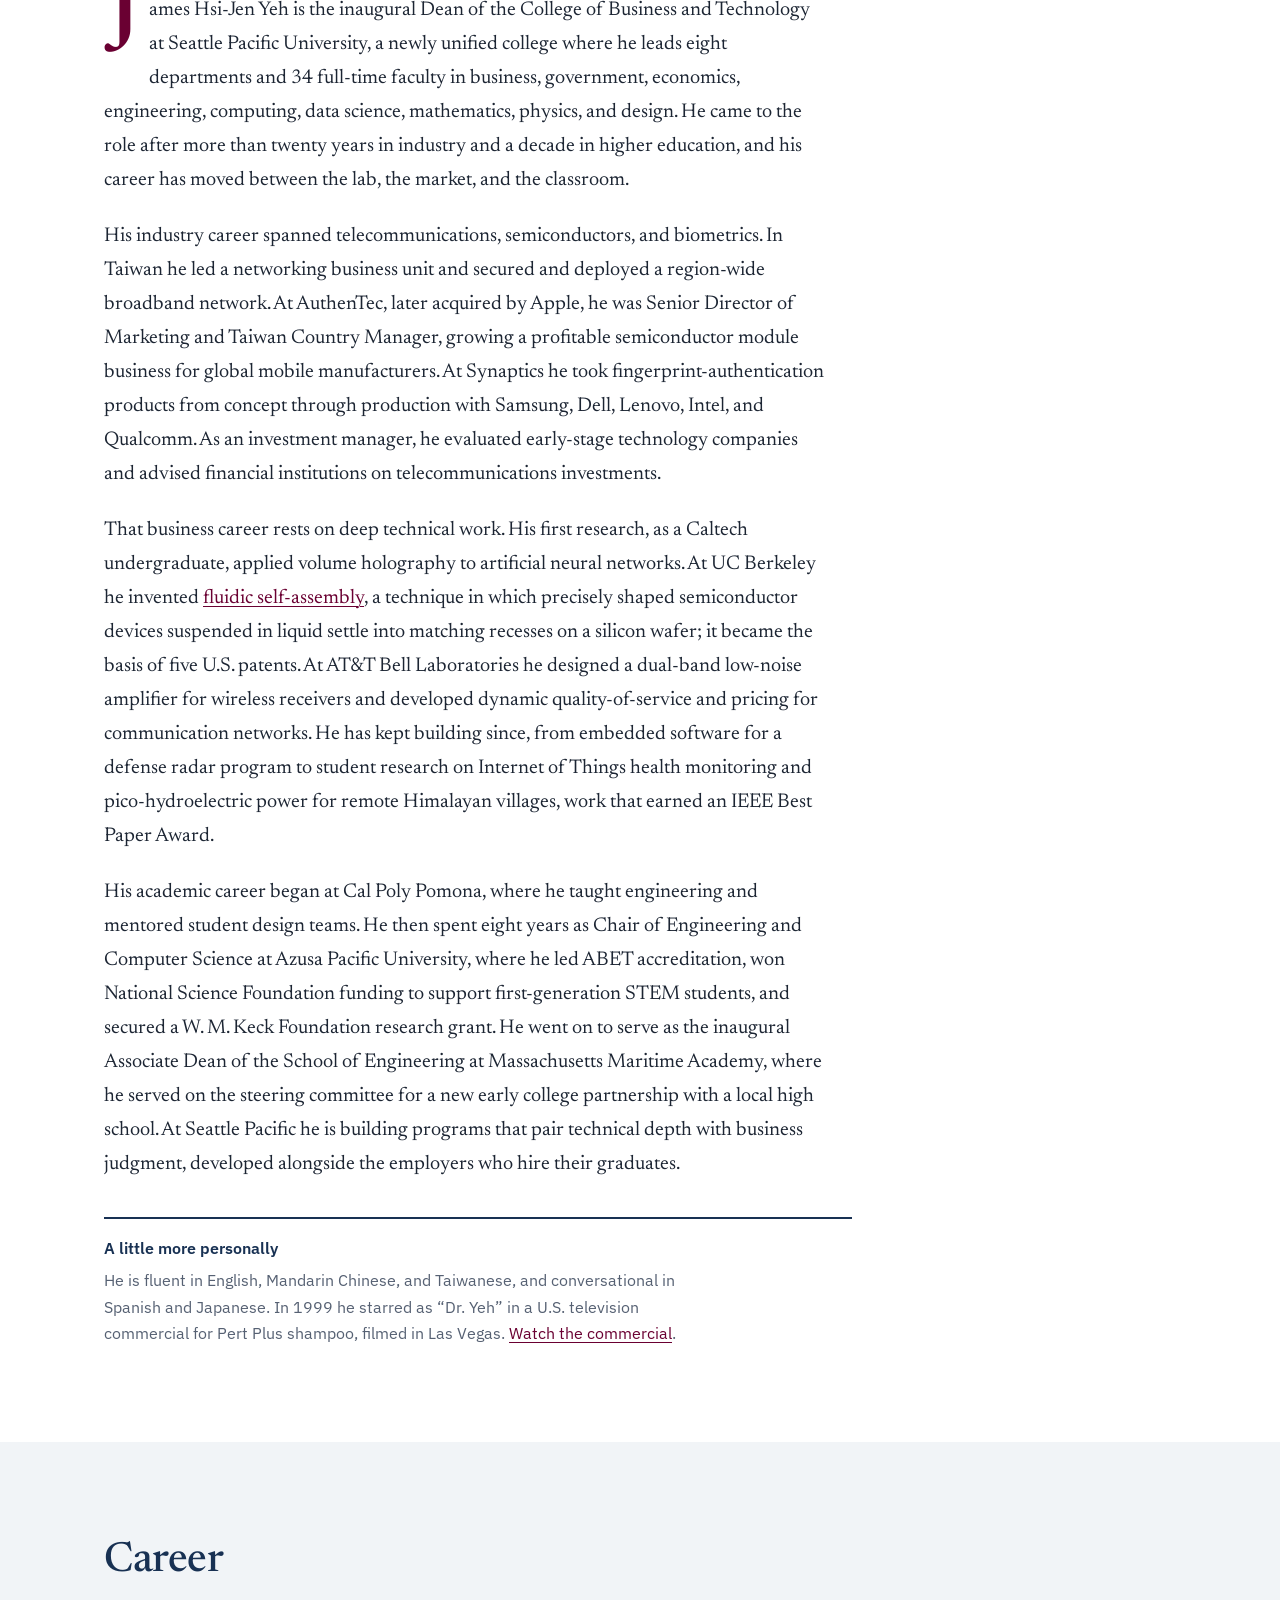
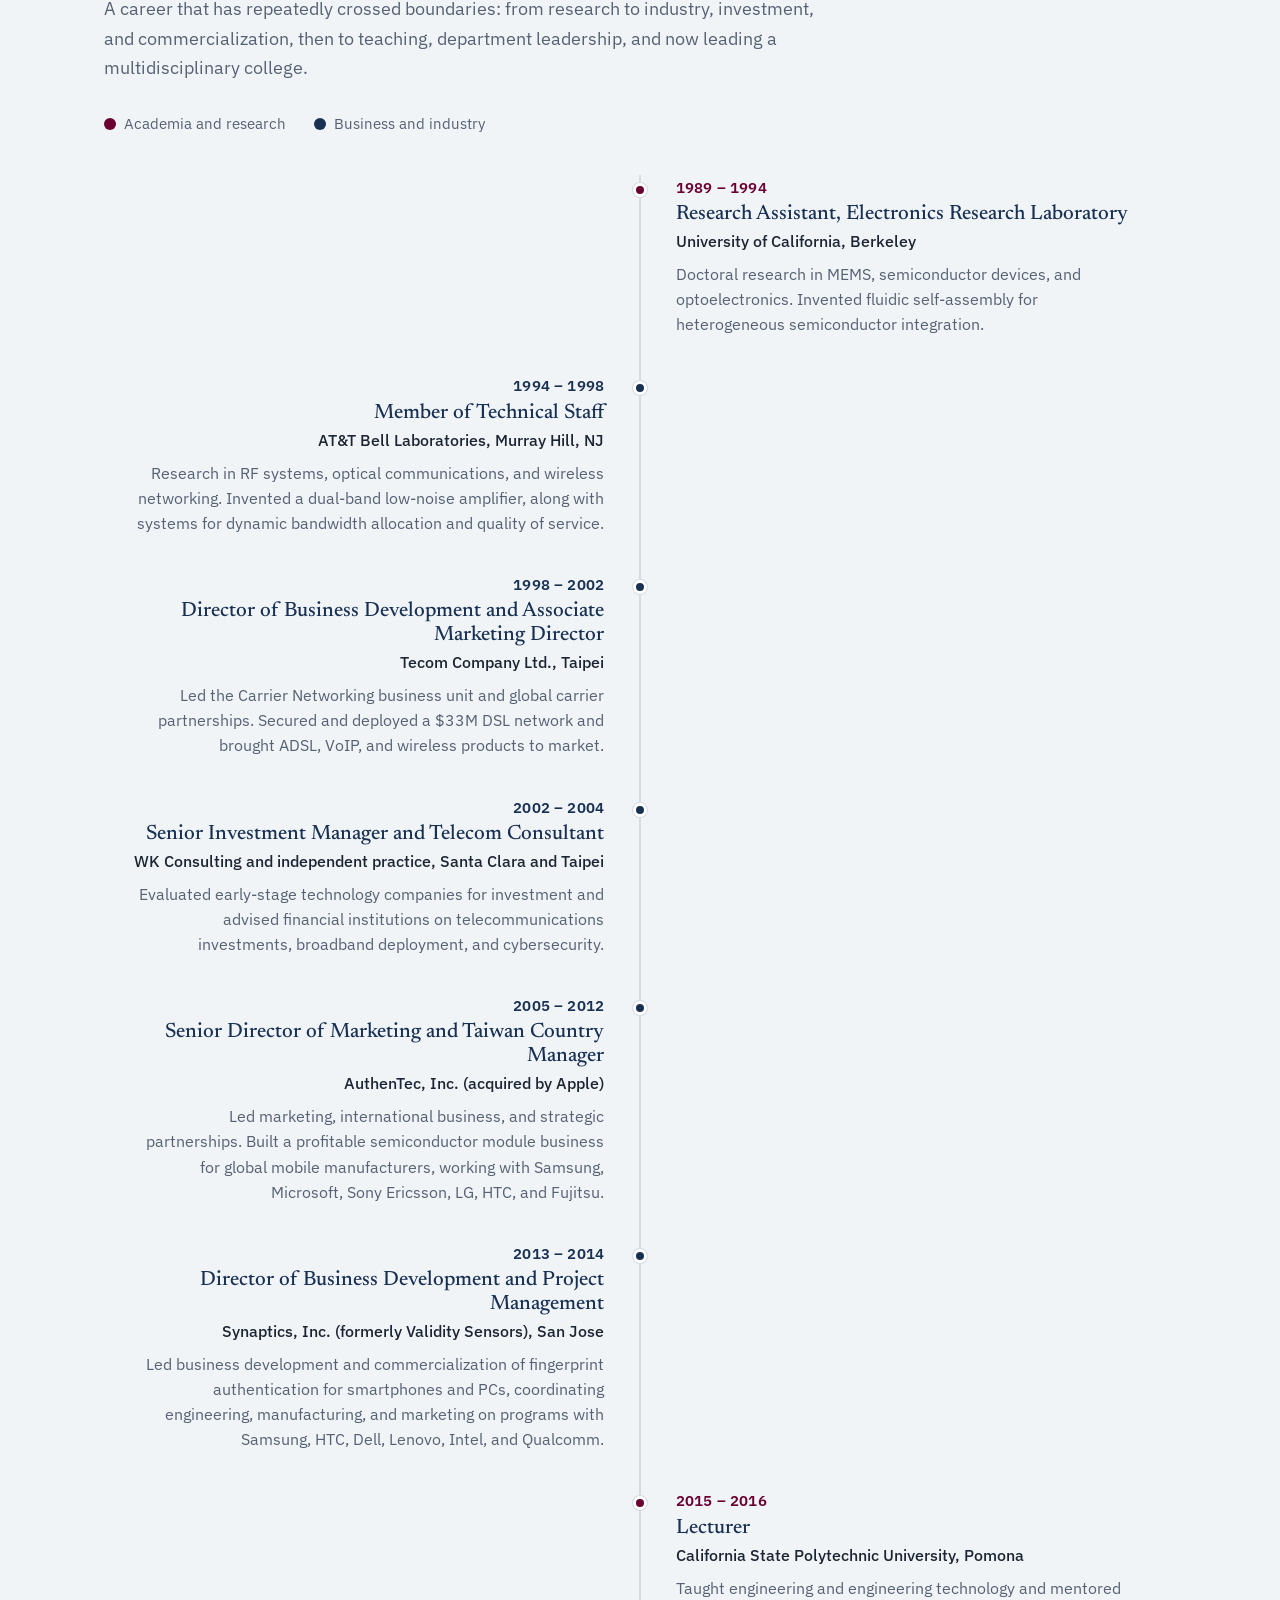
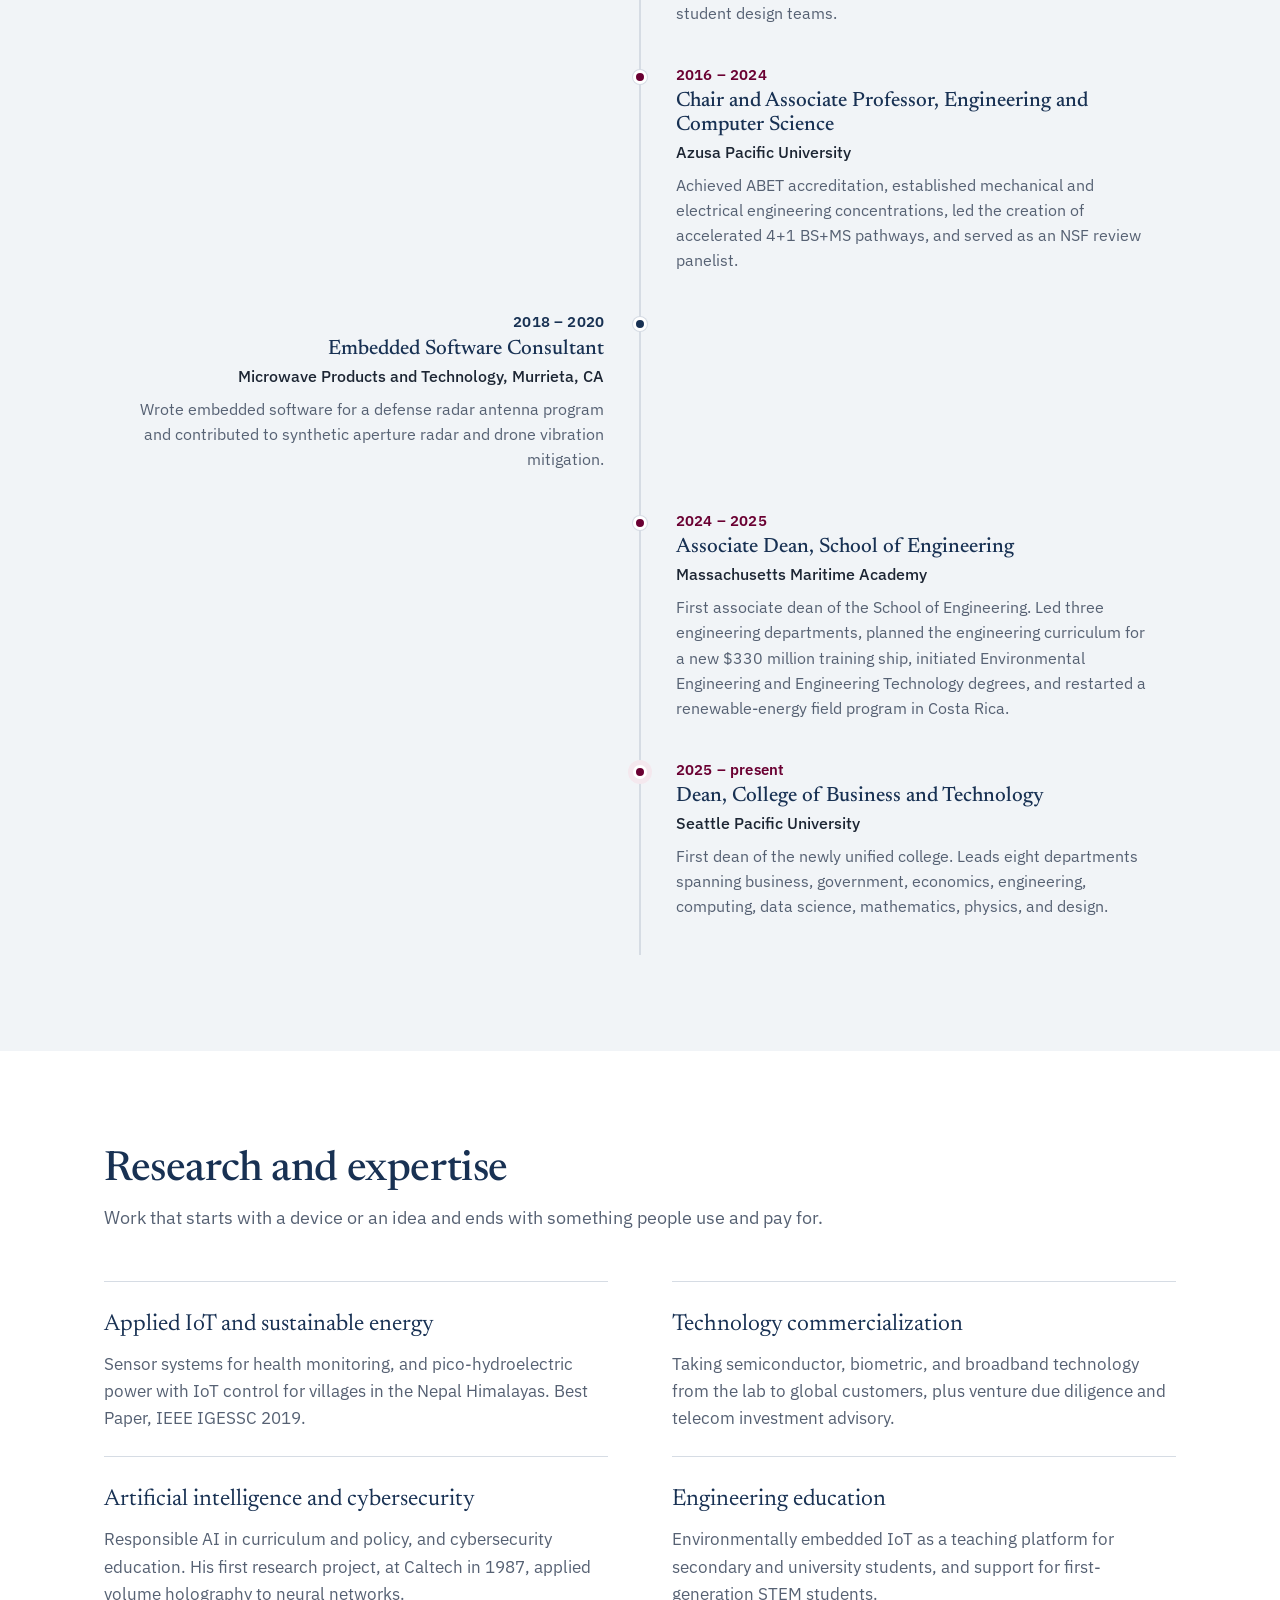
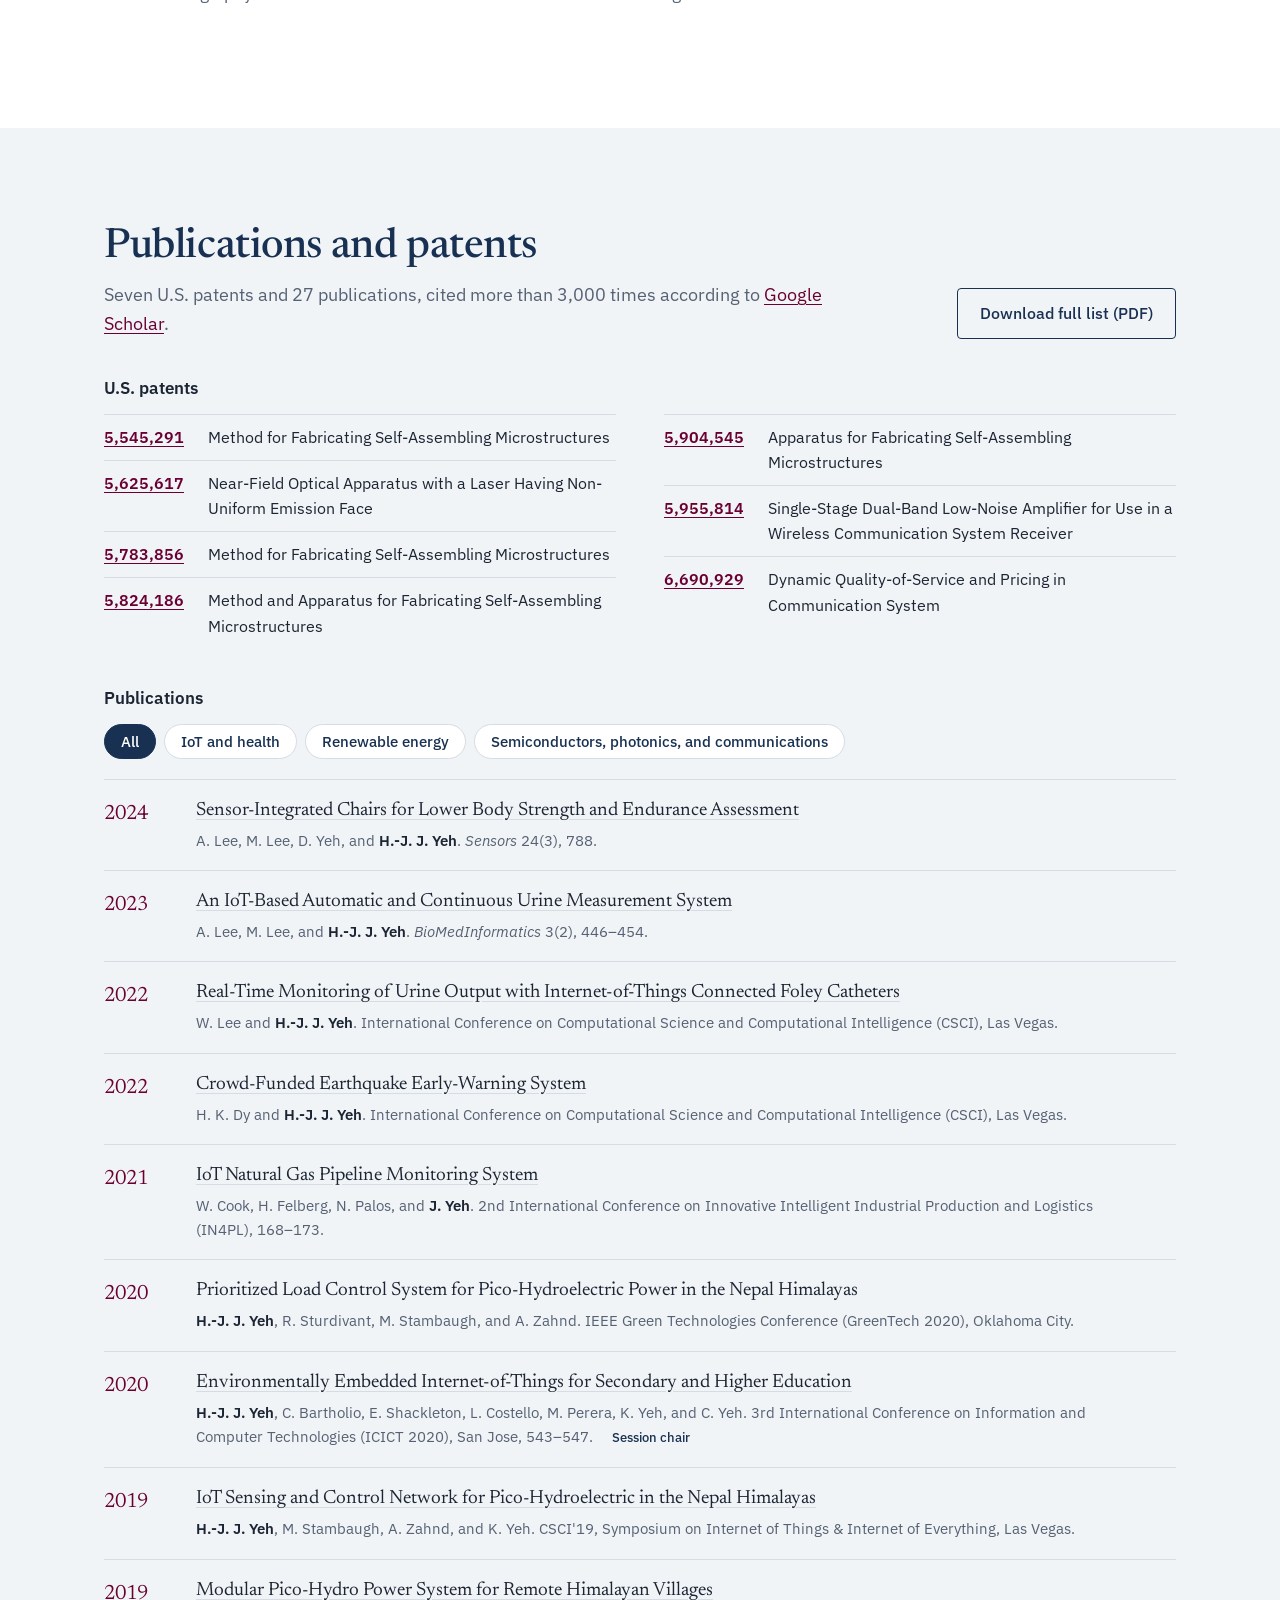
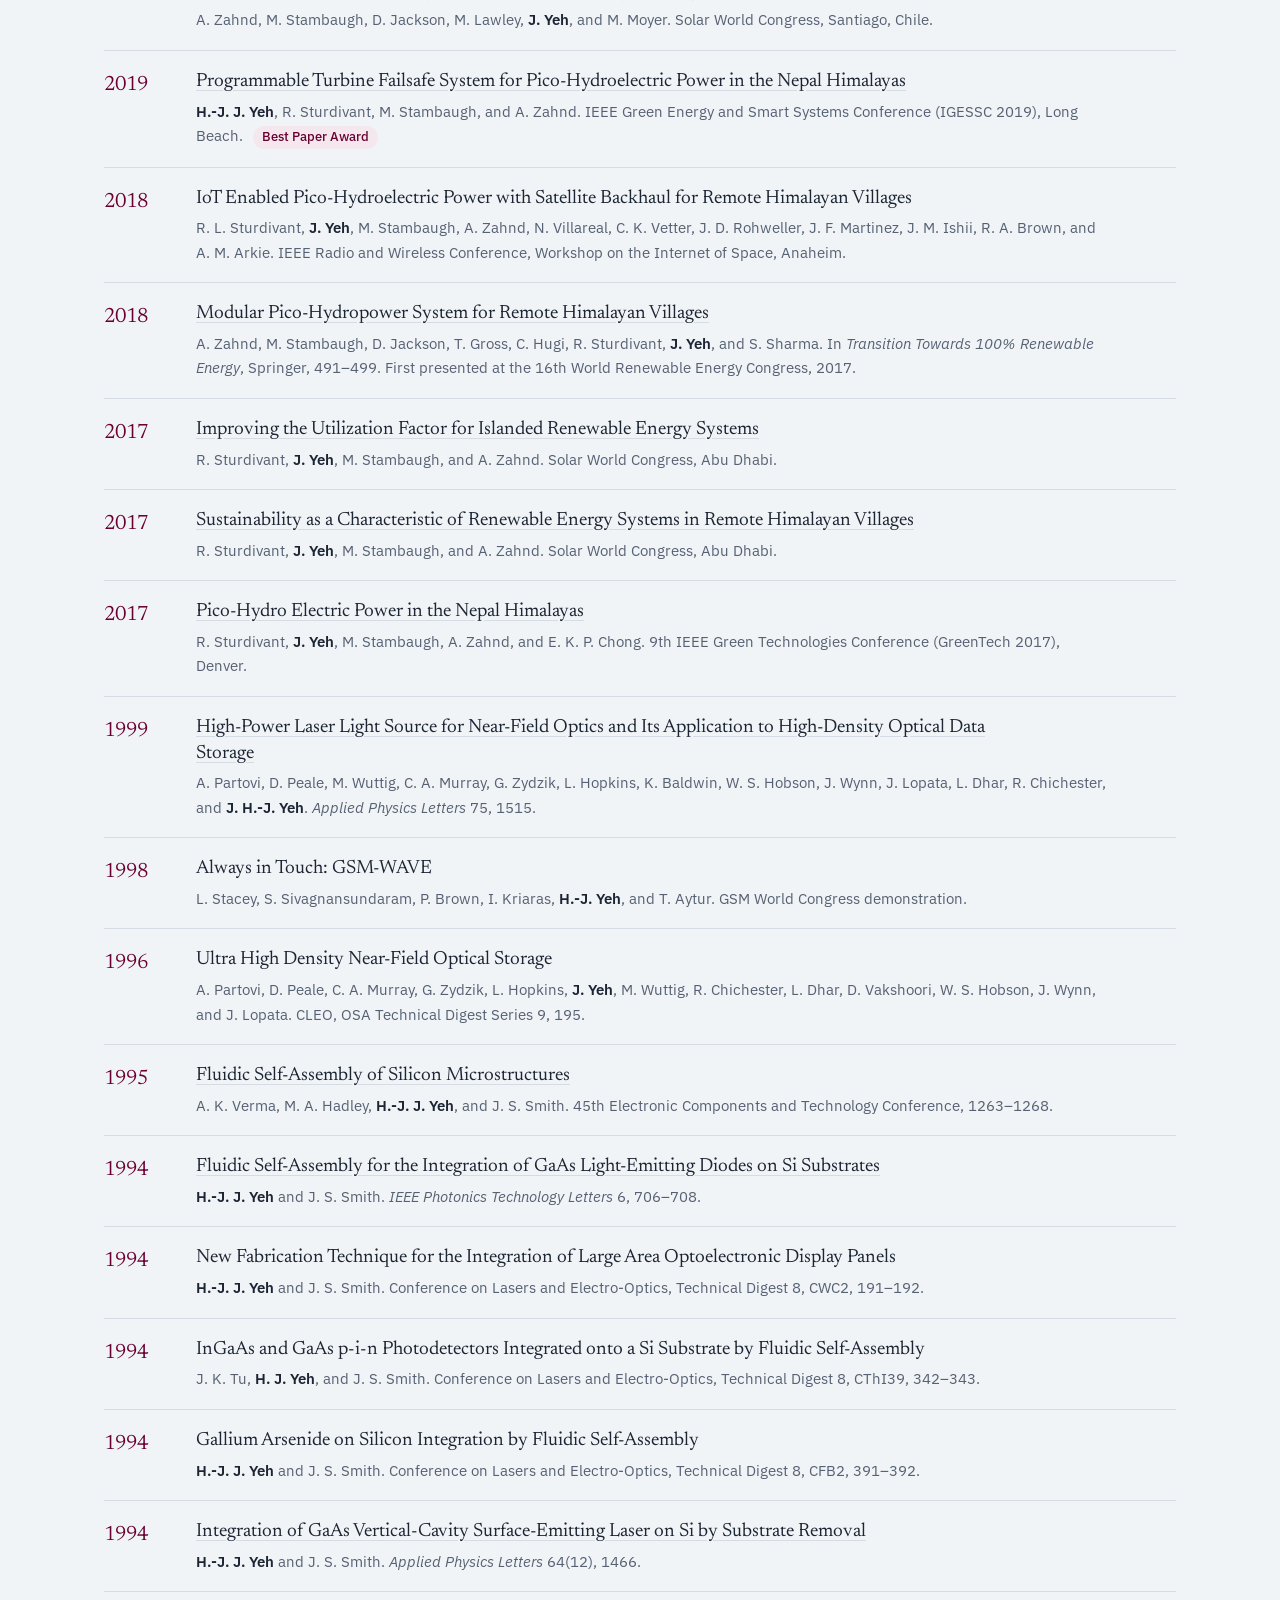
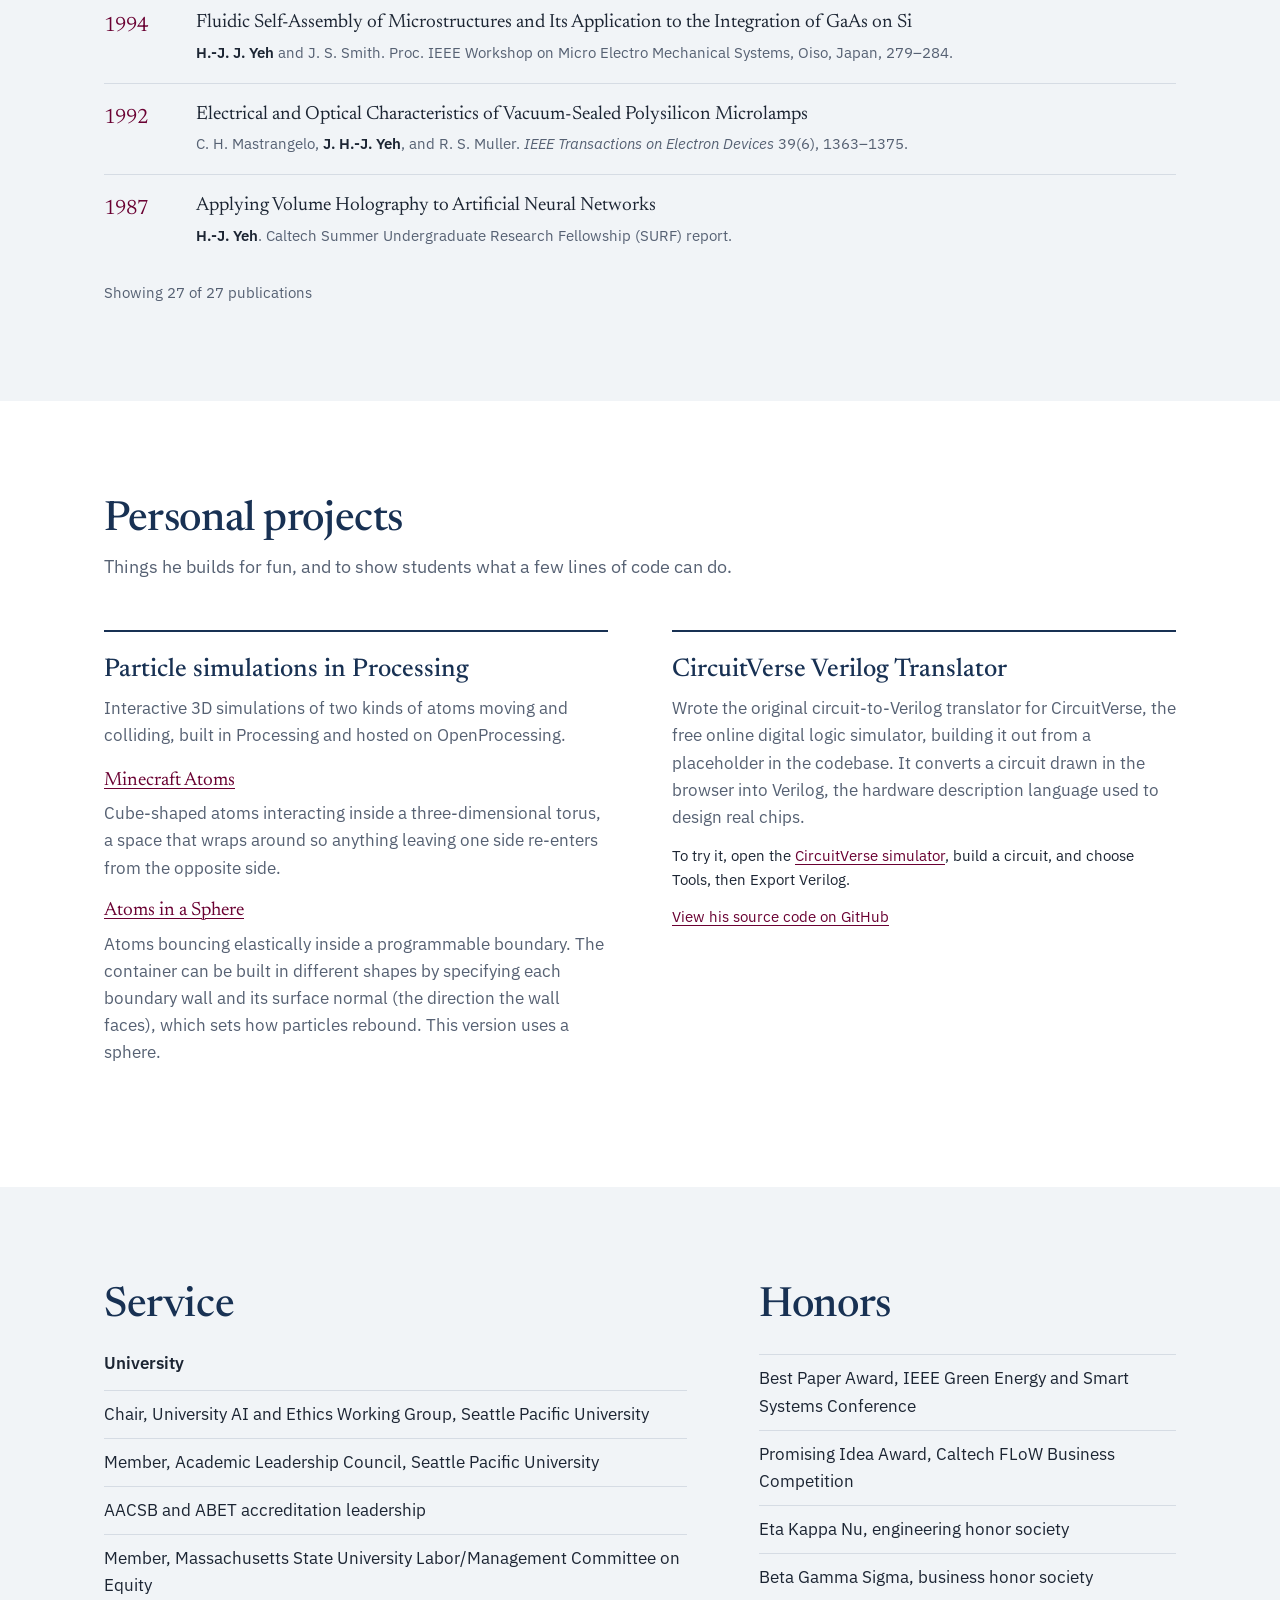
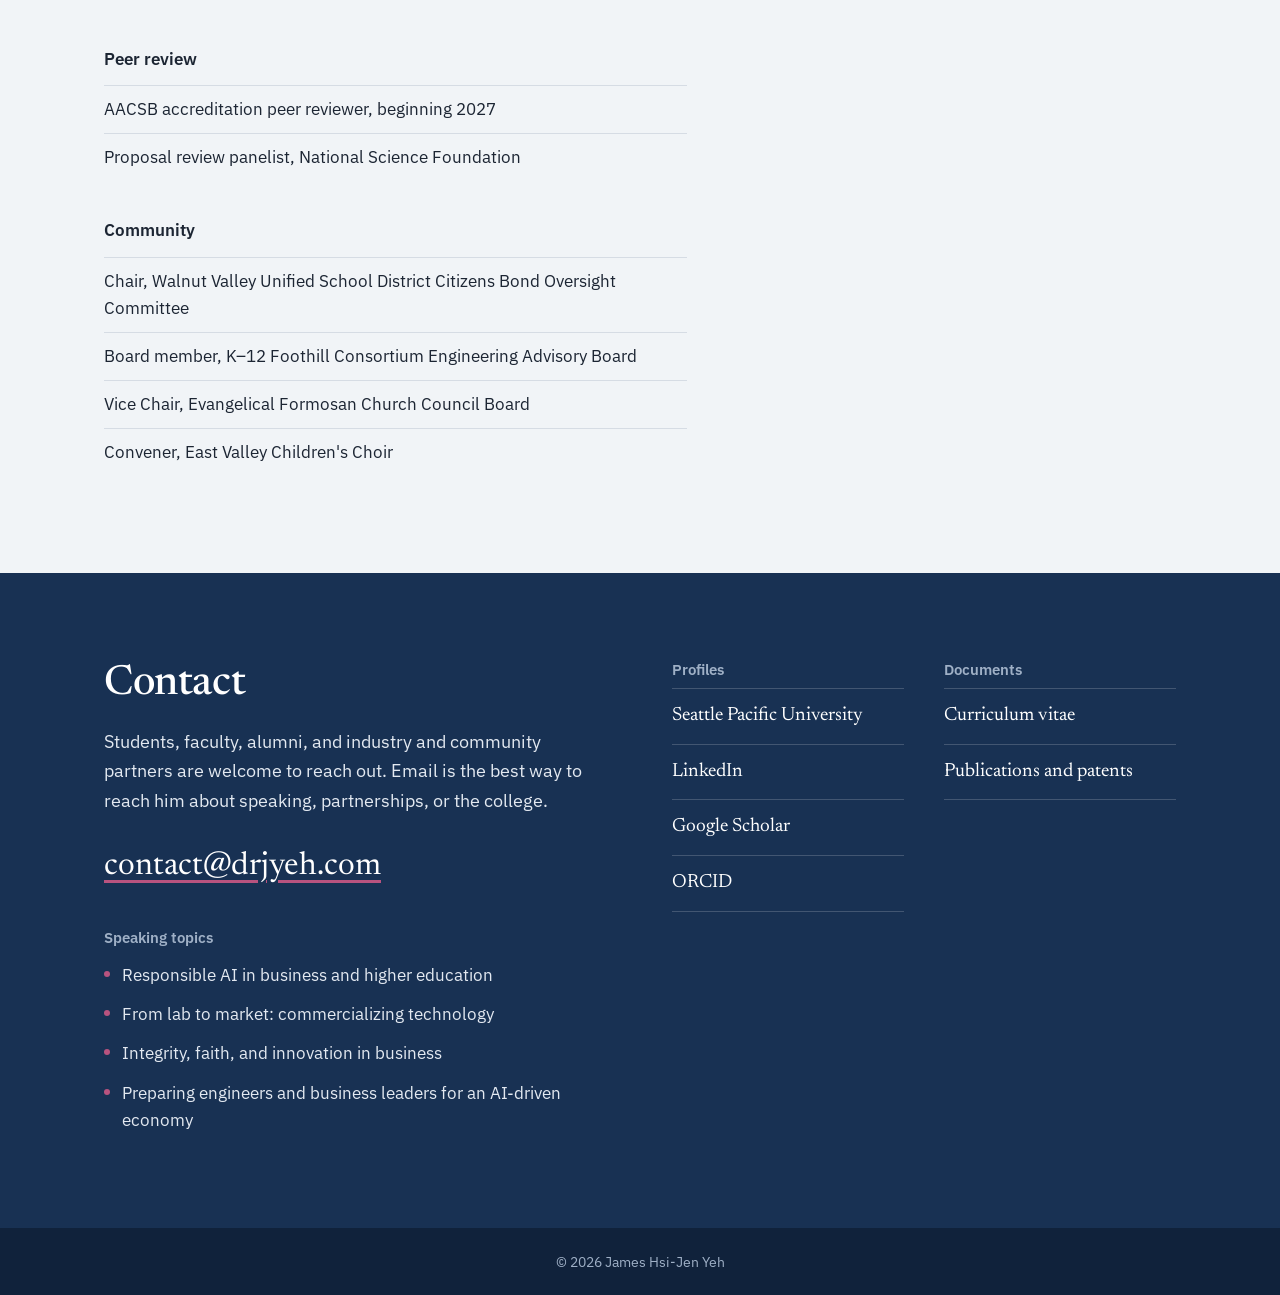
==== commit 184a5d84: "Add HMC seminar flyer and Softpedia AuthenTec article to News archive" ====
--- a/index.html
+++ b/index.html
@@ -248,6 +248,16 @@
             <h3><a href="https://apu.edu/articles/equipping-difference-makers-in-engineering-and-computer-science/">Equipping Difference Makers in Engineering and Computer Science</a></h3>
             <p>APU profiles Dr. Yeh as interim chair of Engineering and Computer Science, on building an industry-informed, faith-integrated engineering program.</p>
           </li>
+          <li>
+            <p class="news-meta"><time datetime="2016-02-03">February 2016</time>, Harvey Mudd College</p>
+            <h3><a href="https://www.hmc.edu/engineering/wp-content/uploads/sites/16/2013/11/James-Yeh-Seminar-Flyer-2-3-16.pdf">Fingerprint Sensor Integration in Cellular Handsets</a></h3>
+            <p>Invited engineering seminar on fingerprint sensor integration in smartphones, drawing on a decade in the biometric handset industry.</p>
+          </li>
+          <li>
+            <p class="news-meta"><time datetime="2007">2007</time>, Softpedia</p>
+            <h3><a href="https://news.softpedia.com/news/Mobile-Phone-with-Fingerprint-Sensor-by-Hitachi-53142.shtml">Mobile Phone with Fingerprint Sensor by Hitachi</a></h3>
+            <p>Quoted as AuthenTec&rsquo;s director of Wireless Marketing for Asia on Hitachi&rsquo;s adoption of AuthenTec fingerprint sensors for its W51H handset.</p>
+          </li>
         </ul>
       </div>
     </section>
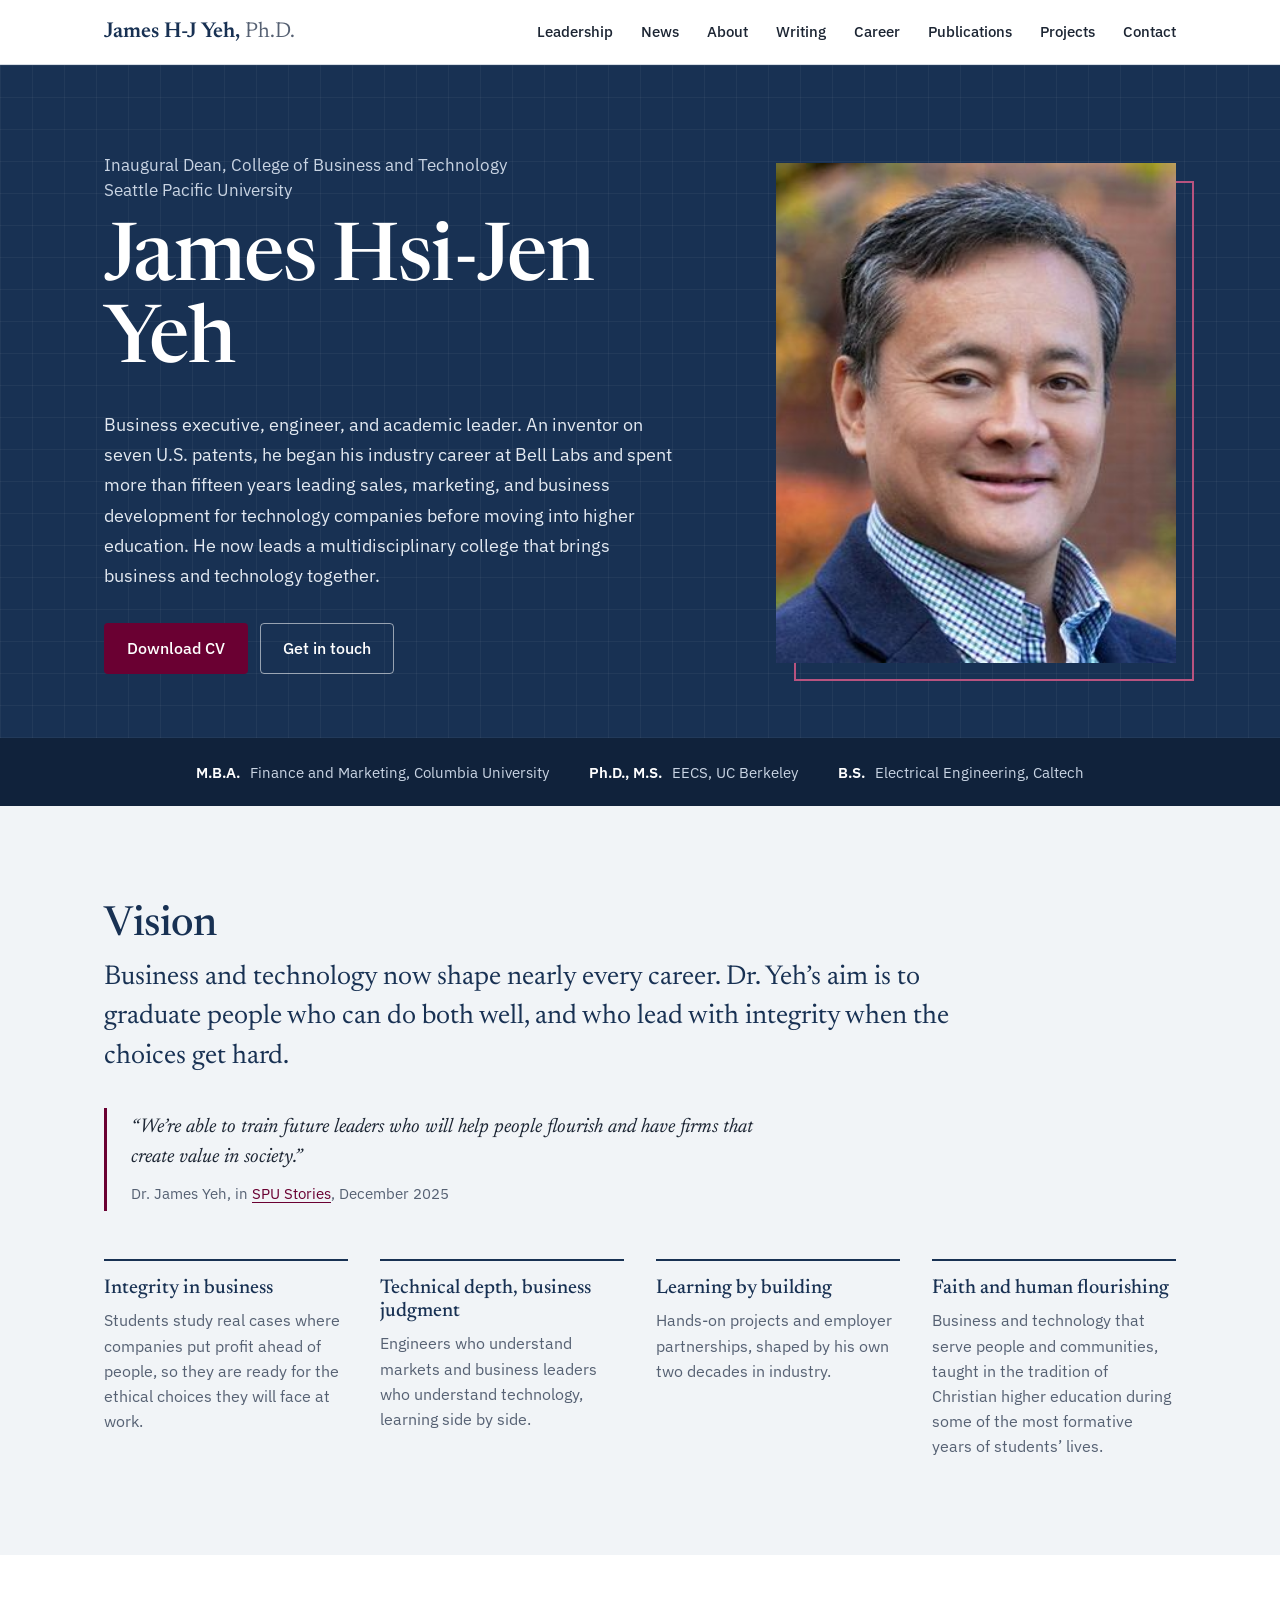
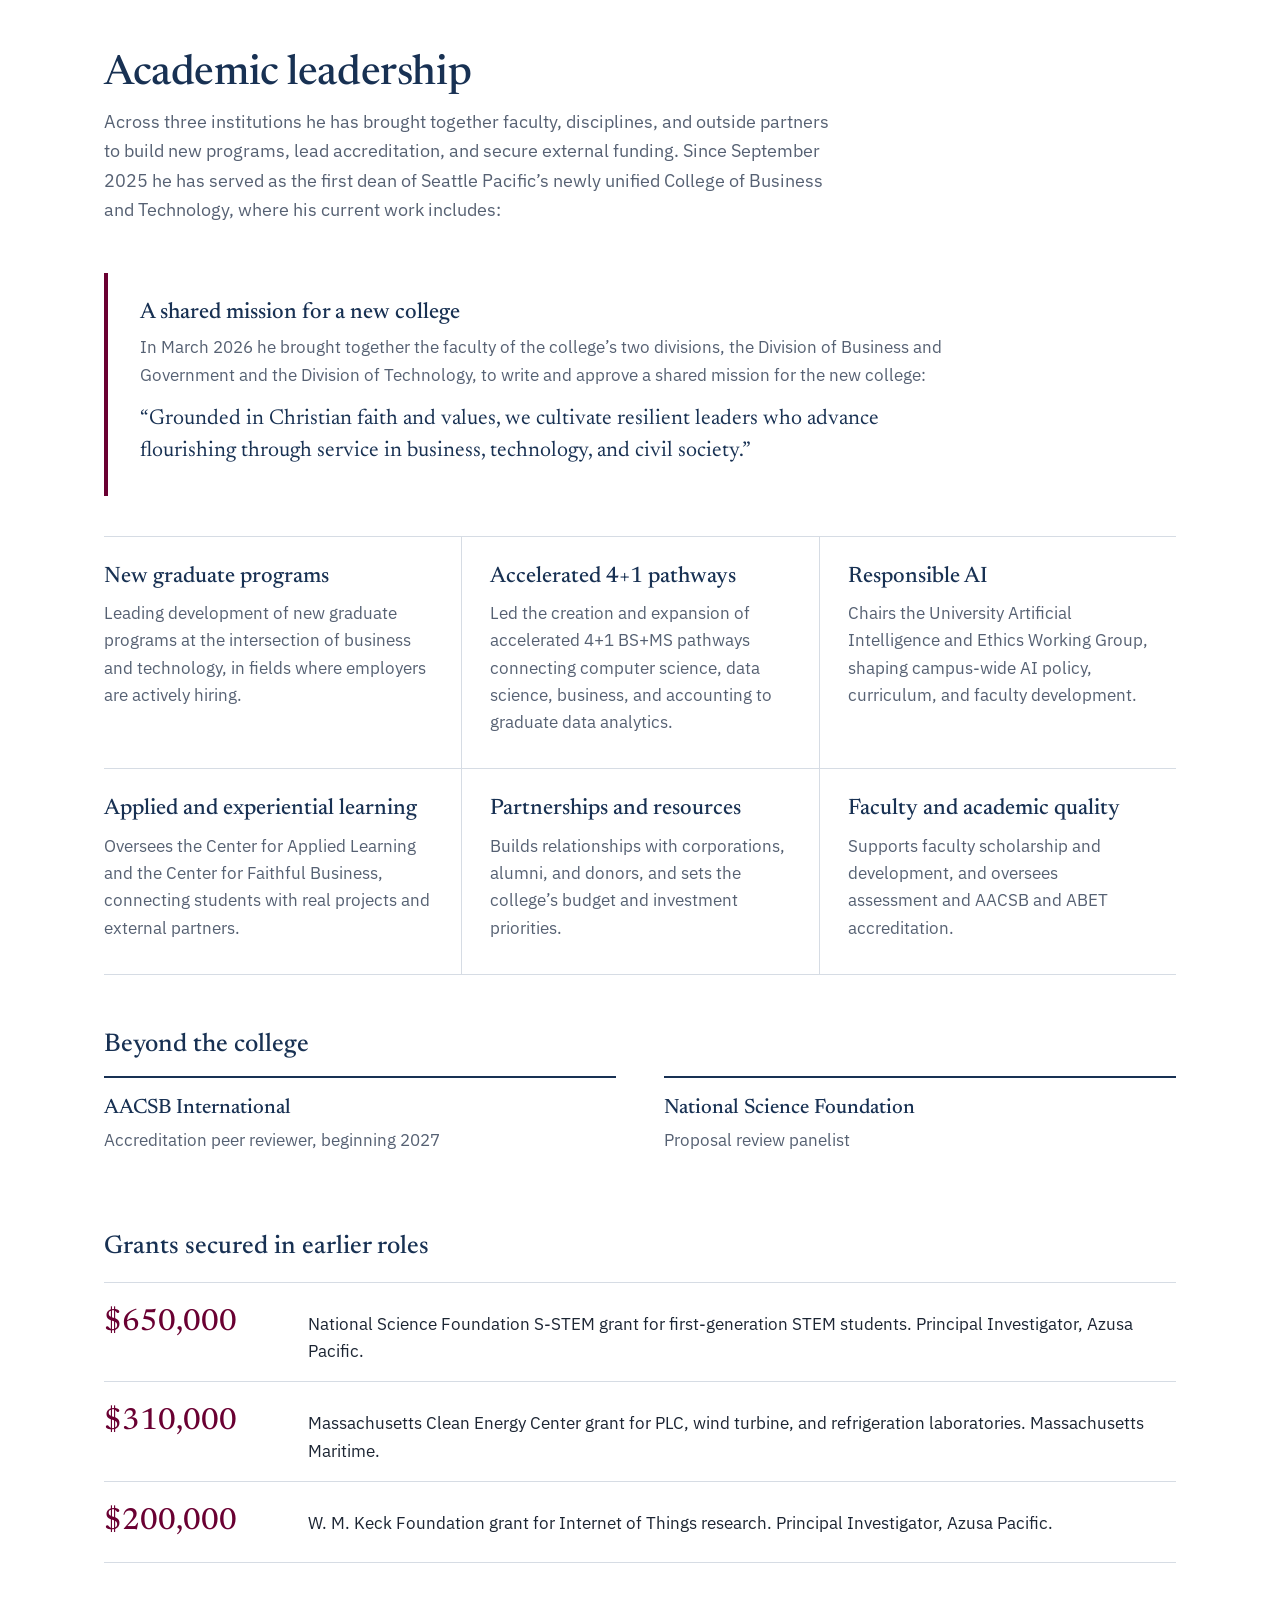
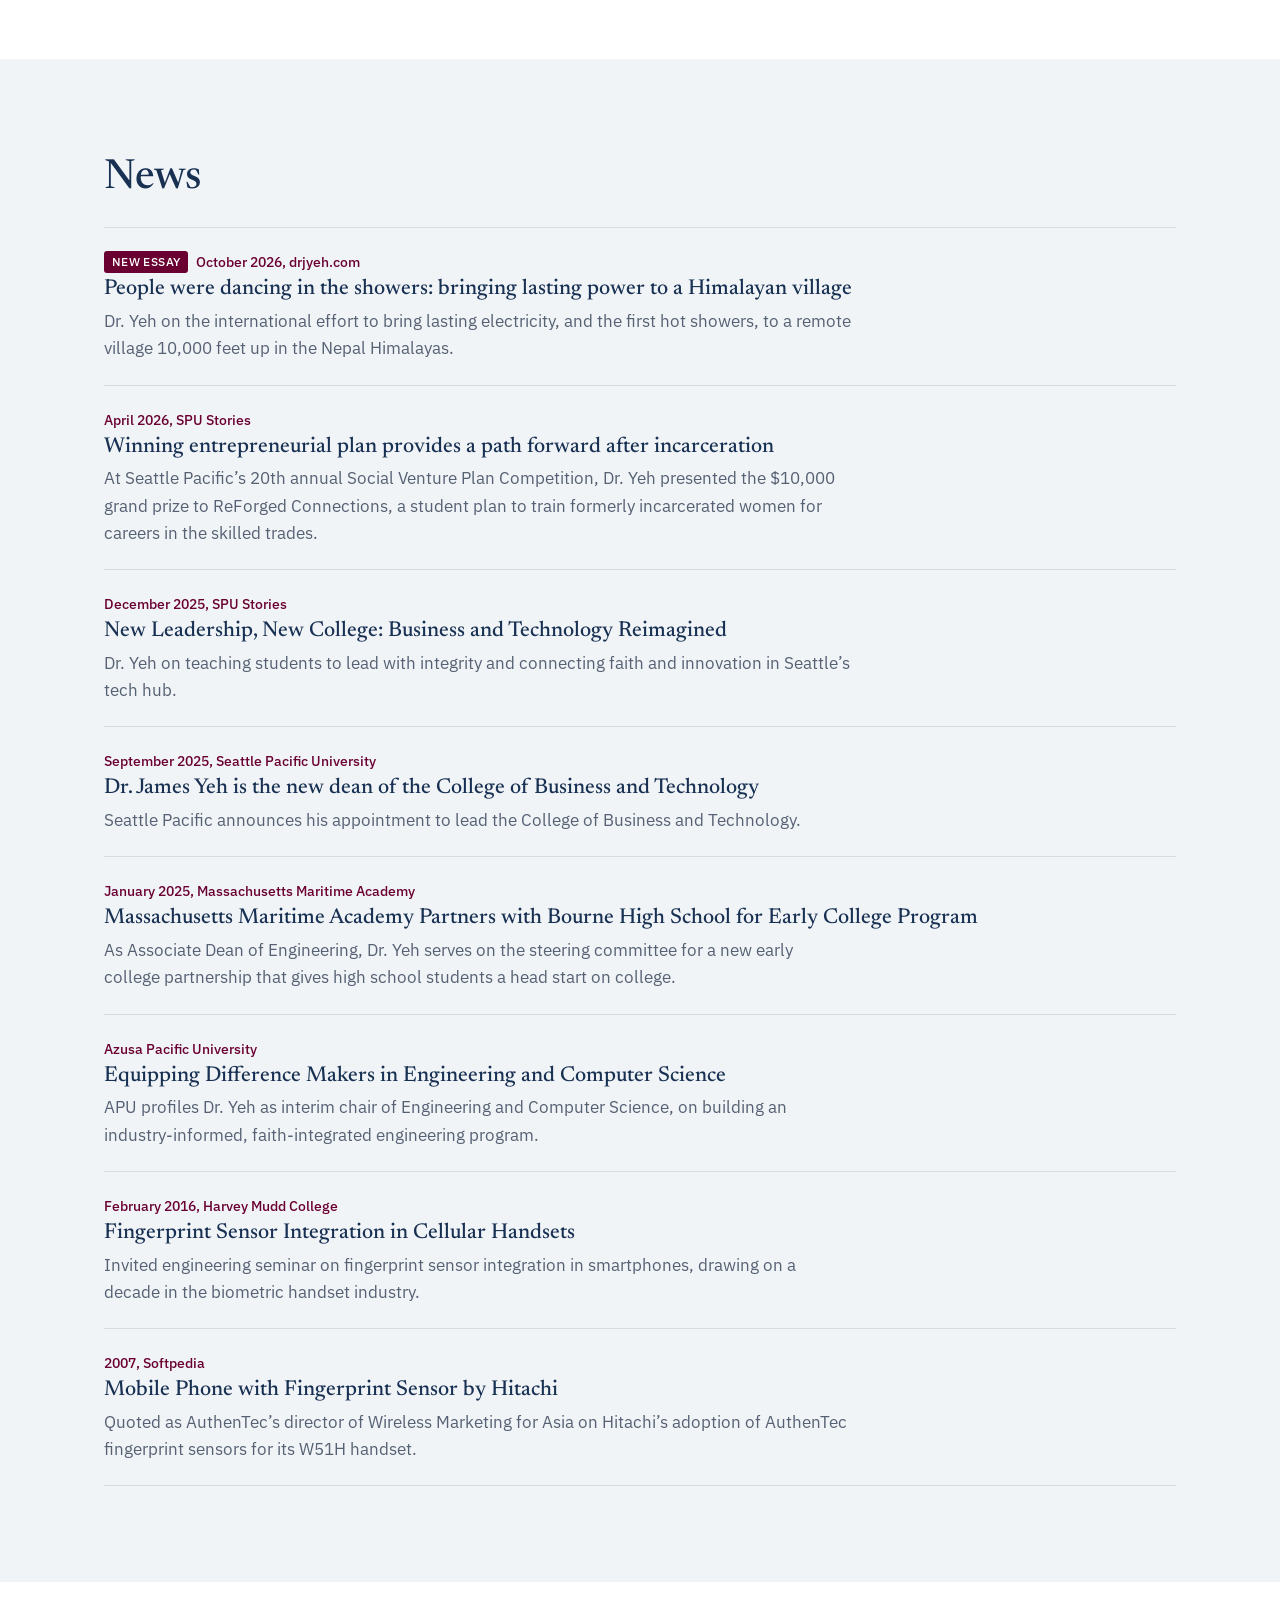
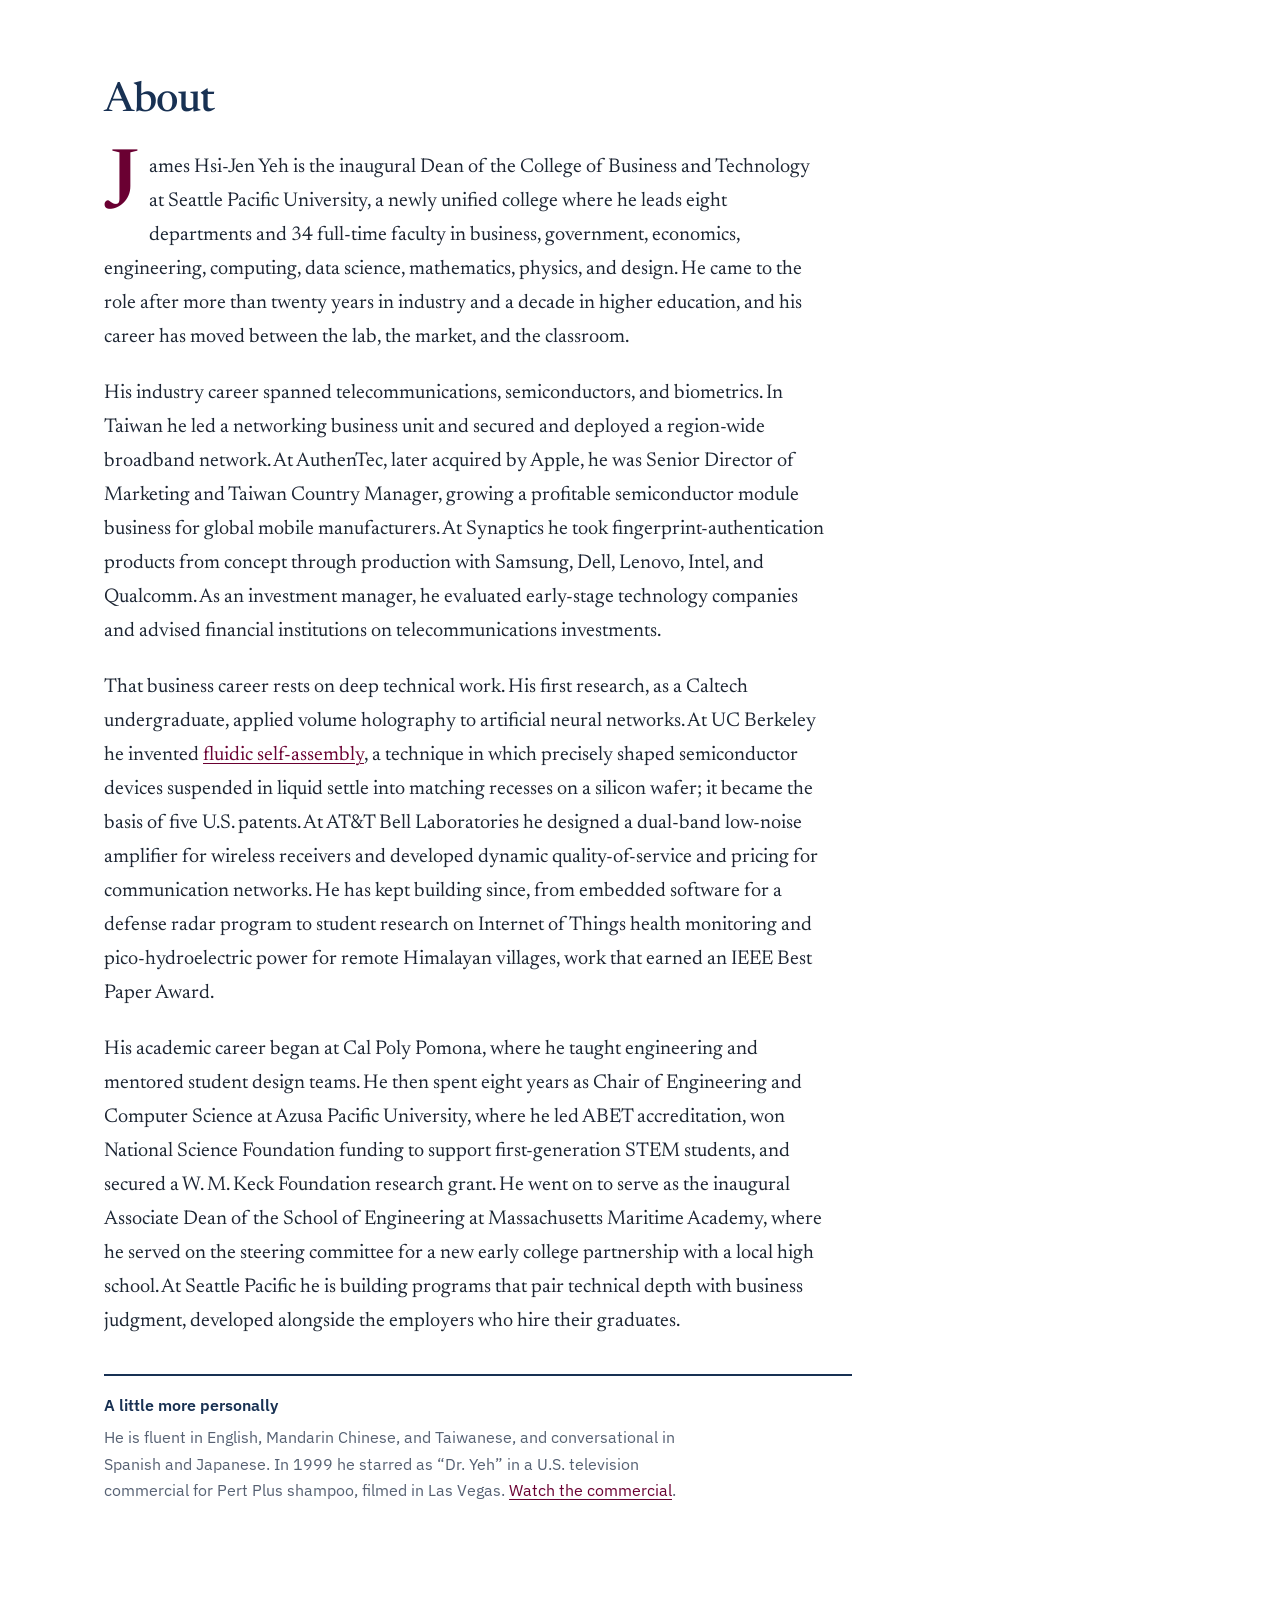
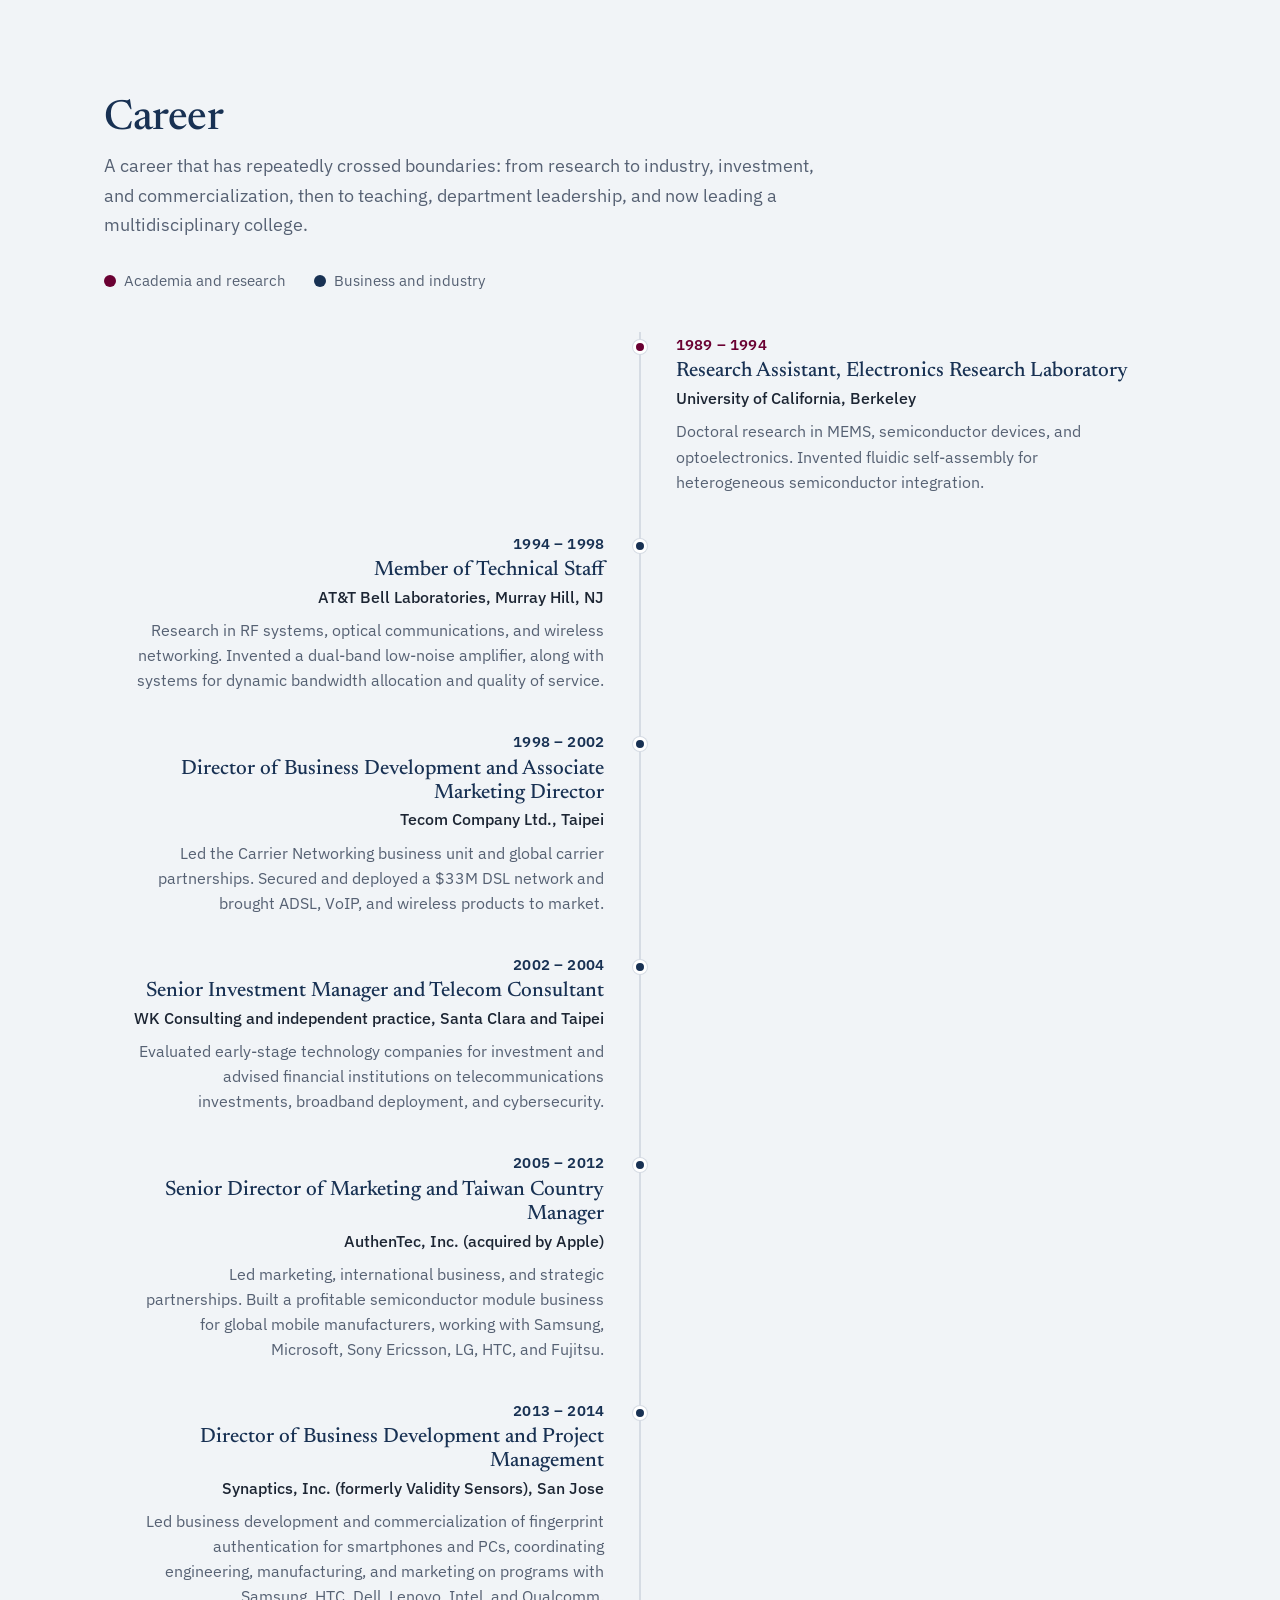
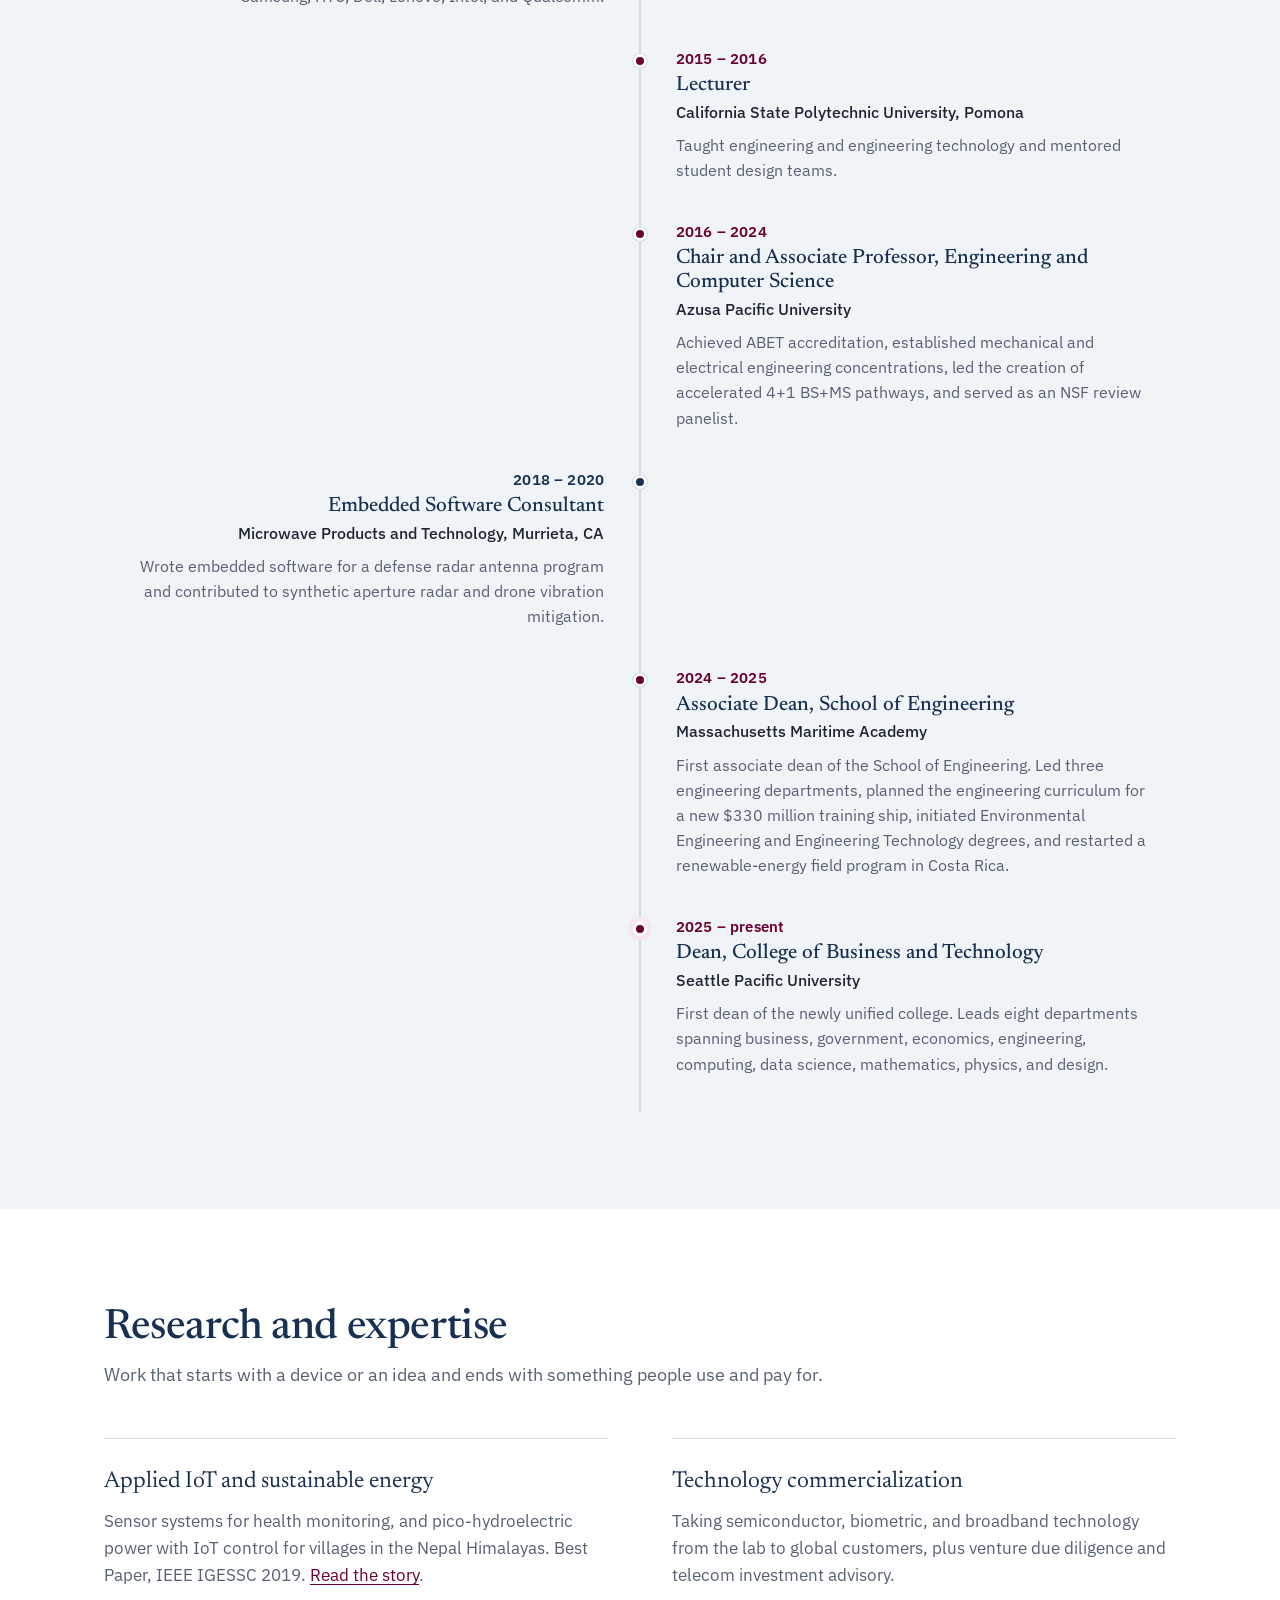
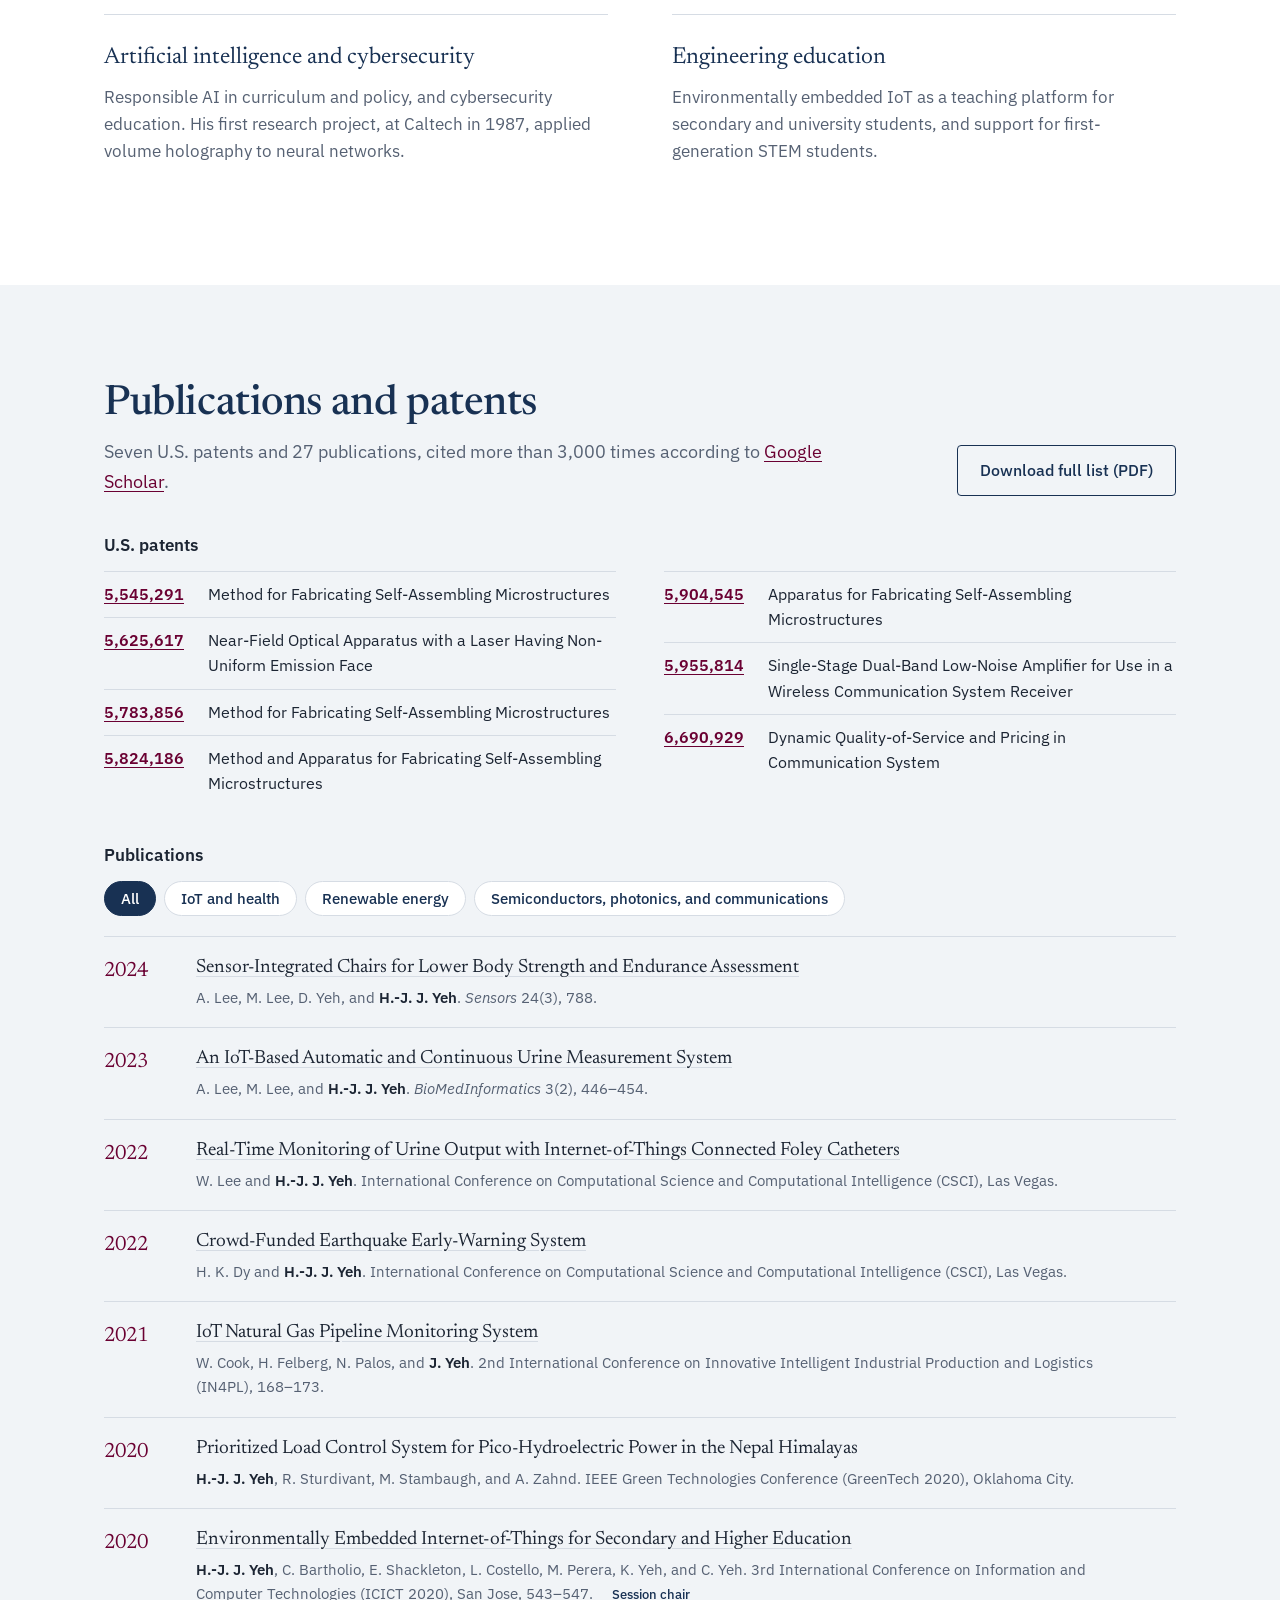
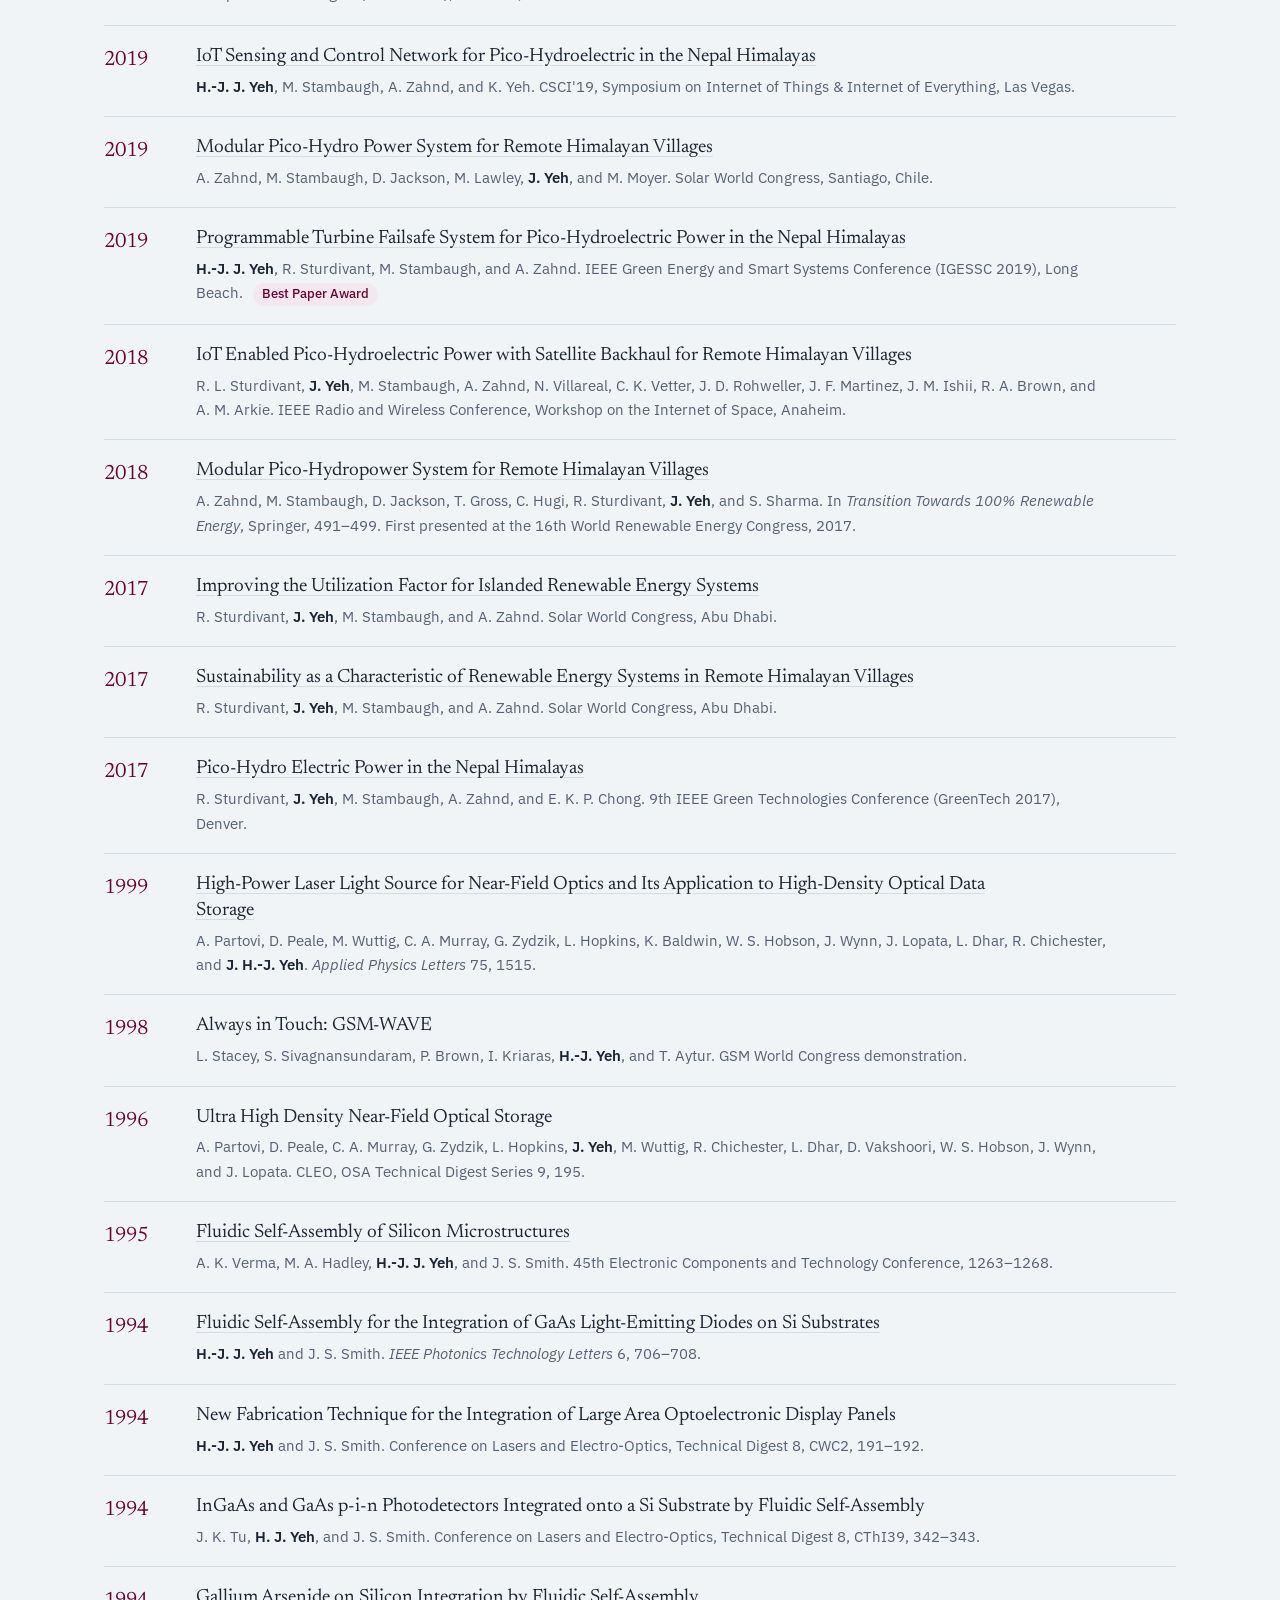
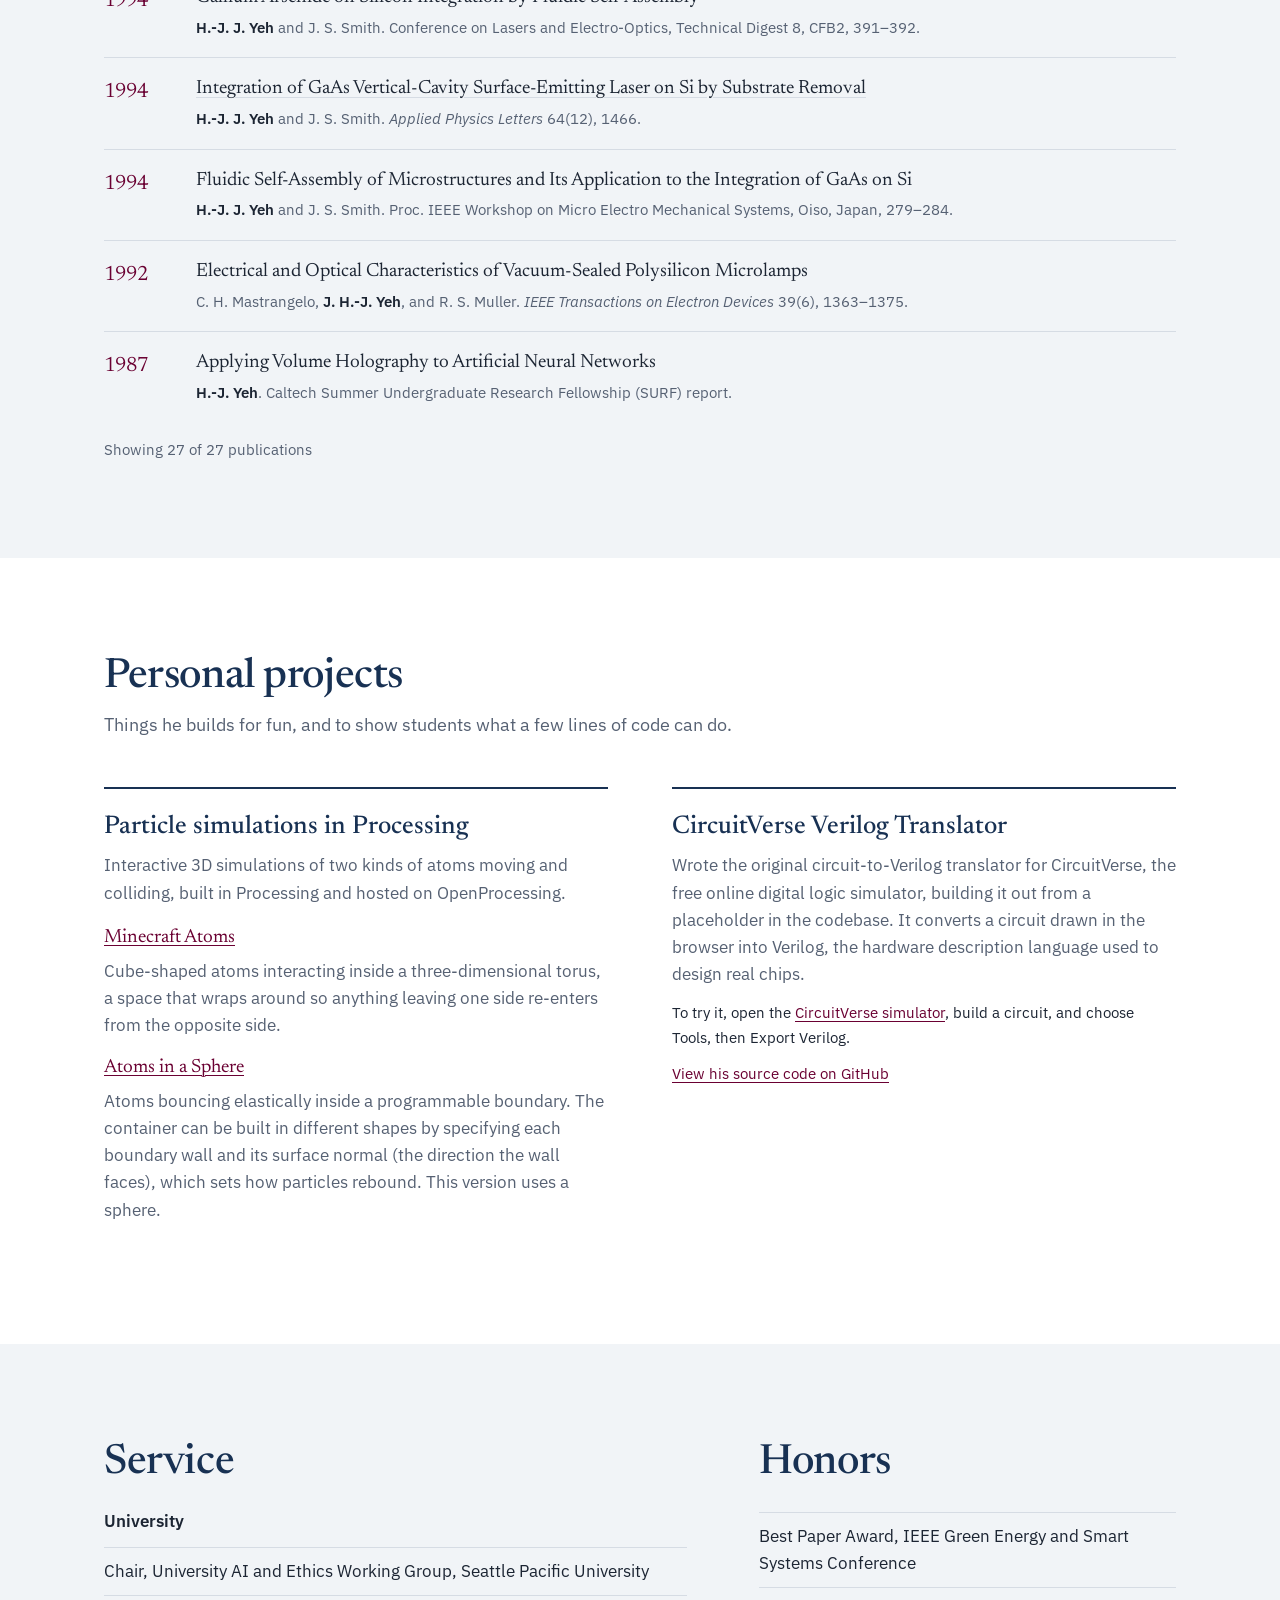
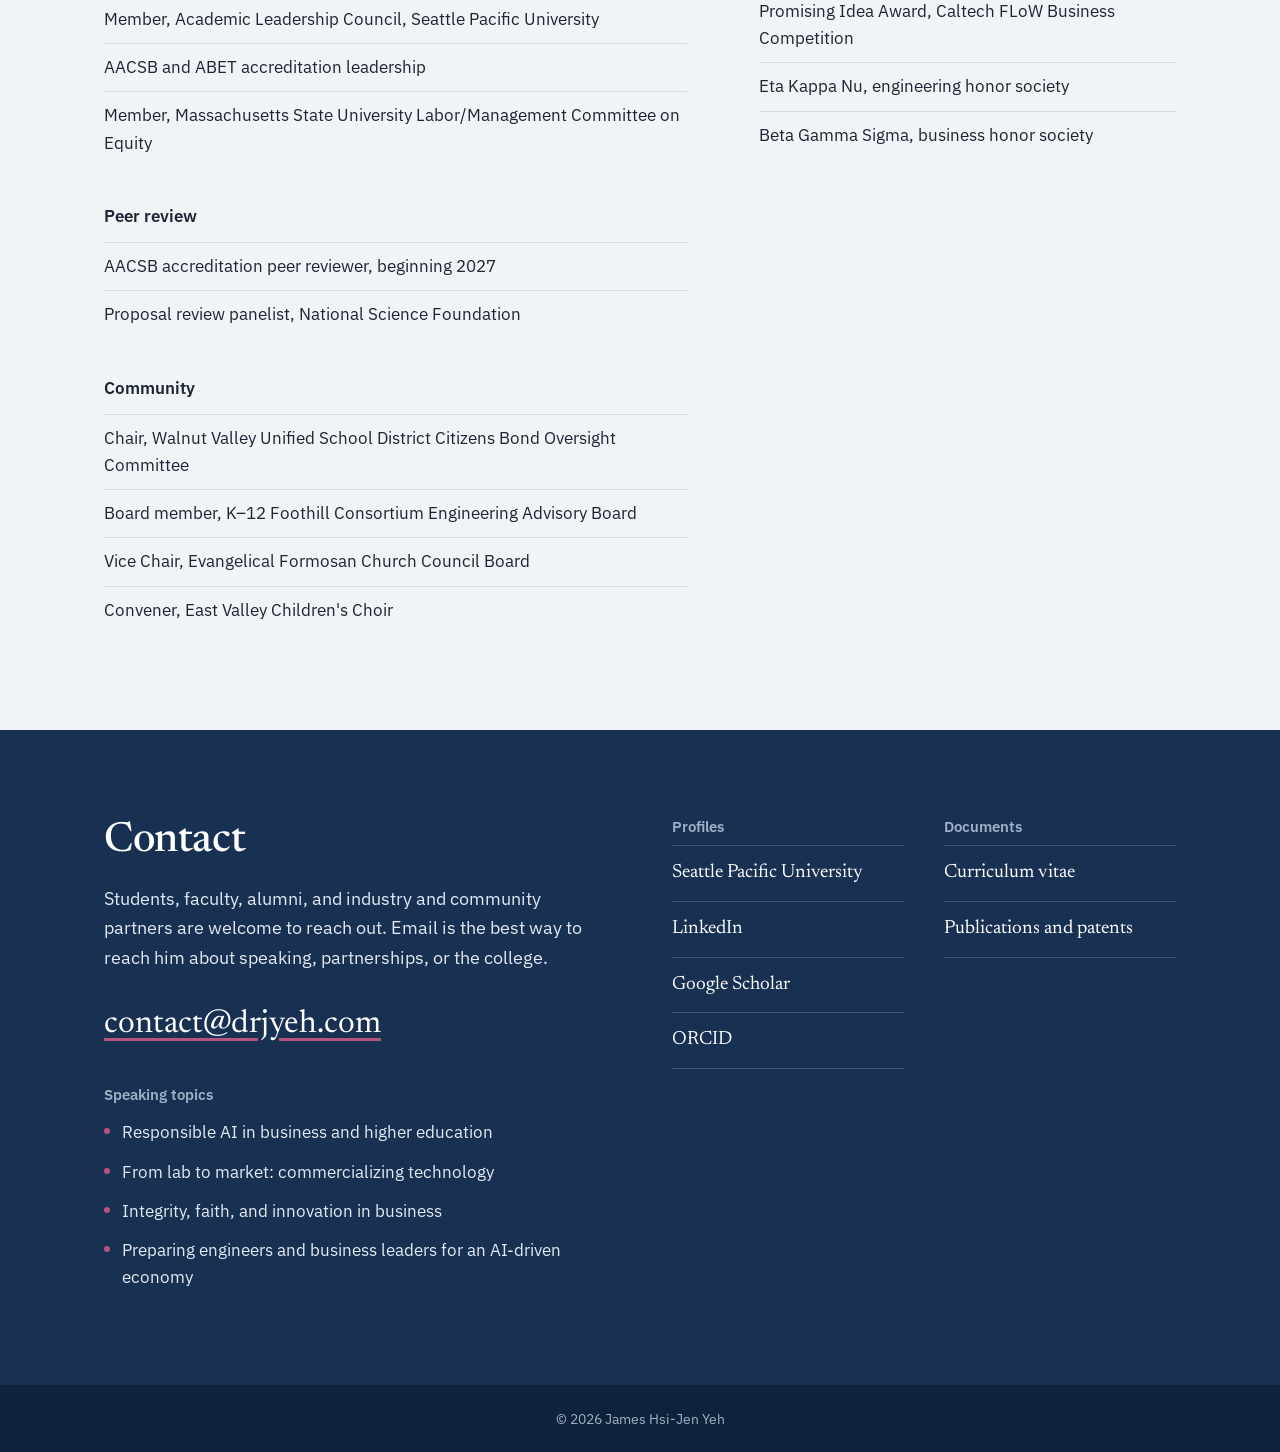
==== commit c42bda6e: "Merge 8e8f211c3d99fdcd936208e8d433cd7f9f5e224b into 7a6fdba849f4488e7c417be9a3972f855c2c9ff8" ====
--- a/index.html
+++ b/index.html
@@ -18,6 +18,7 @@
   <link rel="preconnect" href="https://fonts.googleapis.com">
   <link rel="preconnect" href="https://fonts.gstatic.com" crossorigin>
   <link href="https://fonts.googleapis.com/css2?family=IBM+Plex+Sans:wght@400;500;600&family=Newsreader:opsz,wght@6..72,400;6..72,500;6..72,600&display=swap" rel="stylesheet">
+  <link rel="preload" as="image" href="assets/headshot-800.jpg" imagesrcset="assets/headshot-400.jpg 400w, assets/headshot-800.jpg 800w" imagesizes="(max-width: 760px) 260px, 400px" fetchpriority="high">
   <link rel="stylesheet" href="style.css">
 
   <script type="application/ld+json">
@@ -27,7 +28,7 @@
     "@id": "https://drjyeh.com/",
     "url": "https://drjyeh.com/",
     "name": "Dr. James Hsi-Jen Yeh",
-    "dateModified": "2026-09-24",
+    "dateModified": "2026-10-06",
     "mainEntity": {
       "@type": "Person",
       "@id": "https://drjyeh.com/#person",
@@ -99,6 +100,7 @@
           <li><a href="#leadership">Leadership</a></li>
           <li><a href="#news">News</a></li>
           <li><a href="#about">About</a></li>
+          <li><a href="writing/index.html">Writing</a></li>
           <li><a href="#career">Career</a></li>
           <li><a href="#publications">Publications</a></li>
           <li><a href="#projects">Projects</a></li>
@@ -122,7 +124,7 @@
           </div>
         </div>
         <figure class="hero-photo">
-          <img src="assets/headshot.jpg" alt="Portrait of Dr. James Yeh" width="800" height="800">
+          <img src="assets/headshot-800.jpg" srcset="assets/headshot-400.jpg 400w, assets/headshot-800.jpg 800w" sizes="(max-width: 760px) 260px, 400px" alt="Portrait of Dr. James Yeh" width="800" height="800" fetchpriority="high" decoding="async">
         </figure>
       </div>
       <ul class="credentials" aria-label="Education">
@@ -224,6 +226,11 @@
         <h2>News</h2>
         <ul class="news">
           <li>
+            <p class="news-meta"><span class="tag-new">New essay</span><time datetime="2026-10-06">October 2026</time>, drjyeh.com</p>
+            <h3><a href="writing/himalayan-village-power/index.html">People were dancing in the showers: bringing lasting power to a Himalayan village</a></h3>
+            <p>Dr. Yeh on the international effort to bring lasting electricity, and the first hot showers, to a remote village 10,000 feet up in the Nepal Himalayas.</p>
+          </li>
+          <li>
             <p class="news-meta"><time datetime="2026-04">April 2026</time>, SPU Stories</p>
             <h3><a href="https://stories.spu.edu/articles/winning-social-venture-plan">Winning entrepreneurial plan provides a path forward after incarceration</a></h3>
             <p>At Seattle Pacific&rsquo;s 20th annual Social Venture Plan Competition, Dr. Yeh presented the $10,000 grand prize to ReForged Connections, a student plan to train formerly incarcerated women for careers in the skilled trades.</p>
@@ -372,7 +379,7 @@
         <dl class="areas">
           <div>
             <dt>Applied IoT and sustainable energy</dt>
-            <dd>Sensor systems for health monitoring, and pico-hydroelectric power with IoT control for villages in the Nepal Himalayas. Best Paper, IEEE IGESSC 2019.</dd>
+            <dd>Sensor systems for health monitoring, and pico-hydroelectric power with IoT control for villages in the Nepal Himalayas. Best Paper, IEEE IGESSC 2019. <a href="writing/himalayan-village-power/index.html">Read the story</a>.</dd>
           </div>
           <div>
             <dt>Technology commercialization</dt>
